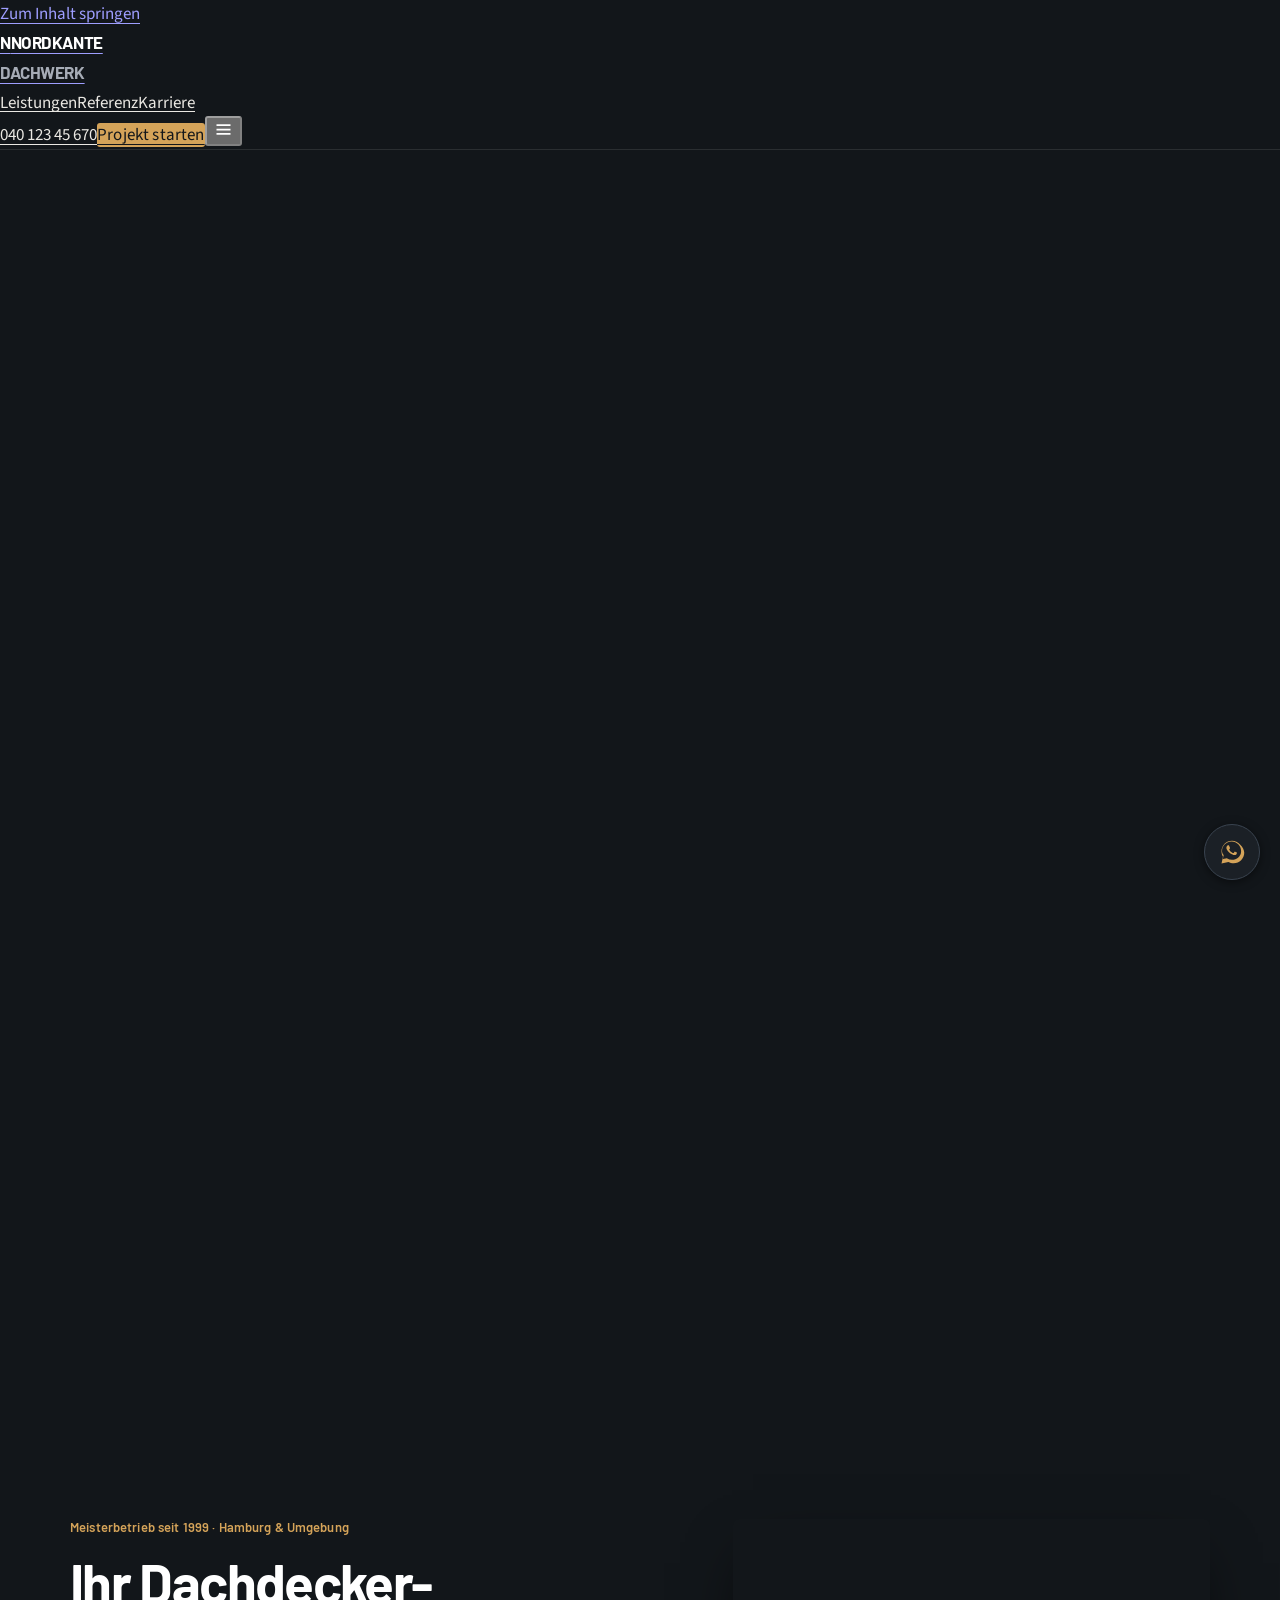
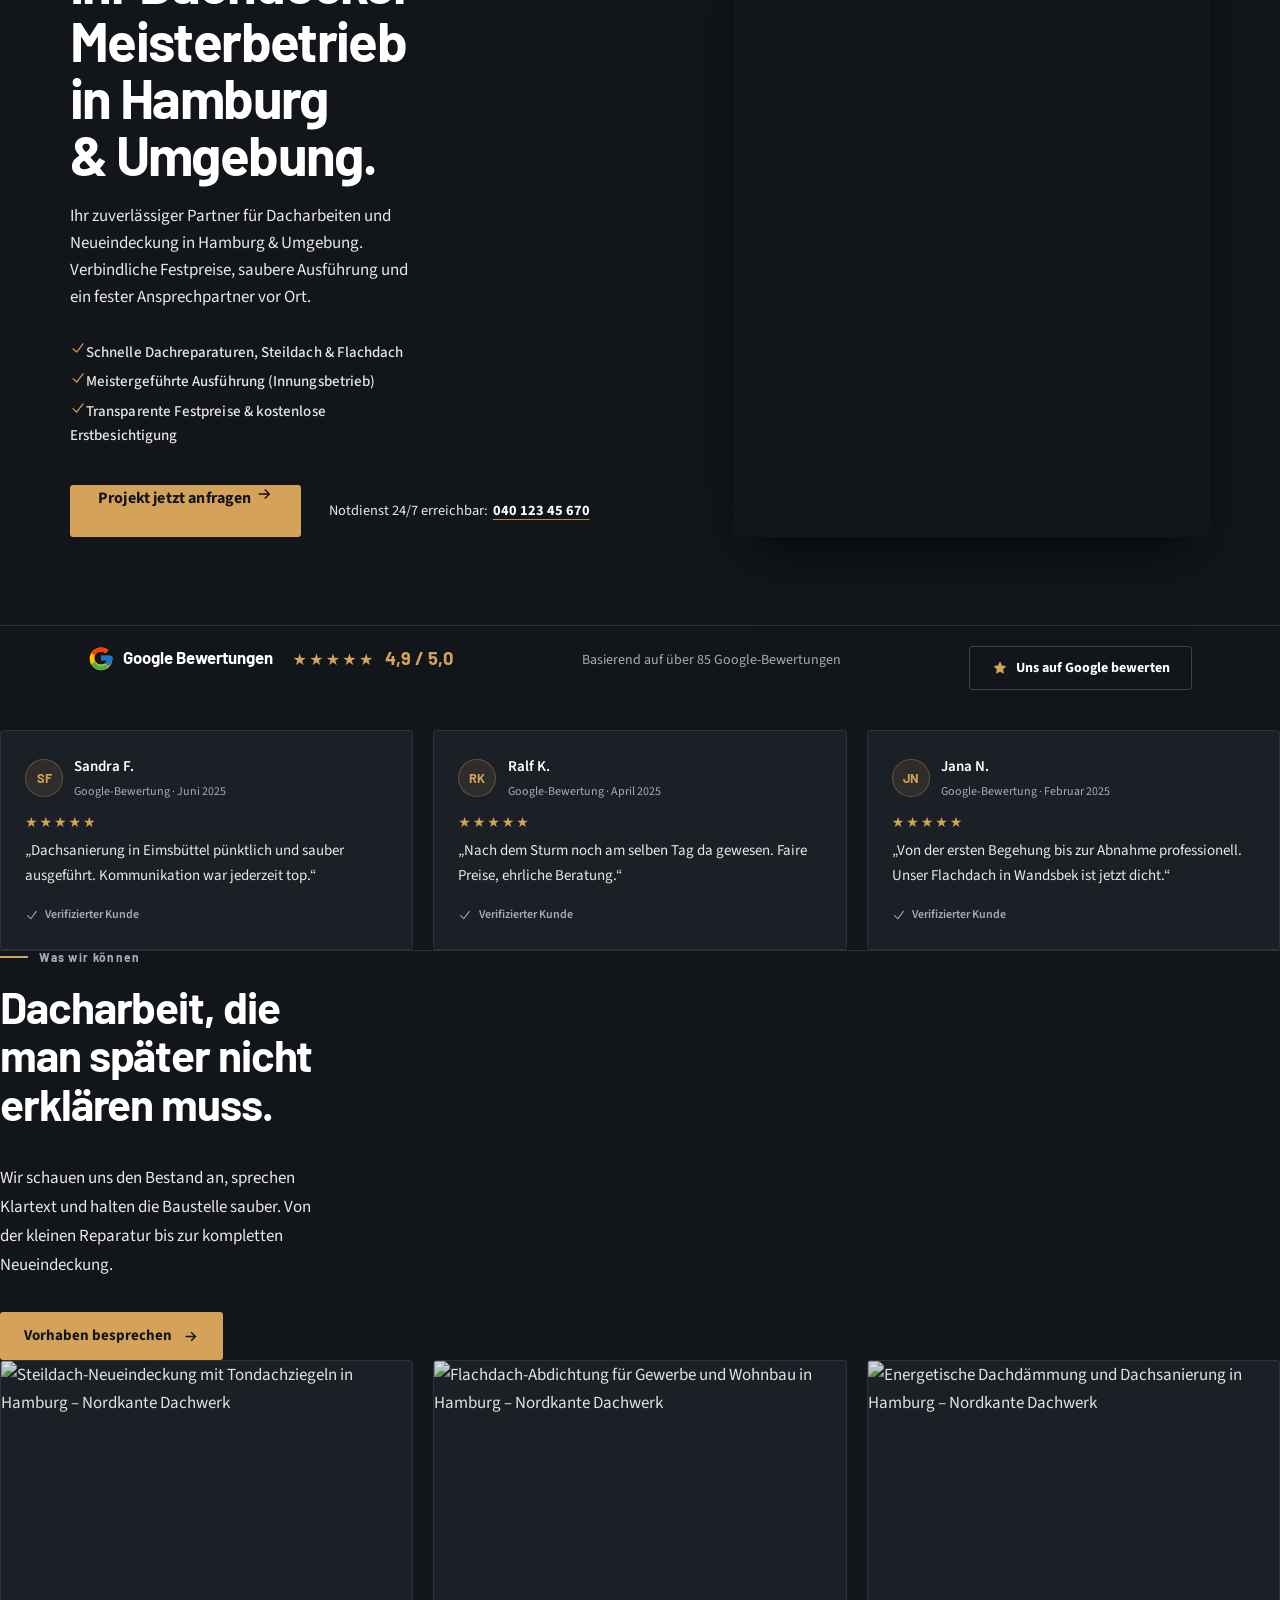
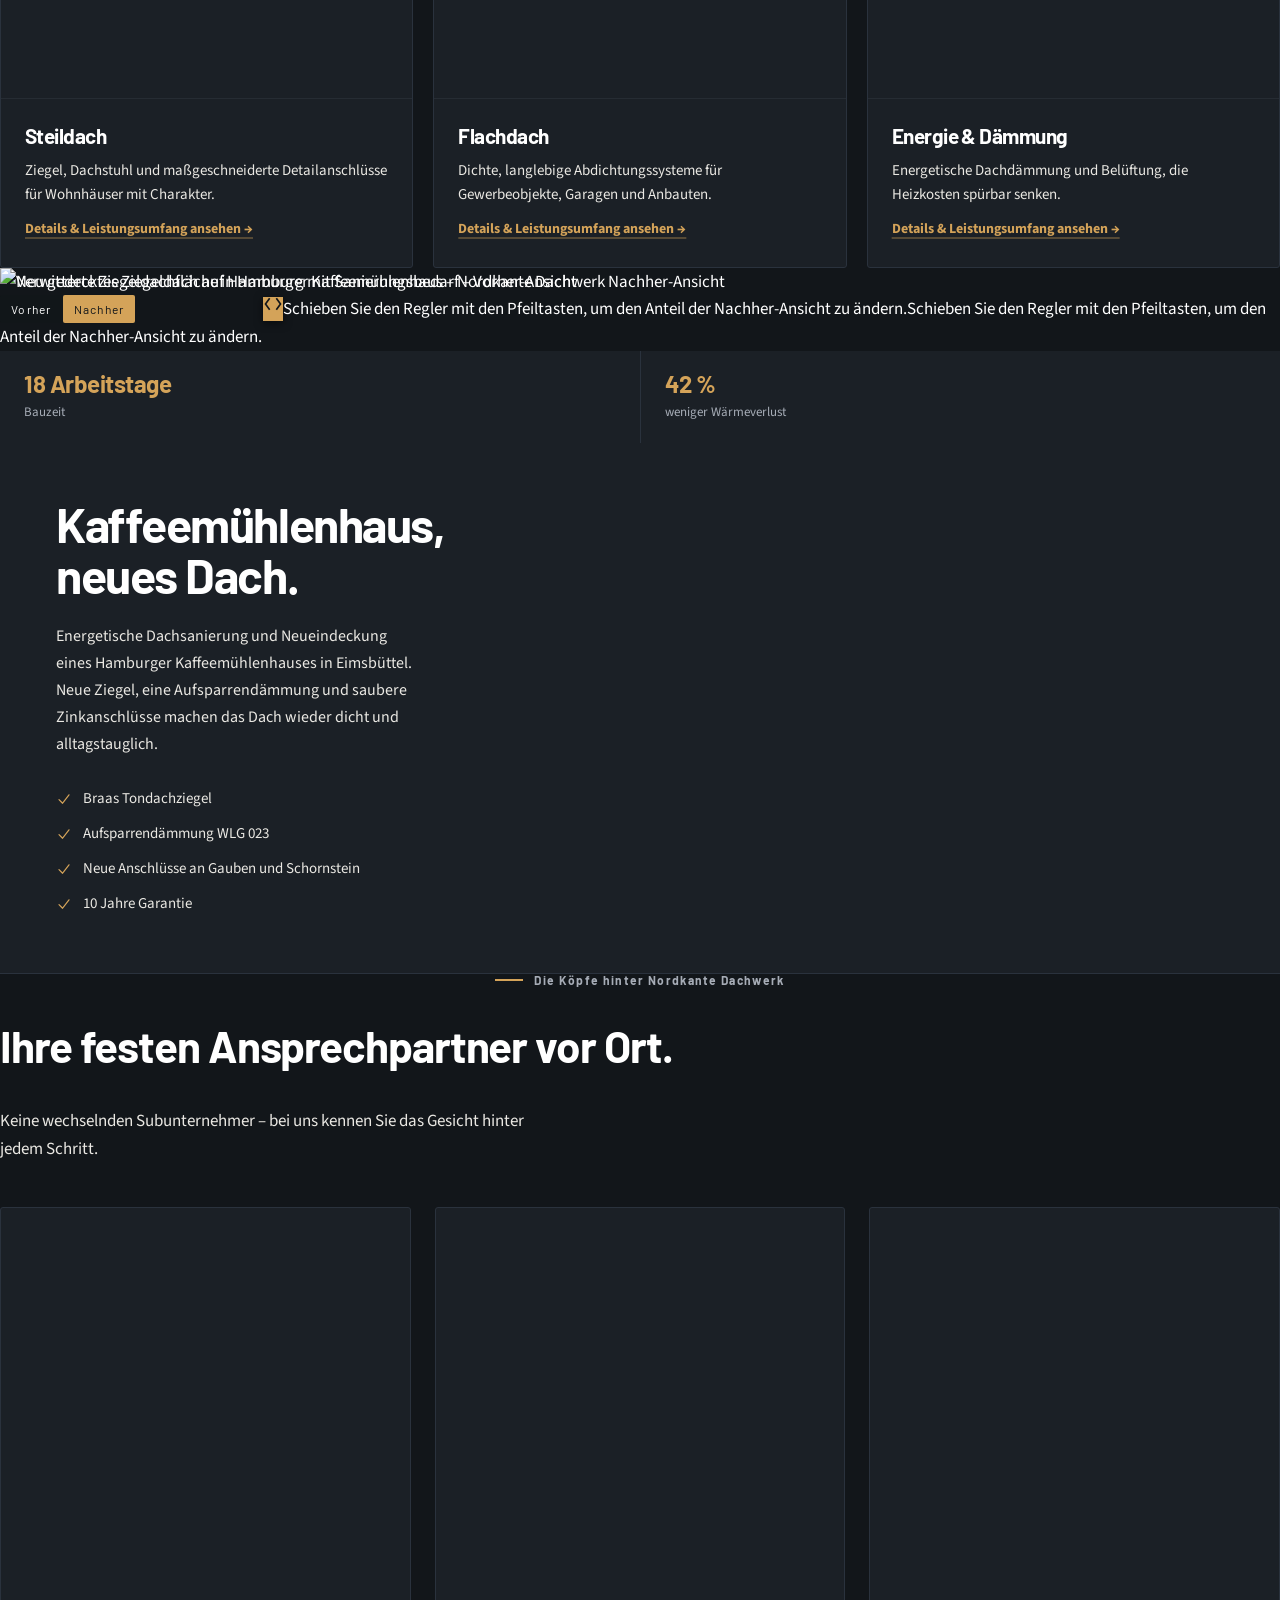
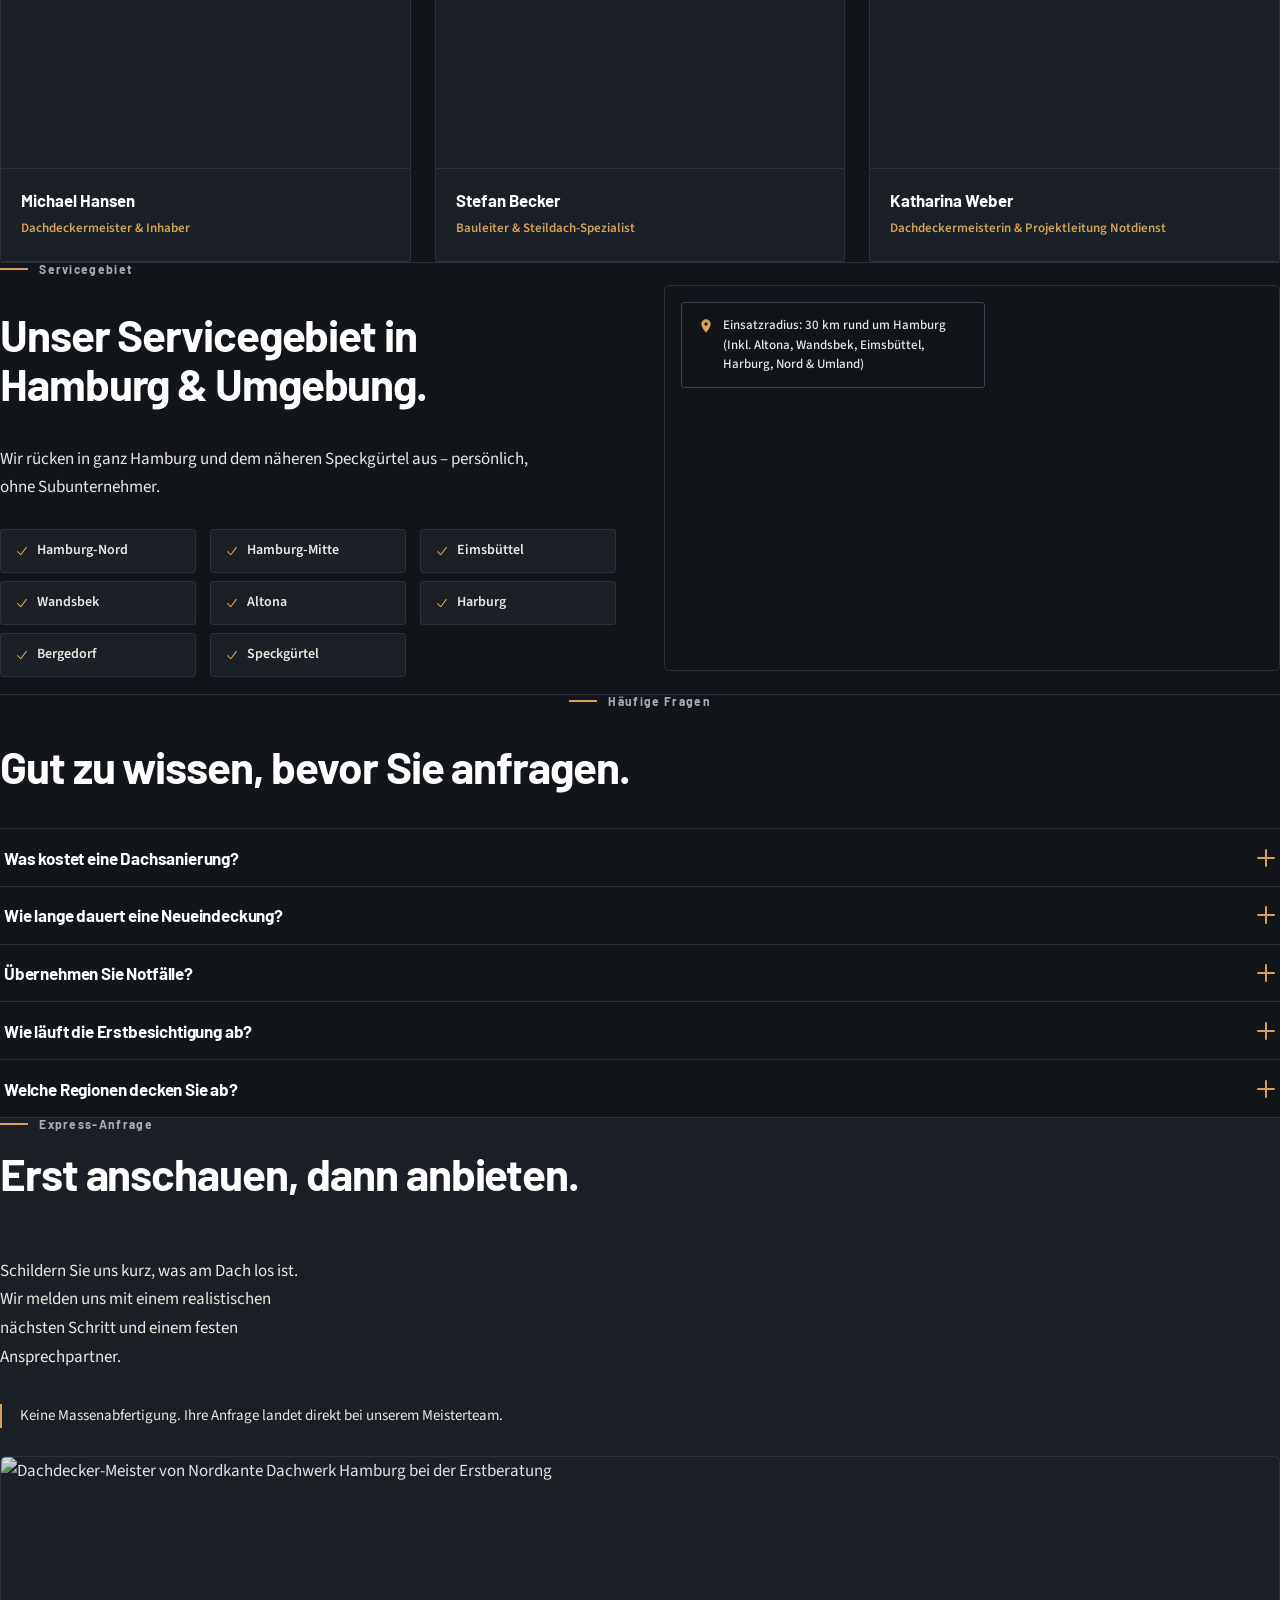
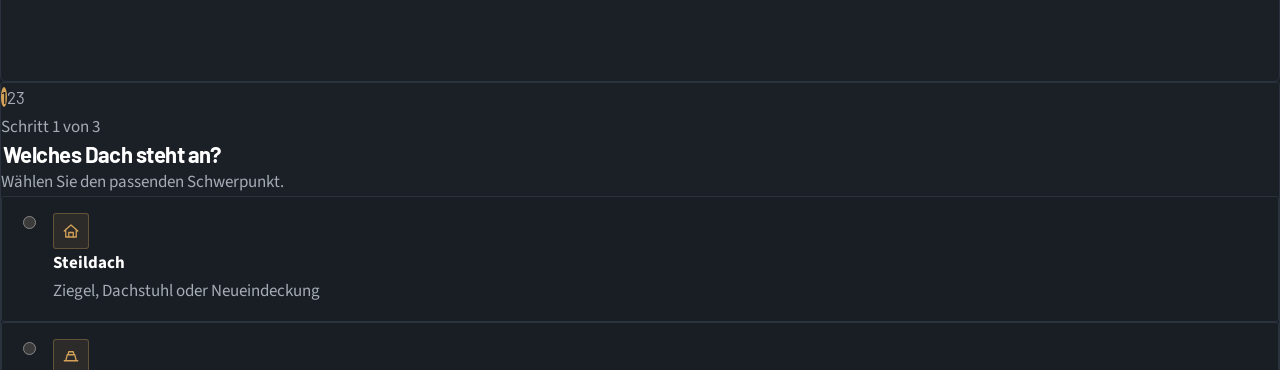
==== index.html @ 3ecaab54 "refactor: ultimate architectural dark theme with brass accents, WCAG AAA contrast & fixed slider Far" ====
<!doctype html>
<html lang="de">
<head>
  <meta charset="UTF-8">
  <meta name="viewport" content="width=device-width, initial-scale=1.0">
  <meta name="description" content="Ihr meistergeführter Dachdecker-Innungsbetrieb in Hamburg &amp; Umgebung. Von Dachreparatur über Steildach &amp; Flachdach bis zur Neueindeckung. Jetzt Angebot anfordern!">
  <meta property="og:title" content="Dachdecker Hamburg | Nordkante Dachwerk – Ihr Meisterbetrieb">
  <meta property="og:description" content="Ihr meistergeführter Dachdecker-Innungsbetrieb in Hamburg &amp; Umgebung. Von Dachreparatur über Steildach &amp; Flachdach bis zur Neueindeckung. Jetzt Angebot anfordern!">
  <meta property="og:image" content="https://images.unsplash.com/photo-1503387762-592deb58ef4e?auto=format&fit=crop&w=1600&q=85">
  <meta property="og:type" content="website">
  <title>Dachdecker Hamburg | Nordkante Dachwerk – Ihr Meisterbetrieb</title>
  <script type="application/ld+json">
  {
    "@context": "https://schema.org",
    "@type": "RoofingContractor",
    "name": "Nordkante Dachwerk",
    "url": "https://nordkante-dachwerk.de",
    "telephone": "04012345670",
    "email": "info@nordkante-dachwerk.de",
    "address": {
      "@type": "PostalAddress",
      "streetAddress": "Große Elbstraße 100",
      "addressLocality": "Hamburg",
      "postalCode": "22767",
      "addressCountry": "DE"
    },
    "geo": {
      "@type": "GeoCoordinates",
      "latitude": 53.545,
      "longitude": 9.948
    },
    "openingHoursSpecification": {
      "@type": "OpeningHoursSpecification",
      "dayOfWeek": [
        "Monday",
        "Tuesday",
        "Wednesday",
        "Thursday",
        "Friday"
      ],
      "opens": "07:00",
      "closes": "17:00"
    },
    "priceRange": "$$"
  }
  </script>
  <link rel="preconnect" href="https://fonts.googleapis.com">
  <link rel="preconnect" href="https://fonts.gstatic.com" crossorigin>
  <link rel="preload" href="https://fonts.googleapis.com/css2?family=Barlow:wght@500;600;700;800&family=Source+Sans+3:wght@400;500;600;700&display=swap" as="style">
  <link href="https://fonts.googleapis.com/css2?family=Barlow:wght@500;600;700;800&family=Source+Sans+3:wght@400;500;600;700&display=swap" rel="stylesheet">
  <script src="https://cdn.tailwindcss.com"></script>
  <script>tailwind.config={theme:{extend:{colors:{ink:'#12161A',rust:'#D4A359',lime:'#D4A359',paper:'#12161A',line:'#2A323D'},fontFamily:{sans:['Source Sans 3','sans-serif'],display:['Barlow','sans-serif']}}}}</script>
  <style>
  /* ==========================================================================
     Nordkante Dachwerk — Architectural Dark.
     Anthrazit-Schiefer als Grund, weisse Typografie, Kalkstein-Gelb als
     einziger Akzent. Kein Rot. Tiefe entsteht durch Flaechenstufen und
     Haarlinien, nicht durch Schatten.
     ========================================================================== */

  /* --- 1. Tokens ---------------------------------------------------------- */
  :root{
    color-scheme:dark;

    /* Flaechenstufen — je hoeher das Element, desto heller der Grund */
    --bg:#12161A;          /* 60% Ground — warmes Schiefer-Anthrazit */
    --surface:#1B2026;     /* Karten und Sektionsbloecke — flach, klar */
    --surface-2:#191E24;   /* Eingabefelder — eingelassen, dunkler als die Karte */
    --surface-3:#191E24;   /* aktiv; Hover arbeitet ueber die Kante, nicht die Flaeche */
    --line:#2A323D;        /* praezise 1px-Kante */
    --line-strong:#3A4450;

    /* Typografie — gestochen scharf auf Anthrazit */
    --fg:#FFFFFF;          /* H1/H2 — Reinweiss */
    --fg-2:#EAE8E3;        /* Fliesstext — warmes Naturcreme, 13.4:1 auf Karten */
    --fg-3:#A6ACB6;        /* Sekundaer — Sandgrau, auf AAA angehoben (7.18:1) */

    /* Akzent: Kalkstein-Gelb. Genau einer, gezielt eingesetzt. */
    --accent:#D4A359;      /* 10% Action — mattes Messing */
    --accent-strong:#E5B263;/* Hover: nuanciert heller, kein Glow */
    --accent-dim:#B08D4A;
    --accent-ink:#12161A;  /* dunkle Schrift auf Messingflaeche, 7.95:1 */
    --accent-tint:rgba(212,163,89,.10);
    --accent-line:rgba(212,163,89,.32);

    /* Keine Fremdfarben: Fehler markiert eine 2px-Messingkante plus Klartext,
       Status-Marker stehen in Sandgrau. Farbe ist nie der einzige Traeger. */

    /* Kanten: gebaut, nicht abgerundet */
    --r:3px;
    --r-media:6px;

    /* Bewegung: starke Kurven, kurze Dauern, nie `ease-in` */
    --ease-out:cubic-bezier(.23,1,.32,1);
    --t-fast:120ms;
    --t:180ms;
    --t-slow:260ms;

    --sticky-h:0px;

    --icon-check:url("data:image/svg+xml,%3Csvg xmlns='http://www.w3.org/2000/svg' viewBox='0 0 20 20'%3E%3Cpath d='M16.7 4.2a.75.75 0 0 1 .14 1.05l-8 10.5a.75.75 0 0 1-1.13.08l-4.5-4.5a.75.75 0 0 1 1.06-1.06l3.9 3.89 7.48-9.82a.75.75 0 0 1 1.05-.14z'/%3E%3C/svg%3E");
    --icon-pin:url("data:image/svg+xml,%3Csvg xmlns='http://www.w3.org/2000/svg' viewBox='0 0 24 24'%3E%3Cpath d='M12 2a7 7 0 0 0-7 7c0 5.25 7 13 7 13s7-7.75 7-13a7 7 0 0 0-7-7zm0 9.5A2.5 2.5 0 1 1 12 6.5a2.5 2.5 0 0 1 0 5z'/%3E%3C/svg%3E");
  }

  /* --- 2. Basis ----------------------------------------------------------- */
  *{box-sizing:border-box}
  html{scroll-behavior:smooth;-webkit-text-size-adjust:100%;overflow-x:clip;background:var(--bg)}
  body{
    margin:0;
    background:var(--bg);
    color:var(--fg);
    font-family:'Source Sans 3',ui-sans-serif,system-ui,sans-serif;
    font-size:17px;
    line-height:1.65;
    font-feature-settings:"kern" 1;
    overflow-x:clip;
    padding-bottom:var(--sticky-h);
  }
  body.modal-open{overflow:hidden}
  [hidden]{display:none!important}
  .step-panel[hidden],.success-panel[hidden],.mobile-menu[hidden],.modal[hidden]{display:none!important}
  img{max-width:100%}

  /* --- 3. Flaechen: jede helle Tailwind-Flaeche auf die Dunkelstufen ------ */
  body .bg-white{background-color:var(--surface)}
  body .bg-paper{background-color:var(--bg)}
  body .bg-ink{background-color:var(--bg)}
  body .border-line{border-color:var(--line)}
  body .divide-line > *{border-color:var(--line)}
  body .bg-line{background-color:var(--line)}

  #google-reviews,#team,#servicegebiet,#faq,#bewerbung{background:var(--bg)}
  #referenz,#anfrage{background:var(--surface)}
  #leistungen{background:var(--bg)}
  #google-reviews,#leistungen,#team,#servicegebiet,#faq,#bewerbung{border-top:1px solid var(--line)}

  /* --- 4. Typografie ------------------------------------------------------ */
  h1,h2,h3,h4,.font-display{
    font-family:'Barlow',ui-sans-serif,system-ui,sans-serif;
    font-weight:700;
    letter-spacing:-.025em;
    color:var(--fg);
    text-wrap:balance;
  }
  h1,#top .hero-content h1{
    font-size:clamp(2.25rem,1.55rem + 2.7vw,3.4rem);
    font-weight:700!important;
    line-height:1.05;
    letter-spacing:-.03em;
  }
  h2{font-size:clamp(1.875rem,1.3rem + 2vw,2.75rem);line-height:1.1;letter-spacing:-.027em}
  h3{font-size:1.25rem;line-height:1.25;letter-spacing:-.015em}
  footer h2{font-size:.8125rem}
  p{margin-block:0}
  main p:not([class*="text-xs"]):not(.hero-lead):not(.showcase-lead){max-width:68ch}

  /* Sektionslabel: Kalksteinlinie statt schwebendem Etikett */
  p.text-xs.font-bold.uppercase{
    display:flex;
    align-items:center;
    gap:.7rem;
    margin:0;
    color:var(--fg-3);
    font-family:'Barlow',sans-serif;
    font-size:.75rem;
    font-weight:700;
    letter-spacing:.11em;
    line-height:1;
  }
  p.text-xs.font-bold.uppercase::before{
    content:"";
    flex:0 0 1.75rem;
    height:2px;
    background:var(--accent);
  }
  .text-center > p.text-xs.font-bold.uppercase{justify-content:center}

  /* --- 5. Schriftfarben: Tailwind-Opacity-Utilities auf lesbare Stufen ---- */
  /* `body `-Praefix gewinnt per Spezifitaet, unabhaengig von der Ladereihenfolge */
  body .text-ink\/80,body .text-ink\/75,body .text-ink\/70,body .text-ink\/65,
  body .text-white\/90,body .text-white\/85,body .text-white\/80,body .text-white\/75{color:var(--fg-2)}
  body .text-ink\/60,body .text-ink\/55,body .text-ink\/50,body .text-ink\/45,
  body .text-white\/70,body .text-white\/68,body .text-white\/65,body .text-white\/62,
  body .text-white\/60,body .text-white\/55,body .text-white\/50{color:var(--fg-3)}
  body .text-ink{color:var(--accent-ink)}          /* steht ausschliesslich auf Akzentflaechen */
  body .text-rust,body .text-lime{color:var(--accent)}
  body .border-rust{border-color:var(--accent)}
  body .decoration-rust{text-decoration-color:var(--accent)}
  /* Akzentflaeche traegt dunkle Schrift — nie weisse auf Gelb */
  body .bg-rust,body .bg-lime{background-color:var(--accent)}
  body .bg-rust.text-white,body .bg-lime.text-white,
  body .bg-rust,body .bg-lime{color:var(--accent-ink)}

  /* --- 6. Browser-Oberflaechen -------------------------------------------- */
  ::selection{background:var(--accent);color:var(--accent-ink)}
  ::-moz-selection{background:var(--accent);color:var(--accent-ink)}
  body{caret-color:var(--accent)}
  html{scrollbar-color:var(--line-strong) var(--bg);scrollbar-width:thin}
  ::-webkit-scrollbar{width:12px;height:12px}
  ::-webkit-scrollbar-track{background:var(--bg)}
  ::-webkit-scrollbar-thumb{background:var(--line-strong);border:3px solid var(--bg);border-radius:99px}
  ::-webkit-scrollbar-thumb:hover{background:var(--fg-3)}
  a{text-underline-offset:.22em;text-decoration-thickness:.08em}

  /* --- 7. Fokus: Kalkstein-Gelb, ueberall gleich --------------------------- */
  .focus-ring:focus-visible,
  a:focus-visible,button:focus-visible,input:focus-visible,
  select:focus-visible,textarea:focus-visible,[tabindex]:focus-visible{
    outline:2px solid var(--accent);
    outline-offset:3px;
    border-radius:1px;
  }

  /* --- 8. Zustaende & Micro-Interactions ---------------------------------- */
  a,button,summary,label,input,select,textarea{
    transition:color var(--t) var(--ease-out),
               background-color var(--t) var(--ease-out),
               border-color var(--t) var(--ease-out),
               box-shadow var(--t) var(--ease-out),
               transform var(--t-fast) var(--ease-out);
  }
  a[href]:active,button:not(:disabled):active{transform:scale(.985)}
  .hero-primary:active,#next-button:active,#submit-button:active,
  #quick-apply-open:active,#quick-apply-form button:active,
  .sticky-call-bar a:active,.google-reviews-cta:active{transform:scale(.97)}
  button:disabled{opacity:.4;cursor:not-allowed}
  button:not(:disabled),label[class*="cursor-pointer"]{cursor:pointer}

  /* Primaerknopf: Kalkstein-Flaeche, dunkle Schrift */
  .hero-primary,#submit-button,#quick-apply-open,#service-detail-cta,
  #leistungen > div > div:first-child > a[href="#anfrage"],
  #quick-apply-form button[type="submit"],.success-panel a[href^="tel:"]{
    background:var(--accent);
    color:var(--accent-ink);
    border-radius:var(--r);
    font-weight:700;
  }
  /* Sekundaerknopf: Flaeche aus dem Grund, Haarlinie als Kante */
  #next-button{background:var(--surface-2);color:var(--fg);border:1px solid var(--line-strong);border-radius:var(--r)}

  @media (hover:hover) and (pointer:fine){
    .hero-primary:hover,#submit-button:hover,#quick-apply-open:hover,
    #service-detail-cta:hover,#quick-apply-form button[type="submit"]:hover,
    #leistungen > div > div:first-child > a[href="#anfrage"]:hover,
    .success-panel a[href^="tel:"]:hover{background:var(--accent-strong)}
    #next-button:hover{border-color:var(--accent)}
  }
  @media (prefers-reduced-motion:reduce){
    html{scroll-behavior:auto}
    *,*::before,*::after{animation-duration:.01ms!important;animation-iteration-count:1!important;transition-duration:.01ms!important}
    a[href]:active,button:active{transform:none}
  }

  .hero-primary svg,#next-button svg,#quick-apply-open svg,
  #leistungen > div > div:first-child > a[href="#anfrage"] svg{
    transition:transform var(--t) var(--ease-out);
  }
  @media (hover:hover) and (pointer:fine){
    .hero-primary:hover svg,#next-button:hover svg,#quick-apply-open:hover svg,
    #leistungen > div > div:first-child > a[href="#anfrage"]:hover svg{transform:translateX(3px)}
  }

  /* --- 9. Header ---------------------------------------------------------- */
  header{border-bottom:1px solid rgba(255,255,255,.10)}
  header nav a{position:relative;padding-block:.35rem;color:var(--fg-2)}
  header nav a::after{
    content:"";
    position:absolute;left:0;right:0;bottom:0;
    height:1.5px;background:var(--accent);
    transform:scaleX(0);transform-origin:left;
    transition:transform var(--t) var(--ease-out);
  }
  @media (hover:hover) and (pointer:fine){
    header nav a:hover{color:var(--fg)}
    header nav a:hover::after{transform:scaleX(1)}
  }
  header a[href^="tel:"]{color:var(--fg-2)}
  header a[href="#anfrage"]{border-radius:var(--r);letter-spacing:.01em}
  #menu-button{border-radius:var(--r);border-color:rgba(255,255,255,.35);color:var(--fg)}
  @media (hover:hover) and (pointer:fine){#menu-button:hover{background:rgba(255,255,255,.08)}}

  .mobile-menu{background:var(--bg);color:var(--fg-2);border-top:1px solid var(--line)}
  .mobile-menu a{
    display:flex;align-items:center;
    min-height:48px;
    color:var(--fg-2);
    border-bottom:1px solid var(--line);
  }
  .mobile-menu a:last-child{border-bottom:0}
  .mobile-menu .text-lime{color:var(--accent)!important}

  /* --- 10. Hero ----------------------------------------------------------- */
  #top{position:relative;background:var(--bg);color:var(--fg);text-align:left}
  #top .hero-bg{filter:saturate(.35) contrast(1.08) brightness(.62)}
  .hero-scrim{
    position:absolute;inset:0;
    background:
      linear-gradient(94deg, rgba(18,22,26,.96) 0%, rgba(18,22,26,.86) 42%, rgba(18,22,26,.52) 78%, rgba(18,22,26,.34) 100%),
      linear-gradient(0deg, rgba(18,22,26,.85) 0%, rgba(18,22,26,0) 48%);
  }
  #top .hero-inner{
    position:relative;z-index:2;
    display:grid;grid-template-columns:1.12fr .88fr;
    gap:3.5rem;align-items:center;
    width:min(1180px,100%);margin-inline:auto;
    padding:10rem 20px 5.5rem;
  }
  #top .hero-content{max-width:36rem}
  #top .hero-kicker{
    margin:0 0 1.1rem;
    color:var(--accent);
    font-family:'Barlow',sans-serif;
    font-size:.8125rem;font-weight:600;
    letter-spacing:.01em;line-height:1.35;
  }
  #top .hero-content h1{max-width:15ch;margin:0;color:var(--fg)}
  #top .hero-lead{
    max-width:44ch;margin:1.25rem 0 0;
    color:var(--fg-2);
    font-size:1.0625rem;line-height:1.6;
  }
  #top .hero-bullets{max-width:44ch;margin-top:1.5rem;list-style:none;padding:0}
  #top .hero-bullets li{color:var(--fg-2);font-size:.9375rem;font-weight:500;letter-spacing:.005em}
  #top .hero-bullets svg{color:var(--accent)!important;width:1rem;height:1rem;margin-top:.3rem}
  #top .hero-cta-row{display:flex;flex-wrap:wrap;align-items:center;gap:1rem 1.75rem;margin-top:2.25rem}
  #top .hero-primary{
    min-height:3.25rem;padding-inline:1.75rem;
    font-size:1rem;letter-spacing:.01em;text-decoration:none;
  }
  #top .hero-emergency{
    display:inline-flex;align-items:center;min-height:2.75rem;
    color:var(--fg-2);font-size:.9rem;text-decoration:none;
  }
  #top .hero-emergency strong{
    margin-left:.35em;color:var(--fg);
    text-decoration:underline;
    text-decoration-color:var(--accent-dim);
    text-underline-offset:.28em;
    transition:text-decoration-color var(--t) var(--ease-out);
  }
  @media (hover:hover) and (pointer:fine){
    #top .hero-emergency:hover strong{text-decoration-color:var(--accent)}
  }
  #top .hero-media{
    position:relative;height:100%;min-height:24rem;
    overflow:hidden;border-radius:var(--r-media);
    box-shadow:0 24px 60px -20px rgba(0,0,0,.85);
  }
  #top .hero-media img{display:block;width:100%;height:100%;object-fit:cover;filter:saturate(.8) brightness(.92)}

  /* Der eine inszenierte Moment: der Hero setzt sich beim Laden einmal. */
  @media (prefers-reduced-motion:no-preference){
    #top .hero-kicker,#top .hero-content h1,#top .hero-lead,
    #top .hero-bullets,#top .hero-cta-row,#top .hero-media{
      animation:hero-settle 620ms var(--ease-out) both;
    }
    #top .hero-content h1{animation-delay:60ms}
    #top .hero-lead{animation-delay:120ms}
    #top .hero-bullets{animation-delay:170ms}
    #top .hero-cta-row{animation-delay:220ms}
    #top .hero-media{animation-delay:110ms;animation-duration:760ms}
  }
  @keyframes hero-settle{from{opacity:0;transform:translateY(14px)}to{opacity:1;transform:none}}

  /* --- 11. Google-Bewertungen --------------------------------------------- */
  .google-reviews-head{
    display:flex;flex-wrap:wrap;align-items:center;justify-content:center;
    gap:.6rem 1.25rem;text-align:center;
  }
  .google-reviews-brand{
    display:inline-flex;align-items:center;gap:.55rem;
    font-family:'Barlow',sans-serif;font-size:1.05rem;font-weight:700;color:var(--fg);
  }
  .google-reviews-score{display:inline-flex;align-items:baseline;gap:.6rem}
  .google-reviews-score strong{font-family:'Barlow',sans-serif;font-size:1.15rem;color:var(--accent)}
  .stars{color:var(--accent);letter-spacing:.14em;font-size:1rem;line-height:1}
  .google-reviews-basis{width:100%;margin-top:.25rem;color:var(--fg-3);font-size:.875rem}
  .google-reviews-cta{
    display:inline-flex;align-items:center;gap:.5rem;
    min-height:44px;margin-top:1.25rem;padding:.6rem 1.35rem;
    border:1px solid var(--line-strong);border-radius:var(--r);
    color:var(--fg);font-size:.875rem;font-weight:700;text-decoration:none;
  }
  .google-reviews-cta svg{width:1rem;height:1rem;flex:none;color:var(--accent)}
  @media (hover:hover) and (pointer:fine){
    .google-reviews-cta:hover{border-color:var(--accent)}
  }
  .google-reviews-grid{display:grid;grid-template-columns:repeat(3,minmax(0,1fr));gap:1.25rem;margin-top:2.5rem}
  .google-review-card{
    display:flex;flex-direction:column;
    margin:0;padding:1.5rem;
    border:1px solid var(--line);border-radius:var(--r);
    background:var(--surface);
  }
  .google-review-top{display:flex;align-items:center;gap:.7rem}
  .google-avatar{
    display:grid;place-items:center;
    width:2.375rem;height:2.375rem;flex:0 0 2.375rem;
    border-radius:50%;background:var(--accent-tint);color:var(--accent);
    border:1px solid var(--accent-line);
    font-family:'Barlow',sans-serif;font-weight:700;font-size:.8rem;
  }
  .google-review-top strong{display:block;font-size:.9375rem;color:var(--fg);font-weight:600}
  .google-review-date{display:block;margin-top:.1rem;color:var(--fg-3);font-size:.75rem}
  .google-review-card .stars{display:block;margin-top:.9rem;font-size:.875rem}
  .google-review-card blockquote{margin:.6rem 0 0;color:var(--fg-2);font-size:.9375rem;line-height:1.65}
  .verified-badge,.verified-customer{
    display:inline-flex;align-items:center;gap:.4rem;
    margin-top:auto;padding-top:1rem;
    color:var(--fg-3);font-size:.75rem;font-weight:600;
  }
  .verified-badge::before,.verified-customer::before{
    content:"";width:.875rem;height:.875rem;flex:none;background:currentColor;
    -webkit-mask:var(--icon-check) center/contain no-repeat;
            mask:var(--icon-check) center/contain no-repeat;
  }
  .verified-customer svg{display:none}

  /* --- 12. Leistungen ----------------------------------------------------- */
  #leistungen > div{align-items:start}
  #leistungen h2{margin-top:1.25rem;max-width:13ch}
  #leistungen > div > div:first-child > p:not(.text-xs){
    max-width:40ch;margin-top:1.35rem;color:var(--fg-2);line-height:1.7;
  }
  #leistungen > div > div:first-child > a[href="#anfrage"]{
    display:inline-flex;align-items:center;gap:.6rem;
    min-height:3rem;margin-top:2rem;padding:0 1.5rem;
    border:0;font-size:.9375rem;text-decoration:none;box-shadow:none;
  }
  #leistungen > div > div:nth-child(2){
    display:grid;grid-template-columns:repeat(3,minmax(0,1fr));
    grid-auto-rows:1fr;gap:1.25rem;
  }
  #leistungen article{
    display:flex;flex-direction:column;
    min-width:0;height:100%;padding:0;overflow:hidden;
    border:1px solid var(--line)!important;border-radius:var(--r);
    background:var(--surface)!important;
    transition:border-color var(--t) var(--ease-out),background-color var(--t) var(--ease-out);
  }
  @media (hover:hover) and (pointer:fine){
    #leistungen article:hover{border-color:var(--accent)!important}
  }
  #leistungen article > img{
    display:block;width:100%;aspect-ratio:16/10;
    object-fit:cover;border-bottom:1px solid var(--line);
    filter:saturate(.78) brightness(.88);
    transition:filter var(--t-slow) var(--ease-out);
  }
  @media (hover:hover) and (pointer:fine){
    #leistungen article:hover > img{filter:saturate(.95) brightness(1)}
  }
  #leistungen article > svg{display:none}
  #leistungen article h3{margin:1.5rem 1.5rem 0;font-size:1.3rem}
  #leistungen article p{max-width:none;margin:.6rem 1.5rem 0;color:var(--fg-2);font-size:.9375rem;line-height:1.6}
  #leistungen article > span:last-child{
    display:inline-flex;align-self:flex-start;
    margin:1.25rem 1.5rem 1.5rem;padding:.25rem .55rem;
    border:1px solid var(--line);border-radius:2px;
    color:var(--fg-3);font-size:.75rem;font-weight:700;letter-spacing:.08em;
  }
  .service-detail-trigger{
    display:inline-flex;align-items:center;align-self:flex-start;
    min-height:44px;margin:auto 1.5rem 1rem;padding:0;
    border:0;background:none;
    color:var(--accent);font-family:inherit;font-size:.875rem;font-weight:700;
    text-decoration:underline;text-decoration-color:var(--accent-line);
    text-decoration-thickness:1.5px;text-underline-offset:.3em;
  }
  @media (hover:hover) and (pointer:fine){
    .service-detail-trigger:hover{color:var(--accent-strong);text-decoration-color:var(--accent)}
  }

  /* --- 13. Referenz + Vorher/Nachher-Vergleich ---------------------------- */
  #referenz{color:var(--fg)}
  #referenz > .mx-auto.grid{align-items:stretch}
  .showcase-left{display:flex;flex-direction:column;align-self:stretch;min-width:0}

  /* Der Vergleich: gesamte Flaeche ist Ziehflaeche. `contain` sperrt Layout-
     Effekte ein, clip-path laeuft auf der GPU — daher kein Layout-Shift. */
  #comparison{
    --position:50%;
    position:relative;width:100%;max-width:100%;flex:1 1 auto;
    overflow:hidden;
    contain:layout paint;
    touch-action:pan-y;            /* vertikal scrollt, horizontal zieht */
    cursor:ew-resize;
    user-select:none;-webkit-user-select:none;
    background:var(--bg);
  }
  #comparison img{
    pointer-events:none;
    -webkit-user-drag:none;user-drag:none;
  }
  #comparison > img{position:absolute;inset:0;width:100%;height:100%;object-fit:cover}
  .slider-after{
    position:absolute;inset:0;
    width:100%!important;height:100%;
    overflow:hidden;
    clip-path:inset(0 calc(100% - var(--position)) 0 0);
  }
  #comparison .slider-after img{
    position:absolute;inset:0;
    width:100%!important;max-width:100%!important;height:100%;object-fit:cover;
  }
  #comparison > span[class*="left-5"],#comparison > span[class*="right-5"]{
    z-index:3;border-radius:2px;
    padding:.45rem .7rem;pointer-events:none;
    font-family:'Barlow',sans-serif;font-size:.75rem;letter-spacing:.1em;
  }
  #comparison > span[class*="left-5"]{background:rgba(18,22,26,.88);color:var(--fg)}
  #comparison > span[class*="right-5"]{background:var(--accent);color:var(--accent-ink)}

  .slider-handle{
    left:var(--position);
    top:0;height:100%;width:2px;
    margin-left:-1px;
    background:var(--accent);
    box-shadow:0 0 0 1px rgba(18,22,26,.55);
    pointer-events:none;z-index:4;
  }
  #comparison .slider-handle > span{
    width:2.75rem;height:2.75rem;
    background:var(--accent);color:var(--accent-ink);
    box-shadow:0 2px 8px rgba(0,0,0,.55);
  }
  /* Waehrend des Ziehens keine Uebergaenge — sonst laeuft der Regler nach. */
  #comparison.is-dragging .slider-after,#comparison.is-dragging .slider-handle{will-change:clip-path,left}
  #comparison:not(.is-dragging) .slider-after{transition:clip-path var(--t-fast) var(--ease-out)}
  #comparison:not(.is-dragging) .slider-handle{transition:left var(--t-fast) var(--ease-out)}

  /* Tastaturbedienung: nativer Regler bleibt, liegt unsichtbar als 44px-Ziel */
  #comparison-range{
    z-index:5;height:44px;margin-inline:auto;
    background:transparent;appearance:none;-webkit-appearance:none;
    opacity:0;pointer-events:none;   /* ganze Flaeche zieht; Regler bleibt Tastaturziel */
  }
  #comparison-range::-webkit-slider-runnable-track{height:44px;background:transparent}
  #comparison-range::-moz-range-track{height:44px;background:transparent}
  #comparison-range::-webkit-slider-thumb{-webkit-appearance:none;width:44px;height:44px;border-radius:50%;background:transparent}
  #comparison-range::-moz-range-thumb{width:44px;height:44px;border:0;border-radius:50%;background:transparent}
  /* Fokus sichtbar am Griff, nicht am unsichtbaren Regler */
  #comparison:has(#comparison-range:focus-visible) .slider-handle > span{
    outline:2px solid var(--fg);outline-offset:3px;
  }
  #comparison:has(#comparison-range:focus-visible){outline:2px solid var(--accent);outline-offset:-2px}
  #comparison.is-dragging{cursor:grabbing}

  .showcase-final,#referenz .flex.flex-col.justify-center{
    display:flex;flex-direction:column;justify-content:center;
    min-width:0;align-self:stretch;
    padding:3.5rem;
  }
  .showcase-final h2{
    margin:0;max-width:15ch;
    font-family:'Barlow',sans-serif;
    font-size:clamp(2rem,1.35rem + 2.4vw,3rem);
    font-weight:700;line-height:1.06;letter-spacing:-.03em;color:var(--fg);
  }
  .showcase-final .showcase-lead{max-width:46ch;margin:1.35rem 0 0;color:var(--fg-2);font-size:1rem;line-height:1.7}
  .showcase-checklist{display:grid;gap:.65rem;margin:1.75rem 0 0;padding:0;list-style:none}
  .showcase-checklist li{display:flex;align-items:center;gap:.7rem;color:var(--fg-2);font-size:.9375rem}
  .showcase-checklist li::before{
    content:"";width:1rem;height:1rem;flex:none;background:var(--accent);
    -webkit-mask:var(--icon-check) center/contain no-repeat;
            mask:var(--icon-check) center/contain no-repeat;
  }
  /* Kennzahlen: der zweite gezielte Akzenteinsatz */
  .showcase-final-facts{display:grid;grid-template-columns:repeat(2,minmax(0,1fr));gap:1px;margin:0;background:var(--line)}
  .showcase-final-facts > div{min-width:0;padding:1.25rem 1.5rem;background:var(--surface);color:var(--fg)}
  .showcase-final-facts strong{
    display:block;
    font-family:'Barlow',sans-serif;font-size:1.5rem;font-weight:700;
    line-height:1.1;letter-spacing:-.02em;color:var(--accent);
  }
  .showcase-final-facts span{display:block;margin-top:.3rem;color:var(--fg-3);font-size:.8125rem}
  .showcase-note,.showcase-kicker{display:none}

  /* --- 14. Team ----------------------------------------------------------- */
  .team-grid{display:grid;grid-template-columns:repeat(3,minmax(0,1fr));gap:1.5rem;margin-top:2.75rem}
  .team-card{
    position:relative;margin:0;overflow:hidden;
    border:1px solid var(--line);border-radius:var(--r);background:var(--surface);
    transition:border-color var(--t) var(--ease-out);
  }
  .team-card img{
    display:block;width:100%;aspect-ratio:4/5;object-fit:cover;
    filter:saturate(.72) brightness(.86) contrast(1.04);
    transition:transform var(--t-slow) var(--ease-out),filter var(--t-slow) var(--ease-out);
  }
  @media (hover:hover) and (pointer:fine){
    .team-card:hover{border-color:var(--accent)}
    .team-card:hover img{transform:scale(1.025);filter:saturate(.9) brightness(.98) contrast(1.04)}
  }
  .team-card figcaption{padding:1.1rem 1.25rem 1.35rem;background:var(--surface);border-top:1px solid var(--line)}
  .team-card figcaption strong{display:block;font-family:'Barlow',sans-serif;font-size:1.05rem;font-weight:700;color:var(--fg)}
  .team-card figcaption span{display:block;margin-top:.2rem;color:var(--accent);font-size:.8125rem;font-weight:600}

  /* --- 15. Servicegebiet -------------------------------------------------- */
  .service-area-grid{display:grid;grid-template-columns:1fr 1fr;gap:3rem;align-items:center}
  .service-area-list{display:grid;grid-template-columns:repeat(auto-fit,minmax(9.5rem,1fr));gap:.5rem .875rem;margin-top:1.75rem;padding:0;list-style:none}
  .service-area-list li{
    display:flex;align-items:center;gap:.5rem;
    min-height:44px;padding:.5rem .875rem;
    border:1px solid var(--line);border-radius:var(--r);
    background:var(--surface);
    color:var(--fg-2);font-size:.875rem;font-weight:600;
    white-space:nowrap;hyphens:none;
  }
  .service-area-list li::before{
    content:"";width:.875rem;height:.875rem;flex:none;background:var(--accent);
    -webkit-mask:var(--icon-check) center/contain no-repeat;
            mask:var(--icon-check) center/contain no-repeat;
  }
  .service-area-map{
    position:relative;overflow:hidden;
    border:1px solid var(--line);border-radius:var(--r-media);
  }
  .service-area-map iframe{display:block;width:100%;height:24rem;border:0;filter:grayscale(.7) invert(.92) hue-rotate(180deg) brightness(.92) contrast(.95)}
  .service-area-badge{
    position:absolute;left:1rem;top:1rem;z-index:1;
    display:flex;align-items:flex-start;gap:.55rem;
    max-width:min(19rem,calc(100% - 2rem));
    padding:.8rem 1rem;
    border:1px solid var(--line-strong);border-radius:var(--r);
    background:rgba(18,22,26,.94);
    color:var(--fg-2);font-size:.8125rem;font-weight:500;line-height:1.5;
  }
  .service-area-badge::before{
    content:"";width:1rem;height:1rem;flex:none;margin-top:.1rem;background:var(--accent);
    -webkit-mask:var(--icon-pin) center/contain no-repeat;
            mask:var(--icon-pin) center/contain no-repeat;
  }

  /* --- 16. FAQ ------------------------------------------------------------ */
  .faq-list{margin-top:2.25rem;border-top:1px solid var(--line)}
  .faq-item{border-bottom:1px solid var(--line)}
  .faq-question{
    display:flex;width:100%;align-items:center;justify-content:space-between;
    gap:1rem;min-height:56px;padding:1.15rem .25rem;
    border:0;background:none;text-align:left;
    font-family:'Barlow',sans-serif;font-size:1.0625rem;font-weight:700;
    letter-spacing:-.01em;color:var(--fg);
  }
  @media (hover:hover) and (pointer:fine){.faq-question:hover{color:var(--accent)}}
  .faq-icon{
    position:relative;flex:0 0 auto;width:1.25rem;height:1.25rem;
    font-size:0;color:transparent;
    transition:transform var(--t-slow) var(--ease-out);
  }
  .faq-icon::before,.faq-icon::after{
    content:"";position:absolute;left:50%;top:50%;
    background:var(--accent);border-radius:1px;transform:translate(-50%,-50%);
  }
  .faq-icon::before{width:1.125rem;height:2px}
  .faq-icon::after{width:2px;height:1.125rem;transition:opacity var(--t) var(--ease-out)}
  .faq-question[aria-expanded="true"] .faq-icon{transform:rotate(90deg)}
  .faq-question[aria-expanded="true"] .faq-icon::after{opacity:0}
  .faq-answer{padding:0 .25rem 1.4rem;color:var(--fg-2);font-size:.9375rem;line-height:1.7}
  .faq-answer p{max-width:70ch;margin:0}

  /* --- 17. Anfrage-Formular ----------------------------------------------- */
  #anfrage > div{align-items:stretch}
  #anfrage > div > div:first-child{display:flex;flex-direction:column;justify-content:center}
  #anfrage h2{margin-top:1.25rem}
  #anfrage > div > div:first-child > p:not(.text-xs){max-width:40ch;margin-top:1.35rem;color:var(--fg-2);line-height:1.7}
  #anfrage > div > div:first-child > div.border-l-2{
    margin-top:2rem;padding-left:1.15rem;
    border-left:2px solid var(--accent);
    color:var(--fg-2);font-size:.9375rem;line-height:1.6;
  }
  .meister-card{
    position:relative;margin-top:1.75rem;overflow:hidden;
    border:1px solid var(--line);border-radius:var(--r-media);
  }
  .meister-card img{display:block;width:100%;height:14rem;object-fit:cover;filter:saturate(.78) brightness(.88)}

  #anfrage > div > div:nth-child(2){
    border:1px solid var(--line)!important;
    border-radius:var(--r);
    background:var(--surface)!important;
    box-shadow:none!important;
  }
  .step-dot{
    border-radius:50%;
    font-family:'Barlow',sans-serif;
    border-color:var(--line-strong);
    transition:background-color var(--t) var(--ease-out),color var(--t) var(--ease-out),border-color var(--t) var(--ease-out);
  }
  body .step-dot.text-ink\/45{color:var(--fg-3)}
  body .step-dot.bg-rust{background-color:var(--accent);color:var(--accent-ink)}
  #step-label{color:var(--fg-3)}
  #quote-form legend{color:var(--fg);font-size:1.375rem;line-height:1.2}
  #quote-form fieldset{border:0;margin:0;padding:0;min-width:0}

  #quote-form label[class*="cursor-pointer"]{
    display:grid;grid-template-columns:auto minmax(0,1fr);
    align-items:center;gap:0 .875rem;
    min-height:56px;padding:1rem;
    border:1px solid var(--line)!important;border-radius:var(--r);
    background:var(--surface-2)!important;
    color:var(--fg);
  }
  #quote-form label[class*="text-center"]{grid-template-columns:1fr;text-align:center;gap:0}
  #quote-form label[class*="cursor-pointer"]:has(input:checked){
    border-color:var(--accent)!important;
    background:var(--accent-tint)!important;
    box-shadow:inset 0 0 0 1px var(--accent);
  }
  @media (hover:hover) and (pointer:fine){
    #quote-form label[class*="cursor-pointer"]:hover{border-color:var(--accent)!important}
    #quote-form label[class*="cursor-pointer"]:has(input:checked):hover{background:var(--accent-tint)!important}
  }
  #quote-form label[class*="cursor-pointer"]:has(input:focus-visible){outline:2px solid var(--accent);outline-offset:3px}
  #quote-form label[class*="cursor-pointer"] > span{grid-column:2}
  #quote-form label[class*="text-center"] > span{grid-column:1}
  #quote-form label[class*="cursor-pointer"] .block.font-bold{color:var(--fg);font-weight:700}
  .choice-icon{
    grid-column:1;grid-row:1 / span 2;
    display:grid;place-items:center;
    width:2.25rem;height:2.25rem;margin:0;
    border-radius:var(--r);
    border:1px solid var(--accent-line);
    background:var(--accent-tint);color:var(--accent);
    transition:background-color var(--t) var(--ease-out),color var(--t) var(--ease-out);
  }
  .choice-icon svg{display:block;width:1.125rem;height:1.125rem;fill:none;stroke:currentColor;stroke-width:1.7;stroke-linecap:round;stroke-linejoin:round}
  label:has(input:checked) .choice-icon{background:var(--accent);color:var(--accent-ink);border-color:var(--accent)}

  #quote-form input[type="text"],#quote-form input[type="tel"],
  #quick-apply-form input,#quick-apply-form select{
    border:1px solid var(--line-strong)!important;
    border-radius:var(--r);
    background:var(--surface-2)!important;
    color:var(--fg);font-size:1rem;
  }
  #quote-form input::placeholder,#quick-apply-form input::placeholder{color:var(--fg-3);opacity:1}
  #quote-form input:focus,#quick-apply-form input:focus,#quick-apply-form select:focus{
    border-color:var(--accent)!important;outline:none;
    box-shadow:0 0 0 3px var(--accent-tint);
  }
  [aria-invalid="true"]{border-width:2px!important;border-color:var(--accent)!important;box-shadow:none}
  #summary{color:var(--fg-2)}
  #summary dt{color:var(--fg-3)}
  #summary dd{color:var(--fg)}
  #form-status{color:var(--accent);font-weight:700;min-height:1.25rem}

  #next-button,#submit-button{min-height:3rem;font-size:.9375rem;letter-spacing:.01em;box-shadow:none}
  #back-button{min-height:44px;color:var(--fg-3);border-radius:var(--r)}
  @media (hover:hover) and (pointer:fine){#back-button:hover{color:var(--fg);background:var(--surface-2)}}
  .success-panel > div:first-child{border-radius:var(--r);background:var(--accent)!important;color:var(--accent-ink)!important}
  .success-panel a[href^="tel:"]{min-height:3rem;text-decoration:none}

  /* --- 18. Karriere ------------------------------------------------------- */
  #bewerbung{border-block:1px solid var(--line)}
  #bewerbung .job-perks{display:grid;grid-template-columns:repeat(4,minmax(0,1fr));gap:1.25rem;margin-top:3rem}
  #bewerbung .job-perk{
    padding:1.5rem;
    border:1px solid var(--line);border-radius:var(--r);
    background:var(--surface);text-align:left;
  }
  #bewerbung .job-perk-icon{
    display:inline-flex;align-items:center;justify-content:center;
    width:2.75rem;height:2.75rem;margin-bottom:1rem;
    border:1px solid var(--accent-line);border-radius:var(--r);
    background:var(--accent-tint);color:var(--accent);
  }
  #bewerbung .job-perk-icon svg{width:1.375rem;height:1.375rem;stroke-width:1.8}
  #bewerbung .job-perk h3{font-size:1.0625rem}
  #bewerbung .job-perk p{max-width:none;margin-top:.5rem;color:var(--fg-2);font-size:.9rem;line-height:1.6}
  #quick-apply-open{min-height:3.5rem;letter-spacing:.01em;box-shadow:none}

  /* --- 19. Footer --------------------------------------------------------- */
  footer{background:var(--bg)!important;color:var(--fg);border-top:1px solid var(--line)}
  footer h2{font-family:'Barlow',sans-serif;letter-spacing:.12em;text-transform:uppercase;color:var(--accent)}
  footer address a,footer nav a{color:var(--fg-2)}
  footer address a{text-decoration-color:var(--accent-dim)}
  footer nav a{min-height:44px;display:inline-flex;align-items:center;align-self:flex-start}
  @media (hover:hover) and (pointer:fine){
    footer address a:hover,footer nav a:hover{color:var(--fg);text-decoration-color:var(--accent)}
    footer nav a:hover{text-decoration:underline}
  }
  footer .border-t{border-color:var(--line)}

  /* --- 20. Dialoge -------------------------------------------------------- */
  .modal{background:rgba(10,13,16,.84);backdrop-filter:blur(4px);-webkit-backdrop-filter:blur(4px)}
  .modal > [role="dialog"],.modal .modal-card{
    /* Auf dunklem Grund traegt der Rand die Kante; der Schatten setzt nur
       den Tiefenanker, statt als breiter Halo zu verpuffen. */
    border:1px solid var(--line-strong);border-radius:var(--r);
    background:var(--surface)!important;
    box-shadow:none!important;
  }
  @media (prefers-reduced-motion:no-preference){
    .modal:not([hidden]) > [role="dialog"],.modal:not([hidden]) .modal-card{animation:modal-in 220ms var(--ease-out) both}
    .modal:not([hidden]){animation:fade-in 160ms var(--ease-out) both}
  }
  @keyframes modal-in{from{opacity:0;transform:scale(.97) translateY(8px)}to{opacity:1;transform:none}}
  @keyframes fade-in{from{opacity:0}to{opacity:1}}
  #modal-close,#quick-apply-close,#service-detail-close{
    width:2.75rem;height:2.75rem;
    border:1px solid var(--line-strong)!important;border-radius:var(--r);
    background:transparent;color:var(--fg-2);font-size:1.5rem;line-height:1;
  }
  @media (hover:hover) and (pointer:fine){
    #modal-close:hover,#quick-apply-close:hover,#service-detail-close:hover{
      background:var(--surface-2);border-color:var(--accent-line)!important;color:var(--fg);
    }
  }
  #modal-content,#service-detail-content{color:var(--fg-2)}
  #modal-content a{color:var(--accent)}
  #service-detail-content ul{list-style:none;padding-left:0;margin:0}
  #service-detail-content li{display:flex;gap:.65rem;margin-top:.65rem;color:var(--fg-2)}
  #service-detail-content li::before{
    content:"";width:.875rem;height:.875rem;flex:none;margin-top:.45rem;background:var(--accent);
    -webkit-mask:var(--icon-check) center/contain no-repeat;
            mask:var(--icon-check) center/contain no-repeat;
  }
  #service-detail-cta{min-height:3rem;text-decoration:none}
  #quick-apply-form label{display:block;font-size:.875rem;font-weight:700;color:var(--fg)}
  #quick-apply-form input,#quick-apply-form select{display:block;width:100%;min-height:48px;margin-top:.4rem;padding:.5rem .75rem}
  #quick-apply-form button[type="submit"]{min-height:3rem}
  #quick-apply-status{color:var(--fg-2)}

  /* --- 21. Schwebende Kontaktpunkte --------------------------------------- */
  .whatsapp-widget{
    position:fixed;right:1.25rem;bottom:1.25rem;z-index:45;
    display:grid;place-items:center;
    width:3.5rem;height:3.5rem;
    border-radius:50%;background:var(--surface);color:var(--accent);
    border:1px solid var(--line-strong);
    box-shadow:0 2px 10px rgba(0,0,0,.5);
    transition:transform var(--t) var(--ease-out),background-color var(--t) var(--ease-out);
  }
  @media (hover:hover) and (pointer:fine){.whatsapp-widget:hover{background:var(--surface-2);border-color:var(--accent);transform:translateY(-2px)}}
  .whatsapp-widget:focus-visible{transform:translateY(-2px)}
  .whatsapp-widget:active{transform:scale(.95)}
  .whatsapp-tooltip{
    position:absolute;right:calc(100% + .75rem);
    padding:.5rem .75rem;border-radius:var(--r);
    border:1px solid var(--line-strong);
    background:var(--surface);color:var(--fg);
    font-size:.8125rem;font-weight:600;white-space:nowrap;
    opacity:0;transform:translateX(4px);pointer-events:none;
    transition:opacity var(--t) var(--ease-out),transform var(--t) var(--ease-out);
  }
  .whatsapp-widget:hover .whatsapp-tooltip,
  .whatsapp-widget:focus-visible .whatsapp-tooltip{opacity:1;transform:none}

  .sticky-call-bar{display:none}

  /* --- 22. Responsive ----------------------------------------------------- */
  @media (max-width:1023px){
    #top .hero-inner{grid-template-columns:1fr;gap:2.5rem;padding:8.5rem 20px 3.5rem}
    #top .hero-media{min-height:18rem}
    #leistungen > div > div:nth-child(2){grid-template-columns:repeat(2,minmax(0,1fr))}
    #leistungen article:first-child{grid-column:1 / -1}
    .google-reviews-grid{grid-template-columns:repeat(2,minmax(0,1fr))}
    .team-grid{grid-template-columns:repeat(2,minmax(0,1fr))}
    .service-area-grid{grid-template-columns:1fr;gap:2rem}
    #bewerbung .job-perks{grid-template-columns:repeat(2,minmax(0,1fr))}
    .showcase-final,#referenz .flex.flex-col.justify-center{padding:3rem 2.25rem}
    #referenz > .mx-auto.grid{grid-template-columns:1fr}
  }

  @media (max-width:767px){
    :root{--sticky-h:68px}
    body{font-size:16px}

    #top .hero-inner{display:flex;flex-direction:column;align-items:flex-start;gap:1.15rem;padding:6.5rem 18px 2.75rem}
    #top .hero-content{display:contents}
    #top .hero-kicker{order:1;margin-bottom:0}
    #top .hero-content h1{order:2;max-width:100%;font-size:clamp(1.9rem,7.2vw,2.45rem)}
    #top .hero-media{order:3;width:100%;height:13.5rem;min-height:0;margin:.35rem 0}
    #top .hero-lead{order:4;margin-top:0;font-size:1rem}
    #top .hero-bullets{order:5;margin-top:.35rem;width:100%}
    #top .hero-cta-row{order:6;flex-direction:column;align-items:stretch;gap:.9rem;margin-top:1.35rem;width:100%}
    #top .hero-primary{width:100%;justify-content:center}
    #top .hero-emergency{justify-content:flex-start}

    #leistungen > div > div:nth-child(2){grid-template-columns:1fr;gap:1.25rem}
    #leistungen article:first-child{grid-column:auto}
    #leistungen h2{max-width:16ch}
    #leistungen > div > div:first-child > a[href="#anfrage"]{width:100%;justify-content:center}

    .google-reviews-grid{grid-template-columns:1fr;gap:1rem;margin-top:1.75rem}
    .google-reviews-head{gap:.5rem .875rem}

    #comparison{aspect-ratio:4/3}
    .showcase-final,#referenz .flex.flex-col.justify-center{padding:2.75rem 18px}
    .showcase-final-facts{grid-template-columns:repeat(2,minmax(0,1fr))}
    .showcase-final-facts > div{padding:1rem}
    .showcase-final-facts strong{font-size:1.25rem}

    .team-grid{grid-template-columns:1fr;gap:1rem;margin-top:1.75rem}
    .team-card img{aspect-ratio:16/10}

    .service-area-list{grid-template-columns:repeat(auto-fit,minmax(8.5rem,1fr));gap:.5rem}
    .service-area-list li{font-size:.8125rem;padding:.5rem .6rem}
    .service-area-map iframe{height:17rem}
    .service-area-badge{left:.75rem;top:.75rem;padding:.65rem .8rem;font-size:.75rem}

    .faq-question{font-size:1rem;padding:1rem .125rem}

    #anfrage > div{display:flex;flex-direction:column;gap:1.75rem}
    #anfrage > div > div:nth-child(2){padding:1.25rem 1rem!important}
    #quote-form label[class*="cursor-pointer"]{padding:.875rem}

    #bewerbung .job-perks{grid-template-columns:1fr;gap:.875rem;margin-top:2rem}
    #quick-apply-open{width:100%;text-align:center}

    .whatsapp-widget{right:.875rem;bottom:calc(var(--sticky-h) + .75rem);width:3.25rem;height:3.25rem}
    .whatsapp-tooltip{display:none}

    .sticky-call-bar{
      position:fixed;inset:auto 0 0 0;z-index:40;
      display:grid;grid-template-columns:1fr 1fr;gap:1px;
      background:var(--line);
      border-top:1px solid var(--line-strong);
      padding-bottom:env(safe-area-inset-bottom);
    }
    .sticky-call-bar a{
      display:flex;align-items:center;justify-content:center;
      min-height:68px;padding:.75rem .5rem;
      font-family:'Barlow',sans-serif;font-size:.8125rem;font-weight:700;
      letter-spacing:.02em;text-align:center;text-decoration:none;
    }
    .sticky-call-bar .call{background:var(--accent);color:var(--accent-ink)}
    .sticky-call-bar .request{background:var(--surface-2);color:var(--fg)}
  }

  @media (max-width:400px){
    .service-area-list{grid-template-columns:1fr}
    h1,#top .hero-content h1{font-size:clamp(1.7rem,8vw,2.1rem)}
    .showcase-final h2,h2{font-size:clamp(1.6rem,7.5vw,2rem)}
    .showcase-final-facts{grid-template-columns:1fr}
  }

  /* --- 23. Druck ---------------------------------------------------------- */
  @media print{
    .sticky-call-bar,.whatsapp-widget,header,.modal{display:none!important}
    html,body{background:#fff;color:#000;padding-bottom:0}
    #top,#referenz,#anfrage,footer{background:#fff!important;color:#000!important}
  }
  </style>
  </head>
<body class="antialiased">
  <a href="#main-content" class="sr-only focus:not-sr-only focus:fixed focus:left-4 focus:top-4 focus:z-50 focus:bg-ink focus:px-4 focus:py-3 focus:text-white">Zum Inhalt springen</a>
  <header class="absolute inset-x-0 top-0 z-30 border-b border-white/20 text-white"><div class="mx-auto flex max-w-7xl items-center justify-between px-5 py-5 lg:px-8">
    <a href="#top" class="flex items-center gap-3" aria-label="Nordkante Dachwerk Startseite"><span class="grid h-10 w-10 place-items-center border border-white/70 font-display text-lg font-bold">N</span><span class="font-display text-sm font-bold tracking-[.14em]">NORDKANTE<br><span class="text-xs font-medium tracking-[.28em] text-white/70">DACHWERK</span></span></a>
    <nav class="hidden items-center gap-8 text-sm font-semibold md:flex" aria-label="Hauptnavigation"><a href="#leistungen" class="hover:text-lime">Leistungen</a><a href="#referenz" class="hover:text-lime">Referenz</a><a href="#bewerbung" class="hover:text-lime">Karriere</a></nav>
    <div class="flex items-center gap-3"><a class="hidden text-sm font-bold sm:block" href="tel:+494012345670">040 123 45 670</a><a href="#anfrage" class="hidden min-h-11 items-center justify-center bg-rust px-4 text-sm font-bold text-ink hover:bg-[#E5B263] focus-ring sm:inline-flex">Projekt starten</a><button id="menu-button" type="button" class="grid h-11 w-11 place-items-center border border-white/60 md:hidden" aria-expanded="false" aria-controls="mobile-menu" aria-label="Menü öffnen"><svg width="21" height="21" viewBox="0 0 24 24" fill="none" stroke="currentColor" stroke-width="2" aria-hidden="true"><path d="M4 7h16M4 12h16M4 17h16"/></svg></button></div>
  </div><nav id="mobile-menu" class="mobile-menu border-t border-white/20 bg-ink px-5 py-5 md:hidden" hidden aria-label="Mobile Navigation"><div class="flex flex-col gap-5 text-base font-semibold"><a href="#leistungen">Leistungen</a><a href="#referenz">Referenz</a><a href="#bewerbung">Karriere</a><a href="#anfrage" class="text-lime">Express-Anfrage</a><a href="tel:+494012345670">040 123 45 670</a></div></nav></header>
  <main id="main-content">
    <section id="top" class="relative isolate overflow-hidden bg-ink text-white text-left"><img class="hero-bg absolute inset-0 h-full w-full object-cover" src="https://images.unsplash.com/photo-1503387762-592deb58ef4e?auto=format&fit=crop&w=1800&q=80" alt="Dachdeckerarbeiten auf einem Steildach in Hamburg – Nordkante Dachwerk" width="1800" height="1200"><div class="hero-scrim" aria-hidden="true"></div><div class="hero-inner"><div class="hero-content text-left"><p class="hero-kicker text-left">Meisterbetrieb seit 1999 &middot; Hamburg &amp; Umgebung</p><h1 class="font-display font-bold text-left">Ihr Dachdecker-Meisterbetrieb in Hamburg &amp; Umgebung.</h1><p class="hero-lead text-left">Ihr zuverlässiger Partner für Dacharbeiten und Neueindeckung in Hamburg &amp; Umgebung. Verbindliche Festpreise, saubere Ausführung und ein fester Ansprechpartner vor Ort.</p><ul class="hero-bullets space-y-2 mt-4 text-sm font-semibold text-white/90 text-left"><li class="flex items-start gap-2.5 text-left"><svg class="w-4 h-4 mt-1 flex-shrink-0 text-[#D4A359]" viewBox="0 0 20 20" fill="currentColor" aria-hidden="true"><path fill-rule="evenodd" d="M16.704 4.153a.75.75 0 01.143 1.052l-8 10.5a.75.75 0 01-1.127.075l-4.5-4.5a.75.75 0 011.06-1.06l3.894 3.893 7.48-9.817a.75.75 0 011.05-.143z" clip-rule="evenodd"/></svg><span>Schnelle Dachreparaturen, Steildach &amp; Flachdach</span></li><li class="flex items-start gap-2.5 text-left"><svg class="w-4 h-4 mt-1 flex-shrink-0 text-[#D4A359]" viewBox="0 0 20 20" fill="currentColor" aria-hidden="true"><path fill-rule="evenodd" d="M16.704 4.153a.75.75 0 01.143 1.052l-8 10.5a.75.75 0 01-1.127.075l-4.5-4.5a.75.75 0 011.06-1.06l3.894 3.893 7.48-9.817a.75.75 0 011.05-.143z" clip-rule="evenodd"/></svg><span>Meistergeführte Ausführung (Innungsbetrieb)</span></li><li class="flex items-start gap-2.5 text-left"><svg class="w-4 h-4 mt-1 flex-shrink-0 text-[#D4A359]" viewBox="0 0 20 20" fill="currentColor" aria-hidden="true"><path fill-rule="evenodd" d="M16.704 4.153a.75.75 0 01.143 1.052l-8 10.5a.75.75 0 01-1.127.075l-4.5-4.5a.75.75 0 011.06-1.06l3.894 3.893 7.48-9.817a.75.75 0 011.05-.143z" clip-rule="evenodd"/></svg><span>Transparente Festpreise &amp; kostenlose Erstbesichtigung</span></li></ul><div class="hero-cta-row text-left"><a href="#anfrage" class="hero-primary inline-flex min-h-14 items-center justify-center gap-3 bg-rust px-6 text-base font-bold text-ink hover:bg-[#E5B263] focus-ring">Projekt jetzt anfragen <svg width="18" height="18" viewBox="0 0 24 24" fill="none" stroke="currentColor" stroke-width="2" aria-hidden="true"><path d="M5 12h13M13 6l6 6-6 6"/></svg></a><a href="tel:04012345670" class="hero-emergency">Notdienst 24/7 erreichbar: <strong>040 123 45 670</strong></a></div></div><div class="hero-media"><img src="https://images.unsplash.com/photo-1621905251189-08b45d6a269e?auto=format&fit=crop&w=900&q=80" alt="Professionelle Dachdeckerausführung auf Steildach in Hamburg – Nordkante Dachwerk" width="900" height="1000" loading="lazy"></div></div></section>
    <section id="google-reviews" class="bg-white"><div class="mx-auto max-w-7xl px-5 py-16 lg:px-8"><div class="google-reviews-head"><div class="google-reviews-brand"><svg width="26" height="26" viewBox="0 0 48 48" aria-hidden="true"><path fill="#FFC107" d="M43.6 20.5H42V20H24v8h11.3C33.7 32.9 29.3 36 24 36c-6.6 0-12-5.4-12-12s5.4-12 12-12c3.1 0 5.9 1.1 8.1 3.1l5.7-5.7C34.6 6.5 29.6 4.5 24 4.5 12.4 4.5 3 13.9 3 25.5S12.4 46.5 24 46.5c11 0 21-8 21-21.5 0-1.4-.1-2.5-.4-3.5z"/><path fill="#FF3D00" d="M6.3 14.7l6.6 4.8C14.6 15.6 18.9 12.5 24 12.5c3.1 0 5.9 1.1 8.1 3.1l5.7-5.7C34.6 6.5 29.6 4.5 24 4.5c-7.5 0-13.9 4.3-17.1 10.2z"/><path fill="#4CAF50" d="M24 46.5c5.5 0 10.4-1.9 14.2-5.1l-6.6-5.4c-2 1.5-4.6 2.4-7.6 2.4-5.3 0-9.7-3.1-11.3-7.5l-6.6 5.1C10 42 16.5 46.5 24 46.5z"/><path fill="#1976D2" d="M43.6 20.5H42V20H24v8h11.3c-.8 2.3-2.3 4.3-4.2 5.7l6.6 5.4C41.6 36.5 45 31 45 24.5c0-1.4-.1-2.5-.4-3.5z"/></svg><span>Google Bewertungen</span></div><div class="google-reviews-score"><span class="stars" aria-hidden="true">★★★★★</span><strong>4,9 / 5,0</strong></div><p class="google-reviews-basis">Basierend auf über 85 Google-Bewertungen</p><a href="https://g.page/r/example/review" target="_blank" rel="noopener" class="google-reviews-cta"><svg viewBox="0 0 20 20" fill="currentColor" aria-hidden="true"><path d="M10 1.5l2.47 5.26 5.53.78-4 4.05.95 5.66L10 14.6l-4.95 2.65.95-5.66-4-4.05 5.53-.78z"/></svg>Uns auf Google bewerten</a></div><div class="google-reviews-grid"><figure class="google-review-card"><div class="google-review-top"><span class="google-avatar">SF</span><div><strong>Sandra F.</strong><span class="google-review-date">Google-Bewertung · Juni 2025</span></div></div><span class="stars" aria-hidden="true">★★★★★</span><blockquote>„Dachsanierung in Eimsbüttel pünktlich und sauber ausgeführt. Kommunikation war jederzeit top.“</blockquote><span class="verified-badge">Verifizierter Kunde</span></figure><figure class="google-review-card"><div class="google-review-top"><span class="google-avatar">RK</span><div><strong>Ralf K.</strong><span class="google-review-date">Google-Bewertung · April 2025</span></div></div><span class="stars" aria-hidden="true">★★★★★</span><blockquote>„Nach dem Sturm noch am selben Tag da gewesen. Faire Preise, ehrliche Beratung.“</blockquote><span class="verified-badge">Verifizierter Kunde</span></figure><figure class="google-review-card"><div class="google-review-top"><span class="google-avatar">JN</span><div><strong>Jana N.</strong><span class="google-review-date">Google-Bewertung · Februar 2025</span></div></div><span class="stars" aria-hidden="true">★★★★★</span><blockquote>„Von der ersten Begehung bis zur Abnahme professionell. Unser Flachdach in Wandsbek ist jetzt dicht.“</blockquote><span class="verified-badge">Verifizierter Kunde</span></figure></div></div></section>
    <section id="leistungen" class="mx-auto max-w-7xl px-5 py-24 lg:px-8 lg:py-32"><div class="grid gap-12 lg:grid-cols-[.7fr_1.3fr] lg:gap-24"><div><p class="text-xs font-bold uppercase tracking-[.2em] text-rust">Was wir können</p><h2 class="mt-5 max-w-md font-display text-4xl font-bold leading-tight tracking-[-.045em] sm:text-5xl">Substanz erhalten. Wert steigern.</h2><p class="mt-8 max-w-sm leading-7 text-ink/70">Wir verbinden traditionelles Handwerk mit zeitgemäßer Planung. Für Eigentümer, die keine Überraschungen über dem Kopf möchten.</p><a href="#anfrage" class="mt-8 inline-flex items-center gap-2 text-sm font-bold underline decoration-rust decoration-2 underline-offset-8 hover:text-rust focus-ring">Vorhaben besprechen <svg width="17" height="17" viewBox="0 0 24 24" fill="none" stroke="currentColor" stroke-width="2" aria-hidden="true"><path d="M5 12h13M13 6l6 6-6 6"/></svg></a></div><div class="grid gap-4 sm:grid-cols-3"><article class="border border-line bg-white p-6 transition-transform hover:-translate-y-1"><svg width="30" height="30" viewBox="0 0 24 24" fill="none" stroke="var(--rust)" stroke-width="1.7" aria-hidden="true"><path d="M3 20h18M4 20V9l8-5 8 5v11M8 20v-6h8v6"/></svg><h3 class="mt-8 font-display text-xl font-bold">Steildach</h3><p class="mt-3 text-sm leading-6 text-ink/65">Ziegel, Dachstuhl und Detailanschlüsse für Wohnhäuser mit Charakter.</p><span class="mt-8 block text-xs font-bold uppercase tracking-[.15em] text-rust">Seit 1999</span></article><article class="border border-line bg-white p-6 transition-transform hover:-translate-y-1"><svg width="30" height="30" viewBox="0 0 24 24" fill="none" stroke="var(--rust)" stroke-width="1.7" aria-hidden="true"><path d="M3 18h18M5 18l2-8h10l2 8M8 10l1-5h6l1 5"/></svg><h3 class="mt-8 font-display text-xl font-bold">Flachdach</h3><p class="mt-3 text-sm leading-6 text-ink/65">Dichte, langlebige Systeme für Gewerbeobjekte und Anbauten.</p><span class="mt-8 block text-xs font-bold uppercase tracking-[.15em] text-rust">Dokumentiert</span></article><article class="border border-line bg-white p-6 transition-transform hover:-translate-y-1"><svg width="30" height="30" viewBox="0 0 24 24" fill="none" stroke="var(--rust)" stroke-width="1.7" aria-hidden="true"><path d="M12 3v18M3 12h18M5 5l14 14M19 5 5 19"/></svg><h3 class="mt-8 font-display text-xl font-bold">Energie</h3><p class="mt-3 text-sm leading-6 text-ink/65">Dämmung und Belüftung, die Wohnkomfort und Verbrauch spürbar verbessern.</p><span class="mt-8 block text-xs font-bold uppercase tracking-[.15em] text-rust">Fördercheck</span></article></div></div></section>
    <section id="referenz" class="bg-ink text-white"><div class="mx-auto grid max-w-7xl lg:grid-cols-[1.1fr_.9fr]"><div class="relative aspect-[4/3] overflow-hidden sm:aspect-[5/3]" id="comparison"><img class="absolute inset-0 h-full w-full object-cover" src="https://images.unsplash.com/photo-1598902108854-10e335adac99?auto=format&fit=crop&w=1200&q=80" alt="Professionell saniertes Steildach in Hamburg – Nordkante Dachwerk Nachher-Ansicht" width="1200" height="800" loading="lazy"><div class="slider-after absolute inset-y-0 left-0 overflow-hidden"><img class="h-full w-[calc(100vw-40px)] max-w-none object-cover sm:w-[650px]" src="https://images.unsplash.com/photo-1562259949-e8e7689d7828?auto=format&fit=crop&w=1200&q=80" alt="Verwittertes Ziegeldach vor der Sanierung in Hamburg – Vorher-Ansicht" width="1200" height="800" loading="lazy"></div><span class="absolute left-5 top-5 bg-ink px-3 py-2 text-xs font-bold uppercase tracking-[.15em]">Vorher</span><span class="absolute right-5 top-5 bg-rust px-3 py-2 text-xs font-bold uppercase tracking-[.15em]">Nachher</span><input id="comparison-range" class="absolute inset-x-0 bottom-5 z-10 mx-auto block w-[calc(100%-40px)] cursor-ew-resize accent-lime" type="range" min="0" max="100" value="50" aria-label="Vorher-Nachher-Anteil verschieben"><span class="slider-handle pointer-events-none absolute top-0 z-10 h-full w-0.5 bg-lime"><span class="absolute left-1/2 top-1/2 grid h-10 w-10 -translate-x-1/2 -translate-y-1/2 place-items-center rounded-full bg-lime text-ink"><svg width="20" height="20" viewBox="0 0 24 24" fill="none" stroke="currentColor" stroke-width="2" aria-hidden="true"><path d="m8 5-5 7 5 7M16 5l5 7-5 7"/></svg></span></span></div><div class="flex flex-col justify-center px-5 py-16 sm:px-10 lg:px-16 lg:py-20"><p class="text-xs font-bold uppercase tracking-[.2em] text-lime">Projekt 24 / Altbau-Sanierung</p><h2 class="mt-5 font-display text-4xl font-bold leading-tight tracking-[-.045em] sm:text-5xl">Aus Substanz wird Zukunft.</h2><p class="mt-7 leading-7 text-white/75">Ein 70 Jahre altes Wohnhaus in Hamburg-Nord: energetisch auf Stand gebracht und mit einem neuen Ziegeldach abgeschlossen. In 18 Arbeitstagen, bei laufendem Betrieb.</p><div class="mt-10 grid grid-cols-2 gap-6 border-t border-white/20 pt-6"><div><p class="font-display text-2xl font-bold">18</p><p class="mt-1 text-sm text-white/60">Arbeitstage</p></div><div><p class="font-display text-2xl font-bold">42%</p><p class="mt-1 text-sm text-white/60">weniger Wärmeverlust</p></div></div></div></div></section>
    <section id="team" class="bg-white"><div class="mx-auto max-w-7xl px-5 py-20 lg:px-8"><div class="mx-auto max-w-2xl text-center"><p class="text-xs font-bold uppercase tracking-[.2em] text-rust">Die Köpfe hinter Nordkante Dachwerk</p><h2 class="mt-4 font-display text-3xl font-bold tracking-[-.04em] sm:text-4xl">Ihre festen Ansprechpartner vor Ort.</h2><p class="mt-4 leading-7 text-ink/70">Keine wechselnden Subunternehmer – bei uns kennen Sie das Gesicht hinter jedem Schritt.</p></div><div class="team-grid"><figure class="team-card"><img src="https://images.unsplash.com/photo-1560250097-0b93528c311a?auto=format&fit=crop&w=500&q=80" alt="Michael Hansen, Dachdeckermeister und Inhaber von Nordkante Dachwerk in Hamburg" width="500" height="560" loading="lazy"><figcaption><strong>Michael Hansen</strong><span>Dachdeckermeister &amp; Inhaber</span></figcaption></figure><figure class="team-card"><img src="https://images.unsplash.com/photo-1519085360753-af0119f7cbe7?auto=format&fit=crop&w=500&q=80" alt="Stefan Becker, Bauleiter und Steildach-Spezialist bei Nordkante Dachwerk Hamburg" width="500" height="560" loading="lazy"><figcaption><strong>Stefan Becker</strong><span>Bauleiter &amp; Steildach-Spezialist</span></figcaption></figure><figure class="team-card"><img src="https://images.unsplash.com/photo-1580489944761-15a19d654956?auto=format&fit=crop&w=500&q=80" alt="Katharina Weber, Dachdeckermeisterin und Projektleitung Notdienst in Hamburg" width="500" height="560" loading="lazy"><figcaption><strong>Katharina Weber</strong><span>Dachdeckermeisterin &amp; Projektleitung Notdienst</span></figcaption></figure></div></div></section>
    <section id="servicegebiet" class="bg-paper"><div class="mx-auto max-w-7xl px-5 py-20 lg:px-8"><div class="service-area-grid"><div><p class="text-xs font-bold uppercase tracking-[.2em] text-rust">Servicegebiet</p><h2 class="mt-4 font-display text-3xl font-bold tracking-[-.04em] sm:text-4xl">Unser Servicegebiet in Hamburg &amp; Umgebung.</h2><p class="mt-4 max-w-md leading-7 text-ink/70">Wir rücken in ganz Hamburg und dem näheren Speckgürtel aus – persönlich, ohne Subunternehmer.</p><ul class="service-area-list" aria-label="Abgedeckte Stadtteile"><li>Hamburg-Nord</li><li>Hamburg-Mitte</li><li>Eimsbüttel</li><li>Wandsbek</li><li>Altona</li><li>Harburg</li><li>Bergedorf</li><li>Speckgürtel</li></ul></div><div class="service-area-map"><div class="service-area-badge">Einsatzradius: 30&nbsp;km rund um Hamburg (Inkl. Altona, Wandsbek, Eimsbüttel, Harburg, Nord &amp; Umland)</div><iframe title="Servicegebiet Nordkante Dachwerk auf der Karte" src="https://www.openstreetmap.org/export/embed.html?bbox=9.75%2C53.40%2C10.15%2C53.65&amp;layer=mapnik" loading="lazy" referrerpolicy="no-referrer-when-downgrade"></iframe></div></div></div></section>
    <section id="faq" class="bg-white"><div class="mx-auto max-w-3xl px-5 py-20 lg:px-8"><div class="text-center"><p class="text-xs font-bold uppercase tracking-[.2em] text-rust">Häufige Fragen</p><h2 class="mt-4 font-display text-3xl font-bold tracking-[-.04em] sm:text-4xl">Gut zu wissen, bevor Sie anfragen.</h2></div><div class="faq-list">
      <div class="faq-item"><button type="button" class="faq-question" aria-expanded="false">Was kostet eine Dachsanierung?<span class="faq-icon" aria-hidden="true">+</span></button><div class="faq-answer" hidden><p>Die Kosten hängen von Dachfläche, Material und Zustand ab. Als grober Richtwert liegen Steildach-Sanierungen meist zwischen 120–220&nbsp;€/m². Verbindliche Zahlen erhalten Sie über unseren kostenlosen, unverbindlichen Kostenvoranschlag.</p></div></div>
      <div class="faq-item"><button type="button" class="faq-question" aria-expanded="false">Wie lange dauert eine Neueindeckung?<span class="faq-icon" aria-hidden="true">+</span></button><div class="faq-answer" hidden><p>Je nach Dachgröße und Witterung planen wir 1–3 Wochen von Gerüstbau bis zur fertigen Abnahme. Den genauen Zeitplan erhalten Sie vorab schriftlich.</p></div></div>
      <div class="faq-item"><button type="button" class="faq-question" aria-expanded="false">Übernehmen Sie Notfälle?<span class="faq-icon" aria-hidden="true">+</span></button><div class="faq-answer" hidden><p>Ja, unser 24/7-Notdienst rückt bei Sturmschäden und akuten Lecks auch außerhalb der regulären Geschäftszeiten aus.</p></div></div>
      <div class="faq-item"><button type="button" class="faq-question" aria-expanded="false">Wie läuft die Erstbesichtigung ab?<span class="faq-icon" aria-hidden="true">+</span></button><div class="faq-answer" hidden><p>Wir vereinbaren einen Termin vor Ort, prüfen den Bestand, besprechen Möglichkeiten und übergeben anschließend einen kostenlosen, unverbindlichen Kostenvoranschlag – ganz ohne Verkaufsdruck.</p></div></div>
      <div class="faq-item"><button type="button" class="faq-question" aria-expanded="false">Welche Regionen decken Sie ab?<span class="faq-icon" aria-hidden="true">+</span></button><div class="faq-answer" hidden><p>Wir sind in ganz Hamburg und dem näheren Speckgürtel im Einsatz – von Altona bis Bergedorf.</p></div></div>
    </div></div></section>
    <section id="anfrage" class="mx-auto max-w-7xl px-5 py-24 lg:px-8 lg:py-32"><div class="grid gap-12 lg:grid-cols-[.8fr_1.2fr] lg:gap-24"><div><p class="text-xs font-bold uppercase tracking-[.2em] text-rust">Express-Anfrage</p><h2 class="mt-5 max-w-md font-display text-4xl font-bold leading-tight tracking-[-.045em] sm:text-5xl">Drei Schritte. Ein klarer nächster Schritt.</h2><p class="mt-7 max-w-sm leading-7 text-ink/70">Schildern Sie uns kurz Ihr Vorhaben. Die Demo verarbeitet Ihre Angaben nur im Browser.</p><div class="mt-10 border-l-2 border-rust pl-5 text-sm leading-6 text-ink/65">Keine Massenabfertigung. Ihre Anfrage landet direkt bei unserem Meisterteam.</div></div><div class="border border-line bg-white p-6 shadow-[0_18px_45px_rgba(24,35,41,.08)] sm:p-10"><div class="mb-10 flex items-center justify-between"><div class="flex items-center gap-2" aria-label="Schritt 1 von 3"><span class="step-dot grid h-8 w-8 place-items-center bg-rust text-sm font-bold text-ink" data-step-dot="1">1</span><span class="h-px w-8 bg-line sm:w-14"></span><span class="step-dot grid h-8 w-8 place-items-center border border-line text-sm font-bold text-ink/45" data-step-dot="2">2</span><span class="h-px w-8 bg-line sm:w-14"></span><span class="step-dot grid h-8 w-8 place-items-center border border-line text-sm font-bold text-ink/45" data-step-dot="3">3</span></div><span class="text-xs font-bold uppercase tracking-[.15em] text-ink/55" id="step-label">Schritt 1 von 3</span></div><form id="quote-form" novalidate><fieldset class="step-panel" data-step="1"><legend class="font-display text-2xl font-bold">Welches Dach steht an?</legend><p class="mt-2 text-sm text-ink/60">Wählen Sie den passenden Schwerpunkt.</p><div class="mt-7 grid gap-3"><label class="cursor-pointer border border-line p-4 transition-colors has-[:checked]:border-rust has-[:checked]:bg-[#191E24]"><input class="sr-only" type="radio" name="roof" value="Steildach"><span class="block font-bold">Steildach</span><span class="mt-1 block text-sm text-ink/60">Ziegel, Dachstuhl oder Neueindeckung</span></label><label class="cursor-pointer border border-line p-4 transition-colors has-[:checked]:border-rust has-[:checked]:bg-[#191E24]"><input class="sr-only" type="radio" name="roof" value="Flachdach"><span class="block font-bold">Flachdach</span><span class="mt-1 block text-sm text-ink/60">Abdichtung, Lecksuche oder Sanierung</span></label><label class="cursor-pointer border border-line p-4 transition-colors has-[:checked]:border-rust has-[:checked]:bg-[#191E24]"><input class="sr-only" type="radio" name="roof" value="Energetische Sanierung"><span class="block font-bold">Energetische Sanierung</span><span class="mt-1 block text-sm text-ink/60">Dämmung, Belüftung und Fördercheck</span></label></div></fieldset><fieldset class="step-panel" data-step="2" hidden><legend class="font-display text-2xl font-bold">Wie dringend ist es?</legend><p class="mt-2 text-sm text-ink/60">Und wie erreichen wir Sie?</p><div class="mt-7 grid gap-3 sm:grid-cols-3"><label class="cursor-pointer border border-line p-4 text-center has-[:checked]:border-rust has-[:checked]:bg-[#191E24]"><input class="sr-only" type="radio" name="urgency" value="Heute / Notfall"><span class="block font-bold">Heute</span><span class="mt-1 block text-xs text-ink/60">Notfall</span></label><label class="cursor-pointer border border-line p-4 text-center has-[:checked]:border-rust has-[:checked]:bg-[#191E24]"><input class="sr-only" type="radio" name="urgency" value="Diese Woche"><span class="block font-bold">Diese Woche</span><span class="mt-1 block text-xs text-ink/60">Zeitnah</span></label><label class="cursor-pointer border border-line p-4 text-center has-[:checked]:border-rust has-[:checked]:bg-[#191E24]"><input class="sr-only" type="radio" name="urgency" value="Planung"><span class="block font-bold">Planung</span><span class="mt-1 block text-xs text-ink/60">In Ruhe</span></label></div><div class="mt-6 grid gap-4 sm:grid-cols-3"><label class="text-sm font-bold sm:col-span-2" for="name">Ihr Name<input id="name" name="name" type="text" autocomplete="name" class="mt-2 block min-h-12 w-full border border-line px-4 font-normal outline-none focus:border-rust focus:ring-2 focus:ring-rust/20" placeholder="Vor- und Nachname"></label><label class="text-sm font-bold" for="zip">PLZ<input id="zip" name="zip" type="text" inputmode="numeric" pattern="[0-9]{5}" class="mt-2 block min-h-12 w-full border border-line px-4 font-normal outline-none focus:border-rust focus:ring-2 focus:ring-rust/20" placeholder="20095"></label></div><label class="mt-4 block text-sm font-bold" for="phone">Telefonnummer<input id="phone" name="phone" type="tel" autocomplete="tel" class="mt-2 block min-h-12 w-full border border-line px-4 font-normal outline-none focus:border-rust focus:ring-2 focus:ring-rust/20" placeholder="040 123 45 670"></label></fieldset><fieldset class="step-panel" data-step="3" hidden><legend class="font-display text-2xl font-bold">Passt alles?</legend><p class="mt-2 text-sm text-ink/60">Prüfen Sie Ihre Demo-Anfrage vor dem Absenden.</p><dl id="summary" class="mt-7 divide-y divide-line border-y border-line text-sm"></dl><div class="mt-6 bg-[#191E24] p-4 text-sm leading-6">Ihre Angaben werden in dieser Demo nicht übertragen. Es wird nur eine Erfolgsmeldung angezeigt.</div></fieldset><div class="success-panel" id="success-panel" hidden><div class="grid h-14 w-14 place-items-center bg-lime text-ink"><svg width="26" height="26" viewBox="0 0 24 24" fill="none" stroke="currentColor" stroke-width="2.5" aria-hidden="true"><path d="m5 12 4 4L19 6"/></svg></div><h3 class="mt-6 font-display text-3xl font-bold">Danke, <span id="success-name"></span>.</h3><p class="mt-3 max-w-md leading-7 text-ink/70">Ihre Demo-Anfrage ist eingegangen. Unser Meisterteam meldet sich innerhalb eines Werktags unter <span id="success-phone" class="font-bold"></span>.</p><a href="tel:+494012345670" class="mt-7 inline-flex min-h-12 items-center bg-ink px-5 text-sm font-bold text-white hover:bg-rust focus-ring">040 123 45 670 anrufen</a></div><div id="form-actions" class="mt-9 flex items-center justify-between gap-3"><button type="button" id="back-button" class="min-h-12 px-2 text-sm font-bold text-ink/60 hover:text-ink focus-ring" hidden>Zurück</button><button type="button" id="next-button" class="ml-auto inline-flex min-h-12 items-center bg-ink px-6 text-sm font-bold text-white hover:bg-rust focus-ring">Weiter <svg class="ml-3" width="18" height="18" viewBox="0 0 24 24" fill="none" stroke="currentColor" stroke-width="2" aria-hidden="true"><path d="M5 12h13M13 6l6 6-6 6"/></svg></button><button type="submit" id="submit-button" class="ml-auto inline-flex min-h-12 items-center bg-rust px-6 text-sm font-bold text-ink hover:bg-[#E5B263] focus-ring" hidden>Anfrage bestätigen</button></div><p id="form-status" class="mt-5 text-sm font-bold text-rust" role="alert" aria-live="polite"></p></form></div></div></section>
    <section id="bewerbung" class="border-y border-line bg-white"><div class="mx-auto max-w-7xl px-5 py-20 lg:px-8"><div class="mx-auto max-w-2xl text-center"><p class="text-xs font-bold uppercase tracking-[.2em] text-rust">Arbeiten mit Rückgrat</p><h2 class="mt-4 font-display text-3xl font-bold tracking-[-.04em] sm:text-4xl">Lust auf echte Wertschätzung &amp; pünktlichen Feierabend?</h2><p class="mt-4 leading-7 text-ink/70">Keine Massenabfertigung, top Ausstattung und ein Team, das zusammenhält. Wir suchen Gesellen &amp; Meister (m/w/d) in Hamburg.</p></div><div class="job-perks"><div class="job-perk"><span class="job-perk-icon" aria-hidden="true"><svg viewBox="0 0 24 24" fill="none" stroke="currentColor" stroke-width="2.5" stroke-linecap="round" stroke-linejoin="round"><rect width="20" height="12" x="2" y="6" rx="2"/><circle cx="12" cy="12" r="2"/><path d="M6 12h.01M18 12h.01"/></svg></span><h3>Übertarifliche Bezahlung</h3><p>Faire Löhne + pünktliche Auszahlung und Urlaubs-/Weihnachtsgeld.</p></div><div class="job-perk"><span class="job-perk-icon" aria-hidden="true"><svg viewBox="0 0 24 24" fill="none" stroke="currentColor" stroke-width="2.5" stroke-linecap="round" stroke-linejoin="round"><path d="M14.7 6.3a1 1 0 0 0 0 1.4l1.6 1.6a1 1 0 0 0 1.4 0l3.77-3.77a6 6 0 0 1-7.94 7.94l-6.91 6.91a2.12 2.12 0 0 1-3-3l6.91-6.91a6 6 0 0 1 7.94-7.94l-3.76 3.76z"/></svg></span><h3>Top-Werkzeug &amp; Firmenwagen</h3><p>Hochwertige Kleidung (Engelbert Strauss) und moderner Fuhrpark.</p></div><div class="job-perk"><span class="job-perk-icon" aria-hidden="true"><svg viewBox="0 0 24 24" fill="none" stroke="currentColor" stroke-width="2.5" stroke-linecap="round" stroke-linejoin="round"><circle cx="12" cy="12" r="10"/><polyline points="12 6 12 12 16 14"/></svg></span><h3>Geregelte Arbeitszeiten</h3><p>Keine unbezahlten Überstunden, pünktlicher Feierabend am Freitag.</p></div><div class="job-perk"><span class="job-perk-icon" aria-hidden="true"><svg viewBox="0 0 24 24" fill="none" stroke="currentColor" stroke-width="2.5" stroke-linecap="round" stroke-linejoin="round"><path d="M8 12.5 10.5 10a2 2 0 0 1 2.83 0L16 12.5"/><path d="M2.5 13 6 9.5l3.2 3.2a1.9 1.9 0 1 1-2.7 2.7z"/><path d="M21.5 13 18 9.5l-3.2 3.2a1.9 1.9 0 1 0 2.7 2.7z"/><path d="M9 12.5l3 3 3-3"/></svg></span><h3>Familiäres Klima</h3><p>Kurze Wege, flache Hierarchien und ehrlicher Respekt auf der Baustelle.</p></div></div><div class="mt-12 text-center"><button type="button" id="quick-apply-open" class="inline-flex min-h-14 items-center justify-center gap-3 bg-rust px-8 text-base font-bold text-ink hover:bg-[#E5B263] focus-ring">In 60 Sekunden bewerben (ohne Lebenslauf) <svg width="18" height="18" viewBox="0 0 24 24" fill="none" stroke="currentColor" stroke-width="2" aria-hidden="true"><path d="M5 12h13M13 6l6 6-6 6"/></svg></button></div></div></section>
  </main>
  <footer class="bg-ink text-white"><div class="mx-auto grid max-w-7xl gap-12 px-5 py-14 lg:grid-cols-[1.4fr_1fr_1fr] lg:px-8"><div><div class="flex items-center gap-3"><span class="grid h-10 w-10 place-items-center border border-white/70 font-display text-lg font-bold">N</span><span class="font-display text-sm font-bold tracking-[.14em]">NORDKANTE<br><span class="text-xs font-medium tracking-[.28em] text-white/60">DACHWERK</span></span></div><p class="mt-6 max-w-xs text-sm leading-6 text-white/65">Dächer, die Hamburgs Wetter standhalten. Ihr meistergeführter Dachdecker-Innungsbetrieb in Hamburg &amp; Umgebung.</p></div><div><h2 class="text-sm font-bold">Kontakt &amp; Adresse (NAP)</h2><address class="not-italic mt-4 text-sm leading-7 text-white/65"><strong class="block text-white font-semibold">Nordkante Dachwerk GmbH</strong>Große Elbstraße 100<br>22767 Hamburg<br>Tel: <a class="font-bold text-white underline decoration-rust underline-offset-4" href="tel:04012345670">040 123 45 670</a><br>E-Mail: <a class="font-bold text-white underline decoration-rust underline-offset-4" href="mailto:info@nordkante-dachwerk.de">info@nordkante-dachwerk.de</a></address></div><div><h2 class="text-sm font-bold">Öffnungszeiten &amp; Rechtliches</h2><p class="mt-4 text-sm leading-7 text-white/65">Mo–Fr: 07:00–17:00 Uhr<br>Notdienst: 24/7 bei Sturmschäden</p><nav class="mt-4 flex flex-col gap-3 text-sm text-white/65" aria-label="Footer-Navigation"><a href="/impressum" data-modal="impressum" class="hover:text-white">Impressum</a><a href="/datenschutz" data-modal="datenschutz" class="hover:text-white">Datenschutz</a></nav></div></div><div class="border-t border-white/15"><div class="mx-auto flex max-w-7xl flex-col gap-3 px-5 py-5 text-xs text-white/50 sm:flex-row sm:items-center sm:justify-between lg:px-8"><span>© 2026 Nordkante Dachwerk GmbH</span><span>Dachdecker Hamburg · Meisterbetrieb</span></div></div></footer>
  <div id="legal-modal" class="modal fixed inset-0 z-50 grid place-items-center p-5" hidden><div class="relative max-h-[85vh] w-full max-w-xl overflow-y-auto bg-paper p-6 shadow-2xl sm:p-10" role="dialog" aria-modal="true" aria-labelledby="modal-title"><button id="modal-close" type="button" class="absolute right-5 top-5 grid h-11 w-11 place-items-center border border-line text-2xl hover:bg-white focus-ring" aria-label="Dialog schließen">×</button><p class="text-xs font-bold uppercase tracking-[.2em] text-rust">Demo-Rechtstext</p><h2 id="modal-title" class="mt-4 font-display text-3xl font-bold"></h2><div id="modal-content" class="mt-6 space-y-4 text-sm leading-7 text-ink/75"></div></div></div>
  <div id="quick-apply-modal" class="modal fixed inset-0 z-50 grid place-items-center p-5" hidden><div class="modal-card relative" role="dialog" aria-modal="true" aria-labelledby="quick-apply-title"><button id="quick-apply-close" type="button" class="absolute right-5 top-5 grid h-11 w-11 place-items-center border border-line text-2xl hover:bg-paper focus-ring" aria-label="Dialog schließen">×</button><p class="text-xs font-bold uppercase tracking-[.2em] text-rust">Quick-Bewerbung</p><h2 id="quick-apply-title" class="mt-3 font-display text-2xl font-bold">In 60 Sekunden bewerben</h2><p class="mt-2 text-sm text-ink/60">Nur 3 Angaben – wir melden uns pers&ouml;nlich, ganz ohne Lebenslauf.</p><form id="quick-apply-form" class="mt-6 space-y-4" novalidate><div><label for="qa-name">Name</label><input id="qa-name" name="name" type="text" autocomplete="name" required></div><div><label for="qa-phone">Telefonnummer</label><input id="qa-phone" name="phone" type="tel" autocomplete="tel" required></div><div><label for="qa-experience">Berufserfahrung</label><select id="qa-experience" name="experience" required><option value="">Bitte wählen</option><option>Auszubildender</option><option>Geselle</option><option>Meister</option><option>Quereinsteiger</option></select></div><button type="submit" class="mt-2 flex w-full min-h-12 items-center justify-center gap-2 bg-rust text-sm font-bold text-ink hover:bg-[#E5B263] focus-ring">Jetzt absenden</button></form><p id="quick-apply-status" class="mt-4 text-sm leading-6 text-ink/80" role="status" aria-live="polite" hidden></p></div></div>
  <div id="service-detail-modal" class="modal fixed inset-0 z-50 grid place-items-center p-5" hidden><div class="relative max-h-[85vh] w-full max-w-2xl overflow-y-auto bg-white p-6 shadow-2xl sm:p-10" role="dialog" aria-modal="true" aria-labelledby="service-detail-title"><button id="service-detail-close" type="button" class="absolute right-5 top-5 grid h-11 w-11 place-items-center border border-line text-2xl hover:bg-paper focus-ring" aria-label="Dialog schließen">×</button><p class="text-xs font-bold uppercase tracking-[.2em] text-rust">Leistungsumfang</p><h2 id="service-detail-title" class="mt-4 font-display text-3xl font-bold"></h2><div id="service-detail-content" class="mt-6 space-y-4 text-sm leading-7 text-ink/75"></div><a href="#anfrage" id="service-detail-cta" class="mt-8 inline-flex min-h-12 items-center justify-center gap-2 bg-rust px-6 text-sm font-bold text-ink hover:bg-[#E5B263] focus-ring">Direkt zur Express-Anfrage →</a></div></div>
  <a id="whatsapp-widget" class="whatsapp-widget" href="https://wa.me/494012345670?text=Hallo%20Nordkante%20Dachwerk%2C%20ich%20habe%20eine%20Frage%20zu%20einem%20Dachprojekt." target="_blank" rel="noopener" aria-label="Frage per WhatsApp stellen"><svg width="28" height="28" viewBox="0 0 32 32" fill="currentColor" aria-hidden="true"><path d="M16 3C9.4 3 4 8.4 4 15c0 2.3.6 4.4 1.7 6.3L4 29l7.9-1.6c1.8.9 3.9 1.5 6.1 1.5 6.6 0 12-5.4 12-12S22.6 3 16 3Zm0 21.8c-2 0-3.8-.5-5.4-1.5l-.4-.2-4.7 1 1-4.6-.3-.4C5.2 17.6 4.6 16.3 4.6 15 4.6 9 9.5 4.1 15.5 4.1S26.4 9 26.4 15 21.5 24.8 16 24.8Zm6-8.1c-.3-.2-2-1-2.3-1.1-.3-.1-.5-.2-.7.2-.2.3-.8 1.1-1 1.3-.2.2-.4.2-.7.1-.3-.2-1.4-.5-2.6-1.6-1-.9-1.6-2-1.8-2.3-.2-.3 0-.5.1-.6.1-.1.3-.4.4-.5.1-.2.2-.3.3-.5.1-.2 0-.4 0-.5-.1-.2-.7-1.7-1-2.3-.3-.6-.5-.5-.7-.5h-.6c-.2 0-.5.1-.8.4-.3.3-1 1-1 2.4s1 2.8 1.2 3c.1.2 2.1 3.2 5 4.5.7.3 1.3.5 1.7.6.7.2 1.4.2 1.9.1.6-.1 1.8-.7 2-1.5.3-.7.3-1.3.2-1.5-.1-.1-.3-.2-.6-.3Z"/></svg><span class="whatsapp-tooltip">Frage per WhatsApp stellen</span></a>
  <div class="sticky-call-bar" aria-label="Schnellkontakt"><a class="call" href="tel:04012345670">24/7 Notdienst anrufen</a><a class="request" href="#anfrage">Express-Anfrage</a></div>
  <script>
    (()=>{
      document.querySelectorAll('a[href^="tel:"]').forEach(link=>{link.href='tel:04012345670'});document.querySelectorAll('p').forEach(paragraph=>{if(paragraph.textContent.trim()==='4,9 von 5 · 86 Bewertungen')paragraph.remove()});const menuButton=document.querySelector('#menu-button'),mobileMenu=document.querySelector('#mobile-menu');
      menuButton.addEventListener('click',()=>{const open=menuButton.getAttribute('aria-expanded')==='true';menuButton.setAttribute('aria-expanded',String(!open));menuButton.setAttribute('aria-label',open?'Menü öffnen':'Menü schließen');mobileMenu.hidden=open});mobileMenu.querySelectorAll('a').forEach(link=>link.addEventListener('click',()=>{menuButton.setAttribute('aria-expanded','false');mobileMenu.hidden=true}));
      const referenceAfter=document.querySelector('#comparison > img'),referenceBefore=document.querySelector('.slider-after img');referenceBefore.src='https://images.unsplash.com/photo-1632759145351-1d592919f522?auto=format&fit=crop&w=1600&q=85';referenceBefore.srcset='https://images.unsplash.com/photo-1632759145351-1d592919f522?auto=format&fit=crop&w=800&q=80 800w, https://images.unsplash.com/photo-1632759145351-1d592919f522?auto=format&fit=crop&w=1600&q=85 1600w';referenceBefore.sizes='(max-width: 767px) 100vw, 55vw';referenceAfter.src='https://images.unsplash.com/photo-1600607687920-4e2a09cf159d?auto=format&fit=crop&w=1600&q=85';referenceAfter.srcset='https://images.unsplash.com/photo-1600607687920-4e2a09cf159d?auto=format&fit=crop&w=800&q=80 800w, https://images.unsplash.com/photo-1600607687920-4e2a09cf159d?auto=format&fit=crop&w=1600&q=85 1600w';referenceAfter.sizes='(max-width: 767px) 100vw, 55vw';const range=document.querySelector('#comparison-range'),comparison=document.querySelector('#comparison'),after=document.querySelector('.slider-after'),handle=document.querySelector('.slider-handle');range.setAttribute('aria-describedby','comparison-help');range.setAttribute('aria-valuetext','50 Prozent Nachher-Ansicht');range.addEventListener('input',()=>{comparison.style.setProperty('--position',`${range.value}%`);range.setAttribute('aria-valuetext',`${range.value} Prozent Nachher-Ansicht`)});
      const comparisonHelp=document.createElement('span');comparisonHelp.id='comparison-help';comparisonHelp.className='sr-only';comparisonHelp.textContent='Schieben Sie den Regler mit den Pfeiltasten, um den Anteil der Nachher-Ansicht zu ändern.';document.querySelector('#comparison').append(comparisonHelp);document.querySelectorAll('img[src*="images.unsplash.com"]').forEach(image=>{const base=image.src.split('?')[0];image.srcset=`${base}?auto=format&fit=crop&w=800&q=80 800w, ${base}?auto=format&fit=crop&w=1200&q=82 1200w, ${base}?auto=format&fit=crop&w=1800&q=85 1800w`;image.sizes=image.closest('#comparison')?'(max-width: 767px) 100vw, 55vw':'(max-width: 767px) 100vw, 100vw'});const tileIcons={Steildach:'⌂','Flachdach':'▱','Energetische Sanierung':'◇','Notfall':'✚'};document.querySelectorAll('input[name="roof"]').forEach(input=>{const icon=document.createElement('span');icon.className='choice-icon';icon.setAttribute('aria-hidden','true');icon.textContent=tileIcons[input.value]||'•';input.closest('label').prepend(icon)});const reviewHead=document.querySelector('.border-b.border-line.bg-white .flex.flex-col');if(reviewHead&&!document.querySelector('.trust-badge'))reviewHead.insertAdjacentHTML('beforeend','<div class="trust-badge" aria-label="Google-Bewertungen: 4,9 von 5 Sternen"><span class="stars" aria-hidden="true">★★★★★</span><strong>4,9 von 5</strong><small>Google-Bewertungen · 86 Stimmen</small></div>');const form=document.querySelector('#quote-form'),panels=[...document.querySelectorAll('.step-panel')],dots=[...document.querySelectorAll('[data-step-dot]')],next=document.querySelector('#next-button'),back=document.querySelector('#back-button'),submit=document.querySelector('#submit-button'),actions=document.querySelector('#form-actions'),status=document.querySelector('#form-status'),label=document.querySelector('#step-label'),summary=document.querySelector('#summary'),success=document.querySelector('#success-panel');let step=1;submit.disabled=true;submit.setAttribute('aria-disabled','true');
        {const comparisonHelpSvg=document.createElement('span');comparisonHelpSvg.id='comparison-help-svg';comparisonHelpSvg.className='sr-only';comparisonHelpSvg.textContent='Schieben Sie den Regler mit den Pfeiltasten, um den Anteil der Nachher-Ansicht zu ändern.';document.querySelector('#comparison').append(comparisonHelpSvg);const tileIcons={Steildach:'<svg viewBox="0 0 24 24" aria-hidden="true"><path d="m3 12 9-8 9 8M5 10v10h14V10M9 20v-6h6v6"/></svg>','Flachdach':'<svg viewBox="0 0 24 24" aria-hidden="true"><path d="M3 17h18M5 17l2-8h10l2 8M8 9l1-4h6l1 4"/></svg>','Energetische Sanierung':'<svg viewBox="0 0 24 24" aria-hidden="true"><path d="M13 2 5 13h6l-1 9 8-11h-6l1-9Z"/></svg>',Notfall:'<svg viewBox="0 0 24 24" aria-hidden="true"><path d="M12 3v18M3 12h18"/></svg>'};document.querySelectorAll('input[name="roof"]').forEach(input=>{const icon=document.createElement('span');icon.className='choice-icon';icon.setAttribute('aria-hidden','true');icon.innerHTML=tileIcons[input.value]||'<span>•</span>';input.closest('label').prepend(icon)});const reviewHead=document.querySelector('.border-b.border-line.bg-white .flex.flex-col');if(reviewHead&&!document.querySelector('.trust-badge'))reviewHead.insertAdjacentHTML('beforeend','<div class="trust-badge" aria-label="Google-Bewertungen: 4,9 von 5 Sternen"><span class="stars" aria-hidden="true">★★★★★</span><strong>4,9 von 5</strong><small>Google-Bewertungen · 86 Stimmen</small></div>');}
      const showcase=document.querySelector('#referenz');const showcaseCopy=showcase?.querySelector('.flex.flex-col.justify-center');if(showcaseCopy&&!showcaseCopy.querySelector('.showcase-checklist')){showcaseCopy.classList.add('showcase-copy');showcaseCopy.querySelector('p.text-xs').textContent='PROJEKT-SHOWCASE / ALTBAU-SANIERUNG';showcaseCopy.querySelector('h2').textContent='Ergebnisse, die für sich sprechen.';showcaseCopy.querySelector('p.mt-7').textContent='Bei einem Hamburger Kaffeemühlenhaus in Eimsbüttel haben wir das verwitterte Ziegeldach inklusive Gaubenanschlüssen zurückgebaut und als gedämmtes Steildach neu aufgebaut. Braas Tondachziegel, Aufsparrendämmung WLG 023 und neue Zinkdetails schützen den Altbau dauerhaft und senken den Wärmeverlust spürbar.';showcaseCopy.insertAdjacentHTML('beforeend','<ul class="showcase-checklist" aria-label="Ausgeführte Arbeiten"><li>Braas Tondachziegel in klassischer Rotnuance</li><li>Aufsparrendämmung WLG 023 für den Altbau</li><li>Neue Zinkanschlüsse an Gauben und Schornstein</li><li>10 Jahre Gewährleistung auf die ausgeführten Dacharbeiten</li></ul><div class="showcase-facts" aria-label="Projektkennzahlen"><div class="showcase-fact"><strong>18 Arbeitstage</strong><span>vom Rückbau bis zur wetterfesten Übergabe</span></div><div class="showcase-fact"><strong>42 %</strong><span>weniger berechneter Wärmeverlust über die Dachfläche</span></div><div class="showcase-fact"><strong>112 m²</strong><span>sanierte Ziegel- und Gaubenfläche</span></div><div class="showcase-fact"><strong>0 Restpunkte</strong><span>bei der Abnahme im Frühjahr 2024</span></div></div><p class="showcase-note">Vorher und Nachher zeigen denselben Sanierungsumfang: verwitterte Ziegel, Rückbau, gedämmter Neuaufbau und fertige Eindeckung.</p>');setTimeout(()=>{showcaseCopy.querySelector('h2').textContent='Ergebnisse, die für sich sprechen.';showcaseCopy.querySelector('p.mt-7').textContent='Bei einem Hamburger Kaffeemühlenhaus in Eimsbüttel haben wir das verwitterte Ziegeldach inklusive Gaubenanschlüssen zurückgebaut und als gedämmtes Steildach neu aufgebaut. Braas Tondachziegel, Aufsparrendämmung WLG 023 und neue Zinkdetails schützen den Altbau dauerhaft und senken den Wärmeverlust spürbar.'},0)}const values=()=>Object.fromEntries(new FormData(form).entries());const error=message=>{status.textContent=message};
      const setFieldError=(id,message)=>{const field=document.querySelector(`#${id}`),help=document.querySelector(`#${id}-error`);if(field){field.setAttribute('aria-invalid',message?'true':'false')}if(help)help.textContent=message;return Boolean(message)};const valid=()=>{const data=values();let invalid=false;if(step===1){const message=!data.roof?'Bitte wählen Sie einen Dachtyp aus.':'';status.textContent=message;invalid=Boolean(message)}if(step===2){invalid|=Boolean(!data.urgency);invalid|=setFieldError('name',data.name?.trim()?'':'Bitte tragen Sie Ihren Namen ein.');invalid|=setFieldError('phone',data.phone?.trim()?'':'Bitte tragen Sie eine Rückrufnummer ein.');invalid|=setFieldError('zip',/^[0-9]{5}$/.test(data.zip||'')?'':'Bitte geben Sie eine fünfstellige PLZ ein.')}if(invalid){status.textContent='Bitte prüfen Sie die markierten Angaben.';const first=form.querySelector('[aria-invalid="true"]');if(first)first.focus()}return !invalid};
      const requiredComplete=()=>{const data=values();return Boolean(data.roof&&data.urgency&&data.name?.trim()&&/^[0-9]{5}$/.test(data.zip||'')&&data.phone?.trim())};const render=()=>{panels.forEach(panel=>panel.hidden=Number(panel.dataset.step)!==step);dots.forEach(dot=>{const active=Number(dot.dataset.stepDot)<=step;dot.classList.toggle('bg-rust',active);dot.classList.toggle('text-white',active);dot.classList.toggle('border-line',!active);dot.classList.toggle('text-ink/45',!active)});label.textContent=`Schritt ${step} von 3`;back.hidden=step===1;next.hidden=step===3;submit.hidden=step!==3;submit.disabled=step!==3||!requiredComplete();submit.setAttribute('aria-disabled',String(submit.disabled))};form.addEventListener('input',()=>{if(step===3)render()});form.addEventListener('change',()=>{if(step===3)render()});
      next.addEventListener('click',()=>{if(!valid())return;status.textContent='';step=Math.min(3,step+1);if(step===3){const data=values();summary.innerHTML=`<div class="grid grid-cols-[120px_1fr] gap-4 px-1 py-4"><dt class="font-bold text-ink/55">Dachtyp</dt><dd>${data.roof}</dd><dt class="font-bold text-ink/55">Dringlichkeit</dt><dd>${data.urgency}</dd><dt class="font-bold text-ink/55">Kontakt</dt><dd>${data.name} · ${data.zip}<br>${data.phone}</dd></div>`}render()});back.addEventListener('click',()=>{status.textContent='';step=Math.max(1,step-1);render()});form.addEventListener('submit',event=>{event.preventDefault();if(!valid())return;const data=values();form.querySelectorAll('.step-panel').forEach(panel=>panel.hidden=true);actions.hidden=true;success.hidden=false;document.querySelector('#success-name').textContent=data.name;document.querySelector('#success-phone').textContent=data.phone;label.textContent='Anfrage gesendet';dots.forEach(dot=>dot.classList.add('bg-rust','text-white'));status.textContent='' });render();document.querySelector('#leistungen h2').textContent='Dacharbeit, die man später nicht erklären muss.';document.querySelector('#leistungen .text-ink\\/70').textContent='Wir arbeiten nach Bestandsaufnahme, nicht nach Bauchgefühl. Jede Leistung beginnt mit einem prüfbaren Befund und endet mit einer sauberen Übergabe.';document.querySelector('#referenz h2').textContent='Kaffeemühlenhaus, neues Dach.';document.querySelector('#referenz p.mt-7').textContent='Energetische Dachsanierung und Neueindeckung eines Hamburger Kaffeemühlen-Hauses in Eimsbüttel. Verwendet wurden Braas-Tonziegel, eine Aufsparrendämmung WLG 023 und neue Zinkanschlüsse an Gauben und Schornstein.';const imgNachher=document.querySelector('#referenz img[alt*="Nachher"]');if(imgNachher)imgNachher.alt='Neu gedecktes Ziegeldach auf Hamburger Kaffeemühlenhaus – Nordkante Dachwerk Nachher-Ansicht';const imgVorher=document.querySelector('#referenz img[alt*="Vorher"]');if(imgVorher)imgVorher.alt='Verwitterte Ziegeldachfläche in Hamburg mit Sanierungsbedarf – Vorher-Ansicht';
      const modal=document.querySelector('#legal-modal'),dialog=modal.querySelector('[role="dialog"]'),modalTitle=document.querySelector('#modal-title'),modalContent=document.querySelector('#modal-content'),close=document.querySelector('#modal-close');const legal={impressum:['Impressum','Nordkante Dachwerk Demo GmbH<br>Musterstraße 12<br>20095 Hamburg<br><br>Telefon: +49 40 123456-70<br>E-Mail: hallo@nordkante-dachwerk.de<br><br>Hinweis: Fiktive Platzhalter für eine Muster-Webseite.'],datenschutz:['Datenschutz','Diese Demo speichert keine Anfrage auf einem Server. Formularangaben bleiben im Browser und werden nach dem Neuladen verworfen.<br><br>Dieser Demo-Text ersetzt keine rechtliche Beratung.']};let lastFocus;const closeModal=()=>{modal.hidden=true;document.body.classList.remove('modal-open');if(lastFocus)lastFocus.focus()};document.querySelectorAll('[data-modal]').forEach(link=>link.addEventListener('click',event=>{event.preventDefault();lastFocus=document.activeElement;const data=legal[link.dataset.modal];modalTitle.textContent=data[0];modalContent.innerHTML=`<p>${data[1]}</p>`;modal.hidden=false;document.body.classList.add('modal-open');close.focus()}));close.addEventListener('click',closeModal);modal.addEventListener('click',event=>{if(event.target===modal)closeModal()});document.addEventListener('keydown',event=>{if(modal.hidden)return;if(event.key==='Escape'){closeModal();return}if(event.key==='Tab'){const focusable=dialog.querySelectorAll('button,a,input,select,textarea,[tabindex]:not([tabindex="-1"])'),first=focusable[0],last=focusable[focusable.length-1];if(event.shiftKey&&document.activeElement===first){event.preventDefault();last.focus()}else if(!event.shiftKey&&document.activeElement===last){event.preventDefault();first.focus()}}});
    })();
  </script>
  <script>
  (()=>{const section=document.querySelector('#anfrage');const intro=section?.querySelector(':scope > div > div:first-child');if(!intro||intro.querySelector('.meister-card'))return;intro.insertAdjacentHTML('beforeend','<div class="meister-card"><img src="https://images.unsplash.com/photo-1621905251189-08b45d6a269e?auto=format&fit=crop&w=800&q=80" alt="Dachdecker-Meister von Nordkante Dachwerk Hamburg bei der Erstberatung" width="800" height="520" loading="lazy"></div>')})();
  </script>

<script>
(()=>{const section=document.querySelector('#referenz');const grid=section?.querySelector('.mx-auto.grid');const comparison=section?.querySelector('#comparison');const copy=section?.querySelector('.showcase-copy');if(!grid||!comparison||!copy)return;copy.querySelector('.showcase-kicker')?.remove();const facts=copy.querySelector('.showcase-facts');if(facts&&!grid.querySelector('.showcase-left')){const left=document.createElement('div');left.className='showcase-left';grid.insertBefore(left,comparison);left.append(comparison,facts)}})();
</script>
<script>
document.querySelectorAll('input[name="roof"]').forEach(input=>{const icons=input.closest('label').querySelectorAll('.choice-icon');icons.forEach((icon,index)=>{if(index>0)icon.remove()})});
</script>
<script>
(()=>{
  /* Vorher/Nachher-Vergleich: eine Drag-Engine fuer Maus, Finger und Stift.
     --position auf #comparison ist die einzige Wahrheitsquelle; CSS leitet
     daraus clip-path und Griffposition ab. Geschrieben wird nur einmal pro
     Frame, damit das Ziehen verzoegerungsfrei bleibt. */
  const box=document.querySelector('#comparison');
  const range=document.querySelector('#comparison-range');
  if(!box||!range)return;

  const clamp=v=>v<0?0:v>100?100:v;
  let pos=clamp(Number(range.value)||50),frame=0,dragging=false;

  const paint=()=>{frame=0;box.style.setProperty('--position',pos+'%')};
  const schedule=()=>{if(!frame)frame=requestAnimationFrame(paint)};
  const announce=()=>{
    const whole=Math.round(pos);
    range.value=String(whole);
    range.setAttribute('aria-valuetext',whole+' Prozent Nachher-Ansicht');
  };
  const fromClientX=x=>{
    const rect=box.getBoundingClientRect();
    if(!rect.width)return;
    pos=clamp(((x-rect.left)/rect.width)*100);
    schedule();announce();
  };
  const stop=event=>{
    if(!dragging)return;
    dragging=false;
    box.classList.remove('is-dragging');
    try{box.releasePointerCapture(event.pointerId)}catch(error){}
  };

  box.addEventListener('pointerdown',event=>{
    if(event.pointerType==='mouse'&&event.button!==0)return;
    dragging=true;
    box.classList.add('is-dragging');
    /* Zeiger einfangen: der Drag laeuft weiter, auch wenn der Cursor das Bild verlaesst */
    try{box.setPointerCapture(event.pointerId)}catch(error){}
    fromClientX(event.clientX);
  });
  box.addEventListener('pointermove',event=>{
    if(!dragging)return;
    event.preventDefault();
    fromClientX(event.clientX);
  });
  box.addEventListener('pointerup',stop);
  box.addEventListener('pointercancel',stop);
  box.addEventListener('lostpointercapture',stop);

  /* Tastatur und Screenreader bedienen den nativen Regler weiter */
  range.addEventListener('input',()=>{pos=clamp(Number(range.value));schedule()});
  window.addEventListener('resize',schedule,{passive:true});

  paint();announce();
})();
</script>
<script>
(()=>{const section=[...document.querySelectorAll('section.border-b.border-line.bg-white')].find(item=>item.textContent.includes('Stimmen aus dem Viertel'));if(!section)return;section.classList.add('reviews-section');section.querySelectorAll('figure').forEach(figure=>{const caption=figure.querySelector('figcaption');if(caption&&!caption.querySelector('.verified-customer'))caption.insertAdjacentHTML('beforeend','<span class="verified-customer"><svg viewBox="0 0 16 16" aria-hidden="true"><path d="M8 1.5 9.7 3l2.3-.1.8 2.2 1.8 1.4-.8 2.2.8 2.2-1.8 1.4-.8 2.2-2.3-.1L8 15l-1.7-1.5-2.3.1-.8-2.2-1.8-1.4.8-2.2-.8-2.2 1.8-1.4.8-2.2 2.3.1L8 1.5Zm3.1 4.4-3.8 3.8-1.8-1.8-1 1 2.8 2.8 4.8-4.8-1-1Z"/></svg>Verifizierter Kunde</span>')})})();
</script>
<script>
(()=>{const badge=document.querySelector('.trust-badge');const modal=document.querySelector('#legal-modal');if(!badge||!modal)return;const button=document.createElement('button');button.type='button';button.className='trust-review-button';button.textContent='Jetzt bewerten (Demo)';badge.append(button);button.addEventListener('click',()=>{const title=modal.querySelector('#modal-title'),content=modal.querySelector('#modal-content');title.textContent='Bewertung schreiben';content.innerHTML='<p>Demo-Funktion: In der Live-Version führt dieser Button direkt zum Google-Profil des Betriebs.</p>';modal.hidden=false;document.body.classList.add('modal-open');modal.querySelector('#modal-close').focus()})})();
</script>
<script>
(()=>{const section=document.querySelector('#referenz');const grid=section?.querySelector('.mx-auto.grid');const comparison=section?.querySelector('#comparison');const copy=section?.querySelector('.showcase-copy');if(!section||!grid||!comparison||!copy)return;const left=grid.querySelector('.showcase-left')||document.createElement('div');left.className='showcase-left';if(!left.parentElement)grid.insertBefore(left,grid.firstElementChild);left.replaceChildren(comparison);copy.className='showcase-copy showcase-final';copy.innerHTML='<h2 class="display">Ergebnisse, die für sich sprechen.</h2><p class="showcase-lead">Komplettsanierung eines Hamburger Kaffeemühlenhauses. Ein neues gedämmtes Steildach mit Braas Tondachziegeln senkt den Wärmeverlust spürbar und schützt den Altbau dauerhaft.</p><div class="showcase-final-facts" aria-label="Projektkennzahlen"><div><strong>18 Arbeitstage</strong><span>Bauzeit</span></div><div><strong>42 %</strong><span>weniger Wärmeverlust</span></div></div><ul class="showcase-checklist" aria-label="Ausgeführte Arbeiten"><li>Braas Tondachziegel</li><li>Aufsparrendämmung WLG 023</li><li>Neue Anschlüsse an Gauben und Schornstein</li><li>10 Jahre Garantie</li></ul>';})();
(()=>{const grid=document.querySelector('#referenz>.mx-auto.grid');const left=grid?.querySelector('.showcase-left');const right=grid?.querySelector('.showcase-final');const facts=right?.querySelector('.showcase-final-facts');if(grid&&left&&right&&facts){left.append(facts);right.querySelector('.showcase-final-facts')?.remove()}})();
</script>
  <script>
    (()=>{
      const setText=(selector,text)=>{const element=document.querySelector(selector);if(element)element.textContent=text};
      setText('#leistungen h2','Dacharbeit, die man später nicht erklären muss.');
      setText('#leistungen > div > div:first-child > p:not(.text-xs)','Wir schauen uns den Bestand an, sprechen Klartext und halten die Baustelle sauber. Von der kleinen Reparatur bis zur kompletten Neueindeckung.');
      setText('#referenz h2','Kaffeemühlenhaus, neues Dach.');
      setText('#referenz .showcase-lead','Energetische Dachsanierung und Neueindeckung eines Hamburger Kaffeemühlenhauses in Eimsbüttel. Neue Ziegel, eine Aufsparrendämmung und saubere Zinkanschlüsse machen das Dach wieder dicht und alltagstauglich.');
      setText('#anfrage h2','Erst anschauen, dann anbieten.');
      setText('#anfrage>div>div:first-child>p:not(.text-xs)','Schildern Sie uns kurz, was am Dach los ist. Wir melden uns mit einem realistischen nächsten Schritt und einem festen Ansprechpartner.');
      const reviews=[
        '„Der Termin wurde eingehalten, der Ansprechpartner war immer erreichbar und die Rechnung entsprach dem Angebot. So sollte es sein.“',
        '„Nach dem Sturm war am selben Abend jemand da. Das Leck war dicht, und die nächsten Schritte wurden offen erklärt.“',
        '„Die Mannschaft hat jeden Tag sauber aufgeräumt. Am Ende war nicht nur das Dach ordentlich, sondern auch die Baustelle.“'
      ];
      document.querySelectorAll('.reviews-section blockquote').forEach((quote,index)=>{if(reviews[index])quote.textContent=reviews[index]});
    })();
  </script>
  <script>
    (()=>{
      const cards=[
        ['https://images.unsplash.com/photo-1598902108854-10e335adac99?auto=format&fit=crop&w=600&q=80','Steildach-Neueindeckung mit Tondachziegeln in Hamburg – Nordkante Dachwerk','Ziegel, Dachstuhl und maßgeschneiderte Detailanschlüsse für Wohnhäuser mit Charakter.','Steildach-Sanierung anfragen →'],
        ['https://images.unsplash.com/photo-1628744876497-eb30460be9f6?auto=format&fit=crop&w=600&q=80','Flachdach-Abdichtung für Gewerbe und Wohnbau in Hamburg – Nordkante Dachwerk','Dichte, langlebige Abdichtungssysteme für Gewerbeobjekte, Garagen und Anbauten.','Flachdach prüfen lassen →'],
        ['https://images.unsplash.com/photo-1508873696983-2df515122519?auto=format&fit=crop&w=600&q=80','Energetische Dachdämmung und Dachsanierung in Hamburg – Nordkante Dachwerk','Energetische Dachdämmung und Belüftung, die Heizkosten spürbar senken.','Fördercheck starten →']
      ];
      document.querySelectorAll('#leistungen article').forEach((card,index)=>{
        const data=cards[index];if(!data)return;
        const image=document.createElement('img');image.src=data[0];image.alt=data[1];image.width=600;image.height=338;image.loading='lazy';card.prepend(image);
        const heading=card.querySelector('h3');if(heading)heading.textContent=index===2?'Energie & Dämmung':index===1?'Flachdach':'Steildach';
        const paragraph=card.querySelector('p');if(paragraph)paragraph.textContent=data[2];
        const oldLabel=card.querySelector(':scope > span:last-child');if(oldLabel)oldLabel.remove();
      });
    })();
  </script>
  <script>
    (()=>{
      const modal=document.querySelector('#quick-apply-modal');
      const openBtn=document.querySelector('#quick-apply-open');
      const closeBtn=document.querySelector('#quick-apply-close');
      const form=document.querySelector('#quick-apply-form');
      const status=document.querySelector('#quick-apply-status');
      if(!modal||!openBtn||!closeBtn||!form||!status)return;
      let lastFocus;
      const open=()=>{lastFocus=document.activeElement;modal.hidden=false;document.body.classList.add('modal-open');document.querySelector('#qa-name')?.focus()};
      const close=()=>{modal.hidden=true;document.body.classList.remove('modal-open');if(lastFocus)lastFocus.focus()};
      openBtn.addEventListener('click',open);
      closeBtn.addEventListener('click',close);
      modal.addEventListener('click',event=>{if(event.target===modal)close()});
      document.addEventListener('keydown',event=>{if(!modal.hidden&&event.key==='Escape')close()});
      form.addEventListener('submit',event=>{
        event.preventDefault();
        const name=document.querySelector('#qa-name').value.trim();
        form.hidden=true;
        status.hidden=false;
        status.textContent=`Danke${name?`, ${name}`:''}! Wir melden uns innerhalb von 24 Stunden telefonisch bei Ihnen.`;
      });
    })();
  </script>
  <script>
    (()=>{
      document.querySelectorAll('.faq-question').forEach(button=>{
        button.addEventListener('click',()=>{
          const answer=button.nextElementSibling;
          const open=button.getAttribute('aria-expanded')==='true';
          document.querySelectorAll('.faq-question').forEach(other=>{
            if(other!==button){other.setAttribute('aria-expanded','false');other.nextElementSibling.hidden=true}
          });
          button.setAttribute('aria-expanded',String(!open));
          answer.hidden=open;
        });
      });
    })();
  </script>
  <script>
    (()=>{
      const details={
        'Steildach':{summary:'Von der Einzelziegel-Reparatur bis zur kompletten Neueindeckung – wir sanieren Steildächer nach Maß.',points:['Ziegeltypen: Tondachziegel (Braas, Creaton), Beton- und Schieferoptik','Aufsparren- und Zwischensparrendämmung nach GEG-Vorgaben','Neue Zink- oder Kupferanschlüsse an Gauben und Kaminen','Förderberatung für energetische Sanierung (BAFA/KfW)','Ablauf: Begehung → Festpreisangebot → Gerüst & Rückbau → Neueindeckung → Abnahme']},
        'Flachdach':{summary:'Dichte, langlebige Abdichtungssysteme für Wohn- und Gewerbeobjekte.',points:['Bitumen-, EPDM- und Foliensysteme je nach Nutzung','Wärmedämmung mit Gefälledämmkeilen gegen Staunässe','Attika-, Lichtkuppel- und Dachrandanschlüsse fachgerecht abgedichtet','Regelmäßige Wartungsverträge zur Werterhaltung','Ablauf: Bestandsaufnahme → Feuchtigkeitscheck → Festpreisangebot → Abdichtung → Dokumentation']},
        'Energie & Dämmung':{summary:'Energetische Dachdämmung und Belüftung, die Heizkosten spürbar senken.',points:['Aufsparrendämmung WLG 023 für Altbau und Neubau','Luftdichte Ebenen und Dampfbremsen nach aktueller Normung','Einbau von Velux-Dachfenstern und Belüftungssystemen','Förderberatung und Antragsunterstützung (BAFA/KfW)','Ablauf: Energiecheck → Dämmkonzept → Umsetzung → Blower-Door-Test optional']}
      };
      const modal=document.querySelector('#service-detail-modal');
      if(!modal)return;
      const title=modal.querySelector('#service-detail-title');
      const content=modal.querySelector('#service-detail-content');
      const closeBtn=modal.querySelector('#service-detail-close');
      const cta=modal.querySelector('#service-detail-cta');
      let lastFocus;
      const open=name=>{
        const data=details[name];if(!data)return;
        lastFocus=document.activeElement;
        title.textContent=name;
        content.innerHTML=`<p>${data.summary}</p><ul>${data.points.map(point=>`<li>${point}</li>`).join('')}</ul>`;
        modal.hidden=false;document.body.classList.add('modal-open');closeBtn.focus();
      };
      const close=()=>{modal.hidden=true;document.body.classList.remove('modal-open');if(lastFocus)lastFocus.focus()};
      closeBtn.addEventListener('click',close);
      cta?.addEventListener('click',event=>{
        event.preventDefault();
        close();
        document.querySelector('#anfrage')?.scrollIntoView({behavior:'smooth',block:'start'});
      });
      modal.addEventListener('click',event=>{if(event.target===modal)close()});
      document.addEventListener('keydown',event=>{if(!modal.hidden&&event.key==='Escape')close()});
      document.querySelectorAll('#leistungen article').forEach(card=>{
        const heading=card.querySelector('h3');
        if(!heading||!details[heading.textContent])return;
        const trigger=document.createElement('button');
        trigger.type='button';
        trigger.className='service-detail-trigger';
        trigger.textContent='Details & Leistungsumfang ansehen →';
        trigger.addEventListener('click',()=>open(heading.textContent));
        card.append(trigger);
      });
    })();
  </script>
</body>
</html>
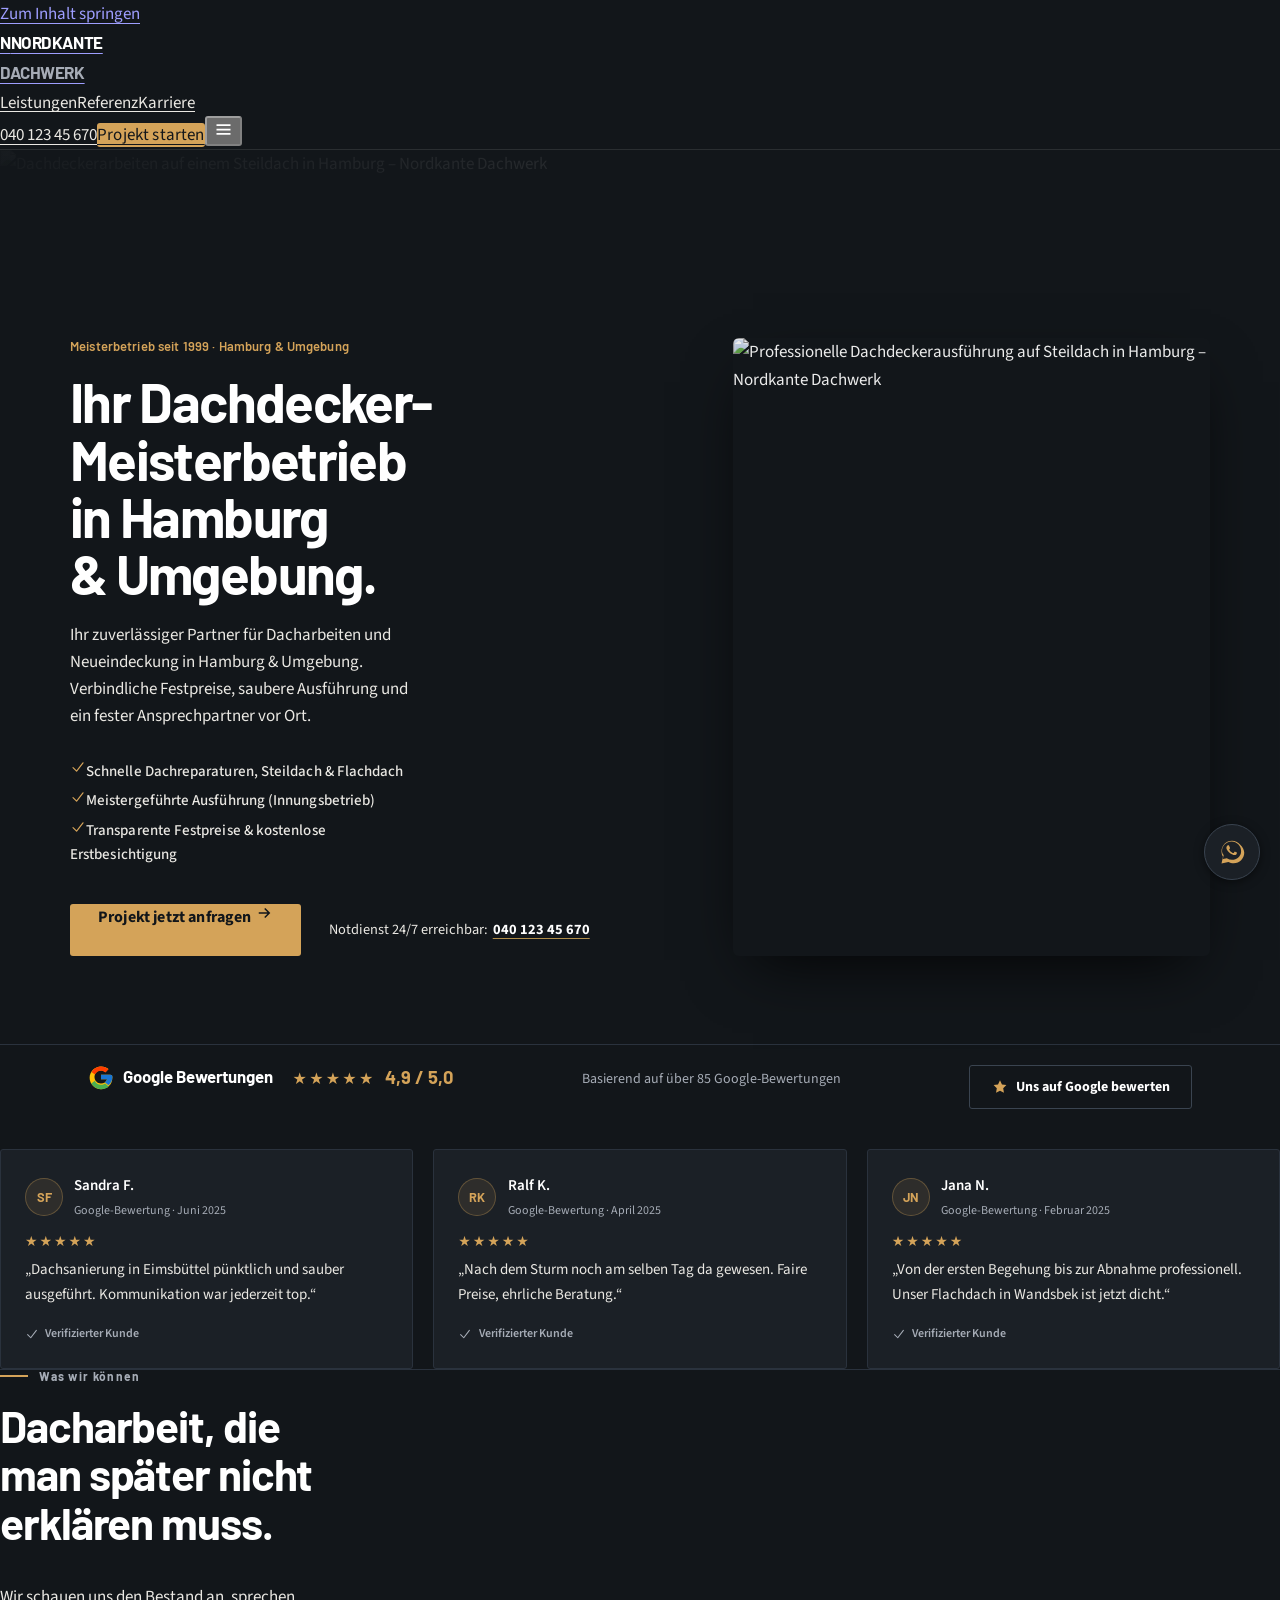
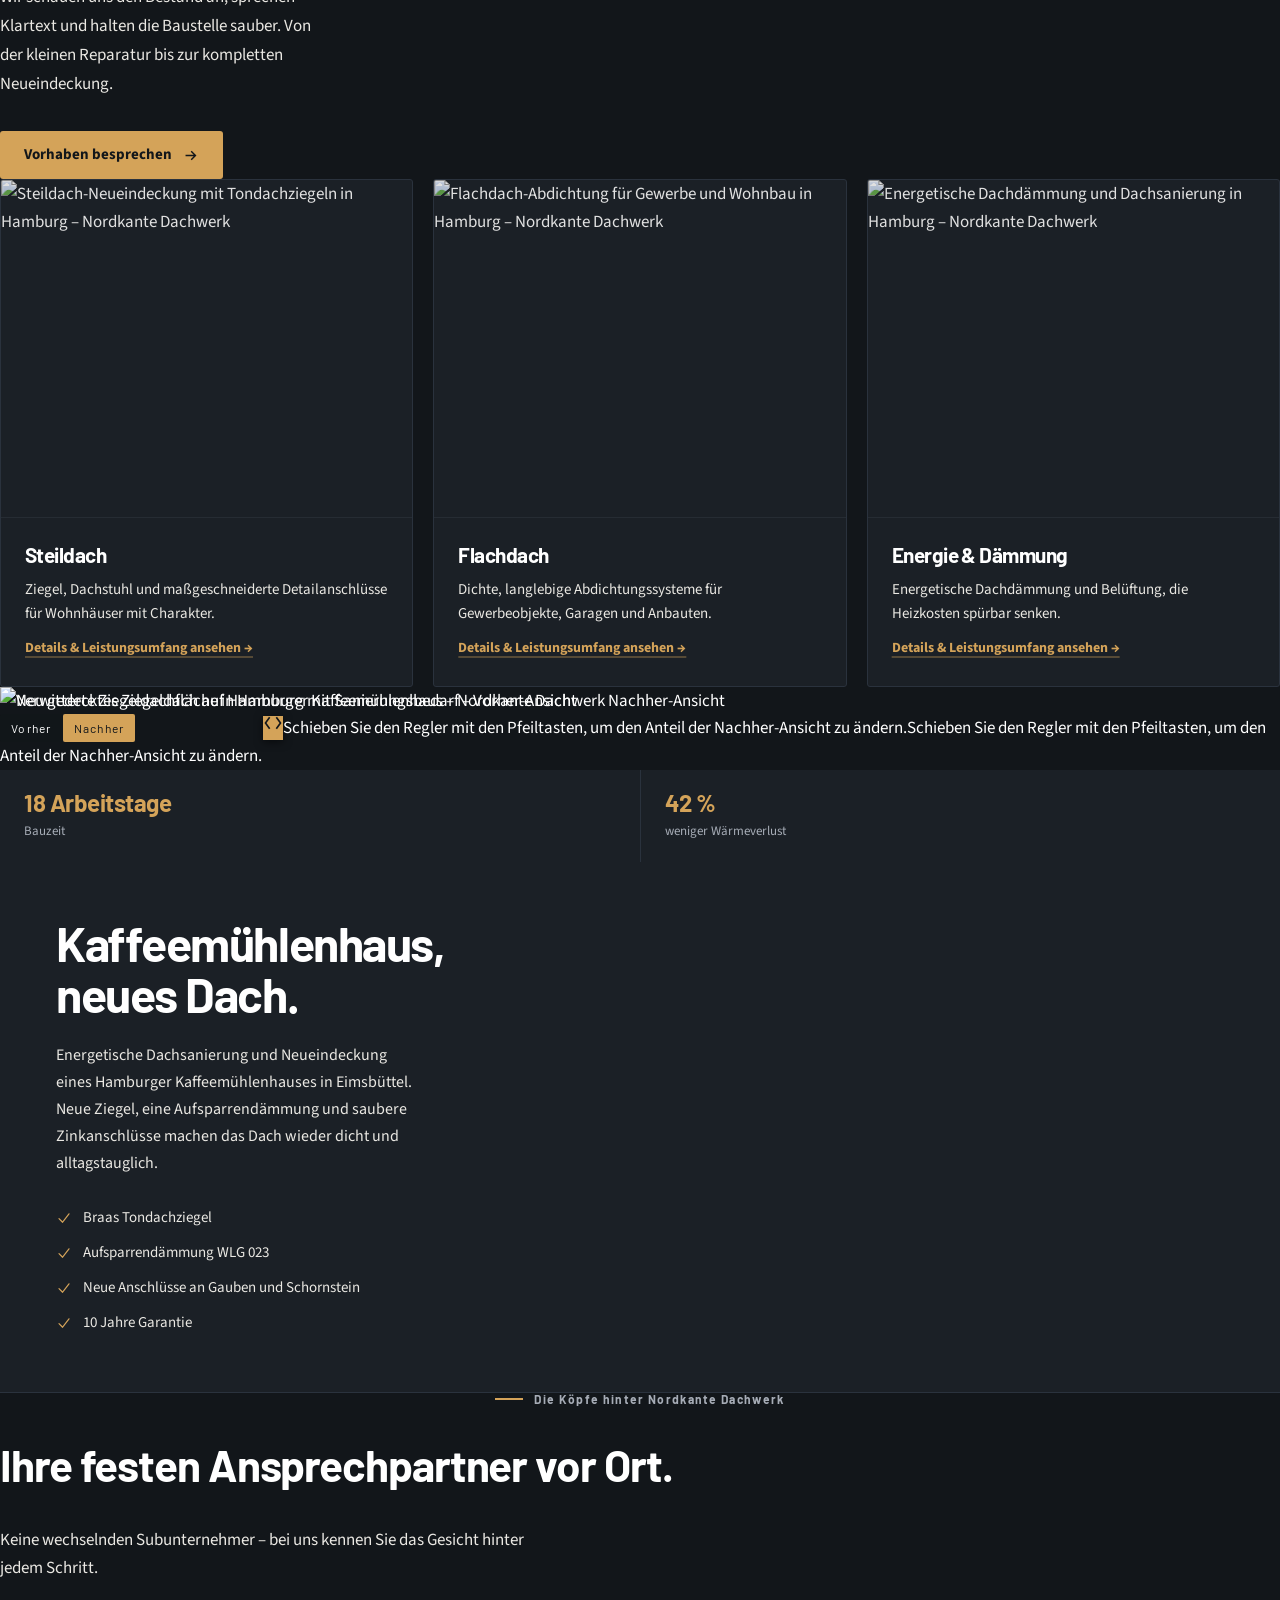
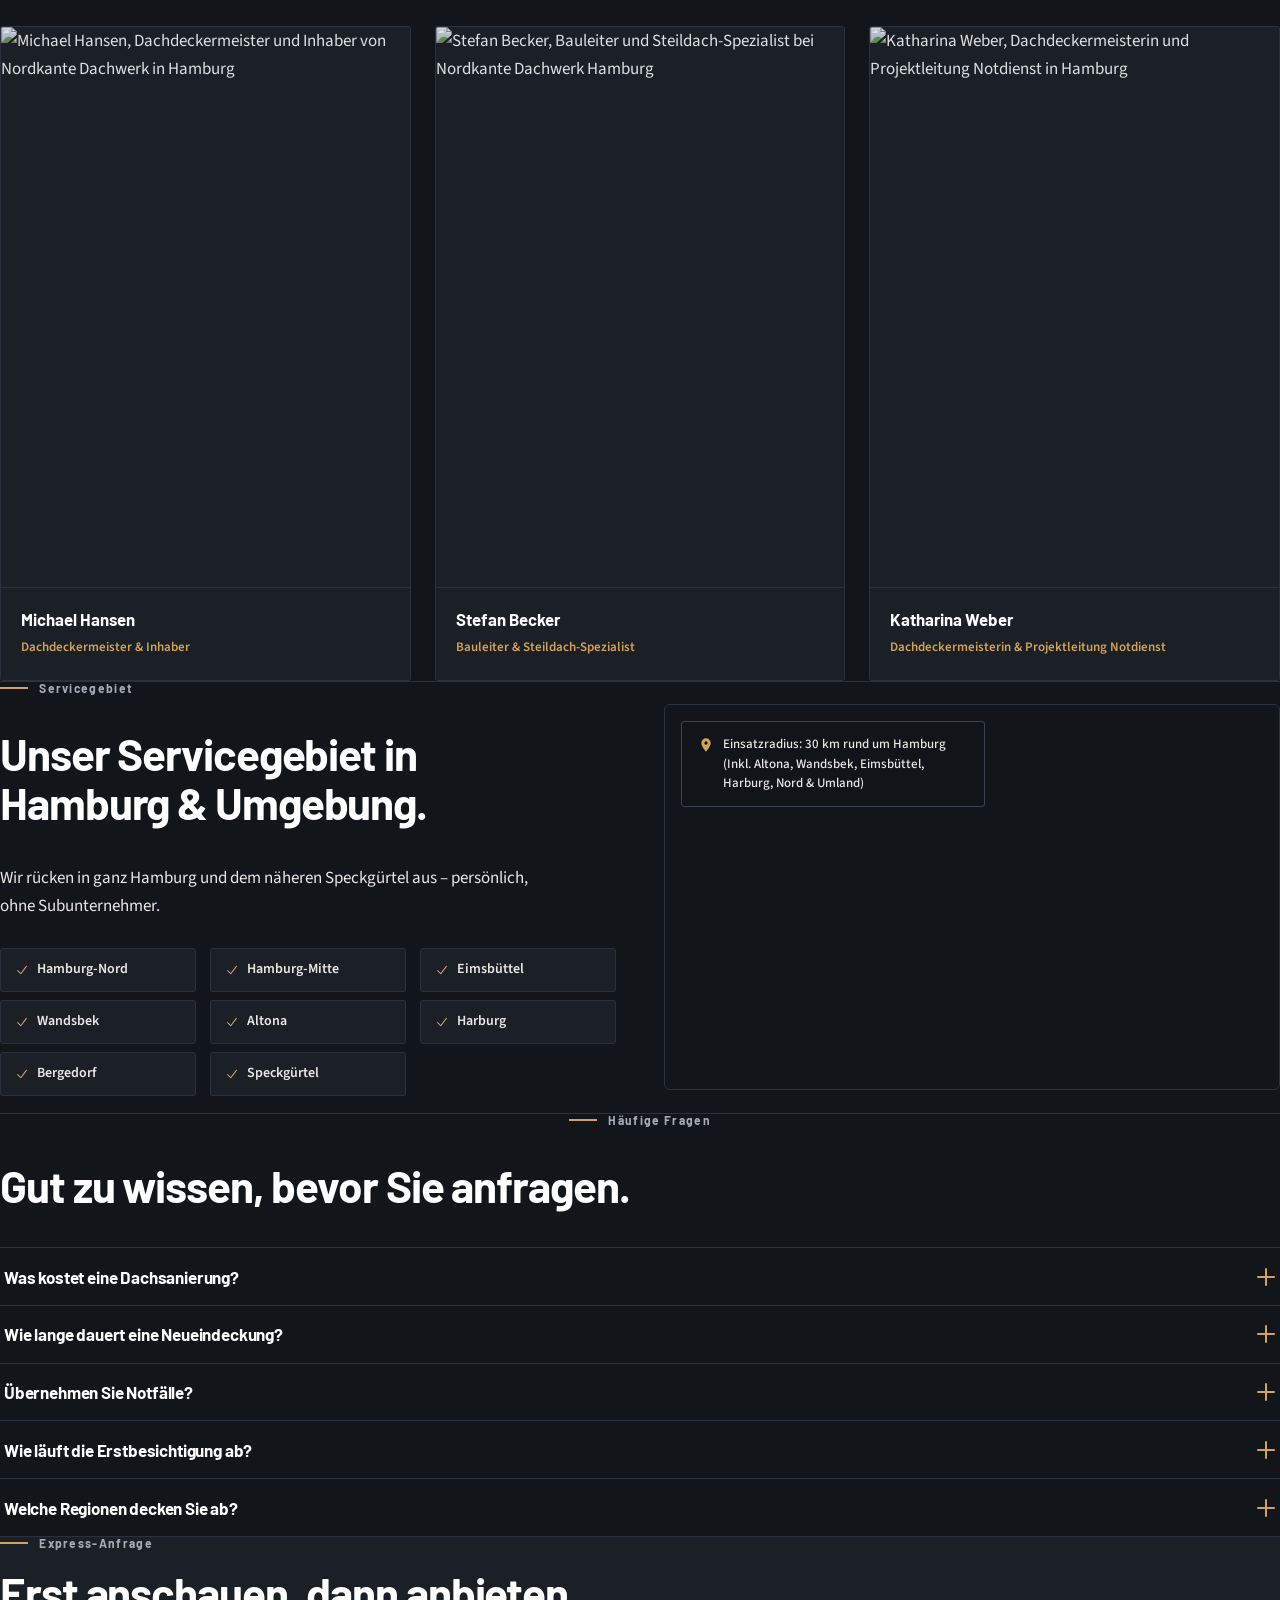
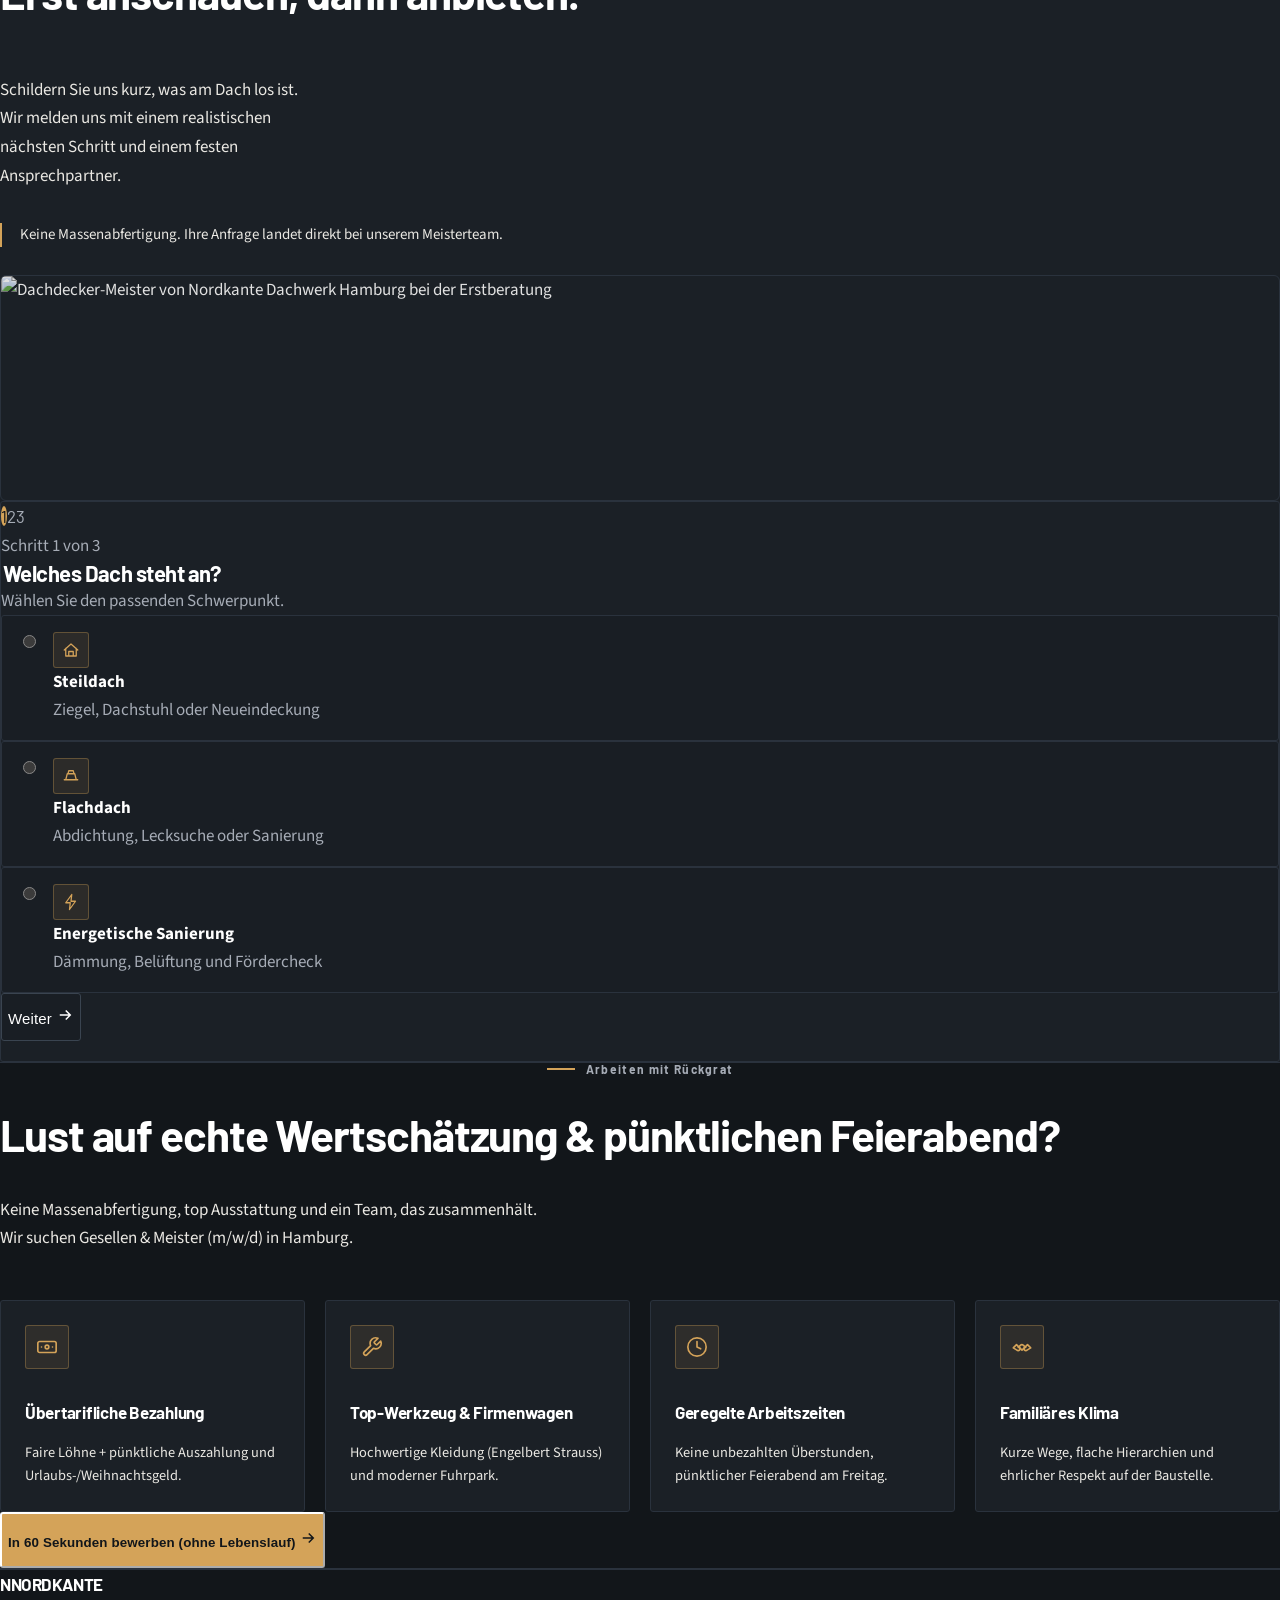
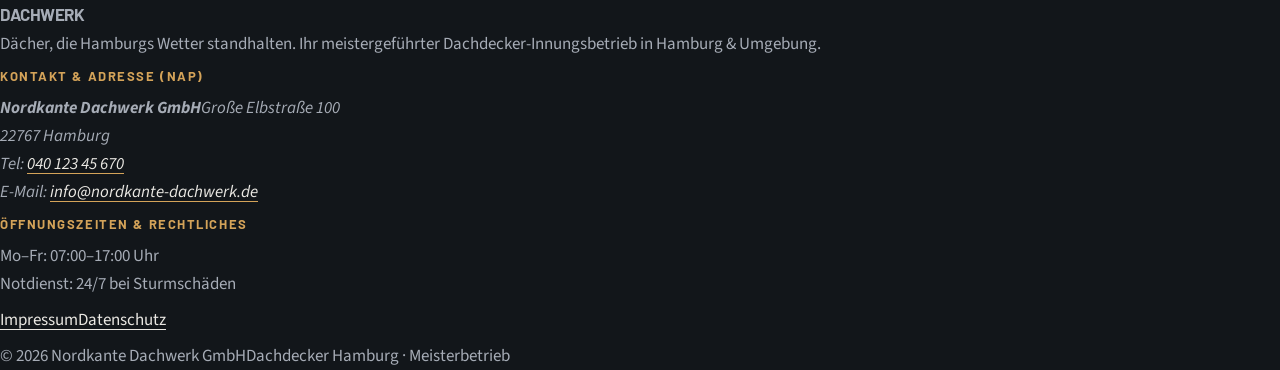
==== commit 9372f0f6: "fix: optimize mobile service area layout, team photo cropping and case study spacing Co-Authored-By:" ====
--- a/index.html
+++ b/index.html
@@ -584,7 +584,7 @@
     transition:border-color var(--t) var(--ease-out);
   }
   .team-card img{
-    display:block;width:100%;aspect-ratio:4/5;object-fit:cover;
+    display:block;width:100%;aspect-ratio:4/5;object-fit:cover;object-position:top center;
     filter:saturate(.72) brightness(.86) contrast(1.04);
     transition:transform var(--t-slow) var(--ease-out),filter var(--t-slow) var(--ease-out);
   }
@@ -886,17 +886,26 @@
     .google-reviews-grid{grid-template-columns:1fr;gap:1rem;margin-top:1.75rem}
     .google-reviews-head{gap:.5rem .875rem}
 
+    /* Referenz kompakt: Bild, Kennzahlen (2 Spalten), Kernpunkte ohne Luftpolster */
     #comparison{aspect-ratio:4/3}
-    .showcase-final,#referenz .flex.flex-col.justify-center{padding:2.75rem 18px}
+    .showcase-final,#referenz .flex.flex-col.justify-center{padding:1.75rem 18px 2.25rem}
+    .showcase-final h2{font-size:clamp(1.65rem,6.5vw,2.1rem)}
+    .showcase-final .showcase-lead{margin-top:.85rem;font-size:.9375rem;line-height:1.55}
+    .showcase-lead-more{display:none}
+    .showcase-checklist{gap:.45rem;margin-top:1.15rem}
+    .showcase-checklist li{font-size:.875rem}
     .showcase-final-facts{grid-template-columns:repeat(2,minmax(0,1fr))}
-    .showcase-final-facts > div{padding:1rem}
+    .showcase-final-facts > div{padding:.85rem 1rem}
     .showcase-final-facts strong{font-size:1.25rem}
-
+    .showcase-final-facts span{margin-top:.15rem;font-size:.75rem}
+
+    /* Team: Portraits oben verankert, damit Koepfe nie abgeschnitten werden */
     .team-grid{grid-template-columns:1fr;gap:1rem;margin-top:1.75rem}
-    .team-card img{aspect-ratio:16/10}
-
-    .service-area-list{grid-template-columns:repeat(auto-fit,minmax(8.5rem,1fr));gap:.5rem}
-    .service-area-list li{font-size:.8125rem;padding:.5rem .6rem}
+    .team-card img{aspect-ratio:5/4;object-fit:cover;object-position:top center}
+
+    /* Servicegebiet: Stadtteile als kompakte Pills statt Liste */
+    .service-area-list{display:flex;flex-wrap:wrap;gap:8px;margin-top:1.25rem}
+    .service-area-list li{min-height:40px;padding:.45rem .75rem;font-size:.8125rem}
     .service-area-map iframe{height:17rem}
     .service-area-badge{left:.75rem;top:.75rem;padding:.65rem .8rem;font-size:.75rem}
 
@@ -930,10 +939,10 @@
   }
 
   @media (max-width:400px){
-    .service-area-list{grid-template-columns:1fr}
     h1,#top .hero-content h1{font-size:clamp(1.7rem,8vw,2.1rem)}
     .showcase-final h2,h2{font-size:clamp(1.6rem,7.5vw,2rem)}
-    .showcase-final-facts{grid-template-columns:1fr}
+    .showcase-final-facts > div{padding:.75rem .8rem}
+    .showcase-final-facts strong{font-size:1.1rem}
   }
 
   /* --- 23. Druck ---------------------------------------------------------- */
@@ -1071,7 +1080,7 @@
       setText('#leistungen h2','Dacharbeit, die man später nicht erklären muss.');
       setText('#leistungen > div > div:first-child > p:not(.text-xs)','Wir schauen uns den Bestand an, sprechen Klartext und halten die Baustelle sauber. Von der kleinen Reparatur bis zur kompletten Neueindeckung.');
       setText('#referenz h2','Kaffeemühlenhaus, neues Dach.');
-      setText('#referenz .showcase-lead','Energetische Dachsanierung und Neueindeckung eines Hamburger Kaffeemühlenhauses in Eimsbüttel. Neue Ziegel, eine Aufsparrendämmung und saubere Zinkanschlüsse machen das Dach wieder dicht und alltagstauglich.');
+      (()=>{const lead=document.querySelector('#referenz .showcase-lead');if(lead)lead.innerHTML='Energetische Dachsanierung und Neueindeckung eines Hamburger Kaffeemühlenhauses in Eimsbüttel. <span class="showcase-lead-more">Neue Ziegel, eine Aufsparrendämmung und saubere Zinkanschlüsse machen das Dach wieder dicht und alltagstauglich.</span>'})();
       setText('#anfrage h2','Erst anschauen, dann anbieten.');
       setText('#anfrage>div>div:first-child>p:not(.text-xs)','Schildern Sie uns kurz, was am Dach los ist. Wir melden uns mit einem realistischen nächsten Schritt und einem festen Ansprechpartner.');
       const reviews=[
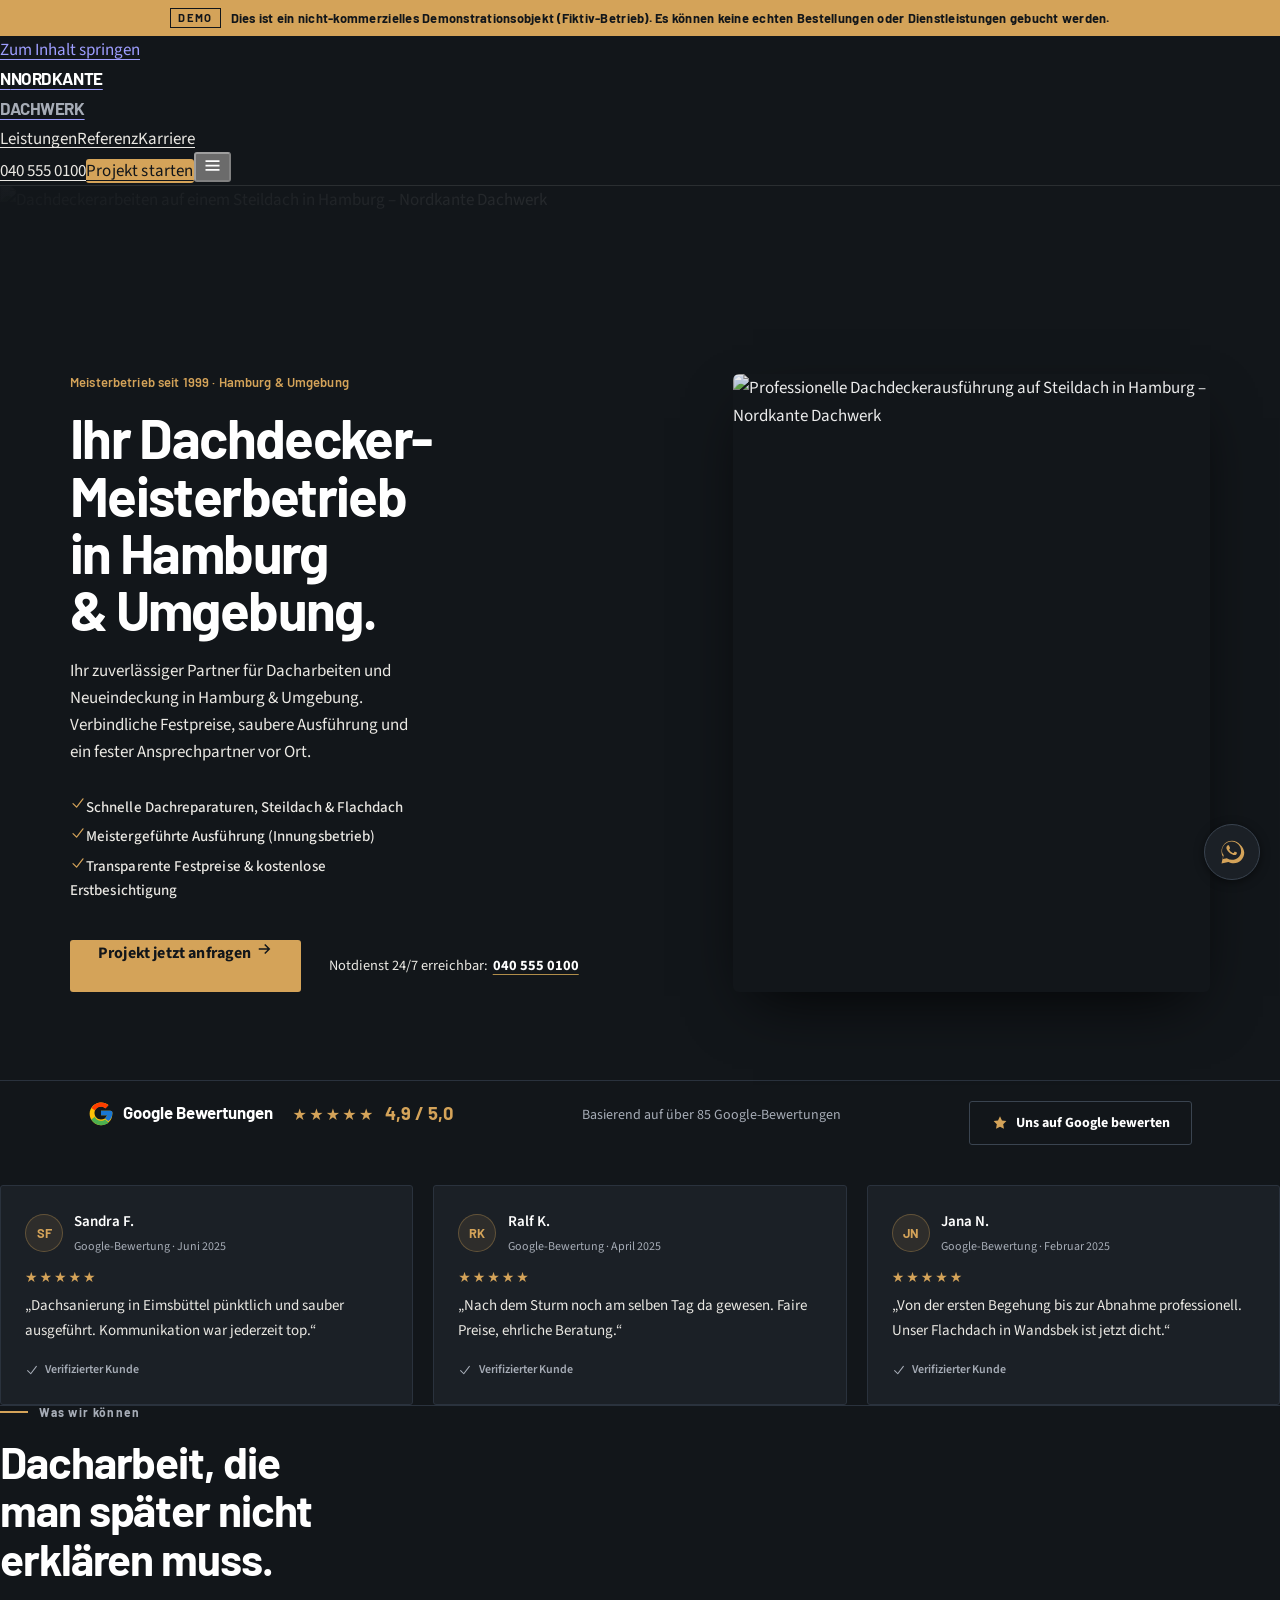
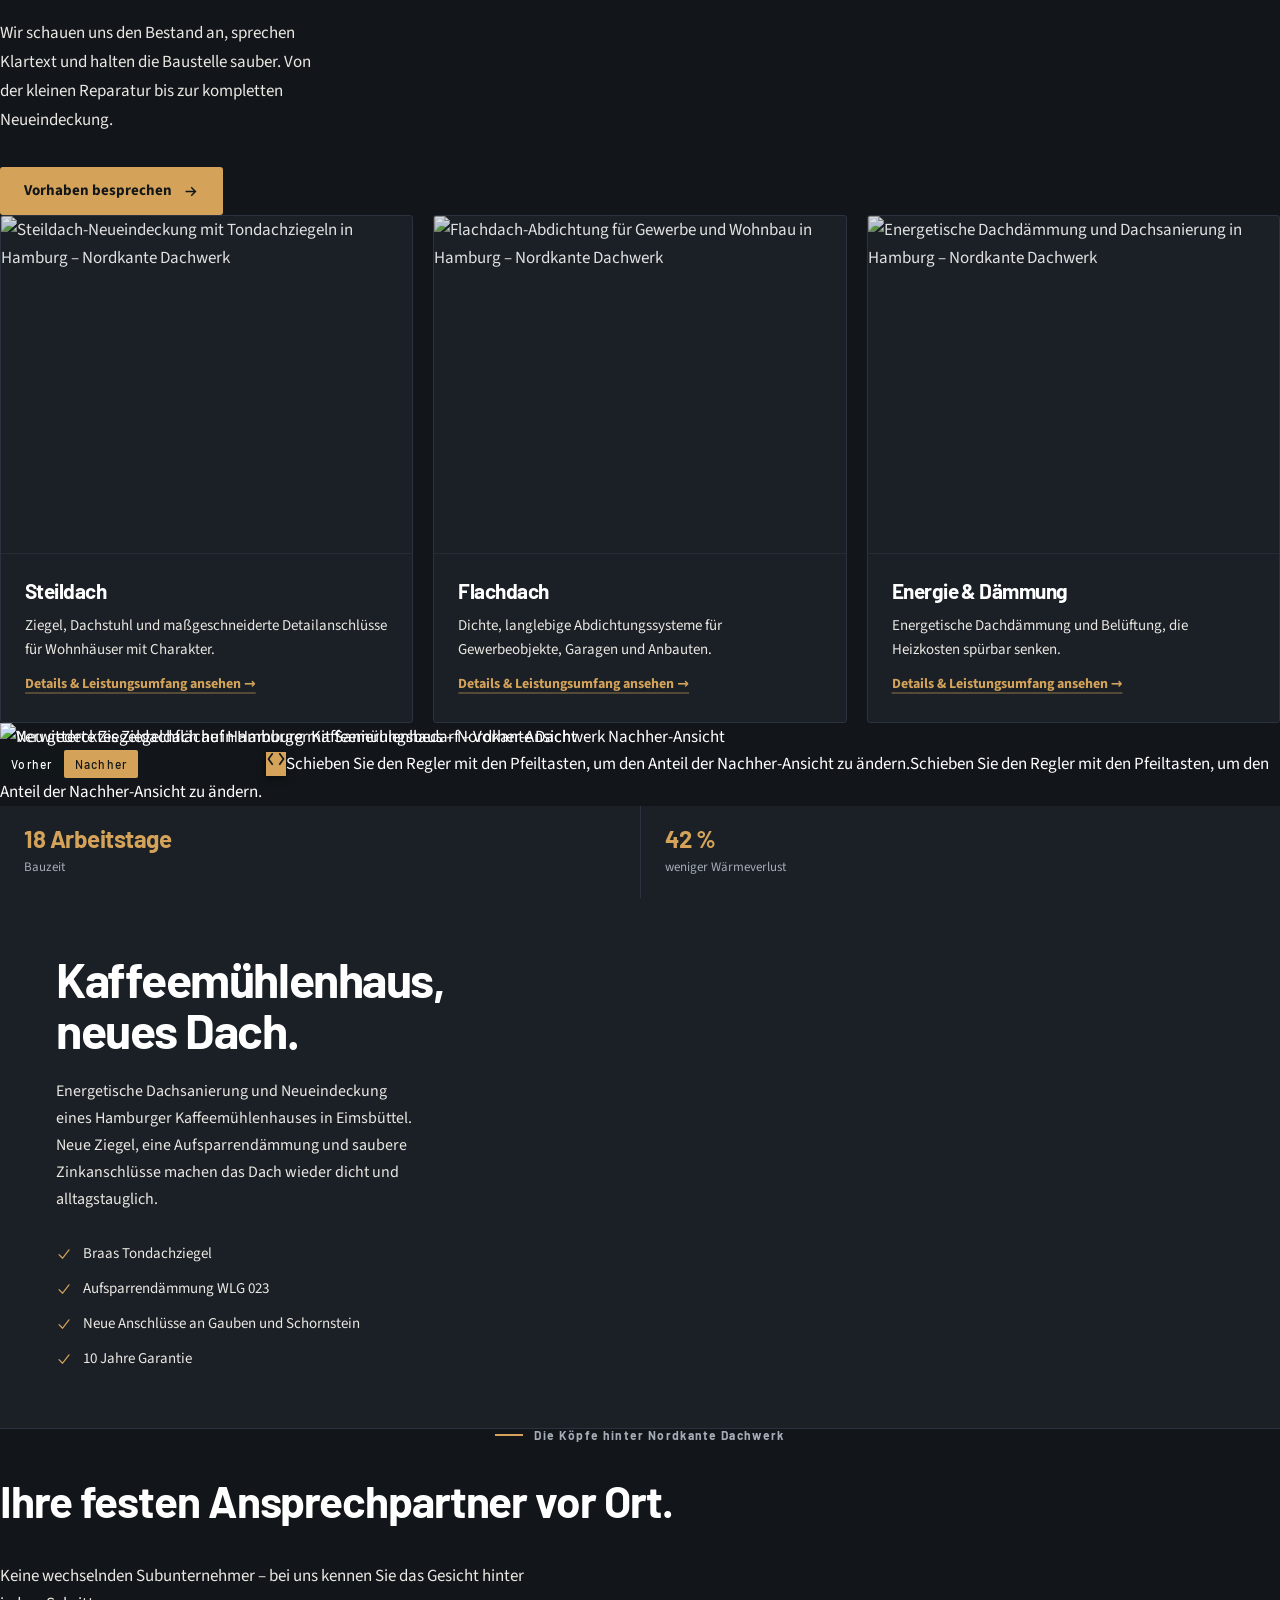
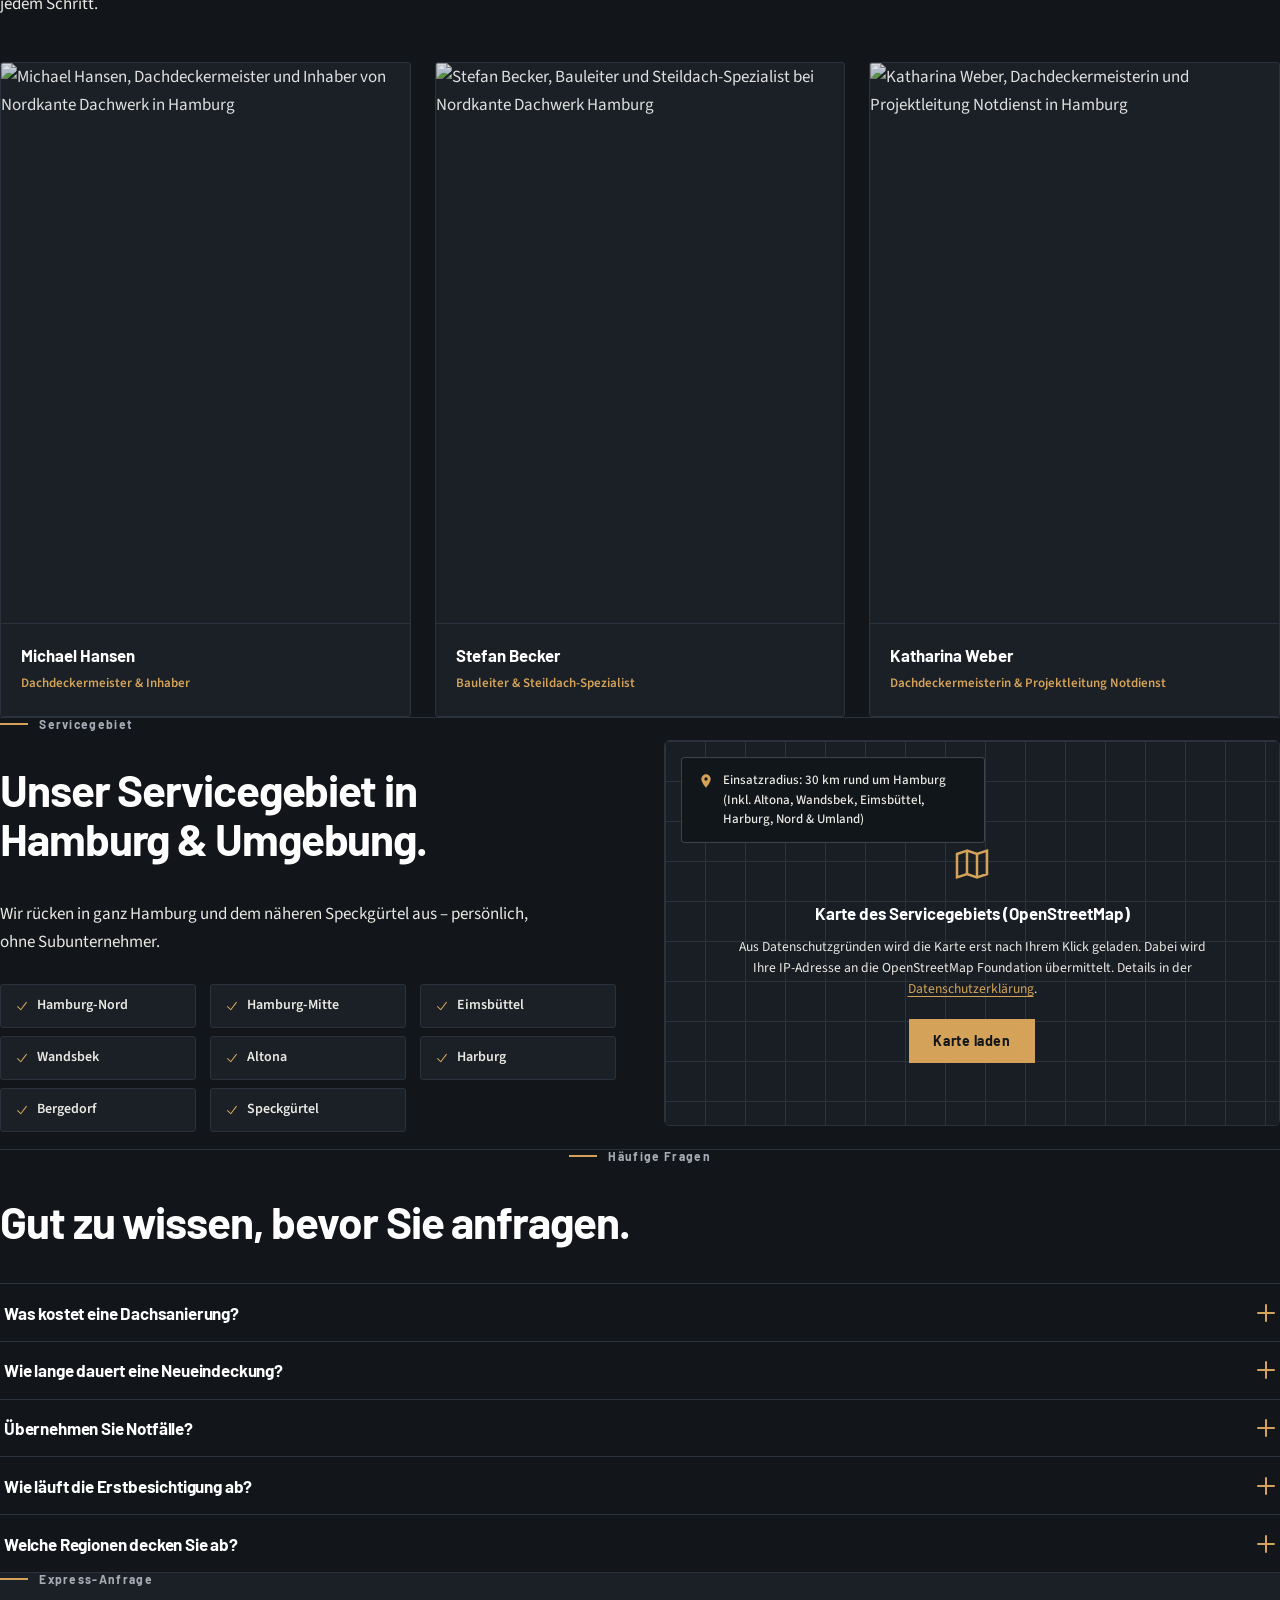
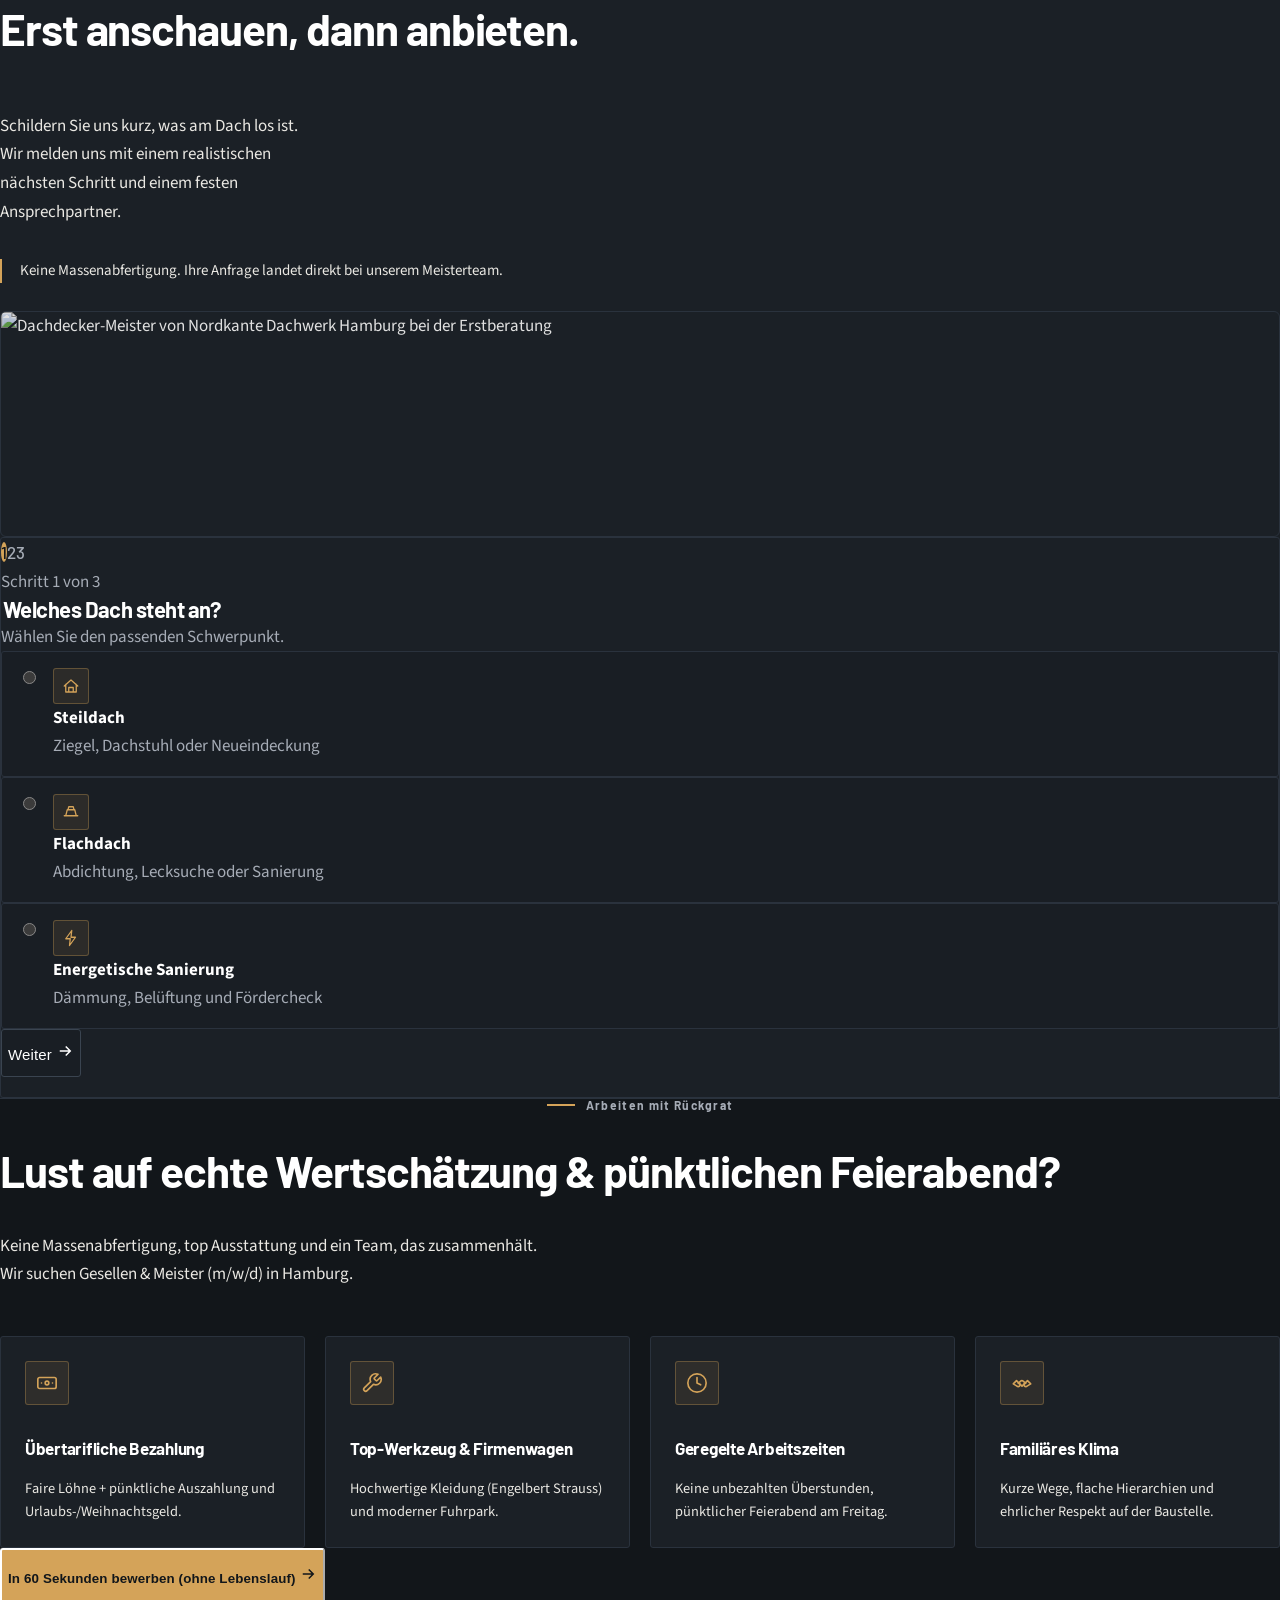
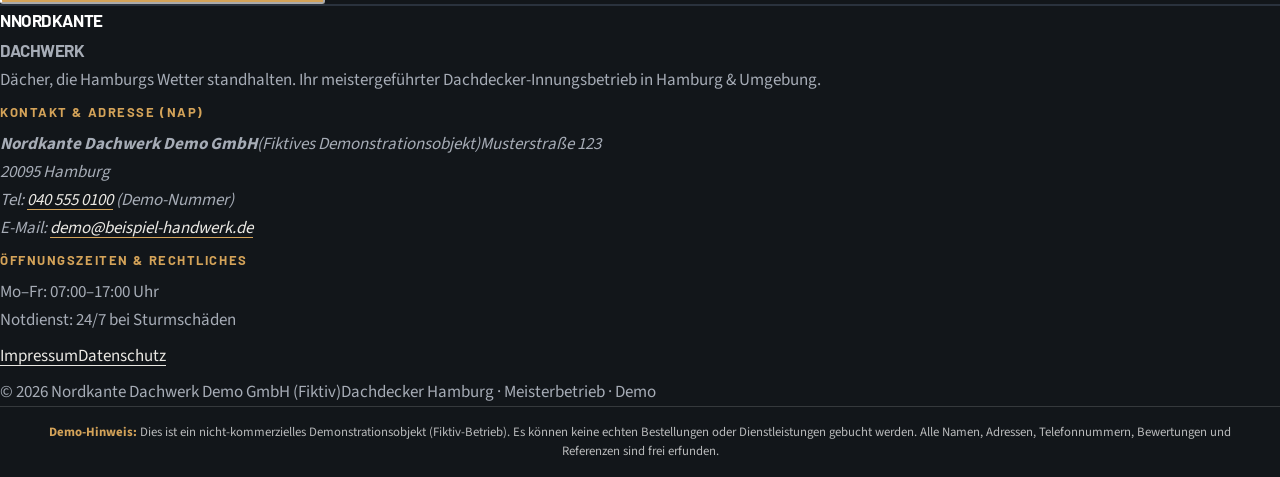
==== commit 4e8a355b: "legal: secure demo website with noindex, local fonts, demo disclaimer and dummy impressum - add robo" ====
--- a/index.html
+++ b/index.html
@@ -3,25 +3,28 @@
 <head>
   <meta charset="UTF-8">
   <meta name="viewport" content="width=device-width, initial-scale=1.0">
-  <meta name="description" content="Ihr meistergeführter Dachdecker-Innungsbetrieb in Hamburg &amp; Umgebung. Von Dachreparatur über Steildach &amp; Flachdach bis zur Neueindeckung. Jetzt Angebot anfordern!">
-  <meta property="og:title" content="Dachdecker Hamburg | Nordkante Dachwerk – Ihr Meisterbetrieb">
+  <!-- Demo-Website: Ausschluss aus Suchmaschinen (kein Index, kein Follow) -->
+  <meta name="robots" content="noindex, nofollow">
+  <meta name="googlebot" content="noindex, nofollow">
+  <meta name="description" content="Demo-Website (Fiktiv-Betrieb): Ihr meistergeführter Dachdecker-Innungsbetrieb in Hamburg &amp; Umgebung. Nicht-kommerzielles Demonstrationsobjekt für ein Webdesign-Portfolio.">
+  <meta property="og:title" content="Nordkante Dachwerk – Demo-Website (Fiktiv-Betrieb)">
   <meta property="og:description" content="Ihr meistergeführter Dachdecker-Innungsbetrieb in Hamburg &amp; Umgebung. Von Dachreparatur über Steildach &amp; Flachdach bis zur Neueindeckung. Jetzt Angebot anfordern!">
   <meta property="og:image" content="https://images.unsplash.com/photo-1503387762-592deb58ef4e?auto=format&fit=crop&w=1600&q=85">
   <meta property="og:type" content="website">
-  <title>Dachdecker Hamburg | Nordkante Dachwerk – Ihr Meisterbetrieb</title>
+  <title>Dachdecker Hamburg | Nordkante Dachwerk – Demo-Website (Fiktiv)</title>
   <script type="application/ld+json">
   {
     "@context": "https://schema.org",
     "@type": "RoofingContractor",
-    "name": "Nordkante Dachwerk",
-    "url": "https://nordkante-dachwerk.de",
-    "telephone": "04012345670",
-    "email": "info@nordkante-dachwerk.de",
+    "name": "Nordkante Dachwerk Demo GmbH (Fiktives Demonstrationsobjekt)",
+    "description": "Nicht-kommerzielles Demonstrationsobjekt für ein Webdesign-Portfolio. Fiktiver Betrieb – keine echten Bestellungen oder Dienstleistungen buchbar.",
+    "telephone": "+49405550100",
+    "email": "demo@beispiel-handwerk.de",
     "address": {
       "@type": "PostalAddress",
-      "streetAddress": "Große Elbstraße 100",
+      "streetAddress": "Musterstraße 123",
       "addressLocality": "Hamburg",
-      "postalCode": "22767",
+      "postalCode": "20095",
       "addressCountry": "DE"
     },
     "geo": {
@@ -44,10 +47,10 @@
     "priceRange": "$$"
   }
   </script>
-  <link rel="preconnect" href="https://fonts.googleapis.com">
-  <link rel="preconnect" href="https://fonts.gstatic.com" crossorigin>
-  <link rel="preload" href="https://fonts.googleapis.com/css2?family=Barlow:wght@500;600;700;800&family=Source+Sans+3:wght@400;500;600;700&display=swap" as="style">
-  <link href="https://fonts.googleapis.com/css2?family=Barlow:wght@500;600;700;800&family=Source+Sans+3:wght@400;500;600;700&display=swap" rel="stylesheet">
+  <!-- DSGVO: Schriften lokal gehostet (kein Google-Fonts-Request) -->
+  <link rel="preload" href="fonts/barlow-700-latin.woff2" as="font" type="font/woff2" crossorigin>
+  <link rel="preload" href="fonts/source-sans-3-400-700-latin.woff2" as="font" type="font/woff2" crossorigin>
+  <link href="fonts/fonts.css" rel="stylesheet">
   <script src="https://cdn.tailwindcss.com"></script>
   <script>tailwind.config={theme:{extend:{colors:{ink:'#12161A',rust:'#D4A359',lime:'#D4A359',paper:'#12161A',line:'#2A323D'},fontFamily:{sans:['Source Sans 3','sans-serif'],display:['Barlow','sans-serif']}}}}</script>
   <style>
@@ -617,6 +620,27 @@
     border:1px solid var(--line);border-radius:var(--r-media);
   }
   .service-area-map iframe{display:block;width:100%;height:24rem;border:0;filter:grayscale(.7) invert(.92) hue-rotate(180deg) brightness(.92) contrast(.95)}
+  /* 2-Klick-Loesung: Karte laedt erst nach Einwilligung (kein IP-Transfer vorab) */
+  .map-consent{
+    display:flex;flex-direction:column;align-items:center;justify-content:center;
+    min-height:24rem;padding:4.5rem 1.5rem 2rem;text-align:center;
+    background:
+      linear-gradient(var(--line) 1px,transparent 1px) 0 0/2.5rem 2.5rem,
+      linear-gradient(90deg,var(--line) 1px,transparent 1px) 0 0/2.5rem 2.5rem,
+      var(--surface-2);
+    color:var(--fg-2);
+  }
+  .map-consent-icon{color:var(--accent);margin-bottom:1rem}
+  .map-consent-title{font-family:'Barlow',sans-serif;font-size:1.05rem;font-weight:700;color:var(--fg)}
+  .map-consent-text{max-width:32ch;margin-top:.5rem;font-size:.85rem;line-height:1.55;color:var(--fg-2)}
+  .map-consent-text a{color:var(--accent);text-decoration:underline}
+  .map-consent-button{
+    margin-top:1.25rem;min-height:2.75rem;padding:0 1.5rem;
+    background:var(--accent);color:#12161A;
+    font-family:'Barlow',sans-serif;font-size:.875rem;font-weight:700;letter-spacing:.04em;
+    border:0;cursor:pointer;
+  }
+  .map-consent-button:hover{background:#E5B263}
   .service-area-badge{
     position:absolute;left:1rem;top:1rem;z-index:1;
     display:flex;align-items:flex-start;gap:.55rem;
@@ -906,7 +930,7 @@
     /* Servicegebiet: Stadtteile als kompakte Pills statt Liste */
     .service-area-list{display:flex;flex-wrap:wrap;gap:8px;margin-top:1.25rem}
     .service-area-list li{min-height:40px;padding:.45rem .75rem;font-size:.8125rem}
-    .service-area-map iframe{height:17rem}
+    .service-area-map iframe,.map-consent{height:17rem;min-height:17rem}
     .service-area-badge{left:.75rem;top:.75rem;padding:.65rem .8rem;font-size:.75rem}
 
     .faq-question{font-size:1rem;padding:1rem .125rem}
@@ -945,8 +969,40 @@
     .showcase-final-facts strong{font-size:1.1rem}
   }
 
-  /* --- 23. Druck ---------------------------------------------------------- */
+  /* --- 23. Demo-Hinweis (fixierte Top-Bar) -------------------------------- */
+  :root{--demo-bar-h:2.25rem}
+  .demo-bar{
+    position:fixed;inset:0 0 auto 0;z-index:40;
+    min-height:var(--demo-bar-h);
+    display:flex;align-items:center;justify-content:center;gap:.6rem;
+    padding:.3rem 1rem;
+    background:var(--accent);color:#12161A;
+    font-family:'Barlow',ui-sans-serif,system-ui,sans-serif;
+    font-size:.8rem;font-weight:700;letter-spacing:.02em;line-height:1.3;
+    text-align:center;
+  }
+  .demo-bar strong{
+    flex:none;padding:.1rem .45rem;border:1.5px solid #12161A;
+    font-size:.7rem;letter-spacing:.12em;text-transform:uppercase;
+  }
+  body{padding-top:var(--demo-bar-h)}
+  body > header{top:var(--demo-bar-h)!important}
+  .demo-footer-note{
+    border-top:1px solid rgba(255,255,255,.15);
+    padding:1rem 1.25rem;text-align:center;
+    font-size:.8rem;line-height:1.5;color:rgba(255,255,255,.7);
+  }
+  .demo-footer-note strong{color:var(--accent)}
+  @media (max-width:639px){
+    :root{--demo-bar-h:2.5rem}
+    .demo-bar{font-size:.72rem}
+    .demo-bar .demo-bar-long{display:none}
+  }
+
+  /* --- 24. Druck ---------------------------------------------------------- */
   @media print{
+    .demo-bar{position:static;background:#fff;color:#000;border-bottom:1px solid #000}
+    body{padding-top:0}
     .sticky-call-bar,.whatsapp-widget,header,.modal{display:none!important}
     html,body{background:#fff;color:#000;padding-bottom:0}
     #top,#referenz,#anfrage,footer{background:#fff!important;color:#000!important}
@@ -954,19 +1010,20 @@
   </style>
   </head>
 <body class="antialiased">
+  <div class="demo-bar" role="note" aria-label="Demo-Hinweis"><strong>Demo</strong><span>Dies ist ein nicht-kommerzielles Demonstrationsobjekt (Fiktiv-Betrieb).<span class="demo-bar-long"> Es können keine echten Bestellungen oder Dienstleistungen gebucht werden.</span></span></div>
   <a href="#main-content" class="sr-only focus:not-sr-only focus:fixed focus:left-4 focus:top-4 focus:z-50 focus:bg-ink focus:px-4 focus:py-3 focus:text-white">Zum Inhalt springen</a>
   <header class="absolute inset-x-0 top-0 z-30 border-b border-white/20 text-white"><div class="mx-auto flex max-w-7xl items-center justify-between px-5 py-5 lg:px-8">
     <a href="#top" class="flex items-center gap-3" aria-label="Nordkante Dachwerk Startseite"><span class="grid h-10 w-10 place-items-center border border-white/70 font-display text-lg font-bold">N</span><span class="font-display text-sm font-bold tracking-[.14em]">NORDKANTE<br><span class="text-xs font-medium tracking-[.28em] text-white/70">DACHWERK</span></span></a>
     <nav class="hidden items-center gap-8 text-sm font-semibold md:flex" aria-label="Hauptnavigation"><a href="#leistungen" class="hover:text-lime">Leistungen</a><a href="#referenz" class="hover:text-lime">Referenz</a><a href="#bewerbung" class="hover:text-lime">Karriere</a></nav>
-    <div class="flex items-center gap-3"><a class="hidden text-sm font-bold sm:block" href="tel:+494012345670">040 123 45 670</a><a href="#anfrage" class="hidden min-h-11 items-center justify-center bg-rust px-4 text-sm font-bold text-ink hover:bg-[#E5B263] focus-ring sm:inline-flex">Projekt starten</a><button id="menu-button" type="button" class="grid h-11 w-11 place-items-center border border-white/60 md:hidden" aria-expanded="false" aria-controls="mobile-menu" aria-label="Menü öffnen"><svg width="21" height="21" viewBox="0 0 24 24" fill="none" stroke="currentColor" stroke-width="2" aria-hidden="true"><path d="M4 7h16M4 12h16M4 17h16"/></svg></button></div>
-  </div><nav id="mobile-menu" class="mobile-menu border-t border-white/20 bg-ink px-5 py-5 md:hidden" hidden aria-label="Mobile Navigation"><div class="flex flex-col gap-5 text-base font-semibold"><a href="#leistungen">Leistungen</a><a href="#referenz">Referenz</a><a href="#bewerbung">Karriere</a><a href="#anfrage" class="text-lime">Express-Anfrage</a><a href="tel:+494012345670">040 123 45 670</a></div></nav></header>
+    <div class="flex items-center gap-3"><a class="hidden text-sm font-bold sm:block" href="tel:+49405550100">040 555 0100</a><a href="#anfrage" class="hidden min-h-11 items-center justify-center bg-rust px-4 text-sm font-bold text-ink hover:bg-[#E5B263] focus-ring sm:inline-flex">Projekt starten</a><button id="menu-button" type="button" class="grid h-11 w-11 place-items-center border border-white/60 md:hidden" aria-expanded="false" aria-controls="mobile-menu" aria-label="Menü öffnen"><svg width="21" height="21" viewBox="0 0 24 24" fill="none" stroke="currentColor" stroke-width="2" aria-hidden="true"><path d="M4 7h16M4 12h16M4 17h16"/></svg></button></div>
+  </div><nav id="mobile-menu" class="mobile-menu border-t border-white/20 bg-ink px-5 py-5 md:hidden" hidden aria-label="Mobile Navigation"><div class="flex flex-col gap-5 text-base font-semibold"><a href="#leistungen">Leistungen</a><a href="#referenz">Referenz</a><a href="#bewerbung">Karriere</a><a href="#anfrage" class="text-lime">Express-Anfrage</a><a href="tel:+49405550100">040 555 0100</a></div></nav></header>
   <main id="main-content">
-    <section id="top" class="relative isolate overflow-hidden bg-ink text-white text-left"><img class="hero-bg absolute inset-0 h-full w-full object-cover" src="https://images.unsplash.com/photo-1503387762-592deb58ef4e?auto=format&fit=crop&w=1800&q=80" alt="Dachdeckerarbeiten auf einem Steildach in Hamburg – Nordkante Dachwerk" width="1800" height="1200"><div class="hero-scrim" aria-hidden="true"></div><div class="hero-inner"><div class="hero-content text-left"><p class="hero-kicker text-left">Meisterbetrieb seit 1999 &middot; Hamburg &amp; Umgebung</p><h1 class="font-display font-bold text-left">Ihr Dachdecker-Meisterbetrieb in Hamburg &amp; Umgebung.</h1><p class="hero-lead text-left">Ihr zuverlässiger Partner für Dacharbeiten und Neueindeckung in Hamburg &amp; Umgebung. Verbindliche Festpreise, saubere Ausführung und ein fester Ansprechpartner vor Ort.</p><ul class="hero-bullets space-y-2 mt-4 text-sm font-semibold text-white/90 text-left"><li class="flex items-start gap-2.5 text-left"><svg class="w-4 h-4 mt-1 flex-shrink-0 text-[#D4A359]" viewBox="0 0 20 20" fill="currentColor" aria-hidden="true"><path fill-rule="evenodd" d="M16.704 4.153a.75.75 0 01.143 1.052l-8 10.5a.75.75 0 01-1.127.075l-4.5-4.5a.75.75 0 011.06-1.06l3.894 3.893 7.48-9.817a.75.75 0 011.05-.143z" clip-rule="evenodd"/></svg><span>Schnelle Dachreparaturen, Steildach &amp; Flachdach</span></li><li class="flex items-start gap-2.5 text-left"><svg class="w-4 h-4 mt-1 flex-shrink-0 text-[#D4A359]" viewBox="0 0 20 20" fill="currentColor" aria-hidden="true"><path fill-rule="evenodd" d="M16.704 4.153a.75.75 0 01.143 1.052l-8 10.5a.75.75 0 01-1.127.075l-4.5-4.5a.75.75 0 011.06-1.06l3.894 3.893 7.48-9.817a.75.75 0 011.05-.143z" clip-rule="evenodd"/></svg><span>Meistergeführte Ausführung (Innungsbetrieb)</span></li><li class="flex items-start gap-2.5 text-left"><svg class="w-4 h-4 mt-1 flex-shrink-0 text-[#D4A359]" viewBox="0 0 20 20" fill="currentColor" aria-hidden="true"><path fill-rule="evenodd" d="M16.704 4.153a.75.75 0 01.143 1.052l-8 10.5a.75.75 0 01-1.127.075l-4.5-4.5a.75.75 0 011.06-1.06l3.894 3.893 7.48-9.817a.75.75 0 011.05-.143z" clip-rule="evenodd"/></svg><span>Transparente Festpreise &amp; kostenlose Erstbesichtigung</span></li></ul><div class="hero-cta-row text-left"><a href="#anfrage" class="hero-primary inline-flex min-h-14 items-center justify-center gap-3 bg-rust px-6 text-base font-bold text-ink hover:bg-[#E5B263] focus-ring">Projekt jetzt anfragen <svg width="18" height="18" viewBox="0 0 24 24" fill="none" stroke="currentColor" stroke-width="2" aria-hidden="true"><path d="M5 12h13M13 6l6 6-6 6"/></svg></a><a href="tel:04012345670" class="hero-emergency">Notdienst 24/7 erreichbar: <strong>040 123 45 670</strong></a></div></div><div class="hero-media"><img src="https://images.unsplash.com/photo-1621905251189-08b45d6a269e?auto=format&fit=crop&w=900&q=80" alt="Professionelle Dachdeckerausführung auf Steildach in Hamburg – Nordkante Dachwerk" width="900" height="1000" loading="lazy"></div></div></section>
-    <section id="google-reviews" class="bg-white"><div class="mx-auto max-w-7xl px-5 py-16 lg:px-8"><div class="google-reviews-head"><div class="google-reviews-brand"><svg width="26" height="26" viewBox="0 0 48 48" aria-hidden="true"><path fill="#FFC107" d="M43.6 20.5H42V20H24v8h11.3C33.7 32.9 29.3 36 24 36c-6.6 0-12-5.4-12-12s5.4-12 12-12c3.1 0 5.9 1.1 8.1 3.1l5.7-5.7C34.6 6.5 29.6 4.5 24 4.5 12.4 4.5 3 13.9 3 25.5S12.4 46.5 24 46.5c11 0 21-8 21-21.5 0-1.4-.1-2.5-.4-3.5z"/><path fill="#FF3D00" d="M6.3 14.7l6.6 4.8C14.6 15.6 18.9 12.5 24 12.5c3.1 0 5.9 1.1 8.1 3.1l5.7-5.7C34.6 6.5 29.6 4.5 24 4.5c-7.5 0-13.9 4.3-17.1 10.2z"/><path fill="#4CAF50" d="M24 46.5c5.5 0 10.4-1.9 14.2-5.1l-6.6-5.4c-2 1.5-4.6 2.4-7.6 2.4-5.3 0-9.7-3.1-11.3-7.5l-6.6 5.1C10 42 16.5 46.5 24 46.5z"/><path fill="#1976D2" d="M43.6 20.5H42V20H24v8h11.3c-.8 2.3-2.3 4.3-4.2 5.7l6.6 5.4C41.6 36.5 45 31 45 24.5c0-1.4-.1-2.5-.4-3.5z"/></svg><span>Google Bewertungen</span></div><div class="google-reviews-score"><span class="stars" aria-hidden="true">★★★★★</span><strong>4,9 / 5,0</strong></div><p class="google-reviews-basis">Basierend auf über 85 Google-Bewertungen</p><a href="https://g.page/r/example/review" target="_blank" rel="noopener" class="google-reviews-cta"><svg viewBox="0 0 20 20" fill="currentColor" aria-hidden="true"><path d="M10 1.5l2.47 5.26 5.53.78-4 4.05.95 5.66L10 14.6l-4.95 2.65.95-5.66-4-4.05 5.53-.78z"/></svg>Uns auf Google bewerten</a></div><div class="google-reviews-grid"><figure class="google-review-card"><div class="google-review-top"><span class="google-avatar">SF</span><div><strong>Sandra F.</strong><span class="google-review-date">Google-Bewertung · Juni 2025</span></div></div><span class="stars" aria-hidden="true">★★★★★</span><blockquote>„Dachsanierung in Eimsbüttel pünktlich und sauber ausgeführt. Kommunikation war jederzeit top.“</blockquote><span class="verified-badge">Verifizierter Kunde</span></figure><figure class="google-review-card"><div class="google-review-top"><span class="google-avatar">RK</span><div><strong>Ralf K.</strong><span class="google-review-date">Google-Bewertung · April 2025</span></div></div><span class="stars" aria-hidden="true">★★★★★</span><blockquote>„Nach dem Sturm noch am selben Tag da gewesen. Faire Preise, ehrliche Beratung.“</blockquote><span class="verified-badge">Verifizierter Kunde</span></figure><figure class="google-review-card"><div class="google-review-top"><span class="google-avatar">JN</span><div><strong>Jana N.</strong><span class="google-review-date">Google-Bewertung · Februar 2025</span></div></div><span class="stars" aria-hidden="true">★★★★★</span><blockquote>„Von der ersten Begehung bis zur Abnahme professionell. Unser Flachdach in Wandsbek ist jetzt dicht.“</blockquote><span class="verified-badge">Verifizierter Kunde</span></figure></div></div></section>
+    <section id="top" class="relative isolate overflow-hidden bg-ink text-white text-left"><img class="hero-bg absolute inset-0 h-full w-full object-cover" src="https://images.unsplash.com/photo-1503387762-592deb58ef4e?auto=format&fit=crop&w=1800&q=80" alt="Dachdeckerarbeiten auf einem Steildach in Hamburg – Nordkante Dachwerk" width="1800" height="1200"><div class="hero-scrim" aria-hidden="true"></div><div class="hero-inner"><div class="hero-content text-left"><p class="hero-kicker text-left">Meisterbetrieb seit 1999 &middot; Hamburg &amp; Umgebung</p><h1 class="font-display font-bold text-left">Ihr Dachdecker-Meisterbetrieb in Hamburg &amp; Umgebung.</h1><p class="hero-lead text-left">Ihr zuverlässiger Partner für Dacharbeiten und Neueindeckung in Hamburg &amp; Umgebung. Verbindliche Festpreise, saubere Ausführung und ein fester Ansprechpartner vor Ort.</p><ul class="hero-bullets space-y-2 mt-4 text-sm font-semibold text-white/90 text-left"><li class="flex items-start gap-2.5 text-left"><svg class="w-4 h-4 mt-1 flex-shrink-0 text-[#D4A359]" viewBox="0 0 20 20" fill="currentColor" aria-hidden="true"><path fill-rule="evenodd" d="M16.704 4.153a.75.75 0 01.143 1.052l-8 10.5a.75.75 0 01-1.127.075l-4.5-4.5a.75.75 0 011.06-1.06l3.894 3.893 7.48-9.817a.75.75 0 011.05-.143z" clip-rule="evenodd"/></svg><span>Schnelle Dachreparaturen, Steildach &amp; Flachdach</span></li><li class="flex items-start gap-2.5 text-left"><svg class="w-4 h-4 mt-1 flex-shrink-0 text-[#D4A359]" viewBox="0 0 20 20" fill="currentColor" aria-hidden="true"><path fill-rule="evenodd" d="M16.704 4.153a.75.75 0 01.143 1.052l-8 10.5a.75.75 0 01-1.127.075l-4.5-4.5a.75.75 0 011.06-1.06l3.894 3.893 7.48-9.817a.75.75 0 011.05-.143z" clip-rule="evenodd"/></svg><span>Meistergeführte Ausführung (Innungsbetrieb)</span></li><li class="flex items-start gap-2.5 text-left"><svg class="w-4 h-4 mt-1 flex-shrink-0 text-[#D4A359]" viewBox="0 0 20 20" fill="currentColor" aria-hidden="true"><path fill-rule="evenodd" d="M16.704 4.153a.75.75 0 01.143 1.052l-8 10.5a.75.75 0 01-1.127.075l-4.5-4.5a.75.75 0 011.06-1.06l3.894 3.893 7.48-9.817a.75.75 0 011.05-.143z" clip-rule="evenodd"/></svg><span>Transparente Festpreise &amp; kostenlose Erstbesichtigung</span></li></ul><div class="hero-cta-row text-left"><a href="#anfrage" class="hero-primary inline-flex min-h-14 items-center justify-center gap-3 bg-rust px-6 text-base font-bold text-ink hover:bg-[#E5B263] focus-ring">Projekt jetzt anfragen <svg width="18" height="18" viewBox="0 0 24 24" fill="none" stroke="currentColor" stroke-width="2" aria-hidden="true"><path d="M5 12h13M13 6l6 6-6 6"/></svg></a><a href="tel:+49405550100" class="hero-emergency">Notdienst 24/7 erreichbar: <strong>040 555 0100</strong></a></div></div><div class="hero-media"><img src="https://images.unsplash.com/photo-1621905251189-08b45d6a269e?auto=format&fit=crop&w=900&q=80" alt="Professionelle Dachdeckerausführung auf Steildach in Hamburg – Nordkante Dachwerk" width="900" height="1000" loading="lazy"></div></div></section>
+    <section id="google-reviews" class="bg-white"><div class="mx-auto max-w-7xl px-5 py-16 lg:px-8"><div class="google-reviews-head"><div class="google-reviews-brand"><svg width="26" height="26" viewBox="0 0 48 48" aria-hidden="true"><path fill="#FFC107" d="M43.6 20.5H42V20H24v8h11.3C33.7 32.9 29.3 36 24 36c-6.6 0-12-5.4-12-12s5.4-12 12-12c3.1 0 5.9 1.1 8.1 3.1l5.7-5.7C34.6 6.5 29.6 4.5 24 4.5 12.4 4.5 3 13.9 3 25.5S12.4 46.5 24 46.5c11 0 21-8 21-21.5 0-1.4-.1-2.5-.4-3.5z"/><path fill="#FF3D00" d="M6.3 14.7l6.6 4.8C14.6 15.6 18.9 12.5 24 12.5c3.1 0 5.9 1.1 8.1 3.1l5.7-5.7C34.6 6.5 29.6 4.5 24 4.5c-7.5 0-13.9 4.3-17.1 10.2z"/><path fill="#4CAF50" d="M24 46.5c5.5 0 10.4-1.9 14.2-5.1l-6.6-5.4c-2 1.5-4.6 2.4-7.6 2.4-5.3 0-9.7-3.1-11.3-7.5l-6.6 5.1C10 42 16.5 46.5 24 46.5z"/><path fill="#1976D2" d="M43.6 20.5H42V20H24v8h11.3c-.8 2.3-2.3 4.3-4.2 5.7l6.6 5.4C41.6 36.5 45 31 45 24.5c0-1.4-.1-2.5-.4-3.5z"/></svg><span>Google Bewertungen</span></div><div class="google-reviews-score"><span class="stars" aria-hidden="true">★★★★★</span><strong>4,9 / 5,0</strong></div><p class="google-reviews-basis">Basierend auf über 85 Google-Bewertungen</p><a href="https://g.page/r/example/review" target="_blank" rel="noopener noreferrer" class="google-reviews-cta"><svg viewBox="0 0 20 20" fill="currentColor" aria-hidden="true"><path d="M10 1.5l2.47 5.26 5.53.78-4 4.05.95 5.66L10 14.6l-4.95 2.65.95-5.66-4-4.05 5.53-.78z"/></svg>Uns auf Google bewerten</a></div><div class="google-reviews-grid"><figure class="google-review-card"><div class="google-review-top"><span class="google-avatar">SF</span><div><strong>Sandra F.</strong><span class="google-review-date">Google-Bewertung · Juni 2025</span></div></div><span class="stars" aria-hidden="true">★★★★★</span><blockquote>„Dachsanierung in Eimsbüttel pünktlich und sauber ausgeführt. Kommunikation war jederzeit top.“</blockquote><span class="verified-badge">Verifizierter Kunde</span></figure><figure class="google-review-card"><div class="google-review-top"><span class="google-avatar">RK</span><div><strong>Ralf K.</strong><span class="google-review-date">Google-Bewertung · April 2025</span></div></div><span class="stars" aria-hidden="true">★★★★★</span><blockquote>„Nach dem Sturm noch am selben Tag da gewesen. Faire Preise, ehrliche Beratung.“</blockquote><span class="verified-badge">Verifizierter Kunde</span></figure><figure class="google-review-card"><div class="google-review-top"><span class="google-avatar">JN</span><div><strong>Jana N.</strong><span class="google-review-date">Google-Bewertung · Februar 2025</span></div></div><span class="stars" aria-hidden="true">★★★★★</span><blockquote>„Von der ersten Begehung bis zur Abnahme professionell. Unser Flachdach in Wandsbek ist jetzt dicht.“</blockquote><span class="verified-badge">Verifizierter Kunde</span></figure></div></div></section>
     <section id="leistungen" class="mx-auto max-w-7xl px-5 py-24 lg:px-8 lg:py-32"><div class="grid gap-12 lg:grid-cols-[.7fr_1.3fr] lg:gap-24"><div><p class="text-xs font-bold uppercase tracking-[.2em] text-rust">Was wir können</p><h2 class="mt-5 max-w-md font-display text-4xl font-bold leading-tight tracking-[-.045em] sm:text-5xl">Substanz erhalten. Wert steigern.</h2><p class="mt-8 max-w-sm leading-7 text-ink/70">Wir verbinden traditionelles Handwerk mit zeitgemäßer Planung. Für Eigentümer, die keine Überraschungen über dem Kopf möchten.</p><a href="#anfrage" class="mt-8 inline-flex items-center gap-2 text-sm font-bold underline decoration-rust decoration-2 underline-offset-8 hover:text-rust focus-ring">Vorhaben besprechen <svg width="17" height="17" viewBox="0 0 24 24" fill="none" stroke="currentColor" stroke-width="2" aria-hidden="true"><path d="M5 12h13M13 6l6 6-6 6"/></svg></a></div><div class="grid gap-4 sm:grid-cols-3"><article class="border border-line bg-white p-6 transition-transform hover:-translate-y-1"><svg width="30" height="30" viewBox="0 0 24 24" fill="none" stroke="var(--rust)" stroke-width="1.7" aria-hidden="true"><path d="M3 20h18M4 20V9l8-5 8 5v11M8 20v-6h8v6"/></svg><h3 class="mt-8 font-display text-xl font-bold">Steildach</h3><p class="mt-3 text-sm leading-6 text-ink/65">Ziegel, Dachstuhl und Detailanschlüsse für Wohnhäuser mit Charakter.</p><span class="mt-8 block text-xs font-bold uppercase tracking-[.15em] text-rust">Seit 1999</span></article><article class="border border-line bg-white p-6 transition-transform hover:-translate-y-1"><svg width="30" height="30" viewBox="0 0 24 24" fill="none" stroke="var(--rust)" stroke-width="1.7" aria-hidden="true"><path d="M3 18h18M5 18l2-8h10l2 8M8 10l1-5h6l1 5"/></svg><h3 class="mt-8 font-display text-xl font-bold">Flachdach</h3><p class="mt-3 text-sm leading-6 text-ink/65">Dichte, langlebige Systeme für Gewerbeobjekte und Anbauten.</p><span class="mt-8 block text-xs font-bold uppercase tracking-[.15em] text-rust">Dokumentiert</span></article><article class="border border-line bg-white p-6 transition-transform hover:-translate-y-1"><svg width="30" height="30" viewBox="0 0 24 24" fill="none" stroke="var(--rust)" stroke-width="1.7" aria-hidden="true"><path d="M12 3v18M3 12h18M5 5l14 14M19 5 5 19"/></svg><h3 class="mt-8 font-display text-xl font-bold">Energie</h3><p class="mt-3 text-sm leading-6 text-ink/65">Dämmung und Belüftung, die Wohnkomfort und Verbrauch spürbar verbessern.</p><span class="mt-8 block text-xs font-bold uppercase tracking-[.15em] text-rust">Fördercheck</span></article></div></div></section>
     <section id="referenz" class="bg-ink text-white"><div class="mx-auto grid max-w-7xl lg:grid-cols-[1.1fr_.9fr]"><div class="relative aspect-[4/3] overflow-hidden sm:aspect-[5/3]" id="comparison"><img class="absolute inset-0 h-full w-full object-cover" src="https://images.unsplash.com/photo-1598902108854-10e335adac99?auto=format&fit=crop&w=1200&q=80" alt="Professionell saniertes Steildach in Hamburg – Nordkante Dachwerk Nachher-Ansicht" width="1200" height="800" loading="lazy"><div class="slider-after absolute inset-y-0 left-0 overflow-hidden"><img class="h-full w-[calc(100vw-40px)] max-w-none object-cover sm:w-[650px]" src="https://images.unsplash.com/photo-1562259949-e8e7689d7828?auto=format&fit=crop&w=1200&q=80" alt="Verwittertes Ziegeldach vor der Sanierung in Hamburg – Vorher-Ansicht" width="1200" height="800" loading="lazy"></div><span class="absolute left-5 top-5 bg-ink px-3 py-2 text-xs font-bold uppercase tracking-[.15em]">Vorher</span><span class="absolute right-5 top-5 bg-rust px-3 py-2 text-xs font-bold uppercase tracking-[.15em]">Nachher</span><input id="comparison-range" class="absolute inset-x-0 bottom-5 z-10 mx-auto block w-[calc(100%-40px)] cursor-ew-resize accent-lime" type="range" min="0" max="100" value="50" aria-label="Vorher-Nachher-Anteil verschieben"><span class="slider-handle pointer-events-none absolute top-0 z-10 h-full w-0.5 bg-lime"><span class="absolute left-1/2 top-1/2 grid h-10 w-10 -translate-x-1/2 -translate-y-1/2 place-items-center rounded-full bg-lime text-ink"><svg width="20" height="20" viewBox="0 0 24 24" fill="none" stroke="currentColor" stroke-width="2" aria-hidden="true"><path d="m8 5-5 7 5 7M16 5l5 7-5 7"/></svg></span></span></div><div class="flex flex-col justify-center px-5 py-16 sm:px-10 lg:px-16 lg:py-20"><p class="text-xs font-bold uppercase tracking-[.2em] text-lime">Projekt 24 / Altbau-Sanierung</p><h2 class="mt-5 font-display text-4xl font-bold leading-tight tracking-[-.045em] sm:text-5xl">Aus Substanz wird Zukunft.</h2><p class="mt-7 leading-7 text-white/75">Ein 70 Jahre altes Wohnhaus in Hamburg-Nord: energetisch auf Stand gebracht und mit einem neuen Ziegeldach abgeschlossen. In 18 Arbeitstagen, bei laufendem Betrieb.</p><div class="mt-10 grid grid-cols-2 gap-6 border-t border-white/20 pt-6"><div><p class="font-display text-2xl font-bold">18</p><p class="mt-1 text-sm text-white/60">Arbeitstage</p></div><div><p class="font-display text-2xl font-bold">42%</p><p class="mt-1 text-sm text-white/60">weniger Wärmeverlust</p></div></div></div></div></section>
     <section id="team" class="bg-white"><div class="mx-auto max-w-7xl px-5 py-20 lg:px-8"><div class="mx-auto max-w-2xl text-center"><p class="text-xs font-bold uppercase tracking-[.2em] text-rust">Die Köpfe hinter Nordkante Dachwerk</p><h2 class="mt-4 font-display text-3xl font-bold tracking-[-.04em] sm:text-4xl">Ihre festen Ansprechpartner vor Ort.</h2><p class="mt-4 leading-7 text-ink/70">Keine wechselnden Subunternehmer – bei uns kennen Sie das Gesicht hinter jedem Schritt.</p></div><div class="team-grid"><figure class="team-card"><img src="https://images.unsplash.com/photo-1560250097-0b93528c311a?auto=format&fit=crop&w=500&q=80" alt="Michael Hansen, Dachdeckermeister und Inhaber von Nordkante Dachwerk in Hamburg" width="500" height="560" loading="lazy"><figcaption><strong>Michael Hansen</strong><span>Dachdeckermeister &amp; Inhaber</span></figcaption></figure><figure class="team-card"><img src="https://images.unsplash.com/photo-1519085360753-af0119f7cbe7?auto=format&fit=crop&w=500&q=80" alt="Stefan Becker, Bauleiter und Steildach-Spezialist bei Nordkante Dachwerk Hamburg" width="500" height="560" loading="lazy"><figcaption><strong>Stefan Becker</strong><span>Bauleiter &amp; Steildach-Spezialist</span></figcaption></figure><figure class="team-card"><img src="https://images.unsplash.com/photo-1580489944761-15a19d654956?auto=format&fit=crop&w=500&q=80" alt="Katharina Weber, Dachdeckermeisterin und Projektleitung Notdienst in Hamburg" width="500" height="560" loading="lazy"><figcaption><strong>Katharina Weber</strong><span>Dachdeckermeisterin &amp; Projektleitung Notdienst</span></figcaption></figure></div></div></section>
-    <section id="servicegebiet" class="bg-paper"><div class="mx-auto max-w-7xl px-5 py-20 lg:px-8"><div class="service-area-grid"><div><p class="text-xs font-bold uppercase tracking-[.2em] text-rust">Servicegebiet</p><h2 class="mt-4 font-display text-3xl font-bold tracking-[-.04em] sm:text-4xl">Unser Servicegebiet in Hamburg &amp; Umgebung.</h2><p class="mt-4 max-w-md leading-7 text-ink/70">Wir rücken in ganz Hamburg und dem näheren Speckgürtel aus – persönlich, ohne Subunternehmer.</p><ul class="service-area-list" aria-label="Abgedeckte Stadtteile"><li>Hamburg-Nord</li><li>Hamburg-Mitte</li><li>Eimsbüttel</li><li>Wandsbek</li><li>Altona</li><li>Harburg</li><li>Bergedorf</li><li>Speckgürtel</li></ul></div><div class="service-area-map"><div class="service-area-badge">Einsatzradius: 30&nbsp;km rund um Hamburg (Inkl. Altona, Wandsbek, Eimsbüttel, Harburg, Nord &amp; Umland)</div><iframe title="Servicegebiet Nordkante Dachwerk auf der Karte" src="https://www.openstreetmap.org/export/embed.html?bbox=9.75%2C53.40%2C10.15%2C53.65&amp;layer=mapnik" loading="lazy" referrerpolicy="no-referrer-when-downgrade"></iframe></div></div></div></section>
+    <section id="servicegebiet" class="bg-paper"><div class="mx-auto max-w-7xl px-5 py-20 lg:px-8"><div class="service-area-grid"><div><p class="text-xs font-bold uppercase tracking-[.2em] text-rust">Servicegebiet</p><h2 class="mt-4 font-display text-3xl font-bold tracking-[-.04em] sm:text-4xl">Unser Servicegebiet in Hamburg &amp; Umgebung.</h2><p class="mt-4 max-w-md leading-7 text-ink/70">Wir rücken in ganz Hamburg und dem näheren Speckgürtel aus – persönlich, ohne Subunternehmer.</p><ul class="service-area-list" aria-label="Abgedeckte Stadtteile"><li>Hamburg-Nord</li><li>Hamburg-Mitte</li><li>Eimsbüttel</li><li>Wandsbek</li><li>Altona</li><li>Harburg</li><li>Bergedorf</li><li>Speckgürtel</li></ul></div><div class="service-area-map"><div class="service-area-badge">Einsatzradius: 30&nbsp;km rund um Hamburg (Inkl. Altona, Wandsbek, Eimsbüttel, Harburg, Nord &amp; Umland)</div><div class="map-consent" id="map-consent" data-src="https://www.openstreetmap.org/export/embed.html?bbox=9.75%2C53.40%2C10.15%2C53.65&amp;layer=mapnik"><svg class="map-consent-icon" width="40" height="40" viewBox="0 0 24 24" fill="none" stroke="currentColor" stroke-width="1.5" aria-hidden="true"><path d="M9 4 3 6v14l6-2 6 2 6-2V4l-6 2-6-2Z"/><path d="M9 4v14M15 6v14"/></svg><p class="map-consent-title">Karte des Servicegebiets (OpenStreetMap)</p><p class="map-consent-text">Aus Datenschutzgründen wird die Karte erst nach Ihrem Klick geladen. Dabei wird Ihre IP-Adresse an die OpenStreetMap Foundation übermittelt. Details in der <a href="/datenschutz" data-modal="datenschutz">Datenschutzerklärung</a>.</p><button type="button" id="map-consent-button" class="map-consent-button focus-ring">Karte laden</button></div></div></div></div></section>
     <section id="faq" class="bg-white"><div class="mx-auto max-w-3xl px-5 py-20 lg:px-8"><div class="text-center"><p class="text-xs font-bold uppercase tracking-[.2em] text-rust">Häufige Fragen</p><h2 class="mt-4 font-display text-3xl font-bold tracking-[-.04em] sm:text-4xl">Gut zu wissen, bevor Sie anfragen.</h2></div><div class="faq-list">
       <div class="faq-item"><button type="button" class="faq-question" aria-expanded="false">Was kostet eine Dachsanierung?<span class="faq-icon" aria-hidden="true">+</span></button><div class="faq-answer" hidden><p>Die Kosten hängen von Dachfläche, Material und Zustand ab. Als grober Richtwert liegen Steildach-Sanierungen meist zwischen 120–220&nbsp;€/m². Verbindliche Zahlen erhalten Sie über unseren kostenlosen, unverbindlichen Kostenvoranschlag.</p></div></div>
       <div class="faq-item"><button type="button" class="faq-question" aria-expanded="false">Wie lange dauert eine Neueindeckung?<span class="faq-icon" aria-hidden="true">+</span></button><div class="faq-answer" hidden><p>Je nach Dachgröße und Witterung planen wir 1–3 Wochen von Gerüstbau bis zur fertigen Abnahme. Den genauen Zeitplan erhalten Sie vorab schriftlich.</p></div></div>
@@ -974,18 +1031,18 @@
       <div class="faq-item"><button type="button" class="faq-question" aria-expanded="false">Wie läuft die Erstbesichtigung ab?<span class="faq-icon" aria-hidden="true">+</span></button><div class="faq-answer" hidden><p>Wir vereinbaren einen Termin vor Ort, prüfen den Bestand, besprechen Möglichkeiten und übergeben anschließend einen kostenlosen, unverbindlichen Kostenvoranschlag – ganz ohne Verkaufsdruck.</p></div></div>
       <div class="faq-item"><button type="button" class="faq-question" aria-expanded="false">Welche Regionen decken Sie ab?<span class="faq-icon" aria-hidden="true">+</span></button><div class="faq-answer" hidden><p>Wir sind in ganz Hamburg und dem näheren Speckgürtel im Einsatz – von Altona bis Bergedorf.</p></div></div>
     </div></div></section>
-    <section id="anfrage" class="mx-auto max-w-7xl px-5 py-24 lg:px-8 lg:py-32"><div class="grid gap-12 lg:grid-cols-[.8fr_1.2fr] lg:gap-24"><div><p class="text-xs font-bold uppercase tracking-[.2em] text-rust">Express-Anfrage</p><h2 class="mt-5 max-w-md font-display text-4xl font-bold leading-tight tracking-[-.045em] sm:text-5xl">Drei Schritte. Ein klarer nächster Schritt.</h2><p class="mt-7 max-w-sm leading-7 text-ink/70">Schildern Sie uns kurz Ihr Vorhaben. Die Demo verarbeitet Ihre Angaben nur im Browser.</p><div class="mt-10 border-l-2 border-rust pl-5 text-sm leading-6 text-ink/65">Keine Massenabfertigung. Ihre Anfrage landet direkt bei unserem Meisterteam.</div></div><div class="border border-line bg-white p-6 shadow-[0_18px_45px_rgba(24,35,41,.08)] sm:p-10"><div class="mb-10 flex items-center justify-between"><div class="flex items-center gap-2" aria-label="Schritt 1 von 3"><span class="step-dot grid h-8 w-8 place-items-center bg-rust text-sm font-bold text-ink" data-step-dot="1">1</span><span class="h-px w-8 bg-line sm:w-14"></span><span class="step-dot grid h-8 w-8 place-items-center border border-line text-sm font-bold text-ink/45" data-step-dot="2">2</span><span class="h-px w-8 bg-line sm:w-14"></span><span class="step-dot grid h-8 w-8 place-items-center border border-line text-sm font-bold text-ink/45" data-step-dot="3">3</span></div><span class="text-xs font-bold uppercase tracking-[.15em] text-ink/55" id="step-label">Schritt 1 von 3</span></div><form id="quote-form" novalidate><fieldset class="step-panel" data-step="1"><legend class="font-display text-2xl font-bold">Welches Dach steht an?</legend><p class="mt-2 text-sm text-ink/60">Wählen Sie den passenden Schwerpunkt.</p><div class="mt-7 grid gap-3"><label class="cursor-pointer border border-line p-4 transition-colors has-[:checked]:border-rust has-[:checked]:bg-[#191E24]"><input class="sr-only" type="radio" name="roof" value="Steildach"><span class="block font-bold">Steildach</span><span class="mt-1 block text-sm text-ink/60">Ziegel, Dachstuhl oder Neueindeckung</span></label><label class="cursor-pointer border border-line p-4 transition-colors has-[:checked]:border-rust has-[:checked]:bg-[#191E24]"><input class="sr-only" type="radio" name="roof" value="Flachdach"><span class="block font-bold">Flachdach</span><span class="mt-1 block text-sm text-ink/60">Abdichtung, Lecksuche oder Sanierung</span></label><label class="cursor-pointer border border-line p-4 transition-colors has-[:checked]:border-rust has-[:checked]:bg-[#191E24]"><input class="sr-only" type="radio" name="roof" value="Energetische Sanierung"><span class="block font-bold">Energetische Sanierung</span><span class="mt-1 block text-sm text-ink/60">Dämmung, Belüftung und Fördercheck</span></label></div></fieldset><fieldset class="step-panel" data-step="2" hidden><legend class="font-display text-2xl font-bold">Wie dringend ist es?</legend><p class="mt-2 text-sm text-ink/60">Und wie erreichen wir Sie?</p><div class="mt-7 grid gap-3 sm:grid-cols-3"><label class="cursor-pointer border border-line p-4 text-center has-[:checked]:border-rust has-[:checked]:bg-[#191E24]"><input class="sr-only" type="radio" name="urgency" value="Heute / Notfall"><span class="block font-bold">Heute</span><span class="mt-1 block text-xs text-ink/60">Notfall</span></label><label class="cursor-pointer border border-line p-4 text-center has-[:checked]:border-rust has-[:checked]:bg-[#191E24]"><input class="sr-only" type="radio" name="urgency" value="Diese Woche"><span class="block font-bold">Diese Woche</span><span class="mt-1 block text-xs text-ink/60">Zeitnah</span></label><label class="cursor-pointer border border-line p-4 text-center has-[:checked]:border-rust has-[:checked]:bg-[#191E24]"><input class="sr-only" type="radio" name="urgency" value="Planung"><span class="block font-bold">Planung</span><span class="mt-1 block text-xs text-ink/60">In Ruhe</span></label></div><div class="mt-6 grid gap-4 sm:grid-cols-3"><label class="text-sm font-bold sm:col-span-2" for="name">Ihr Name<input id="name" name="name" type="text" autocomplete="name" class="mt-2 block min-h-12 w-full border border-line px-4 font-normal outline-none focus:border-rust focus:ring-2 focus:ring-rust/20" placeholder="Vor- und Nachname"></label><label class="text-sm font-bold" for="zip">PLZ<input id="zip" name="zip" type="text" inputmode="numeric" pattern="[0-9]{5}" class="mt-2 block min-h-12 w-full border border-line px-4 font-normal outline-none focus:border-rust focus:ring-2 focus:ring-rust/20" placeholder="20095"></label></div><label class="mt-4 block text-sm font-bold" for="phone">Telefonnummer<input id="phone" name="phone" type="tel" autocomplete="tel" class="mt-2 block min-h-12 w-full border border-line px-4 font-normal outline-none focus:border-rust focus:ring-2 focus:ring-rust/20" placeholder="040 123 45 670"></label></fieldset><fieldset class="step-panel" data-step="3" hidden><legend class="font-display text-2xl font-bold">Passt alles?</legend><p class="mt-2 text-sm text-ink/60">Prüfen Sie Ihre Demo-Anfrage vor dem Absenden.</p><dl id="summary" class="mt-7 divide-y divide-line border-y border-line text-sm"></dl><div class="mt-6 bg-[#191E24] p-4 text-sm leading-6">Ihre Angaben werden in dieser Demo nicht übertragen. Es wird nur eine Erfolgsmeldung angezeigt.</div></fieldset><div class="success-panel" id="success-panel" hidden><div class="grid h-14 w-14 place-items-center bg-lime text-ink"><svg width="26" height="26" viewBox="0 0 24 24" fill="none" stroke="currentColor" stroke-width="2.5" aria-hidden="true"><path d="m5 12 4 4L19 6"/></svg></div><h3 class="mt-6 font-display text-3xl font-bold">Danke, <span id="success-name"></span>.</h3><p class="mt-3 max-w-md leading-7 text-ink/70">Ihre Demo-Anfrage ist eingegangen. Unser Meisterteam meldet sich innerhalb eines Werktags unter <span id="success-phone" class="font-bold"></span>.</p><a href="tel:+494012345670" class="mt-7 inline-flex min-h-12 items-center bg-ink px-5 text-sm font-bold text-white hover:bg-rust focus-ring">040 123 45 670 anrufen</a></div><div id="form-actions" class="mt-9 flex items-center justify-between gap-3"><button type="button" id="back-button" class="min-h-12 px-2 text-sm font-bold text-ink/60 hover:text-ink focus-ring" hidden>Zurück</button><button type="button" id="next-button" class="ml-auto inline-flex min-h-12 items-center bg-ink px-6 text-sm font-bold text-white hover:bg-rust focus-ring">Weiter <svg class="ml-3" width="18" height="18" viewBox="0 0 24 24" fill="none" stroke="currentColor" stroke-width="2" aria-hidden="true"><path d="M5 12h13M13 6l6 6-6 6"/></svg></button><button type="submit" id="submit-button" class="ml-auto inline-flex min-h-12 items-center bg-rust px-6 text-sm font-bold text-ink hover:bg-[#E5B263] focus-ring" hidden>Anfrage bestätigen</button></div><p id="form-status" class="mt-5 text-sm font-bold text-rust" role="alert" aria-live="polite"></p></form></div></div></section>
+    <section id="anfrage" class="mx-auto max-w-7xl px-5 py-24 lg:px-8 lg:py-32"><div class="grid gap-12 lg:grid-cols-[.8fr_1.2fr] lg:gap-24"><div><p class="text-xs font-bold uppercase tracking-[.2em] text-rust">Express-Anfrage</p><h2 class="mt-5 max-w-md font-display text-4xl font-bold leading-tight tracking-[-.045em] sm:text-5xl">Drei Schritte. Ein klarer nächster Schritt.</h2><p class="mt-7 max-w-sm leading-7 text-ink/70">Schildern Sie uns kurz Ihr Vorhaben. Die Demo verarbeitet Ihre Angaben nur im Browser.</p><div class="mt-10 border-l-2 border-rust pl-5 text-sm leading-6 text-ink/65">Keine Massenabfertigung. Ihre Anfrage landet direkt bei unserem Meisterteam.</div></div><div class="border border-line bg-white p-6 shadow-[0_18px_45px_rgba(24,35,41,.08)] sm:p-10"><div class="mb-10 flex items-center justify-between"><div class="flex items-center gap-2" aria-label="Schritt 1 von 3"><span class="step-dot grid h-8 w-8 place-items-center bg-rust text-sm font-bold text-ink" data-step-dot="1">1</span><span class="h-px w-8 bg-line sm:w-14"></span><span class="step-dot grid h-8 w-8 place-items-center border border-line text-sm font-bold text-ink/45" data-step-dot="2">2</span><span class="h-px w-8 bg-line sm:w-14"></span><span class="step-dot grid h-8 w-8 place-items-center border border-line text-sm font-bold text-ink/45" data-step-dot="3">3</span></div><span class="text-xs font-bold uppercase tracking-[.15em] text-ink/55" id="step-label">Schritt 1 von 3</span></div><form id="quote-form" novalidate><fieldset class="step-panel" data-step="1"><legend class="font-display text-2xl font-bold">Welches Dach steht an?</legend><p class="mt-2 text-sm text-ink/60">Wählen Sie den passenden Schwerpunkt.</p><div class="mt-7 grid gap-3"><label class="cursor-pointer border border-line p-4 transition-colors has-[:checked]:border-rust has-[:checked]:bg-[#191E24]"><input class="sr-only" type="radio" name="roof" value="Steildach"><span class="block font-bold">Steildach</span><span class="mt-1 block text-sm text-ink/60">Ziegel, Dachstuhl oder Neueindeckung</span></label><label class="cursor-pointer border border-line p-4 transition-colors has-[:checked]:border-rust has-[:checked]:bg-[#191E24]"><input class="sr-only" type="radio" name="roof" value="Flachdach"><span class="block font-bold">Flachdach</span><span class="mt-1 block text-sm text-ink/60">Abdichtung, Lecksuche oder Sanierung</span></label><label class="cursor-pointer border border-line p-4 transition-colors has-[:checked]:border-rust has-[:checked]:bg-[#191E24]"><input class="sr-only" type="radio" name="roof" value="Energetische Sanierung"><span class="block font-bold">Energetische Sanierung</span><span class="mt-1 block text-sm text-ink/60">Dämmung, Belüftung und Fördercheck</span></label></div></fieldset><fieldset class="step-panel" data-step="2" hidden><legend class="font-display text-2xl font-bold">Wie dringend ist es?</legend><p class="mt-2 text-sm text-ink/60">Und wie erreichen wir Sie?</p><div class="mt-7 grid gap-3 sm:grid-cols-3"><label class="cursor-pointer border border-line p-4 text-center has-[:checked]:border-rust has-[:checked]:bg-[#191E24]"><input class="sr-only" type="radio" name="urgency" value="Heute / Notfall"><span class="block font-bold">Heute</span><span class="mt-1 block text-xs text-ink/60">Notfall</span></label><label class="cursor-pointer border border-line p-4 text-center has-[:checked]:border-rust has-[:checked]:bg-[#191E24]"><input class="sr-only" type="radio" name="urgency" value="Diese Woche"><span class="block font-bold">Diese Woche</span><span class="mt-1 block text-xs text-ink/60">Zeitnah</span></label><label class="cursor-pointer border border-line p-4 text-center has-[:checked]:border-rust has-[:checked]:bg-[#191E24]"><input class="sr-only" type="radio" name="urgency" value="Planung"><span class="block font-bold">Planung</span><span class="mt-1 block text-xs text-ink/60">In Ruhe</span></label></div><div class="mt-6 grid gap-4 sm:grid-cols-3"><label class="text-sm font-bold sm:col-span-2" for="name">Ihr Name<input id="name" name="name" type="text" autocomplete="name" class="mt-2 block min-h-12 w-full border border-line px-4 font-normal outline-none focus:border-rust focus:ring-2 focus:ring-rust/20" placeholder="Vor- und Nachname"></label><label class="text-sm font-bold" for="zip">PLZ<input id="zip" name="zip" type="text" inputmode="numeric" pattern="[0-9]{5}" class="mt-2 block min-h-12 w-full border border-line px-4 font-normal outline-none focus:border-rust focus:ring-2 focus:ring-rust/20" placeholder="20095"></label></div><label class="mt-4 block text-sm font-bold" for="phone">Telefonnummer<input id="phone" name="phone" type="tel" autocomplete="tel" class="mt-2 block min-h-12 w-full border border-line px-4 font-normal outline-none focus:border-rust focus:ring-2 focus:ring-rust/20" placeholder="040 555 0100"></label></fieldset><fieldset class="step-panel" data-step="3" hidden><legend class="font-display text-2xl font-bold">Passt alles?</legend><p class="mt-2 text-sm text-ink/60">Prüfen Sie Ihre Demo-Anfrage vor dem Absenden.</p><dl id="summary" class="mt-7 divide-y divide-line border-y border-line text-sm"></dl><div class="mt-6 bg-[#191E24] p-4 text-sm leading-6">Ihre Angaben werden in dieser Demo nicht übertragen. Es wird nur eine Erfolgsmeldung angezeigt.</div></fieldset><div class="success-panel" id="success-panel" hidden><div class="grid h-14 w-14 place-items-center bg-lime text-ink"><svg width="26" height="26" viewBox="0 0 24 24" fill="none" stroke="currentColor" stroke-width="2.5" aria-hidden="true"><path d="m5 12 4 4L19 6"/></svg></div><h3 class="mt-6 font-display text-3xl font-bold">Vielen Dank für die Demo-Anfrage, <span id="success-name"></span>.</h3><p class="mt-3 max-w-md leading-7 text-ink/70">Dies ist eine Test-Erfolgsmeldung: Ihre Angaben (Rückruf unter <span id="success-phone" class="font-bold"></span>) wurden nicht übertragen. In dieser Demo wird niemand kontaktiert.</p><a href="tel:+49405550100" class="mt-7 inline-flex min-h-12 items-center bg-ink px-5 text-sm font-bold text-white hover:bg-rust focus-ring">040 555 0100 anrufen</a></div><div id="form-actions" class="mt-9 flex items-center justify-between gap-3"><button type="button" id="back-button" class="min-h-12 px-2 text-sm font-bold text-ink/60 hover:text-ink focus-ring" hidden>Zurück</button><button type="button" id="next-button" class="ml-auto inline-flex min-h-12 items-center bg-ink px-6 text-sm font-bold text-white hover:bg-rust focus-ring">Weiter <svg class="ml-3" width="18" height="18" viewBox="0 0 24 24" fill="none" stroke="currentColor" stroke-width="2" aria-hidden="true"><path d="M5 12h13M13 6l6 6-6 6"/></svg></button><button type="submit" id="submit-button" class="ml-auto inline-flex min-h-12 items-center bg-rust px-6 text-sm font-bold text-ink hover:bg-[#E5B263] focus-ring" hidden>Anfrage bestätigen</button></div><p id="form-status" class="mt-5 text-sm font-bold text-rust" role="alert" aria-live="polite"></p></form></div></div></section>
     <section id="bewerbung" class="border-y border-line bg-white"><div class="mx-auto max-w-7xl px-5 py-20 lg:px-8"><div class="mx-auto max-w-2xl text-center"><p class="text-xs font-bold uppercase tracking-[.2em] text-rust">Arbeiten mit Rückgrat</p><h2 class="mt-4 font-display text-3xl font-bold tracking-[-.04em] sm:text-4xl">Lust auf echte Wertschätzung &amp; pünktlichen Feierabend?</h2><p class="mt-4 leading-7 text-ink/70">Keine Massenabfertigung, top Ausstattung und ein Team, das zusammenhält. Wir suchen Gesellen &amp; Meister (m/w/d) in Hamburg.</p></div><div class="job-perks"><div class="job-perk"><span class="job-perk-icon" aria-hidden="true"><svg viewBox="0 0 24 24" fill="none" stroke="currentColor" stroke-width="2.5" stroke-linecap="round" stroke-linejoin="round"><rect width="20" height="12" x="2" y="6" rx="2"/><circle cx="12" cy="12" r="2"/><path d="M6 12h.01M18 12h.01"/></svg></span><h3>Übertarifliche Bezahlung</h3><p>Faire Löhne + pünktliche Auszahlung und Urlaubs-/Weihnachtsgeld.</p></div><div class="job-perk"><span class="job-perk-icon" aria-hidden="true"><svg viewBox="0 0 24 24" fill="none" stroke="currentColor" stroke-width="2.5" stroke-linecap="round" stroke-linejoin="round"><path d="M14.7 6.3a1 1 0 0 0 0 1.4l1.6 1.6a1 1 0 0 0 1.4 0l3.77-3.77a6 6 0 0 1-7.94 7.94l-6.91 6.91a2.12 2.12 0 0 1-3-3l6.91-6.91a6 6 0 0 1 7.94-7.94l-3.76 3.76z"/></svg></span><h3>Top-Werkzeug &amp; Firmenwagen</h3><p>Hochwertige Kleidung (Engelbert Strauss) und moderner Fuhrpark.</p></div><div class="job-perk"><span class="job-perk-icon" aria-hidden="true"><svg viewBox="0 0 24 24" fill="none" stroke="currentColor" stroke-width="2.5" stroke-linecap="round" stroke-linejoin="round"><circle cx="12" cy="12" r="10"/><polyline points="12 6 12 12 16 14"/></svg></span><h3>Geregelte Arbeitszeiten</h3><p>Keine unbezahlten Überstunden, pünktlicher Feierabend am Freitag.</p></div><div class="job-perk"><span class="job-perk-icon" aria-hidden="true"><svg viewBox="0 0 24 24" fill="none" stroke="currentColor" stroke-width="2.5" stroke-linecap="round" stroke-linejoin="round"><path d="M8 12.5 10.5 10a2 2 0 0 1 2.83 0L16 12.5"/><path d="M2.5 13 6 9.5l3.2 3.2a1.9 1.9 0 1 1-2.7 2.7z"/><path d="M21.5 13 18 9.5l-3.2 3.2a1.9 1.9 0 1 0 2.7 2.7z"/><path d="M9 12.5l3 3 3-3"/></svg></span><h3>Familiäres Klima</h3><p>Kurze Wege, flache Hierarchien und ehrlicher Respekt auf der Baustelle.</p></div></div><div class="mt-12 text-center"><button type="button" id="quick-apply-open" class="inline-flex min-h-14 items-center justify-center gap-3 bg-rust px-8 text-base font-bold text-ink hover:bg-[#E5B263] focus-ring">In 60 Sekunden bewerben (ohne Lebenslauf) <svg width="18" height="18" viewBox="0 0 24 24" fill="none" stroke="currentColor" stroke-width="2" aria-hidden="true"><path d="M5 12h13M13 6l6 6-6 6"/></svg></button></div></div></section>
   </main>
-  <footer class="bg-ink text-white"><div class="mx-auto grid max-w-7xl gap-12 px-5 py-14 lg:grid-cols-[1.4fr_1fr_1fr] lg:px-8"><div><div class="flex items-center gap-3"><span class="grid h-10 w-10 place-items-center border border-white/70 font-display text-lg font-bold">N</span><span class="font-display text-sm font-bold tracking-[.14em]">NORDKANTE<br><span class="text-xs font-medium tracking-[.28em] text-white/60">DACHWERK</span></span></div><p class="mt-6 max-w-xs text-sm leading-6 text-white/65">Dächer, die Hamburgs Wetter standhalten. Ihr meistergeführter Dachdecker-Innungsbetrieb in Hamburg &amp; Umgebung.</p></div><div><h2 class="text-sm font-bold">Kontakt &amp; Adresse (NAP)</h2><address class="not-italic mt-4 text-sm leading-7 text-white/65"><strong class="block text-white font-semibold">Nordkante Dachwerk GmbH</strong>Große Elbstraße 100<br>22767 Hamburg<br>Tel: <a class="font-bold text-white underline decoration-rust underline-offset-4" href="tel:04012345670">040 123 45 670</a><br>E-Mail: <a class="font-bold text-white underline decoration-rust underline-offset-4" href="mailto:info@nordkante-dachwerk.de">info@nordkante-dachwerk.de</a></address></div><div><h2 class="text-sm font-bold">Öffnungszeiten &amp; Rechtliches</h2><p class="mt-4 text-sm leading-7 text-white/65">Mo–Fr: 07:00–17:00 Uhr<br>Notdienst: 24/7 bei Sturmschäden</p><nav class="mt-4 flex flex-col gap-3 text-sm text-white/65" aria-label="Footer-Navigation"><a href="/impressum" data-modal="impressum" class="hover:text-white">Impressum</a><a href="/datenschutz" data-modal="datenschutz" class="hover:text-white">Datenschutz</a></nav></div></div><div class="border-t border-white/15"><div class="mx-auto flex max-w-7xl flex-col gap-3 px-5 py-5 text-xs text-white/50 sm:flex-row sm:items-center sm:justify-between lg:px-8"><span>© 2026 Nordkante Dachwerk GmbH</span><span>Dachdecker Hamburg · Meisterbetrieb</span></div></div></footer>
+  <footer class="bg-ink text-white"><div class="mx-auto grid max-w-7xl gap-12 px-5 py-14 lg:grid-cols-[1.4fr_1fr_1fr] lg:px-8"><div><div class="flex items-center gap-3"><span class="grid h-10 w-10 place-items-center border border-white/70 font-display text-lg font-bold">N</span><span class="font-display text-sm font-bold tracking-[.14em]">NORDKANTE<br><span class="text-xs font-medium tracking-[.28em] text-white/60">DACHWERK</span></span></div><p class="mt-6 max-w-xs text-sm leading-6 text-white/65">Dächer, die Hamburgs Wetter standhalten. Ihr meistergeführter Dachdecker-Innungsbetrieb in Hamburg &amp; Umgebung.</p></div><div><h2 class="text-sm font-bold">Kontakt &amp; Adresse (NAP)</h2><address class="not-italic mt-4 text-sm leading-7 text-white/65"><strong class="block text-white font-semibold">Nordkante Dachwerk Demo GmbH</strong><span class="block text-xs text-white/50">(Fiktives Demonstrationsobjekt)</span>Musterstraße 123<br>20095 Hamburg<br>Tel: <a class="font-bold text-white underline decoration-rust underline-offset-4" href="tel:+49405550100">040 555 0100</a> <span class="text-xs text-white/50">(Demo-Nummer)</span><br>E-Mail: <a class="font-bold text-white underline decoration-rust underline-offset-4" href="mailto:demo@beispiel-handwerk.de">demo@beispiel-handwerk.de</a></address></div><div><h2 class="text-sm font-bold">Öffnungszeiten &amp; Rechtliches</h2><p class="mt-4 text-sm leading-7 text-white/65">Mo–Fr: 07:00–17:00 Uhr<br>Notdienst: 24/7 bei Sturmschäden</p><nav class="mt-4 flex flex-col gap-3 text-sm text-white/65" aria-label="Footer-Navigation"><a href="/impressum" data-modal="impressum" class="hover:text-white">Impressum</a><a href="/datenschutz" data-modal="datenschutz" class="hover:text-white">Datenschutz</a></nav></div></div><div class="border-t border-white/15"><div class="mx-auto flex max-w-7xl flex-col gap-3 px-5 py-5 text-xs text-white/50 sm:flex-row sm:items-center sm:justify-between lg:px-8"><span>© 2026 Nordkante Dachwerk Demo GmbH (Fiktiv)</span><span>Dachdecker Hamburg · Meisterbetrieb · Demo</span></div></div><p class="demo-footer-note"><strong>Demo-Hinweis:</strong> Dies ist ein nicht-kommerzielles Demonstrationsobjekt (Fiktiv-Betrieb). Es können keine echten Bestellungen oder Dienstleistungen gebucht werden. Alle Namen, Adressen, Telefonnummern, Bewertungen und Referenzen sind frei erfunden.</p></footer>
   <div id="legal-modal" class="modal fixed inset-0 z-50 grid place-items-center p-5" hidden><div class="relative max-h-[85vh] w-full max-w-xl overflow-y-auto bg-paper p-6 shadow-2xl sm:p-10" role="dialog" aria-modal="true" aria-labelledby="modal-title"><button id="modal-close" type="button" class="absolute right-5 top-5 grid h-11 w-11 place-items-center border border-line text-2xl hover:bg-white focus-ring" aria-label="Dialog schließen">×</button><p class="text-xs font-bold uppercase tracking-[.2em] text-rust">Demo-Rechtstext</p><h2 id="modal-title" class="mt-4 font-display text-3xl font-bold"></h2><div id="modal-content" class="mt-6 space-y-4 text-sm leading-7 text-ink/75"></div></div></div>
   <div id="quick-apply-modal" class="modal fixed inset-0 z-50 grid place-items-center p-5" hidden><div class="modal-card relative" role="dialog" aria-modal="true" aria-labelledby="quick-apply-title"><button id="quick-apply-close" type="button" class="absolute right-5 top-5 grid h-11 w-11 place-items-center border border-line text-2xl hover:bg-paper focus-ring" aria-label="Dialog schließen">×</button><p class="text-xs font-bold uppercase tracking-[.2em] text-rust">Quick-Bewerbung</p><h2 id="quick-apply-title" class="mt-3 font-display text-2xl font-bold">In 60 Sekunden bewerben</h2><p class="mt-2 text-sm text-ink/60">Nur 3 Angaben – wir melden uns pers&ouml;nlich, ganz ohne Lebenslauf.</p><form id="quick-apply-form" class="mt-6 space-y-4" novalidate><div><label for="qa-name">Name</label><input id="qa-name" name="name" type="text" autocomplete="name" required></div><div><label for="qa-phone">Telefonnummer</label><input id="qa-phone" name="phone" type="tel" autocomplete="tel" required></div><div><label for="qa-experience">Berufserfahrung</label><select id="qa-experience" name="experience" required><option value="">Bitte wählen</option><option>Auszubildender</option><option>Geselle</option><option>Meister</option><option>Quereinsteiger</option></select></div><button type="submit" class="mt-2 flex w-full min-h-12 items-center justify-center gap-2 bg-rust text-sm font-bold text-ink hover:bg-[#E5B263] focus-ring">Jetzt absenden</button></form><p id="quick-apply-status" class="mt-4 text-sm leading-6 text-ink/80" role="status" aria-live="polite" hidden></p></div></div>
   <div id="service-detail-modal" class="modal fixed inset-0 z-50 grid place-items-center p-5" hidden><div class="relative max-h-[85vh] w-full max-w-2xl overflow-y-auto bg-white p-6 shadow-2xl sm:p-10" role="dialog" aria-modal="true" aria-labelledby="service-detail-title"><button id="service-detail-close" type="button" class="absolute right-5 top-5 grid h-11 w-11 place-items-center border border-line text-2xl hover:bg-paper focus-ring" aria-label="Dialog schließen">×</button><p class="text-xs font-bold uppercase tracking-[.2em] text-rust">Leistungsumfang</p><h2 id="service-detail-title" class="mt-4 font-display text-3xl font-bold"></h2><div id="service-detail-content" class="mt-6 space-y-4 text-sm leading-7 text-ink/75"></div><a href="#anfrage" id="service-detail-cta" class="mt-8 inline-flex min-h-12 items-center justify-center gap-2 bg-rust px-6 text-sm font-bold text-ink hover:bg-[#E5B263] focus-ring">Direkt zur Express-Anfrage →</a></div></div>
-  <a id="whatsapp-widget" class="whatsapp-widget" href="https://wa.me/494012345670?text=Hallo%20Nordkante%20Dachwerk%2C%20ich%20habe%20eine%20Frage%20zu%20einem%20Dachprojekt." target="_blank" rel="noopener" aria-label="Frage per WhatsApp stellen"><svg width="28" height="28" viewBox="0 0 32 32" fill="currentColor" aria-hidden="true"><path d="M16 3C9.4 3 4 8.4 4 15c0 2.3.6 4.4 1.7 6.3L4 29l7.9-1.6c1.8.9 3.9 1.5 6.1 1.5 6.6 0 12-5.4 12-12S22.6 3 16 3Zm0 21.8c-2 0-3.8-.5-5.4-1.5l-.4-.2-4.7 1 1-4.6-.3-.4C5.2 17.6 4.6 16.3 4.6 15 4.6 9 9.5 4.1 15.5 4.1S26.4 9 26.4 15 21.5 24.8 16 24.8Zm6-8.1c-.3-.2-2-1-2.3-1.1-.3-.1-.5-.2-.7.2-.2.3-.8 1.1-1 1.3-.2.2-.4.2-.7.1-.3-.2-1.4-.5-2.6-1.6-1-.9-1.6-2-1.8-2.3-.2-.3 0-.5.1-.6.1-.1.3-.4.4-.5.1-.2.2-.3.3-.5.1-.2 0-.4 0-.5-.1-.2-.7-1.7-1-2.3-.3-.6-.5-.5-.7-.5h-.6c-.2 0-.5.1-.8.4-.3.3-1 1-1 2.4s1 2.8 1.2 3c.1.2 2.1 3.2 5 4.5.7.3 1.3.5 1.7.6.7.2 1.4.2 1.9.1.6-.1 1.8-.7 2-1.5.3-.7.3-1.3.2-1.5-.1-.1-.3-.2-.6-.3Z"/></svg><span class="whatsapp-tooltip">Frage per WhatsApp stellen</span></a>
-  <div class="sticky-call-bar" aria-label="Schnellkontakt"><a class="call" href="tel:04012345670">24/7 Notdienst anrufen</a><a class="request" href="#anfrage">Express-Anfrage</a></div>
+  <a id="whatsapp-widget" class="whatsapp-widget" href="https://wa.me/49405550100?text=Hallo%20Nordkante%20Dachwerk%2C%20ich%20habe%20eine%20Frage%20zu%20einem%20Dachprojekt." target="_blank" rel="noopener noreferrer" aria-label="Frage per WhatsApp stellen"><svg width="28" height="28" viewBox="0 0 32 32" fill="currentColor" aria-hidden="true"><path d="M16 3C9.4 3 4 8.4 4 15c0 2.3.6 4.4 1.7 6.3L4 29l7.9-1.6c1.8.9 3.9 1.5 6.1 1.5 6.6 0 12-5.4 12-12S22.6 3 16 3Zm0 21.8c-2 0-3.8-.5-5.4-1.5l-.4-.2-4.7 1 1-4.6-.3-.4C5.2 17.6 4.6 16.3 4.6 15 4.6 9 9.5 4.1 15.5 4.1S26.4 9 26.4 15 21.5 24.8 16 24.8Zm6-8.1c-.3-.2-2-1-2.3-1.1-.3-.1-.5-.2-.7.2-.2.3-.8 1.1-1 1.3-.2.2-.4.2-.7.1-.3-.2-1.4-.5-2.6-1.6-1-.9-1.6-2-1.8-2.3-.2-.3 0-.5.1-.6.1-.1.3-.4.4-.5.1-.2.2-.3.3-.5.1-.2 0-.4 0-.5-.1-.2-.7-1.7-1-2.3-.3-.6-.5-.5-.7-.5h-.6c-.2 0-.5.1-.8.4-.3.3-1 1-1 2.4s1 2.8 1.2 3c.1.2 2.1 3.2 5 4.5.7.3 1.3.5 1.7.6.7.2 1.4.2 1.9.1.6-.1 1.8-.7 2-1.5.3-.7.3-1.3.2-1.5-.1-.1-.3-.2-.6-.3Z"/></svg><span class="whatsapp-tooltip">Frage per WhatsApp stellen</span></a>
+  <div class="sticky-call-bar" aria-label="Schnellkontakt"><a class="call" href="tel:+49405550100">24/7 Notdienst anrufen</a><a class="request" href="#anfrage">Express-Anfrage</a></div>
   <script>
     (()=>{
-      document.querySelectorAll('a[href^="tel:"]').forEach(link=>{link.href='tel:04012345670'});document.querySelectorAll('p').forEach(paragraph=>{if(paragraph.textContent.trim()==='4,9 von 5 · 86 Bewertungen')paragraph.remove()});const menuButton=document.querySelector('#menu-button'),mobileMenu=document.querySelector('#mobile-menu');
+      document.querySelectorAll('a[href^="tel:"]').forEach(link=>{link.href='tel:+49405550100'});document.querySelectorAll('p').forEach(paragraph=>{if(paragraph.textContent.trim()==='4,9 von 5 · 86 Bewertungen')paragraph.remove()});const menuButton=document.querySelector('#menu-button'),mobileMenu=document.querySelector('#mobile-menu');
       menuButton.addEventListener('click',()=>{const open=menuButton.getAttribute('aria-expanded')==='true';menuButton.setAttribute('aria-expanded',String(!open));menuButton.setAttribute('aria-label',open?'Menü öffnen':'Menü schließen');mobileMenu.hidden=open});mobileMenu.querySelectorAll('a').forEach(link=>link.addEventListener('click',()=>{menuButton.setAttribute('aria-expanded','false');mobileMenu.hidden=true}));
       const referenceAfter=document.querySelector('#comparison > img'),referenceBefore=document.querySelector('.slider-after img');referenceBefore.src='https://images.unsplash.com/photo-1632759145351-1d592919f522?auto=format&fit=crop&w=1600&q=85';referenceBefore.srcset='https://images.unsplash.com/photo-1632759145351-1d592919f522?auto=format&fit=crop&w=800&q=80 800w, https://images.unsplash.com/photo-1632759145351-1d592919f522?auto=format&fit=crop&w=1600&q=85 1600w';referenceBefore.sizes='(max-width: 767px) 100vw, 55vw';referenceAfter.src='https://images.unsplash.com/photo-1600607687920-4e2a09cf159d?auto=format&fit=crop&w=1600&q=85';referenceAfter.srcset='https://images.unsplash.com/photo-1600607687920-4e2a09cf159d?auto=format&fit=crop&w=800&q=80 800w, https://images.unsplash.com/photo-1600607687920-4e2a09cf159d?auto=format&fit=crop&w=1600&q=85 1600w';referenceAfter.sizes='(max-width: 767px) 100vw, 55vw';const range=document.querySelector('#comparison-range'),comparison=document.querySelector('#comparison'),after=document.querySelector('.slider-after'),handle=document.querySelector('.slider-handle');range.setAttribute('aria-describedby','comparison-help');range.setAttribute('aria-valuetext','50 Prozent Nachher-Ansicht');range.addEventListener('input',()=>{comparison.style.setProperty('--position',`${range.value}%`);range.setAttribute('aria-valuetext',`${range.value} Prozent Nachher-Ansicht`)});
       const comparisonHelp=document.createElement('span');comparisonHelp.id='comparison-help';comparisonHelp.className='sr-only';comparisonHelp.textContent='Schieben Sie den Regler mit den Pfeiltasten, um den Anteil der Nachher-Ansicht zu ändern.';document.querySelector('#comparison').append(comparisonHelp);document.querySelectorAll('img[src*="images.unsplash.com"]').forEach(image=>{const base=image.src.split('?')[0];image.srcset=`${base}?auto=format&fit=crop&w=800&q=80 800w, ${base}?auto=format&fit=crop&w=1200&q=82 1200w, ${base}?auto=format&fit=crop&w=1800&q=85 1800w`;image.sizes=image.closest('#comparison')?'(max-width: 767px) 100vw, 55vw':'(max-width: 767px) 100vw, 100vw'});const tileIcons={Steildach:'⌂','Flachdach':'▱','Energetische Sanierung':'◇','Notfall':'✚'};document.querySelectorAll('input[name="roof"]').forEach(input=>{const icon=document.createElement('span');icon.className='choice-icon';icon.setAttribute('aria-hidden','true');icon.textContent=tileIcons[input.value]||'•';input.closest('label').prepend(icon)});const reviewHead=document.querySelector('.border-b.border-line.bg-white .flex.flex-col');if(reviewHead&&!document.querySelector('.trust-badge'))reviewHead.insertAdjacentHTML('beforeend','<div class="trust-badge" aria-label="Google-Bewertungen: 4,9 von 5 Sternen"><span class="stars" aria-hidden="true">★★★★★</span><strong>4,9 von 5</strong><small>Google-Bewertungen · 86 Stimmen</small></div>');const form=document.querySelector('#quote-form'),panels=[...document.querySelectorAll('.step-panel')],dots=[...document.querySelectorAll('[data-step-dot]')],next=document.querySelector('#next-button'),back=document.querySelector('#back-button'),submit=document.querySelector('#submit-button'),actions=document.querySelector('#form-actions'),status=document.querySelector('#form-status'),label=document.querySelector('#step-label'),summary=document.querySelector('#summary'),success=document.querySelector('#success-panel');let step=1;submit.disabled=true;submit.setAttribute('aria-disabled','true');
@@ -994,7 +1051,31 @@
       const setFieldError=(id,message)=>{const field=document.querySelector(`#${id}`),help=document.querySelector(`#${id}-error`);if(field){field.setAttribute('aria-invalid',message?'true':'false')}if(help)help.textContent=message;return Boolean(message)};const valid=()=>{const data=values();let invalid=false;if(step===1){const message=!data.roof?'Bitte wählen Sie einen Dachtyp aus.':'';status.textContent=message;invalid=Boolean(message)}if(step===2){invalid|=Boolean(!data.urgency);invalid|=setFieldError('name',data.name?.trim()?'':'Bitte tragen Sie Ihren Namen ein.');invalid|=setFieldError('phone',data.phone?.trim()?'':'Bitte tragen Sie eine Rückrufnummer ein.');invalid|=setFieldError('zip',/^[0-9]{5}$/.test(data.zip||'')?'':'Bitte geben Sie eine fünfstellige PLZ ein.')}if(invalid){status.textContent='Bitte prüfen Sie die markierten Angaben.';const first=form.querySelector('[aria-invalid="true"]');if(first)first.focus()}return !invalid};
       const requiredComplete=()=>{const data=values();return Boolean(data.roof&&data.urgency&&data.name?.trim()&&/^[0-9]{5}$/.test(data.zip||'')&&data.phone?.trim())};const render=()=>{panels.forEach(panel=>panel.hidden=Number(panel.dataset.step)!==step);dots.forEach(dot=>{const active=Number(dot.dataset.stepDot)<=step;dot.classList.toggle('bg-rust',active);dot.classList.toggle('text-white',active);dot.classList.toggle('border-line',!active);dot.classList.toggle('text-ink/45',!active)});label.textContent=`Schritt ${step} von 3`;back.hidden=step===1;next.hidden=step===3;submit.hidden=step!==3;submit.disabled=step!==3||!requiredComplete();submit.setAttribute('aria-disabled',String(submit.disabled))};form.addEventListener('input',()=>{if(step===3)render()});form.addEventListener('change',()=>{if(step===3)render()});
       next.addEventListener('click',()=>{if(!valid())return;status.textContent='';step=Math.min(3,step+1);if(step===3){const data=values();summary.innerHTML=`<div class="grid grid-cols-[120px_1fr] gap-4 px-1 py-4"><dt class="font-bold text-ink/55">Dachtyp</dt><dd>${data.roof}</dd><dt class="font-bold text-ink/55">Dringlichkeit</dt><dd>${data.urgency}</dd><dt class="font-bold text-ink/55">Kontakt</dt><dd>${data.name} · ${data.zip}<br>${data.phone}</dd></div>`}render()});back.addEventListener('click',()=>{status.textContent='';step=Math.max(1,step-1);render()});form.addEventListener('submit',event=>{event.preventDefault();if(!valid())return;const data=values();form.querySelectorAll('.step-panel').forEach(panel=>panel.hidden=true);actions.hidden=true;success.hidden=false;document.querySelector('#success-name').textContent=data.name;document.querySelector('#success-phone').textContent=data.phone;label.textContent='Anfrage gesendet';dots.forEach(dot=>dot.classList.add('bg-rust','text-white'));status.textContent='' });render();document.querySelector('#leistungen h2').textContent='Dacharbeit, die man später nicht erklären muss.';document.querySelector('#leistungen .text-ink\\/70').textContent='Wir arbeiten nach Bestandsaufnahme, nicht nach Bauchgefühl. Jede Leistung beginnt mit einem prüfbaren Befund und endet mit einer sauberen Übergabe.';document.querySelector('#referenz h2').textContent='Kaffeemühlenhaus, neues Dach.';document.querySelector('#referenz p.mt-7').textContent='Energetische Dachsanierung und Neueindeckung eines Hamburger Kaffeemühlen-Hauses in Eimsbüttel. Verwendet wurden Braas-Tonziegel, eine Aufsparrendämmung WLG 023 und neue Zinkanschlüsse an Gauben und Schornstein.';const imgNachher=document.querySelector('#referenz img[alt*="Nachher"]');if(imgNachher)imgNachher.alt='Neu gedecktes Ziegeldach auf Hamburger Kaffeemühlenhaus – Nordkante Dachwerk Nachher-Ansicht';const imgVorher=document.querySelector('#referenz img[alt*="Vorher"]');if(imgVorher)imgVorher.alt='Verwitterte Ziegeldachfläche in Hamburg mit Sanierungsbedarf – Vorher-Ansicht';
-      const modal=document.querySelector('#legal-modal'),dialog=modal.querySelector('[role="dialog"]'),modalTitle=document.querySelector('#modal-title'),modalContent=document.querySelector('#modal-content'),close=document.querySelector('#modal-close');const legal={impressum:['Impressum','Nordkante Dachwerk Demo GmbH<br>Musterstraße 12<br>20095 Hamburg<br><br>Telefon: +49 40 123456-70<br>E-Mail: hallo@nordkante-dachwerk.de<br><br>Hinweis: Fiktive Platzhalter für eine Muster-Webseite.'],datenschutz:['Datenschutz','Diese Demo speichert keine Anfrage auf einem Server. Formularangaben bleiben im Browser und werden nach dem Neuladen verworfen.<br><br>Dieser Demo-Text ersetzt keine rechtliche Beratung.']};let lastFocus;const closeModal=()=>{modal.hidden=true;document.body.classList.remove('modal-open');if(lastFocus)lastFocus.focus()};document.querySelectorAll('[data-modal]').forEach(link=>link.addEventListener('click',event=>{event.preventDefault();lastFocus=document.activeElement;const data=legal[link.dataset.modal];modalTitle.textContent=data[0];modalContent.innerHTML=`<p>${data[1]}</p>`;modal.hidden=false;document.body.classList.add('modal-open');close.focus()}));close.addEventListener('click',closeModal);modal.addEventListener('click',event=>{if(event.target===modal)closeModal()});document.addEventListener('keydown',event=>{if(modal.hidden)return;if(event.key==='Escape'){closeModal();return}if(event.key==='Tab'){const focusable=dialog.querySelectorAll('button,a,input,select,textarea,[tabindex]:not([tabindex="-1"])'),first=focusable[0],last=focusable[focusable.length-1];if(event.shiftKey&&document.activeElement===first){event.preventDefault();last.focus()}else if(!event.shiftKey&&document.activeElement===last){event.preventDefault();first.focus()}}});
+      const modal=document.querySelector('#legal-modal'),dialog=modal.querySelector('[role="dialog"]'),modalTitle=document.querySelector('#modal-title'),modalContent=document.querySelector('#modal-content'),close=document.querySelector('#modal-close');const legal={impressum:['Impressum',[
+        '<strong>Hinweis: Demonstrationsseite für Webdesign-Portfolio.</strong> Alle nachfolgenden Angaben sind frei erfunden und dienen ausschließlich der strukturellen Darstellung eines Impressums nach § 5 DDG. Es besteht kein realer Geschäftsbetrieb; es können keine Bestellungen oder Dienstleistungen gebucht werden.',
+        '<strong>Angaben gemäß § 5 DDG</strong><br>Nordkante Dachwerk Demo GmbH (Fiktives Demonstrationsobjekt)<br>Musterstraße 123<br>20095 Hamburg<br>Deutschland',
+        '<strong>Vertreten durch</strong><br>Max Mustermann (Demo-Geschäftsführer)',
+        '<strong>Kontakt</strong><br>Telefon: 040 555 0100 (Erfundene Demo-Nummer)<br>E-Mail: demo@beispiel-handwerk.de',
+        '<strong>Registereintrag (fiktiv)</strong><br>Eintragung im Handelsregister: Amtsgericht Hamburg<br>Registernummer: HRB 000000 (Platzhalter)',
+        '<strong>Umsatzsteuer-ID (fiktiv)</strong><br>Umsatzsteuer-Identifikationsnummer gemäß § 27a UStG: DE 000000000 (Platzhalter)',
+        '<strong>Berufsbezeichnung (fiktiv)</strong><br>Dachdeckermeister (verliehen in Deutschland)<br>Zuständige Kammer: Handwerkskammer Hamburg (Platzhalter)<br>Berufsrechtliche Regelungen: Handwerksordnung (HwO)',
+        '<strong>Verantwortlich für den Inhalt nach § 18 Abs. 2 MStV</strong><br>Max Mustermann, Musterstraße 123, 20095 Hamburg',
+        '<strong>Streitschlichtung</strong><br>Die Europäische Kommission stellt eine Plattform zur Online-Streitbeilegung (OS) bereit: https://ec.europa.eu/consumers/odr/. Wir sind nicht bereit und nicht verpflichtet, an Streitbeilegungsverfahren vor einer Verbraucherschlichtungsstelle teilzunehmen.',
+        '<strong>Haftung für Inhalte &amp; Bildnachweise</strong><br>Dieses Demonstrationsobjekt erhebt keinen Anspruch auf Richtigkeit. Personen, Referenzen, Bewertungen und Kundenstimmen sind fiktiv. Verwendete Fotos sind Symbolbilder (Unsplash-Lizenz).'
+      ].map(p=>`<p>${p}</p>`).join('')],datenschutz:['Datenschutzerklärung',[
+        '<strong>Hinweis: Muster-Datenschutzerklärung für eine Demo-Website.</strong> Diese Seite ist ein nicht-kommerzielles Demonstrationsobjekt (Fiktiv-Betrieb). Der Text ersetzt keine Rechtsberatung.',
+        '<strong>1. Verantwortlicher</strong><br>Nordkante Dachwerk Demo GmbH (Fiktives Demonstrationsobjekt), Max Mustermann, Musterstraße 123, 20095 Hamburg, E-Mail: demo@beispiel-handwerk.de',
+        '<strong>2. Keine Cookies, kein Tracking</strong><br>Diese Website setzt keine Cookies, verwendet keine Analyse- oder Tracking-Dienste und bindet keine Social-Media-Plugins ein. Es findet kein Profiling statt.',
+        '<strong>3. Server-Logfiles</strong><br>Beim Aufruf der Seite verarbeitet der Hosting-Anbieter technisch notwendig und automatisch Informationen, die Ihr Browser übermittelt (IP-Adresse, Datum/Uhrzeit, aufgerufene Datei, Browsertyp, Referrer-URL). Diese Daten werden nicht mit anderen Datenquellen zusammengeführt und nach kurzer Zeit gelöscht. Rechtsgrundlage ist Art. 6 Abs. 1 lit. f DSGVO (berechtigtes Interesse an einem sicheren und stabilen Betrieb).',
+        '<strong>4. Schriften &amp; Karten</strong><br>Alle Schriftarten werden lokal vom eigenen Server geladen; es findet keine Verbindung zu Google Fonts statt. Die Karte im Servicegebiet wird erst nach Ihrem ausdrücklichen Klick (2-Klick-Lösung) von OpenStreetMap geladen. Erst dann wird Ihre IP-Adresse an die OpenStreetMap Foundation (Großbritannien) übermittelt; Rechtsgrundlage ist Ihre Einwilligung, Art. 6 Abs. 1 lit. a DSGVO.',
+        '<strong>5. Bilder &amp; Stylesheet von Drittanbietern</strong><br>Symbolbilder werden von images.unsplash.com und das Stylesheet-Framework von cdn.tailwindcss.com geladen. Dabei wird Ihre IP-Adresse technisch bedingt an diese Anbieter übermittelt (Art. 6 Abs. 1 lit. f DSGVO). Auf einer produktiven Website wären diese Ressourcen lokal einzubinden.',
+        '<strong>6. Formulare (Demo)</strong><br>Die Anfrage- und Bewerbungsformulare übertragen keine Daten an einen Server. Eingaben werden ausschließlich im Browser verarbeitet, nur für die Anzeige einer Test-Erfolgsmeldung verwendet und beim Neuladen verworfen. Es werden keine Personen kontaktiert.',
+        '<strong>7. Externe Links</strong><br>Links zu externen Diensten (z.&nbsp;B. WhatsApp) sind Demo-Platzhalter und führen zu fiktiven Nummern. Beim Anklicken gelten die Datenschutzbestimmungen des jeweiligen Anbieters.',
+        '<strong>8. Ihre Rechte</strong><br>Sie haben das Recht auf Auskunft (Art. 15 DSGVO), Berichtigung (Art. 16), Löschung (Art. 17), Einschränkung der Verarbeitung (Art. 18), Datenübertragbarkeit (Art. 20) sowie Widerspruch (Art. 21 DSGVO). Zudem besteht ein Beschwerderecht bei einer Datenschutz-Aufsichtsbehörde, z.&nbsp;B. dem Hamburgischen Beauftragten für Datenschutz und Informationsfreiheit.'
+      ].map(p=>`<p>${p}</p>`).join('')]};let lastFocus;const closeModal=()=>{modal.hidden=true;document.body.classList.remove('modal-open');if(lastFocus)lastFocus.focus()};document.querySelectorAll('[data-modal]').forEach(link=>link.addEventListener('click',event=>{event.preventDefault();lastFocus=document.activeElement;const data=legal[link.dataset.modal];modalTitle.textContent=data[0];modalContent.innerHTML=data[1];modal.hidden=false;document.body.classList.add('modal-open');close.focus()}));close.addEventListener('click',closeModal);modal.addEventListener('click',event=>{if(event.target===modal)closeModal()});document.addEventListener('keydown',event=>{if(modal.hidden)return;if(event.key==='Escape'){closeModal();return}if(event.key==='Tab'){const focusable=dialog.querySelectorAll('button,a,input,select,textarea,[tabindex]:not([tabindex="-1"])'),first=focusable[0],last=focusable[focusable.length-1];if(event.shiftKey&&document.activeElement===first){event.preventDefault();last.focus()}else if(!event.shiftKey&&document.activeElement===last){event.preventDefault();first.focus()}}});
+      // 2-Klick-Karte: OSM-iFrame erst nach ausdruecklicher Einwilligung erzeugen
+      const mapConsent=document.querySelector('#map-consent'),mapButton=document.querySelector('#map-consent-button');
+      if(mapConsent&&mapButton)mapButton.addEventListener('click',()=>{const frame=document.createElement('iframe');frame.title='Servicegebiet Nordkante Dachwerk auf der Karte (OpenStreetMap)';frame.src=mapConsent.dataset.src;frame.loading='lazy';frame.referrerPolicy='no-referrer';mapConsent.replaceWith(frame)});
     })();
   </script>
   <script>
@@ -1127,7 +1208,7 @@
         const name=document.querySelector('#qa-name').value.trim();
         form.hidden=true;
         status.hidden=false;
-        status.textContent=`Danke${name?`, ${name}`:''}! Wir melden uns innerhalb von 24 Stunden telefonisch bei Ihnen.`;
+        status.textContent=`Vielen Dank für die Demo-Anfrage${name?`, ${name}`:''}! Dies ist eine Test-Erfolgsmeldung – Ihre Angaben wurden nicht übertragen und niemand wird kontaktiert.`;
       });
     })();
   </script>
--- a/fonts/fonts.css
+++ b/fonts/fonts.css
@@ -0,0 +1,153 @@
+/* Lokal gehostete Schriften (Barlow, Source Sans 3 - SIL Open Font License 1.1). Keine Verbindung zu fonts.googleapis.com / fonts.gstatic.com. */
+@font-face {
+  font-family: 'Barlow';
+  font-style: normal;
+  font-weight: 500;
+  font-display: swap;
+  src: url('barlow-500-vietnamese.woff2') format('woff2');
+  unicode-range: U+0102-0103, U+0110-0111, U+0128-0129, U+0168-0169, U+01A0-01A1, U+01AF-01B0, U+0300-0301, U+0303-0304, U+0308-0309, U+0323, U+0329, U+1EA0-1EF9, U+20AB;
+}
+@font-face {
+  font-family: 'Barlow';
+  font-style: normal;
+  font-weight: 500;
+  font-display: swap;
+  src: url('barlow-500-latin-ext.woff2') format('woff2');
+  unicode-range: U+0100-02BA, U+02BD-02C5, U+02C7-02CC, U+02CE-02D7, U+02DD-02FF, U+0304, U+0308, U+0329, U+1D00-1DBF, U+1E00-1E9F, U+1EF2-1EFF, U+2020, U+20A0-20AB, U+20AD-20C0, U+2113, U+2C60-2C7F, U+A720-A7FF;
+}
+@font-face {
+  font-family: 'Barlow';
+  font-style: normal;
+  font-weight: 500;
+  font-display: swap;
+  src: url('barlow-500-latin.woff2') format('woff2');
+  unicode-range: U+0000-00FF, U+0131, U+0152-0153, U+02BB-02BC, U+02C6, U+02DA, U+02DC, U+0304, U+0308, U+0329, U+2000-206F, U+20AC, U+2122, U+2191, U+2193, U+2212, U+2215, U+FEFF, U+FFFD;
+}
+@font-face {
+  font-family: 'Barlow';
+  font-style: normal;
+  font-weight: 600;
+  font-display: swap;
+  src: url('barlow-600-vietnamese.woff2') format('woff2');
+  unicode-range: U+0102-0103, U+0110-0111, U+0128-0129, U+0168-0169, U+01A0-01A1, U+01AF-01B0, U+0300-0301, U+0303-0304, U+0308-0309, U+0323, U+0329, U+1EA0-1EF9, U+20AB;
+}
+@font-face {
+  font-family: 'Barlow';
+  font-style: normal;
+  font-weight: 600;
+  font-display: swap;
+  src: url('barlow-600-latin-ext.woff2') format('woff2');
+  unicode-range: U+0100-02BA, U+02BD-02C5, U+02C7-02CC, U+02CE-02D7, U+02DD-02FF, U+0304, U+0308, U+0329, U+1D00-1DBF, U+1E00-1E9F, U+1EF2-1EFF, U+2020, U+20A0-20AB, U+20AD-20C0, U+2113, U+2C60-2C7F, U+A720-A7FF;
+}
+@font-face {
+  font-family: 'Barlow';
+  font-style: normal;
+  font-weight: 600;
+  font-display: swap;
+  src: url('barlow-600-latin.woff2') format('woff2');
+  unicode-range: U+0000-00FF, U+0131, U+0152-0153, U+02BB-02BC, U+02C6, U+02DA, U+02DC, U+0304, U+0308, U+0329, U+2000-206F, U+20AC, U+2122, U+2191, U+2193, U+2212, U+2215, U+FEFF, U+FFFD;
+}
+@font-face {
+  font-family: 'Barlow';
+  font-style: normal;
+  font-weight: 700;
+  font-display: swap;
+  src: url('barlow-700-vietnamese.woff2') format('woff2');
+  unicode-range: U+0102-0103, U+0110-0111, U+0128-0129, U+0168-0169, U+01A0-01A1, U+01AF-01B0, U+0300-0301, U+0303-0304, U+0308-0309, U+0323, U+0329, U+1EA0-1EF9, U+20AB;
+}
+@font-face {
+  font-family: 'Barlow';
+  font-style: normal;
+  font-weight: 700;
+  font-display: swap;
+  src: url('barlow-700-latin-ext.woff2') format('woff2');
+  unicode-range: U+0100-02BA, U+02BD-02C5, U+02C7-02CC, U+02CE-02D7, U+02DD-02FF, U+0304, U+0308, U+0329, U+1D00-1DBF, U+1E00-1E9F, U+1EF2-1EFF, U+2020, U+20A0-20AB, U+20AD-20C0, U+2113, U+2C60-2C7F, U+A720-A7FF;
+}
+@font-face {
+  font-family: 'Barlow';
+  font-style: normal;
+  font-weight: 700;
+  font-display: swap;
+  src: url('barlow-700-latin.woff2') format('woff2');
+  unicode-range: U+0000-00FF, U+0131, U+0152-0153, U+02BB-02BC, U+02C6, U+02DA, U+02DC, U+0304, U+0308, U+0329, U+2000-206F, U+20AC, U+2122, U+2191, U+2193, U+2212, U+2215, U+FEFF, U+FFFD;
+}
+@font-face {
+  font-family: 'Barlow';
+  font-style: normal;
+  font-weight: 800;
+  font-display: swap;
+  src: url('barlow-800-vietnamese.woff2') format('woff2');
+  unicode-range: U+0102-0103, U+0110-0111, U+0128-0129, U+0168-0169, U+01A0-01A1, U+01AF-01B0, U+0300-0301, U+0303-0304, U+0308-0309, U+0323, U+0329, U+1EA0-1EF9, U+20AB;
+}
+@font-face {
+  font-family: 'Barlow';
+  font-style: normal;
+  font-weight: 800;
+  font-display: swap;
+  src: url('barlow-800-latin-ext.woff2') format('woff2');
+  unicode-range: U+0100-02BA, U+02BD-02C5, U+02C7-02CC, U+02CE-02D7, U+02DD-02FF, U+0304, U+0308, U+0329, U+1D00-1DBF, U+1E00-1E9F, U+1EF2-1EFF, U+2020, U+20A0-20AB, U+20AD-20C0, U+2113, U+2C60-2C7F, U+A720-A7FF;
+}
+@font-face {
+  font-family: 'Barlow';
+  font-style: normal;
+  font-weight: 800;
+  font-display: swap;
+  src: url('barlow-800-latin.woff2') format('woff2');
+  unicode-range: U+0000-00FF, U+0131, U+0152-0153, U+02BB-02BC, U+02C6, U+02DA, U+02DC, U+0304, U+0308, U+0329, U+2000-206F, U+20AC, U+2122, U+2191, U+2193, U+2212, U+2215, U+FEFF, U+FFFD;
+}
+@font-face {
+  font-family: 'Source Sans 3';
+  font-style: normal;
+  font-weight: 400 700;
+  font-display: swap;
+  src: url('source-sans-3-400-700-cyrillic-ext.woff2') format('woff2');
+  unicode-range: U+0460-052F, U+1C80-1C8A, U+20B4, U+2DE0-2DFF, U+A640-A69F, U+FE2E-FE2F;
+}
+@font-face {
+  font-family: 'Source Sans 3';
+  font-style: normal;
+  font-weight: 400 700;
+  font-display: swap;
+  src: url('source-sans-3-400-700-cyrillic.woff2') format('woff2');
+  unicode-range: U+0301, U+0400-045F, U+0490-0491, U+04B0-04B1, U+2116;
+}
+@font-face {
+  font-family: 'Source Sans 3';
+  font-style: normal;
+  font-weight: 400 700;
+  font-display: swap;
+  src: url('source-sans-3-400-700-greek-ext.woff2') format('woff2');
+  unicode-range: U+1F00-1FFF;
+}
+@font-face {
+  font-family: 'Source Sans 3';
+  font-style: normal;
+  font-weight: 400 700;
+  font-display: swap;
+  src: url('source-sans-3-400-700-greek.woff2') format('woff2');
+  unicode-range: U+0370-0377, U+037A-037F, U+0384-038A, U+038C, U+038E-03A1, U+03A3-03FF;
+}
+@font-face {
+  font-family: 'Source Sans 3';
+  font-style: normal;
+  font-weight: 400 700;
+  font-display: swap;
+  src: url('source-sans-3-400-700-vietnamese.woff2') format('woff2');
+  unicode-range: U+0102-0103, U+0110-0111, U+0128-0129, U+0168-0169, U+01A0-01A1, U+01AF-01B0, U+0300-0301, U+0303-0304, U+0308-0309, U+0323, U+0329, U+1EA0-1EF9, U+20AB;
+}
+@font-face {
+  font-family: 'Source Sans 3';
+  font-style: normal;
+  font-weight: 400 700;
+  font-display: swap;
+  src: url('source-sans-3-400-700-latin-ext.woff2') format('woff2');
+  unicode-range: U+0100-02BA, U+02BD-02C5, U+02C7-02CC, U+02CE-02D7, U+02DD-02FF, U+0304, U+0308, U+0329, U+1D00-1DBF, U+1E00-1E9F, U+1EF2-1EFF, U+2020, U+20A0-20AB, U+20AD-20C0, U+2113, U+2C60-2C7F, U+A720-A7FF;
+}
+@font-face {
+  font-family: 'Source Sans 3';
+  font-style: normal;
+  font-weight: 400 700;
+  font-display: swap;
+  src: url('source-sans-3-400-700-latin.woff2') format('woff2');
+  unicode-range: U+0000-00FF, U+0131, U+0152-0153, U+02BB-02BC, U+02C6, U+02DA, U+02DC, U+0304, U+0308, U+0329, U+2000-206F, U+20AC, U+2122, U+2191, U+2193, U+2212, U+2215, U+FEFF, U+FFFD;
+}
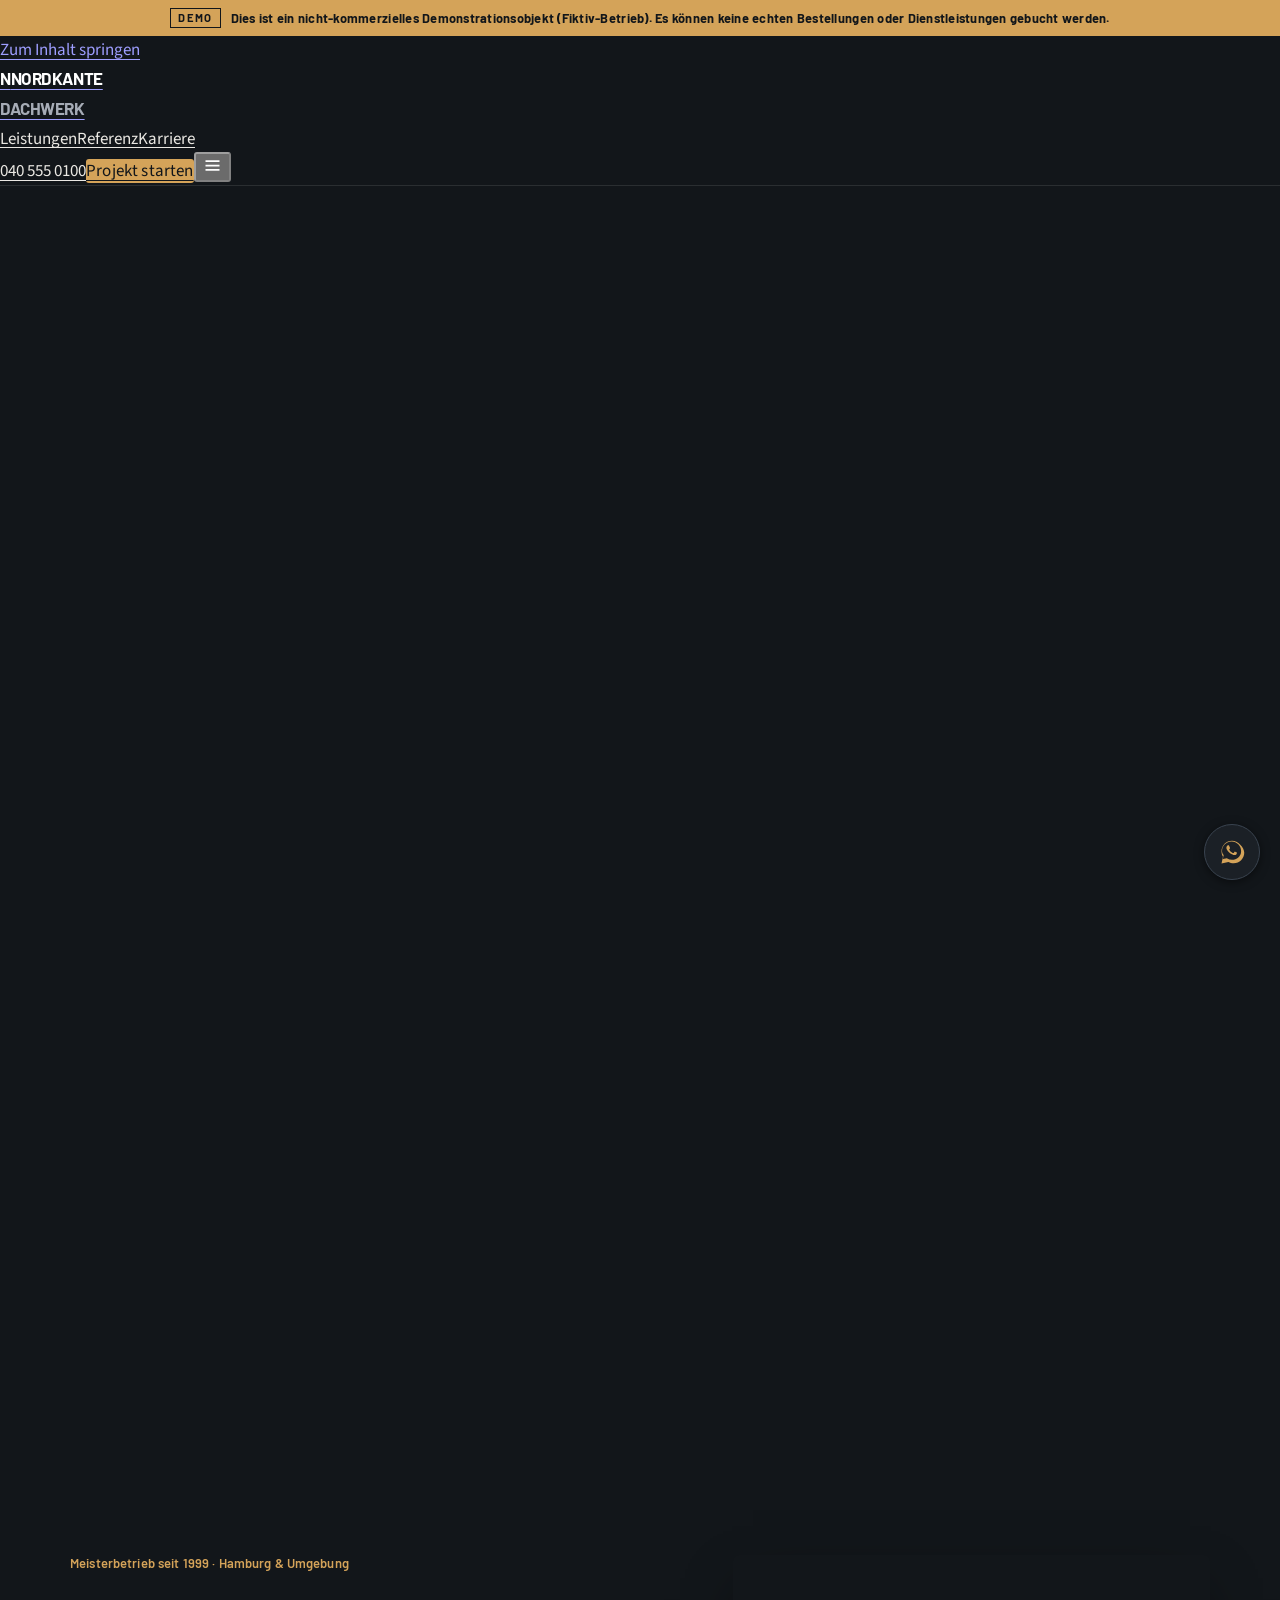
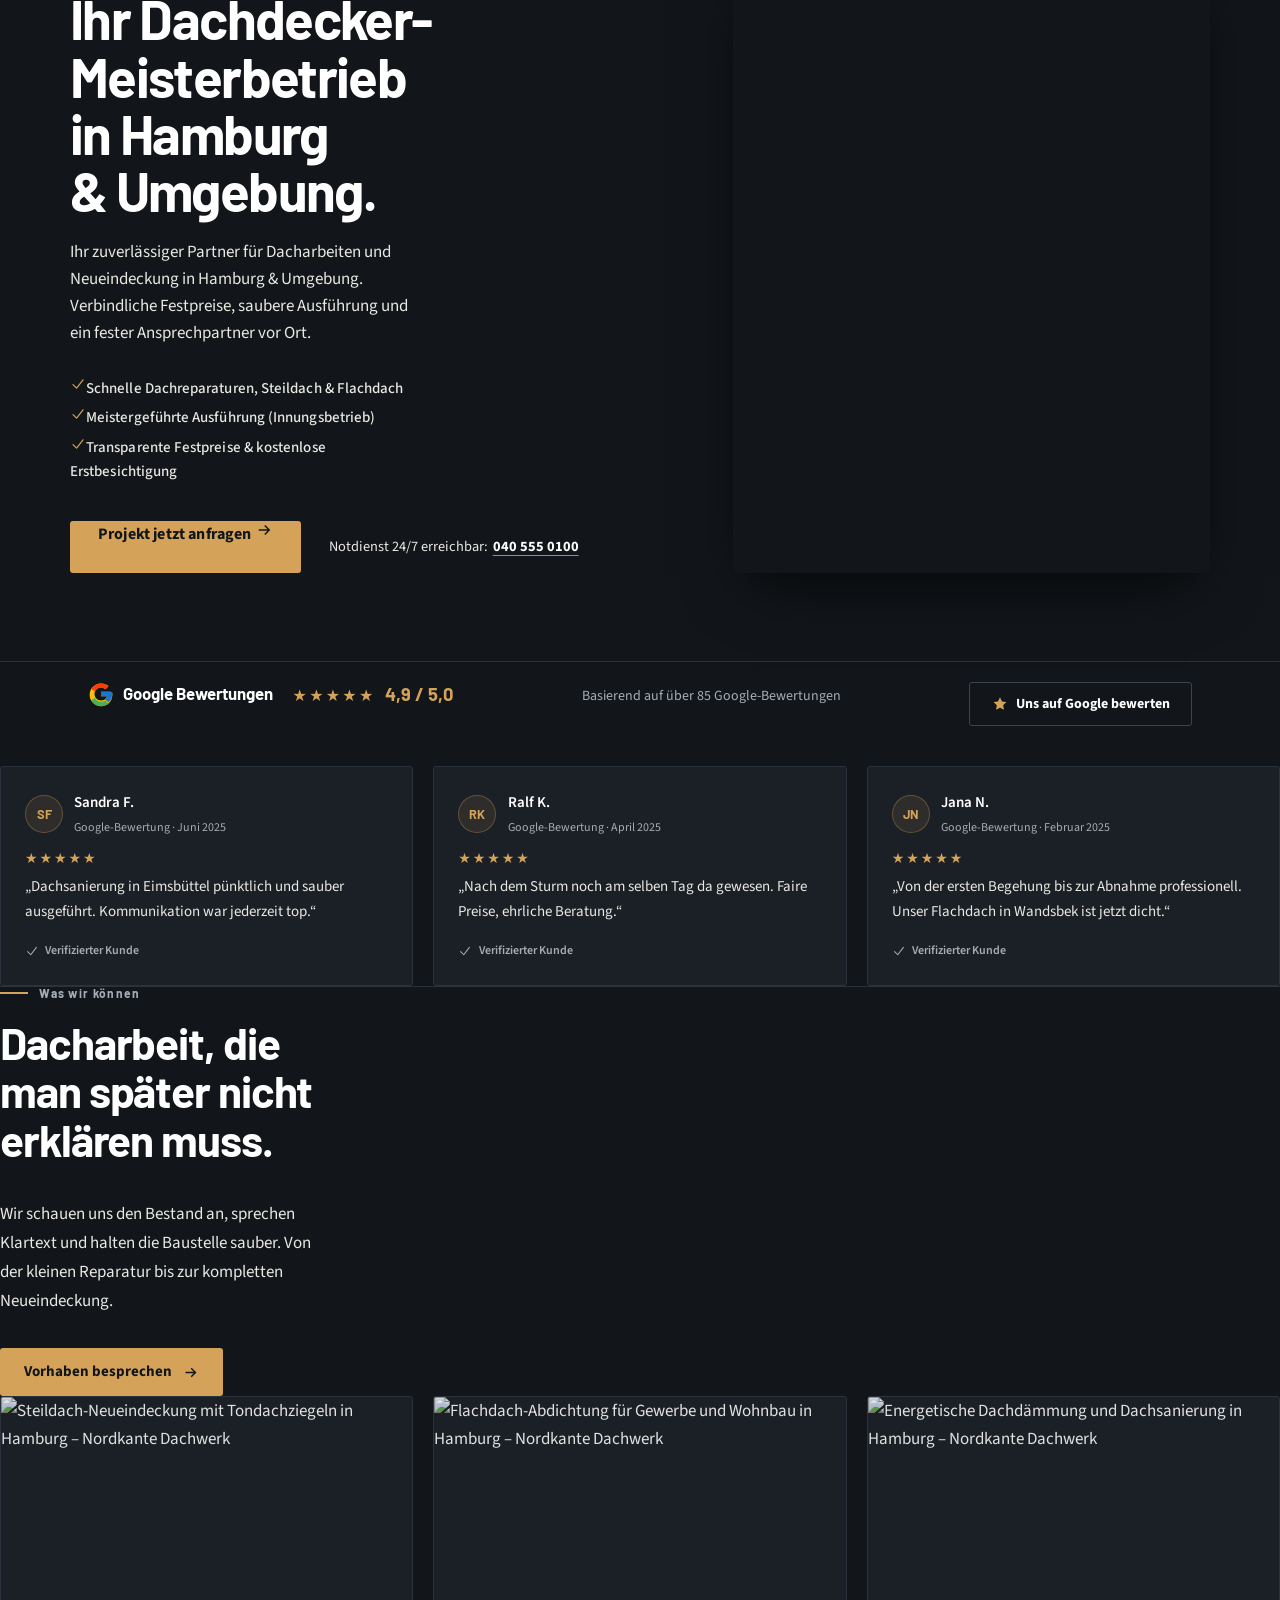
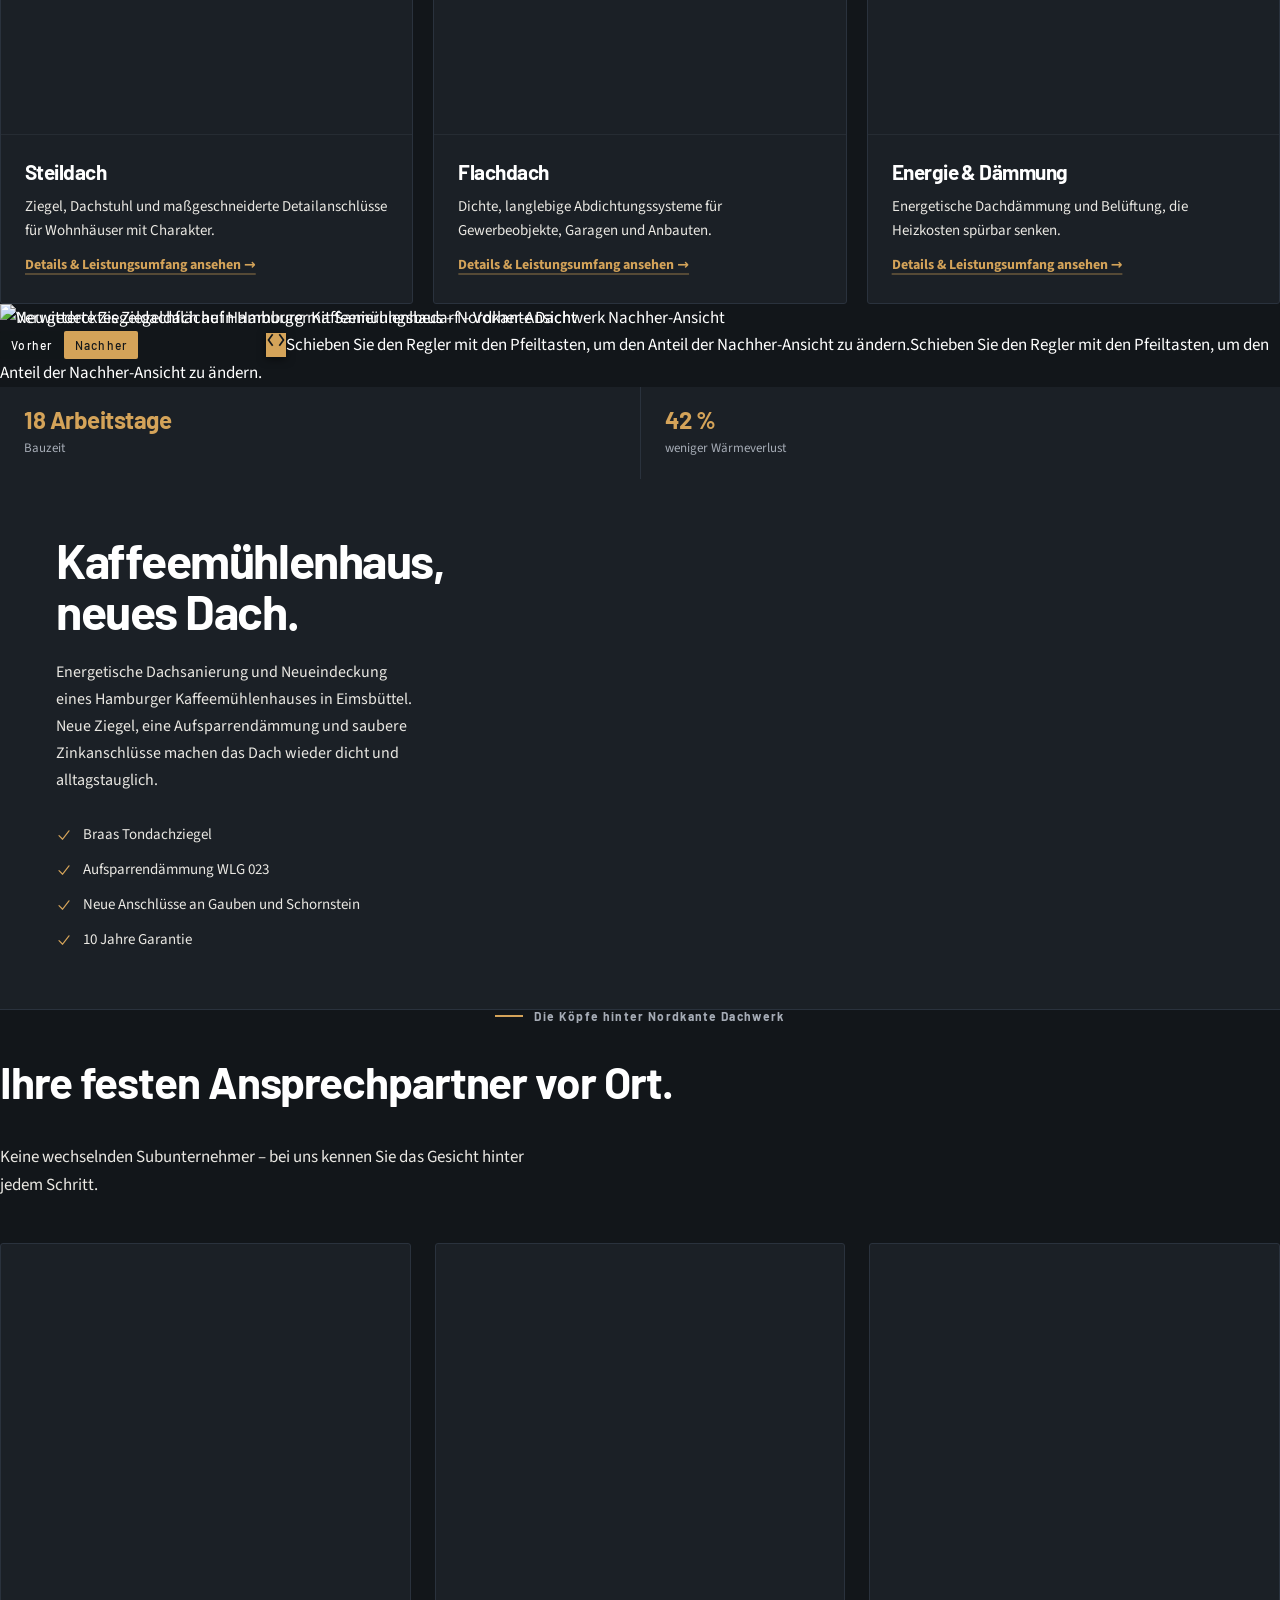
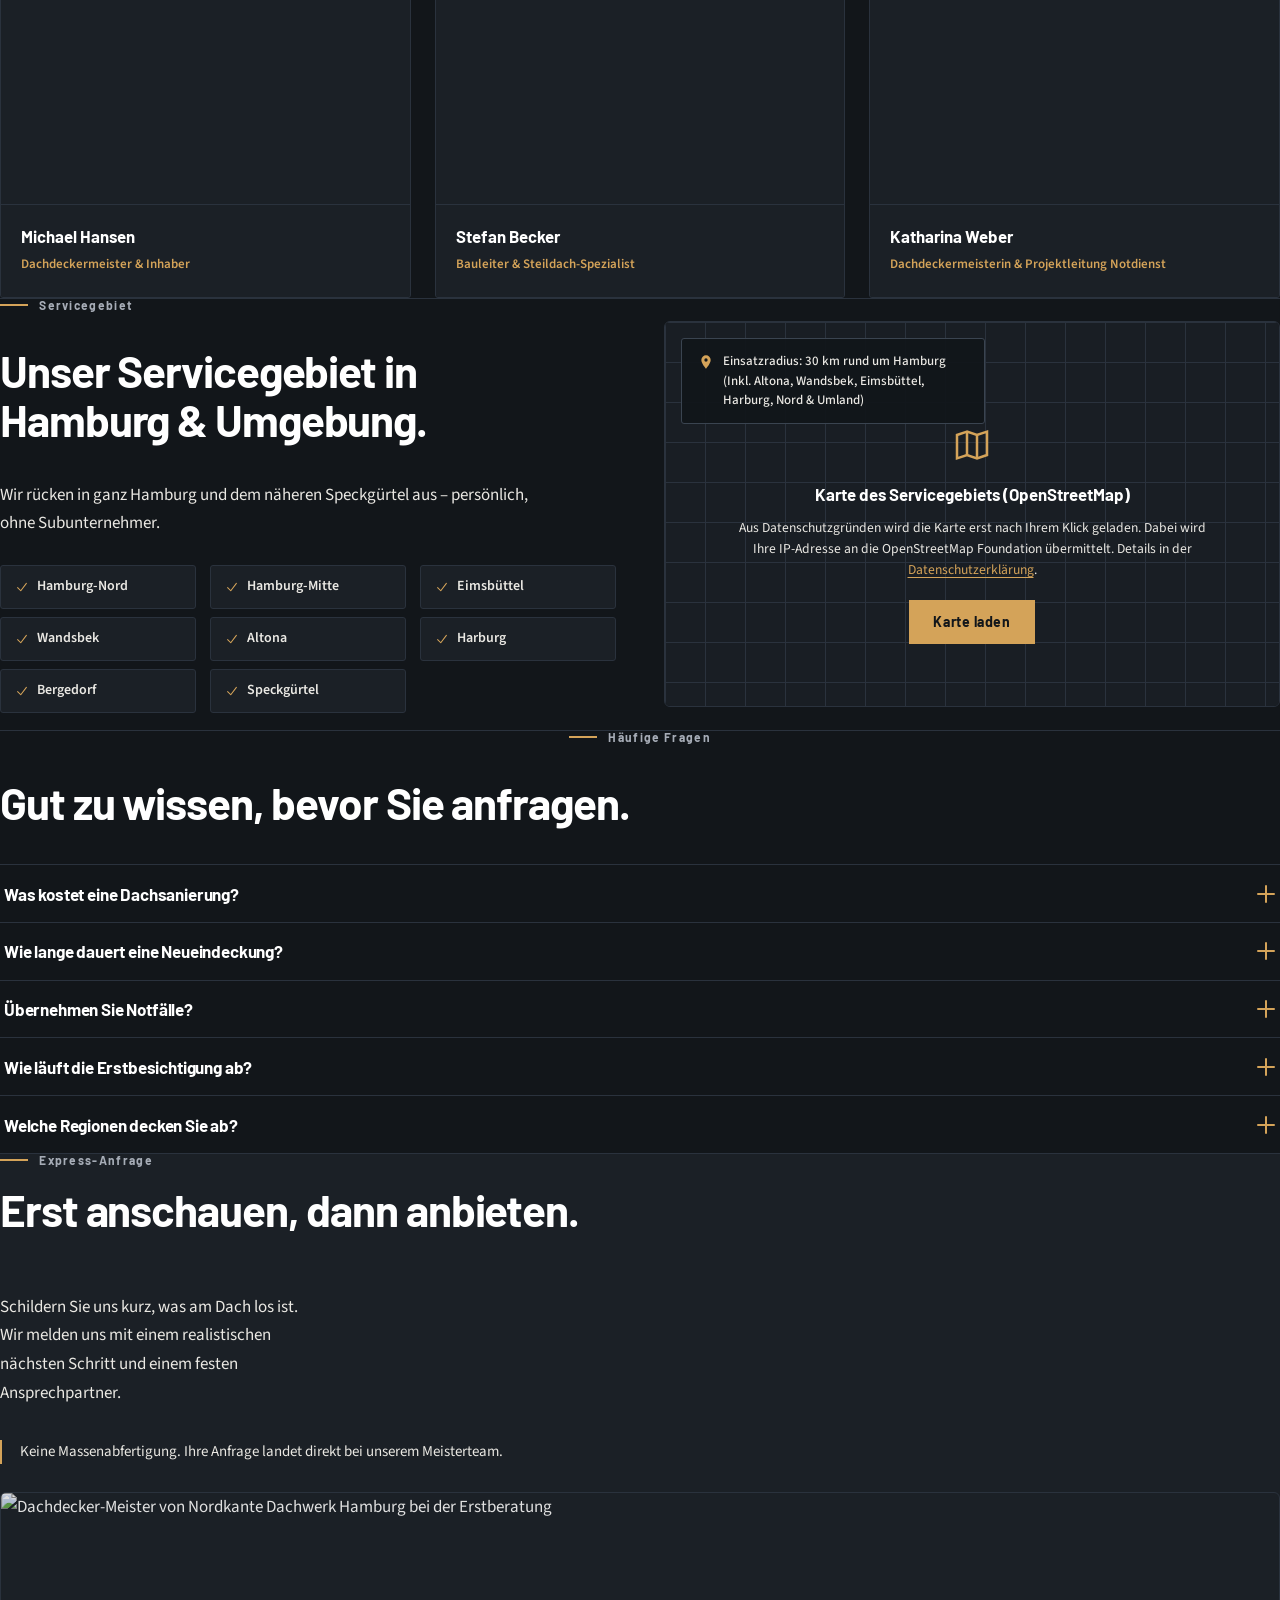
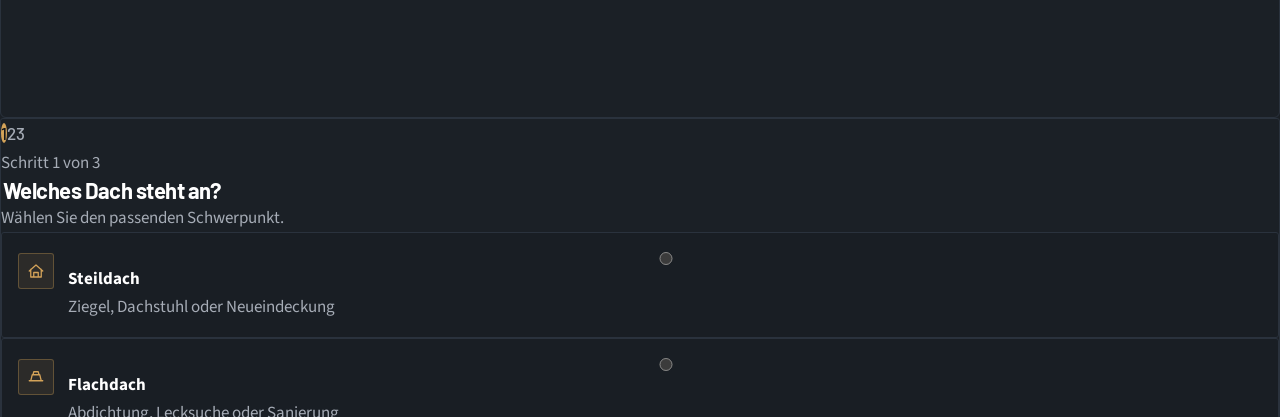
==== commit 10a9815d: "feat: compact mobile layout with team/reviews carousels, tighter spacing and unified sticky bar Redu" ====
--- a/index.html
+++ b/index.html
@@ -738,6 +738,7 @@
   #quote-form label[class*="cursor-pointer"]:has(input:focus-visible){outline:2px solid var(--accent);outline-offset:3px}
   #quote-form label[class*="cursor-pointer"] > span{grid-column:2}
   #quote-form label[class*="text-center"] > span{grid-column:1}
+  #quote-form label[class*="cursor-pointer"] > .choice-icon{grid-column:1}
   #quote-form label[class*="cursor-pointer"] .block.font-bold{color:var(--fg);font-weight:700}
   .choice-icon{
     grid-column:1;grid-row:1 / span 2;
@@ -888,85 +889,164 @@
   }
 
   @media (max-width:767px){
-    :root{--sticky-h:68px}
+    :root{--sticky-h:56px}
     body{font-size:16px}
 
-    #top .hero-inner{display:flex;flex-direction:column;align-items:flex-start;gap:1.15rem;padding:6.5rem 18px 2.75rem}
+    /* Sektionsabstaende: 30-50% weniger Luft als auf dem Desktop. ID-Selektoren
+       schlagen die Tailwind-Utilities (py-16/20/24) unabhaengig von der Ladereihenfolge. */
+    #google-reviews > div,#team > div,#servicegebiet > div,#faq > div,#bewerbung > div{padding-block:2.5rem}
+    #leistungen,#anfrage{padding-block:3rem}
+    footer > div{padding-block:2.25rem;gap:1.75rem}
+
+    /* Ueberschriften: eine Stufe kleiner, damit weniger Zeilen umbrechen */
+    #top .hero-content h1{font-size:clamp(1.75rem,6.8vw,2.25rem)}
+    #google-reviews h2,#leistungen h2,#team h2,#servicegebiet h2,#faq h2,#anfrage h2,#bewerbung h2{
+      font-size:clamp(1.55rem,6.2vw,1.9rem);line-height:1.12;
+    }
+    #leistungen h2,#anfrage h2{margin-top:.9rem}
+    #team h2,#servicegebiet h2,#faq h2,#bewerbung h2{margin-top:.75rem}
+    #leistungen > div > div:first-child > p:not(.text-xs),
+    #anfrage > div > div:first-child > p:not(.text-xs){margin-top:.9rem;font-size:.9375rem;line-height:1.6}
+    #team > div > div:first-child > p:not(.text-xs),
+    #servicegebiet .service-area-grid p:not(.text-xs),
+    #bewerbung > div > div:first-child > p:not(.text-xs){margin-top:.75rem;font-size:.9375rem;line-height:1.55}
+
+    /* Hero: Bild kleiner, Primaer-CTA vor den Bullets — damit er im ersten Screen liegt */
+    #top .hero-inner{display:flex;flex-direction:column;align-items:flex-start;gap:1rem;padding:6.25rem 18px 2.25rem}
     #top .hero-content{display:contents}
     #top .hero-kicker{order:1;margin-bottom:0}
-    #top .hero-content h1{order:2;max-width:100%;font-size:clamp(1.9rem,7.2vw,2.45rem)}
-    #top .hero-media{order:3;width:100%;height:13.5rem;min-height:0;margin:.35rem 0}
-    #top .hero-lead{order:4;margin-top:0;font-size:1rem}
-    #top .hero-bullets{order:5;margin-top:.35rem;width:100%}
-    #top .hero-cta-row{order:6;flex-direction:column;align-items:stretch;gap:.9rem;margin-top:1.35rem;width:100%}
-    #top .hero-primary{width:100%;justify-content:center}
-    #top .hero-emergency{justify-content:flex-start}
-
-    #leistungen > div > div:nth-child(2){grid-template-columns:1fr;gap:1.25rem}
+    #top .hero-content h1{order:2;max-width:100%}
+    #top .hero-media{order:3;width:100%;height:10rem;min-height:0;margin:.15rem 0}
+    #top .hero-lead{order:4;margin-top:0;font-size:.9375rem;line-height:1.55}
+    #top .hero-cta-row{order:5;flex-direction:column;align-items:stretch;gap:.5rem;margin-top:.35rem;width:100%}
+    #top .hero-bullets{order:6;margin-top:.5rem;width:100%}
+    #top .hero-bullets li{font-size:.875rem}
+    #top .hero-primary{width:100%;justify-content:center;min-height:3rem}
+    #top .hero-emergency{justify-content:center;min-height:2.5rem}
+
+    /* Bewertungen: Kopf kompakt, Karten als wischbare Reihe */
+    .google-reviews-head{gap:.4rem .875rem}
+    .google-reviews-cta{margin-top:.75rem;min-height:40px;padding:.4rem 1rem}
+    .google-reviews-grid{
+      display:flex;gap:.75rem;margin:1.5rem -20px 0;padding:0 20px .25rem;
+      overflow-x:auto;scroll-snap-type:x mandatory;scroll-padding-inline:20px;
+      -webkit-overflow-scrolling:touch;overscroll-behavior-x:contain;scrollbar-width:none;
+    }
+    .google-reviews-grid::-webkit-scrollbar{display:none}
+    .google-review-card{flex:0 0 min(78%,18rem);scroll-snap-align:start;padding:1.1rem 1.15rem}
+    .google-review-card .stars{margin-top:.6rem}
+    .google-review-card blockquote{font-size:.9rem;line-height:1.55}
+    .verified-badge,.verified-customer{padding-top:.75rem}
+
+    /* Leistungen: Bild als Vorschau links, Text rechts — statt drei Vollbild-Karten */
+    #leistungen > div{gap:1.75rem}
+    #leistungen > div > div:nth-child(2){grid-template-columns:1fr;gap:.75rem}
     #leistungen article:first-child{grid-column:auto}
-    #leistungen h2{max-width:16ch}
-    #leistungen > div > div:first-child > a[href="#anfrage"]{width:100%;justify-content:center}
-
-    .google-reviews-grid{grid-template-columns:1fr;gap:1rem;margin-top:1.75rem}
-    .google-reviews-head{gap:.5rem .875rem}
-
-    /* Referenz kompakt: Bild, Kennzahlen (2 Spalten), Kernpunkte ohne Luftpolster */
-    #comparison{aspect-ratio:4/3}
-    .showcase-final,#referenz .flex.flex-col.justify-center{padding:1.75rem 18px 2.25rem}
-    .showcase-final h2{font-size:clamp(1.65rem,6.5vw,2.1rem)}
-    .showcase-final .showcase-lead{margin-top:.85rem;font-size:.9375rem;line-height:1.55}
+    #leistungen h2{max-width:none}
+    #leistungen > div > div:first-child > a[href="#anfrage"]{width:100%;justify-content:center;margin-top:1.25rem}
+    #leistungen article{
+      display:grid;grid-template-columns:6.25rem minmax(0,1fr);grid-template-rows:auto auto auto auto;
+      column-gap:1rem;height:auto;
+    }
+    #leistungen article > img{
+      grid-column:1;grid-row:1 / -1;
+      width:100%;height:100%;aspect-ratio:auto;object-fit:cover;
+      border-bottom:0;border-right:1px solid var(--line);
+    }
+    #leistungen article h3{grid-column:2;margin:.9rem 1rem 0 0;font-size:1.0625rem}
+    #leistungen article p{grid-column:2;margin:.25rem 1rem 0 0;font-size:.875rem;line-height:1.5}
+    #leistungen .service-detail-trigger{grid-column:2;margin:.2rem 1rem 0 0;min-height:40px;font-size:.8125rem;line-height:1.35;text-wrap:balance}
+    #leistungen article > span:last-child{grid-column:2;margin:.15rem 1rem .9rem 0}
+
+    /* Referenz: Slider halbhoch (16:10), Kennzahlen 2-spaltig, Kernpunkte eng */
+    #comparison{aspect-ratio:16/10}
+    .showcase-final,#referenz .flex.flex-col.justify-center{padding:1.5rem 18px 1.75rem}
+    .showcase-final h2{font-size:clamp(1.55rem,6.2vw,1.9rem)}
+    .showcase-final .showcase-lead{margin-top:.7rem;font-size:.9375rem;line-height:1.55}
     .showcase-lead-more{display:none}
-    .showcase-checklist{gap:.45rem;margin-top:1.15rem}
+    .showcase-checklist{gap:.35rem;margin-top:1rem}
     .showcase-checklist li{font-size:.875rem}
-    .showcase-final-facts{grid-template-columns:repeat(2,minmax(0,1fr))}
-    .showcase-final-facts > div{padding:.85rem 1rem}
-    .showcase-final-facts strong{font-size:1.25rem}
-    .showcase-final-facts span{margin-top:.15rem;font-size:.75rem}
-
-    /* Team: Portraits oben verankert, damit Koepfe nie abgeschnitten werden */
-    .team-grid{grid-template-columns:1fr;gap:1rem;margin-top:1.75rem}
-    .team-card img{aspect-ratio:5/4;object-fit:cover;object-position:top center}
-
-    /* Servicegebiet: Stadtteile als kompakte Pills statt Liste */
-    .service-area-list{display:flex;flex-wrap:wrap;gap:8px;margin-top:1.25rem}
-    .service-area-list li{min-height:40px;padding:.45rem .75rem;font-size:.8125rem}
-    .service-area-map iframe,.map-consent{height:17rem;min-height:17rem}
-    .service-area-badge{left:.75rem;top:.75rem;padding:.65rem .8rem;font-size:.75rem}
-
-    .faq-question{font-size:1rem;padding:1rem .125rem}
-
-    #anfrage > div{display:flex;flex-direction:column;gap:1.75rem}
-    #anfrage > div > div:nth-child(2){padding:1.25rem 1rem!important}
-    #quote-form label[class*="cursor-pointer"]{padding:.875rem}
-
-    #bewerbung .job-perks{grid-template-columns:1fr;gap:.875rem;margin-top:2rem}
-    #quick-apply-open{width:100%;text-align:center}
-
-    .whatsapp-widget{right:.875rem;bottom:calc(var(--sticky-h) + .75rem);width:3.25rem;height:3.25rem}
-    .whatsapp-tooltip{display:none}
-
+    .showcase-final-facts{grid-template-columns:repeat(2,minmax(0,1fr));margin-top:1rem}
+    .showcase-final-facts > div{padding:.75rem .9rem}
+    .showcase-final-facts strong{font-size:1.2rem}
+    .showcase-final-facts span{margin-top:.1rem;font-size:.75rem}
+
+    /* Team: horizontales Karussell mit Scroll-Snap; die naechste Karte lugt hervor */
+    .team-grid{
+      display:flex;gap:.75rem;margin:1.5rem -20px 0;padding:0 20px .25rem;
+      overflow-x:auto;scroll-snap-type:x mandatory;scroll-padding-inline:20px;
+      -webkit-overflow-scrolling:touch;overscroll-behavior-x:contain;scrollbar-width:none;
+    }
+    .team-grid::-webkit-scrollbar{display:none}
+    .team-card{flex:0 0 min(68%,15rem);scroll-snap-align:start}
+    .team-card img{aspect-ratio:1/1;object-fit:cover;object-position:top center}
+    .team-card figcaption{padding:.8rem .9rem .95rem}
+    .team-card figcaption strong{font-size:.9375rem}
+    .team-card figcaption span{font-size:.75rem;line-height:1.35}
+
+    /* Servicegebiet: Stadtteile als zweispaltiges Raster, Karte flacher */
+    .service-area-grid{gap:1.5rem}
+    .service-area-list{grid-template-columns:repeat(2,minmax(0,1fr));gap:.4rem .5rem;margin-top:1rem}
+    .service-area-list li{min-height:38px;padding:.35rem .65rem;font-size:.8125rem}
+    .service-area-map iframe{height:15rem}
+    .map-consent{height:auto;min-height:15rem;padding:5rem 1rem 1.25rem}
+    .map-consent-icon{margin-bottom:.5rem}
+    .map-consent-text{font-size:.8125rem}
+    .map-consent-button{margin-top:.85rem}
+    .service-area-badge{left:.75rem;top:.75rem;padding:.55rem .7rem;font-size:.7rem;line-height:1.4}
+
+    .faq-list{margin-top:1.5rem}
+    .faq-question{font-size:1rem;min-height:52px;padding:.85rem .125rem}
+    .faq-answer{padding-bottom:1.1rem;font-size:.9rem}
+
+    /* Anfrage: Formularkarte direkt unter der Einleitung, Meisterbild flacher */
+    #anfrage > div{display:flex;flex-direction:column;gap:1.5rem}
+    #anfrage > div > div:first-child > div.border-l-2{margin-top:1.15rem;font-size:.875rem}
+    .meister-card{margin-top:1.15rem}
+    .meister-card img{height:10rem}
+    #anfrage > div > div:nth-child(2){padding:1.15rem 1rem!important}
+    #anfrage > div > div:nth-child(2) > div.mb-10{margin-bottom:1.5rem}
+    #quote-form label[class*="cursor-pointer"]{padding:.75rem .875rem;min-height:52px}
+    #quote-form legend{font-size:1.25rem}
+
+    /* Karriere: Vorteile als kompakte Zeilen (Icon links, Text rechts) */
+    #bewerbung .job-perks{grid-template-columns:1fr;gap:.6rem;margin-top:1.5rem}
+    #bewerbung .job-perk{display:grid;grid-template-columns:2.5rem minmax(0,1fr);column-gap:.9rem;padding:.9rem 1rem}
+    #bewerbung .job-perk-icon{grid-row:1 / span 2;width:2.5rem;height:2.5rem;margin:0}
+    #bewerbung .job-perk-icon svg{width:1.25rem;height:1.25rem}
+    #bewerbung .job-perk h3{grid-column:2;font-size:1rem}
+    #bewerbung .job-perk p{grid-column:2;margin-top:.2rem;font-size:.875rem;line-height:1.5}
+    #bewerbung > div > div.mt-12{margin-top:1.5rem}
+    #quick-apply-open{width:100%;text-align:center;min-height:3rem}
+
+    /* Schwebende Kontaktpunkte: eine Leiste statt Leiste + Button. WhatsApp
+       wandert in die Sticky-Leiste; der Floating-Button verdeckt so keinen Inhalt. */
+    .whatsapp-widget{display:none}
     .sticky-call-bar{
       position:fixed;inset:auto 0 0 0;z-index:40;
-      display:grid;grid-template-columns:1fr 1fr;gap:1px;
+      display:grid;grid-template-columns:1.25fr auto 1fr;gap:1px;
       background:var(--line);
       border-top:1px solid var(--line-strong);
       padding-bottom:env(safe-area-inset-bottom);
     }
     .sticky-call-bar a{
-      display:flex;align-items:center;justify-content:center;
-      min-height:68px;padding:.75rem .5rem;
+      display:flex;align-items:center;justify-content:center;gap:.45rem;
+      min-height:56px;padding:.5rem .5rem;
       font-family:'Barlow',sans-serif;font-size:.8125rem;font-weight:700;
-      letter-spacing:.02em;text-align:center;text-decoration:none;
+      letter-spacing:.02em;text-align:center;text-decoration:none;line-height:1.15;
     }
+    .sticky-call-bar a svg{width:1.25rem;height:1.25rem;flex:none}
     .sticky-call-bar .call{background:var(--accent);color:var(--accent-ink)}
+    .sticky-call-bar .whatsapp{width:3.5rem;background:var(--surface);color:var(--accent)}
     .sticky-call-bar .request{background:var(--surface-2);color:var(--fg)}
   }
 
   @media (max-width:400px){
-    h1,#top .hero-content h1{font-size:clamp(1.7rem,8vw,2.1rem)}
-    .showcase-final h2,h2{font-size:clamp(1.6rem,7.5vw,2rem)}
-    .showcase-final-facts > div{padding:.75rem .8rem}
+    h1,#top .hero-content h1{font-size:clamp(1.6rem,7.4vw,2rem)}
+    .showcase-final h2,h2{font-size:clamp(1.45rem,6.8vw,1.8rem)}
+    .showcase-final-facts > div{padding:.65rem .75rem}
     .showcase-final-facts strong{font-size:1.1rem}
+    #leistungen article{grid-template-columns:5.5rem minmax(0,1fr)}
   }
 
   /* --- 23. Demo-Hinweis (fixierte Top-Bar) -------------------------------- */
@@ -1039,7 +1119,7 @@
   <div id="quick-apply-modal" class="modal fixed inset-0 z-50 grid place-items-center p-5" hidden><div class="modal-card relative" role="dialog" aria-modal="true" aria-labelledby="quick-apply-title"><button id="quick-apply-close" type="button" class="absolute right-5 top-5 grid h-11 w-11 place-items-center border border-line text-2xl hover:bg-paper focus-ring" aria-label="Dialog schließen">×</button><p class="text-xs font-bold uppercase tracking-[.2em] text-rust">Quick-Bewerbung</p><h2 id="quick-apply-title" class="mt-3 font-display text-2xl font-bold">In 60 Sekunden bewerben</h2><p class="mt-2 text-sm text-ink/60">Nur 3 Angaben – wir melden uns pers&ouml;nlich, ganz ohne Lebenslauf.</p><form id="quick-apply-form" class="mt-6 space-y-4" novalidate><div><label for="qa-name">Name</label><input id="qa-name" name="name" type="text" autocomplete="name" required></div><div><label for="qa-phone">Telefonnummer</label><input id="qa-phone" name="phone" type="tel" autocomplete="tel" required></div><div><label for="qa-experience">Berufserfahrung</label><select id="qa-experience" name="experience" required><option value="">Bitte wählen</option><option>Auszubildender</option><option>Geselle</option><option>Meister</option><option>Quereinsteiger</option></select></div><button type="submit" class="mt-2 flex w-full min-h-12 items-center justify-center gap-2 bg-rust text-sm font-bold text-ink hover:bg-[#E5B263] focus-ring">Jetzt absenden</button></form><p id="quick-apply-status" class="mt-4 text-sm leading-6 text-ink/80" role="status" aria-live="polite" hidden></p></div></div>
   <div id="service-detail-modal" class="modal fixed inset-0 z-50 grid place-items-center p-5" hidden><div class="relative max-h-[85vh] w-full max-w-2xl overflow-y-auto bg-white p-6 shadow-2xl sm:p-10" role="dialog" aria-modal="true" aria-labelledby="service-detail-title"><button id="service-detail-close" type="button" class="absolute right-5 top-5 grid h-11 w-11 place-items-center border border-line text-2xl hover:bg-paper focus-ring" aria-label="Dialog schließen">×</button><p class="text-xs font-bold uppercase tracking-[.2em] text-rust">Leistungsumfang</p><h2 id="service-detail-title" class="mt-4 font-display text-3xl font-bold"></h2><div id="service-detail-content" class="mt-6 space-y-4 text-sm leading-7 text-ink/75"></div><a href="#anfrage" id="service-detail-cta" class="mt-8 inline-flex min-h-12 items-center justify-center gap-2 bg-rust px-6 text-sm font-bold text-ink hover:bg-[#E5B263] focus-ring">Direkt zur Express-Anfrage →</a></div></div>
   <a id="whatsapp-widget" class="whatsapp-widget" href="https://wa.me/49405550100?text=Hallo%20Nordkante%20Dachwerk%2C%20ich%20habe%20eine%20Frage%20zu%20einem%20Dachprojekt." target="_blank" rel="noopener noreferrer" aria-label="Frage per WhatsApp stellen"><svg width="28" height="28" viewBox="0 0 32 32" fill="currentColor" aria-hidden="true"><path d="M16 3C9.4 3 4 8.4 4 15c0 2.3.6 4.4 1.7 6.3L4 29l7.9-1.6c1.8.9 3.9 1.5 6.1 1.5 6.6 0 12-5.4 12-12S22.6 3 16 3Zm0 21.8c-2 0-3.8-.5-5.4-1.5l-.4-.2-4.7 1 1-4.6-.3-.4C5.2 17.6 4.6 16.3 4.6 15 4.6 9 9.5 4.1 15.5 4.1S26.4 9 26.4 15 21.5 24.8 16 24.8Zm6-8.1c-.3-.2-2-1-2.3-1.1-.3-.1-.5-.2-.7.2-.2.3-.8 1.1-1 1.3-.2.2-.4.2-.7.1-.3-.2-1.4-.5-2.6-1.6-1-.9-1.6-2-1.8-2.3-.2-.3 0-.5.1-.6.1-.1.3-.4.4-.5.1-.2.2-.3.3-.5.1-.2 0-.4 0-.5-.1-.2-.7-1.7-1-2.3-.3-.6-.5-.5-.7-.5h-.6c-.2 0-.5.1-.8.4-.3.3-1 1-1 2.4s1 2.8 1.2 3c.1.2 2.1 3.2 5 4.5.7.3 1.3.5 1.7.6.7.2 1.4.2 1.9.1.6-.1 1.8-.7 2-1.5.3-.7.3-1.3.2-1.5-.1-.1-.3-.2-.6-.3Z"/></svg><span class="whatsapp-tooltip">Frage per WhatsApp stellen</span></a>
-  <div class="sticky-call-bar" aria-label="Schnellkontakt"><a class="call" href="tel:+49405550100">24/7 Notdienst anrufen</a><a class="request" href="#anfrage">Express-Anfrage</a></div>
+  <div class="sticky-call-bar" aria-label="Schnellkontakt"><a class="call" href="tel:+49405550100"><svg width="20" height="20" viewBox="0 0 24 24" fill="none" stroke="currentColor" stroke-width="2" stroke-linecap="round" stroke-linejoin="round" aria-hidden="true"><path d="M22 16.9v3a2 2 0 0 1-2.2 2 19.8 19.8 0 0 1-8.6-3.1 19.5 19.5 0 0 1-6-6A19.8 19.8 0 0 1 2.1 4.2 2 2 0 0 1 4.1 2h3a2 2 0 0 1 2 1.7c.1.9.4 1.8.7 2.7a2 2 0 0 1-.5 2.1L8.1 9.8a16 16 0 0 0 6 6l1.3-1.3a2 2 0 0 1 2.1-.4c.9.3 1.8.6 2.7.7a2 2 0 0 1 1.8 2z"/></svg>Notdienst 24/7</a><a class="whatsapp" href="https://wa.me/49405550100?text=Hallo%20Nordkante%20Dachwerk%2C%20ich%20habe%20eine%20Frage%20zu%20einem%20Dachprojekt." target="_blank" rel="noopener noreferrer" aria-label="Frage per WhatsApp stellen"><svg width="20" height="20" viewBox="0 0 32 32" fill="currentColor" aria-hidden="true"><path d="M16 3C9.4 3 4 8.4 4 15c0 2.3.6 4.4 1.7 6.3L4 29l7.9-1.6c1.8.9 3.9 1.5 6.1 1.5 6.6 0 12-5.4 12-12S22.6 3 16 3Zm0 21.8c-2 0-3.8-.5-5.4-1.5l-.4-.2-4.7 1 1-4.6-.3-.4C5.2 17.6 4.6 16.3 4.6 15 4.6 9 9.5 4.1 15.5 4.1S26.4 9 26.4 15 21.5 24.8 16 24.8Zm6-8.1c-.3-.2-2-1-2.3-1.1-.3-.1-.5-.2-.7.2-.2.3-.8 1.1-1 1.3-.2.2-.4.2-.7.1-.3-.2-1.4-.5-2.6-1.6-1-.9-1.6-2-1.8-2.3-.2-.3 0-.5.1-.6.1-.1.3-.4.4-.5.1-.2.2-.3.3-.5.1-.2 0-.4 0-.5-.1-.2-.7-1.7-1-2.3-.3-.6-.5-.5-.7-.5h-.6c-.2 0-.5.1-.8.4-.3.3-1 1-1 2.4s1 2.8 1.2 3c.1.2 2.1 3.2 5 4.5.7.3 1.3.5 1.7.6.7.2 1.4.2 1.9.1.6-.1 1.8-.7 2-1.5.3-.7.3-1.3.2-1.5-.1-.1-.3-.2-.6-.3Z"/></svg></a><a class="request" href="#anfrage">Express-Anfrage</a></div>
   <script>
     (()=>{
       document.querySelectorAll('a[href^="tel:"]').forEach(link=>{link.href='tel:+49405550100'});document.querySelectorAll('p').forEach(paragraph=>{if(paragraph.textContent.trim()==='4,9 von 5 · 86 Bewertungen')paragraph.remove()});const menuButton=document.querySelector('#menu-button'),mobileMenu=document.querySelector('#mobile-menu');
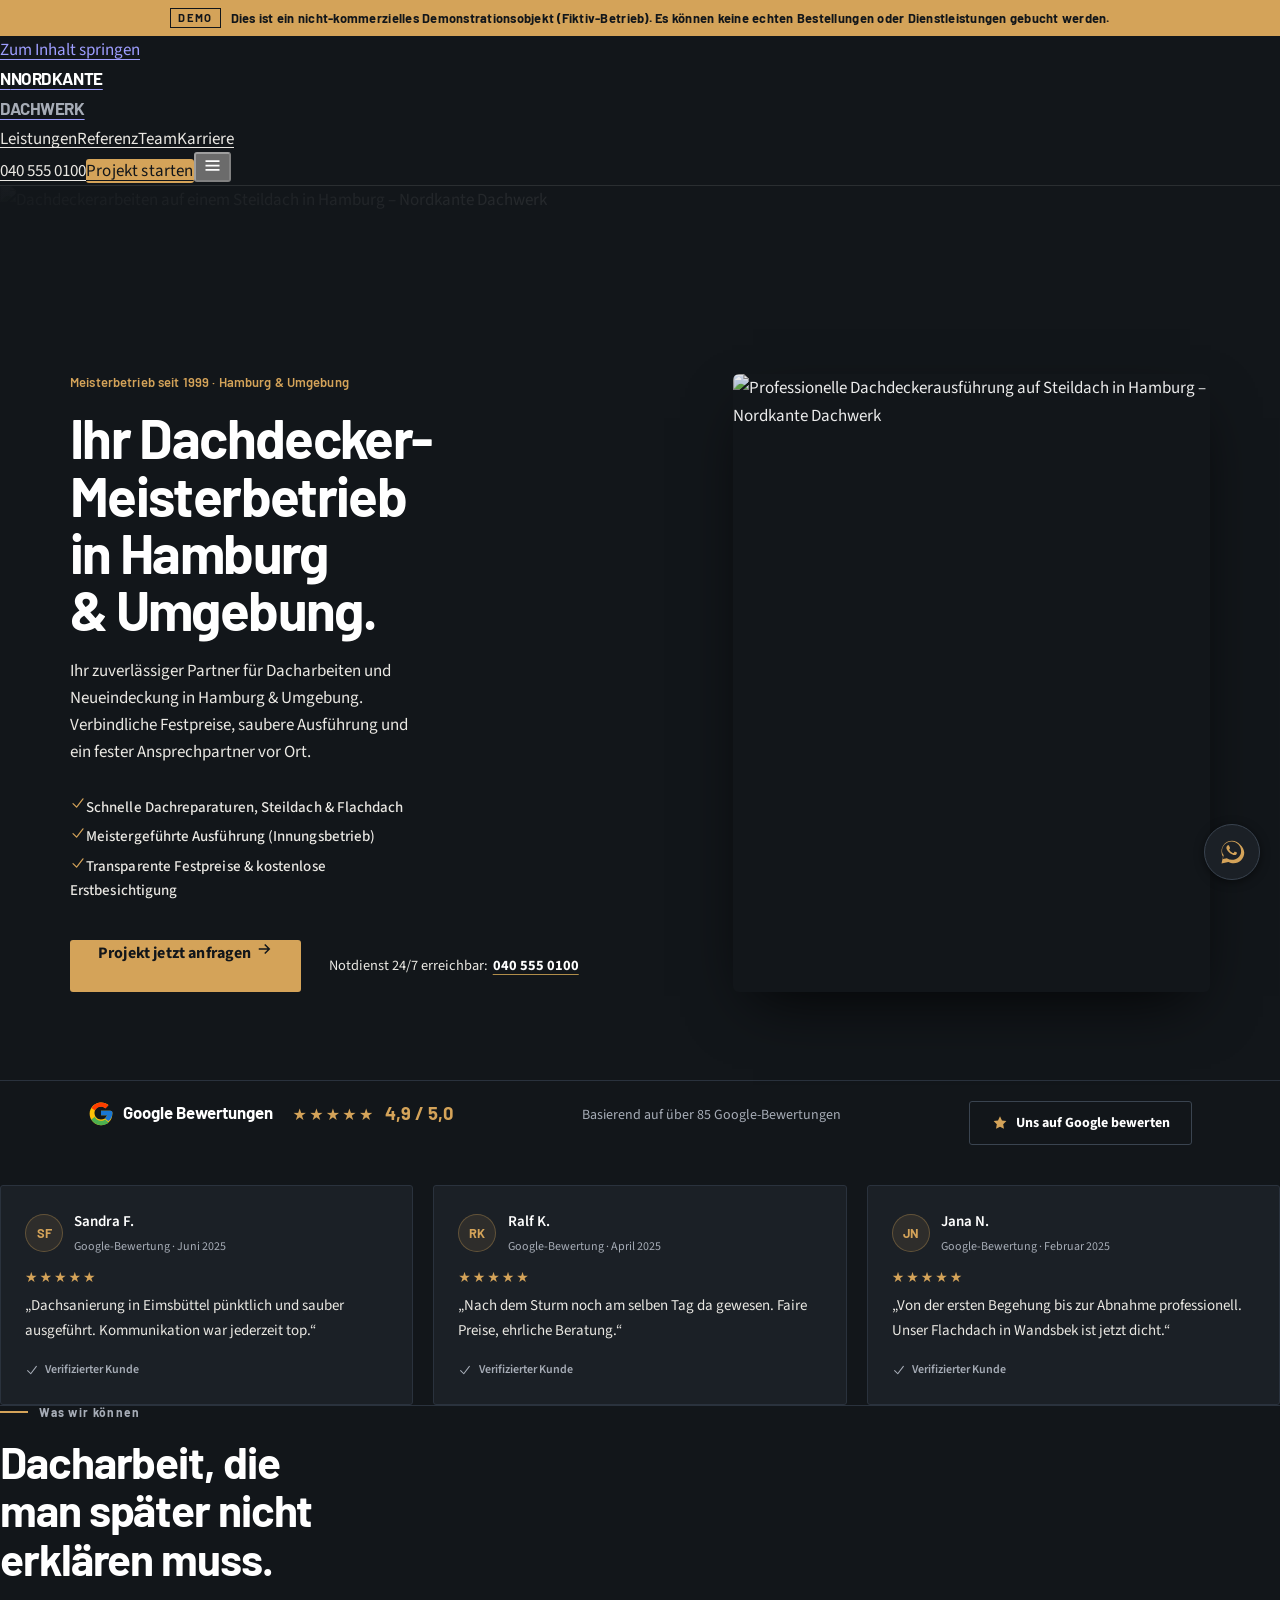
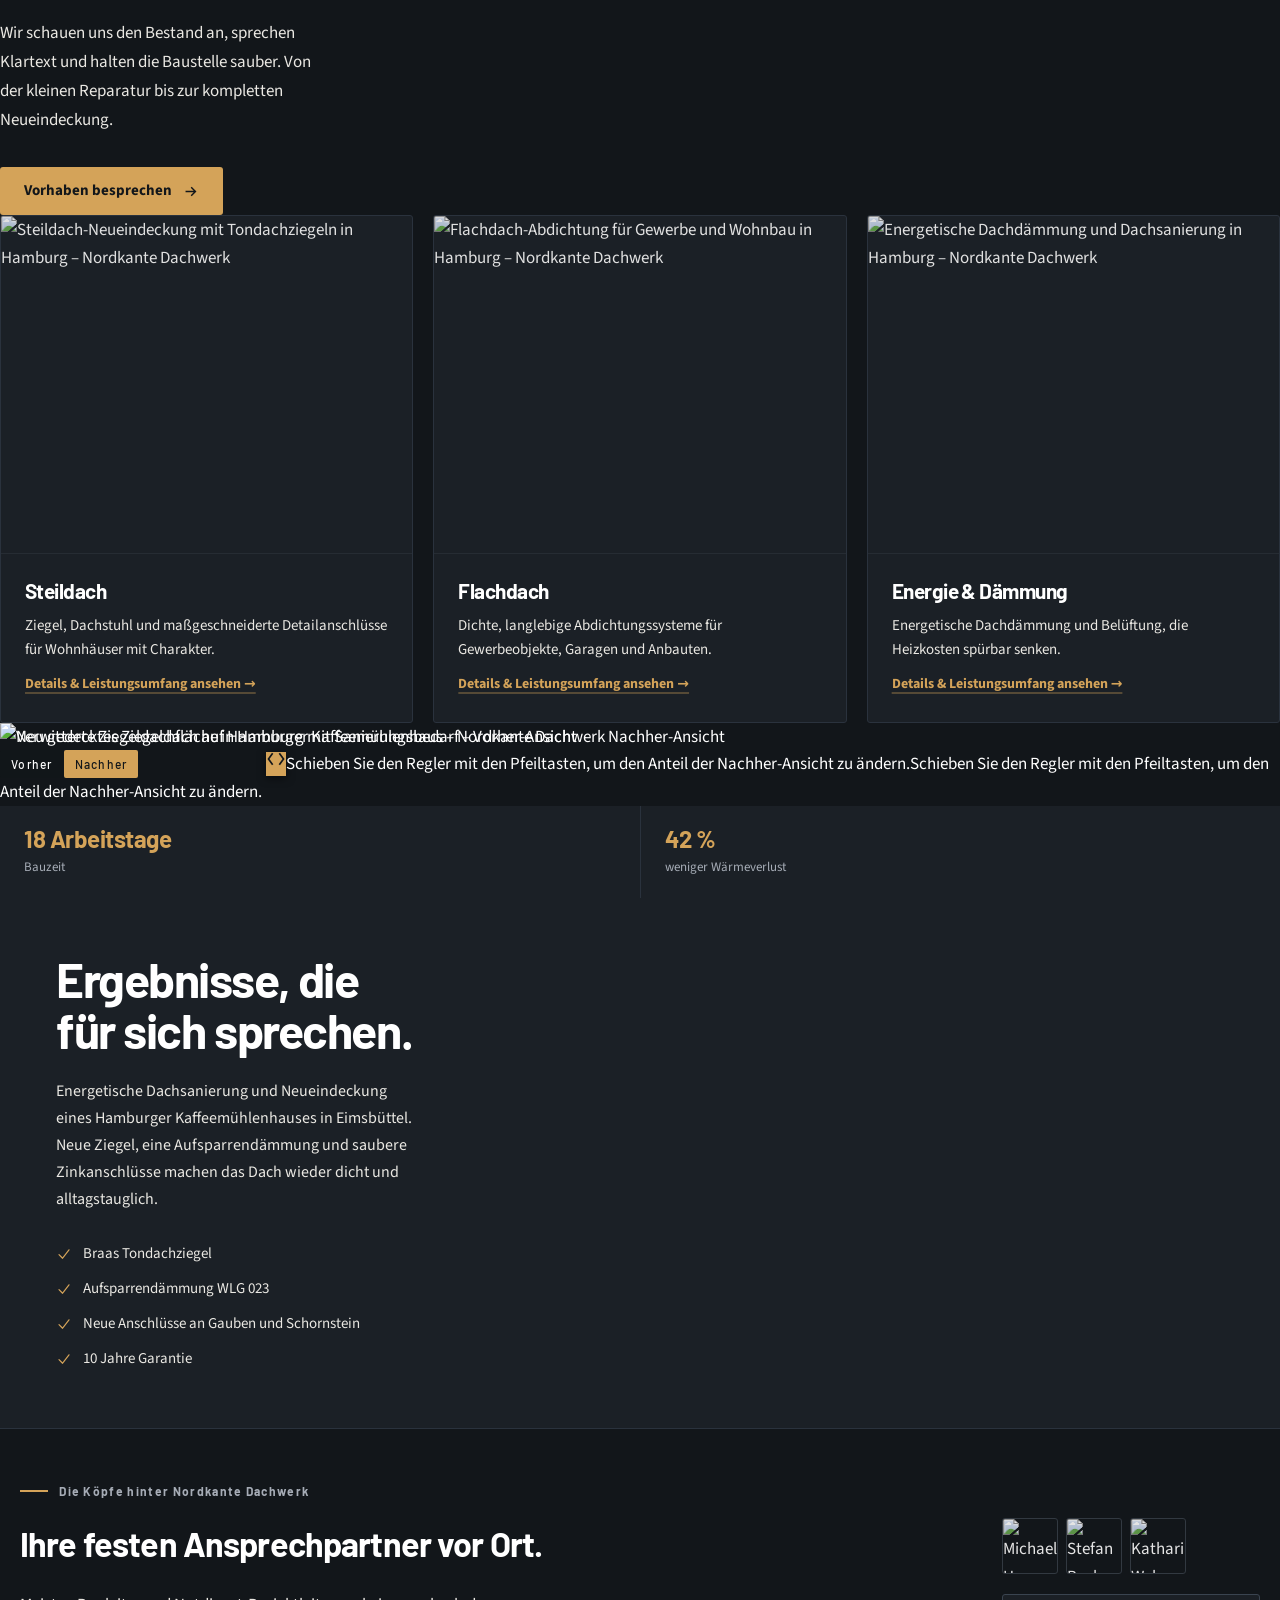
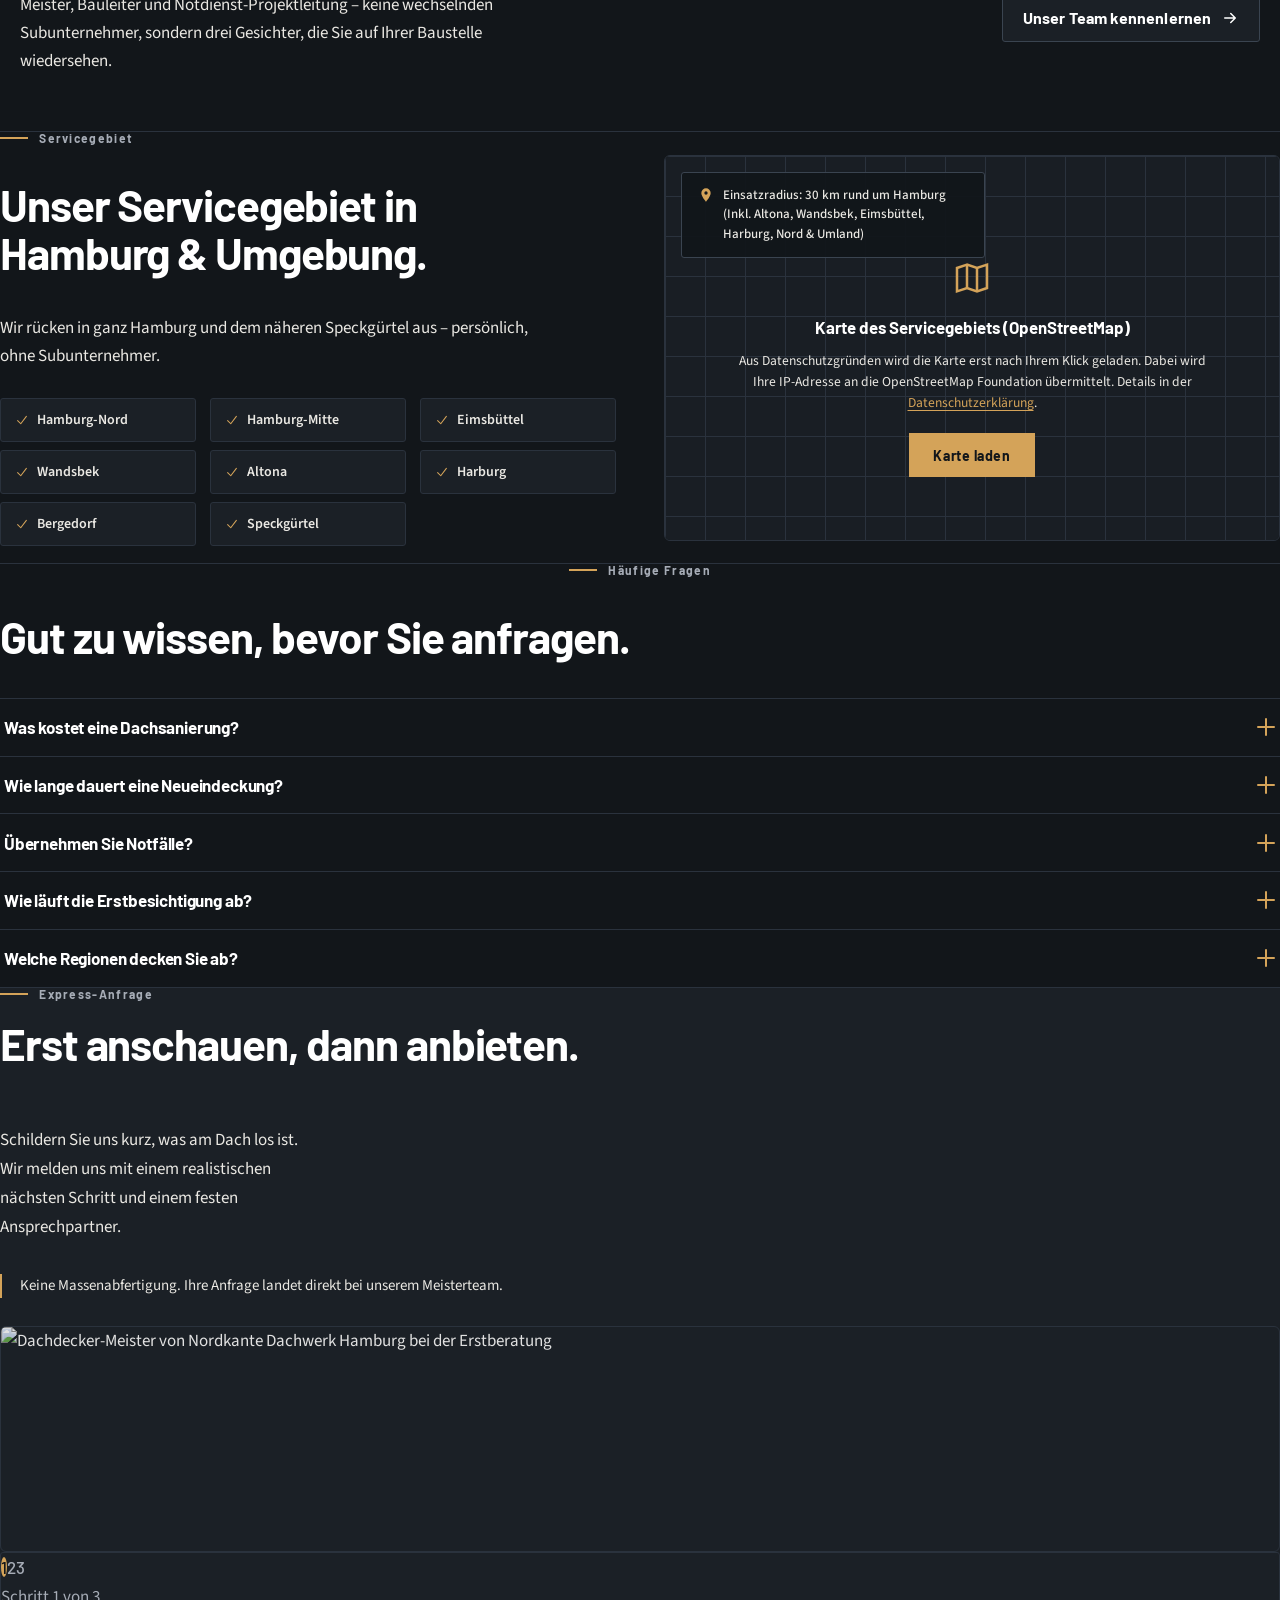
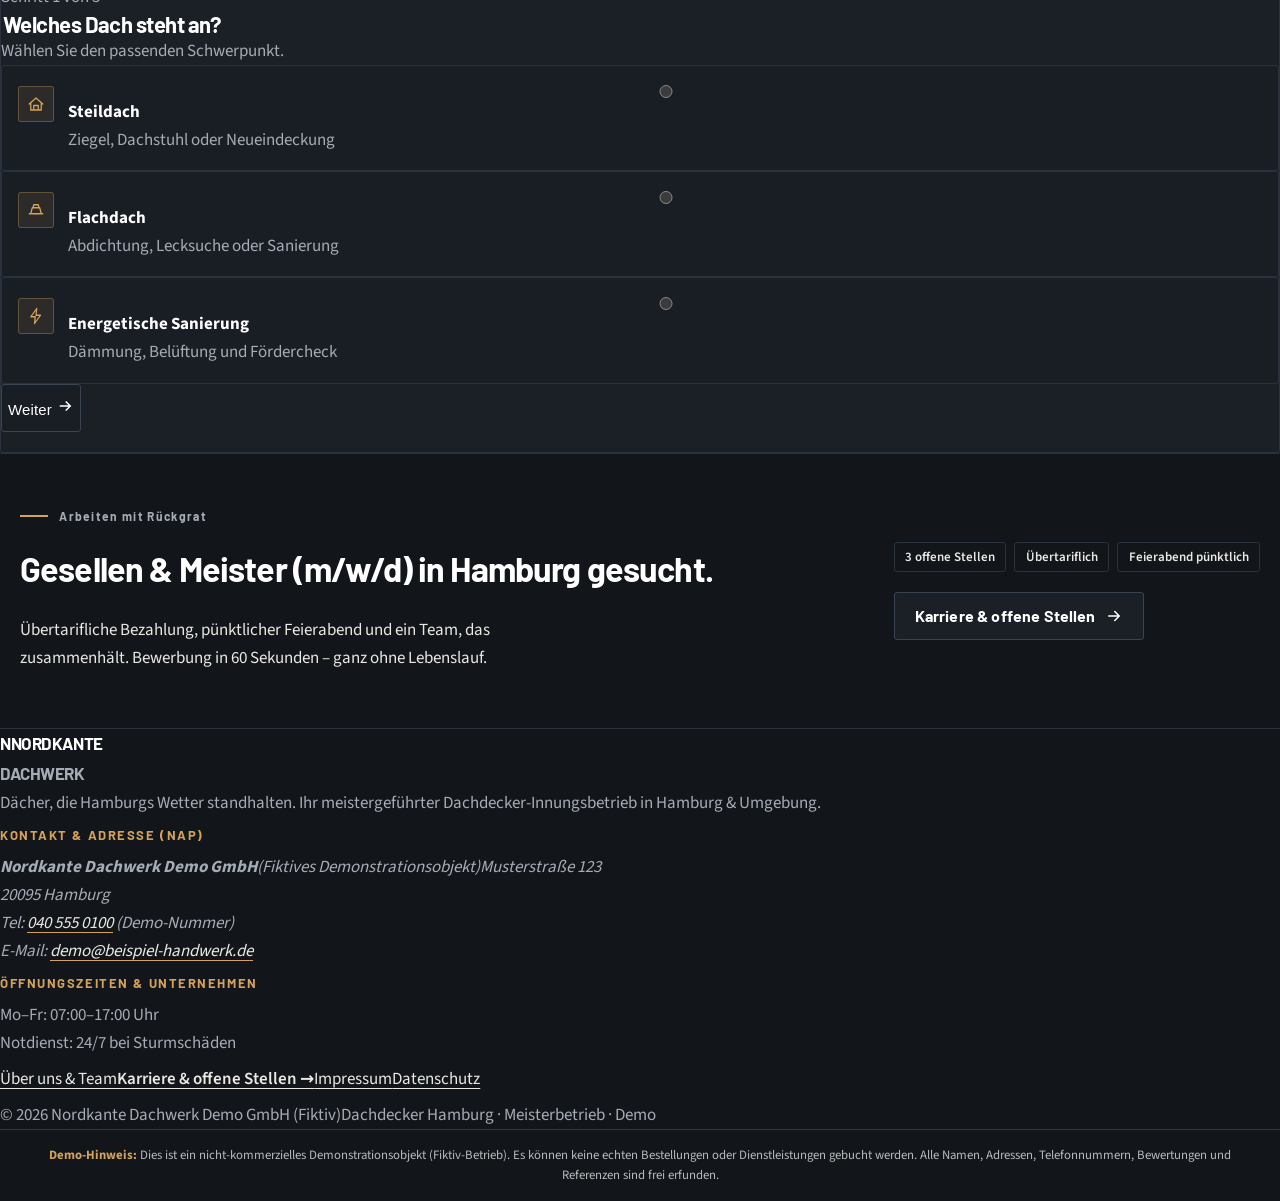
==== commit 945645f6: "refactor: shorten homepage with team/career teasers, add ueber-uns and karriere subpages - Replace #" ====
--- a/index.html
+++ b/index.html
@@ -53,1056 +53,25 @@
   <link href="fonts/fonts.css" rel="stylesheet">
   <script src="https://cdn.tailwindcss.com"></script>
   <script>tailwind.config={theme:{extend:{colors:{ink:'#12161A',rust:'#D4A359',lime:'#D4A359',paper:'#12161A',line:'#2A323D'},fontFamily:{sans:['Source Sans 3','sans-serif'],display:['Barlow','sans-serif']}}}}</script>
-  <style>
-  /* ==========================================================================
-     Nordkante Dachwerk — Architectural Dark.
-     Anthrazit-Schiefer als Grund, weisse Typografie, Kalkstein-Gelb als
-     einziger Akzent. Kein Rot. Tiefe entsteht durch Flaechenstufen und
-     Haarlinien, nicht durch Schatten.
-     ========================================================================== */
-
-  /* --- 1. Tokens ---------------------------------------------------------- */
-  :root{
-    color-scheme:dark;
-
-    /* Flaechenstufen — je hoeher das Element, desto heller der Grund */
-    --bg:#12161A;          /* 60% Ground — warmes Schiefer-Anthrazit */
-    --surface:#1B2026;     /* Karten und Sektionsbloecke — flach, klar */
-    --surface-2:#191E24;   /* Eingabefelder — eingelassen, dunkler als die Karte */
-    --surface-3:#191E24;   /* aktiv; Hover arbeitet ueber die Kante, nicht die Flaeche */
-    --line:#2A323D;        /* praezise 1px-Kante */
-    --line-strong:#3A4450;
-
-    /* Typografie — gestochen scharf auf Anthrazit */
-    --fg:#FFFFFF;          /* H1/H2 — Reinweiss */
-    --fg-2:#EAE8E3;        /* Fliesstext — warmes Naturcreme, 13.4:1 auf Karten */
-    --fg-3:#A6ACB6;        /* Sekundaer — Sandgrau, auf AAA angehoben (7.18:1) */
-
-    /* Akzent: Kalkstein-Gelb. Genau einer, gezielt eingesetzt. */
-    --accent:#D4A359;      /* 10% Action — mattes Messing */
-    --accent-strong:#E5B263;/* Hover: nuanciert heller, kein Glow */
-    --accent-dim:#B08D4A;
-    --accent-ink:#12161A;  /* dunkle Schrift auf Messingflaeche, 7.95:1 */
-    --accent-tint:rgba(212,163,89,.10);
-    --accent-line:rgba(212,163,89,.32);
-
-    /* Keine Fremdfarben: Fehler markiert eine 2px-Messingkante plus Klartext,
-       Status-Marker stehen in Sandgrau. Farbe ist nie der einzige Traeger. */
-
-    /* Kanten: gebaut, nicht abgerundet */
-    --r:3px;
-    --r-media:6px;
-
-    /* Bewegung: starke Kurven, kurze Dauern, nie `ease-in` */
-    --ease-out:cubic-bezier(.23,1,.32,1);
-    --t-fast:120ms;
-    --t:180ms;
-    --t-slow:260ms;
-
-    --sticky-h:0px;
-
-    --icon-check:url("data:image/svg+xml,%3Csvg xmlns='http://www.w3.org/2000/svg' viewBox='0 0 20 20'%3E%3Cpath d='M16.7 4.2a.75.75 0 0 1 .14 1.05l-8 10.5a.75.75 0 0 1-1.13.08l-4.5-4.5a.75.75 0 0 1 1.06-1.06l3.9 3.89 7.48-9.82a.75.75 0 0 1 1.05-.14z'/%3E%3C/svg%3E");
-    --icon-pin:url("data:image/svg+xml,%3Csvg xmlns='http://www.w3.org/2000/svg' viewBox='0 0 24 24'%3E%3Cpath d='M12 2a7 7 0 0 0-7 7c0 5.25 7 13 7 13s7-7.75 7-13a7 7 0 0 0-7-7zm0 9.5A2.5 2.5 0 1 1 12 6.5a2.5 2.5 0 0 1 0 5z'/%3E%3C/svg%3E");
-  }
-
-  /* --- 2. Basis ----------------------------------------------------------- */
-  *{box-sizing:border-box}
-  html{scroll-behavior:smooth;-webkit-text-size-adjust:100%;overflow-x:clip;background:var(--bg)}
-  body{
-    margin:0;
-    background:var(--bg);
-    color:var(--fg);
-    font-family:'Source Sans 3',ui-sans-serif,system-ui,sans-serif;
-    font-size:17px;
-    line-height:1.65;
-    font-feature-settings:"kern" 1;
-    overflow-x:clip;
-    padding-bottom:var(--sticky-h);
-  }
-  body.modal-open{overflow:hidden}
-  [hidden]{display:none!important}
-  .step-panel[hidden],.success-panel[hidden],.mobile-menu[hidden],.modal[hidden]{display:none!important}
-  img{max-width:100%}
-
-  /* --- 3. Flaechen: jede helle Tailwind-Flaeche auf die Dunkelstufen ------ */
-  body .bg-white{background-color:var(--surface)}
-  body .bg-paper{background-color:var(--bg)}
-  body .bg-ink{background-color:var(--bg)}
-  body .border-line{border-color:var(--line)}
-  body .divide-line > *{border-color:var(--line)}
-  body .bg-line{background-color:var(--line)}
-
-  #google-reviews,#team,#servicegebiet,#faq,#bewerbung{background:var(--bg)}
-  #referenz,#anfrage{background:var(--surface)}
-  #leistungen{background:var(--bg)}
-  #google-reviews,#leistungen,#team,#servicegebiet,#faq,#bewerbung{border-top:1px solid var(--line)}
-
-  /* --- 4. Typografie ------------------------------------------------------ */
-  h1,h2,h3,h4,.font-display{
-    font-family:'Barlow',ui-sans-serif,system-ui,sans-serif;
-    font-weight:700;
-    letter-spacing:-.025em;
-    color:var(--fg);
-    text-wrap:balance;
-  }
-  h1,#top .hero-content h1{
-    font-size:clamp(2.25rem,1.55rem + 2.7vw,3.4rem);
-    font-weight:700!important;
-    line-height:1.05;
-    letter-spacing:-.03em;
-  }
-  h2{font-size:clamp(1.875rem,1.3rem + 2vw,2.75rem);line-height:1.1;letter-spacing:-.027em}
-  h3{font-size:1.25rem;line-height:1.25;letter-spacing:-.015em}
-  footer h2{font-size:.8125rem}
-  p{margin-block:0}
-  main p:not([class*="text-xs"]):not(.hero-lead):not(.showcase-lead){max-width:68ch}
-
-  /* Sektionslabel: Kalksteinlinie statt schwebendem Etikett */
-  p.text-xs.font-bold.uppercase{
-    display:flex;
-    align-items:center;
-    gap:.7rem;
-    margin:0;
-    color:var(--fg-3);
-    font-family:'Barlow',sans-serif;
-    font-size:.75rem;
-    font-weight:700;
-    letter-spacing:.11em;
-    line-height:1;
-  }
-  p.text-xs.font-bold.uppercase::before{
-    content:"";
-    flex:0 0 1.75rem;
-    height:2px;
-    background:var(--accent);
-  }
-  .text-center > p.text-xs.font-bold.uppercase{justify-content:center}
-
-  /* --- 5. Schriftfarben: Tailwind-Opacity-Utilities auf lesbare Stufen ---- */
-  /* `body `-Praefix gewinnt per Spezifitaet, unabhaengig von der Ladereihenfolge */
-  body .text-ink\/80,body .text-ink\/75,body .text-ink\/70,body .text-ink\/65,
-  body .text-white\/90,body .text-white\/85,body .text-white\/80,body .text-white\/75{color:var(--fg-2)}
-  body .text-ink\/60,body .text-ink\/55,body .text-ink\/50,body .text-ink\/45,
-  body .text-white\/70,body .text-white\/68,body .text-white\/65,body .text-white\/62,
-  body .text-white\/60,body .text-white\/55,body .text-white\/50{color:var(--fg-3)}
-  body .text-ink{color:var(--accent-ink)}          /* steht ausschliesslich auf Akzentflaechen */
-  body .text-rust,body .text-lime{color:var(--accent)}
-  body .border-rust{border-color:var(--accent)}
-  body .decoration-rust{text-decoration-color:var(--accent)}
-  /* Akzentflaeche traegt dunkle Schrift — nie weisse auf Gelb */
-  body .bg-rust,body .bg-lime{background-color:var(--accent)}
-  body .bg-rust.text-white,body .bg-lime.text-white,
-  body .bg-rust,body .bg-lime{color:var(--accent-ink)}
-
-  /* --- 6. Browser-Oberflaechen -------------------------------------------- */
-  ::selection{background:var(--accent);color:var(--accent-ink)}
-  ::-moz-selection{background:var(--accent);color:var(--accent-ink)}
-  body{caret-color:var(--accent)}
-  html{scrollbar-color:var(--line-strong) var(--bg);scrollbar-width:thin}
-  ::-webkit-scrollbar{width:12px;height:12px}
-  ::-webkit-scrollbar-track{background:var(--bg)}
-  ::-webkit-scrollbar-thumb{background:var(--line-strong);border:3px solid var(--bg);border-radius:99px}
-  ::-webkit-scrollbar-thumb:hover{background:var(--fg-3)}
-  a{text-underline-offset:.22em;text-decoration-thickness:.08em}
-
-  /* --- 7. Fokus: Kalkstein-Gelb, ueberall gleich --------------------------- */
-  .focus-ring:focus-visible,
-  a:focus-visible,button:focus-visible,input:focus-visible,
-  select:focus-visible,textarea:focus-visible,[tabindex]:focus-visible{
-    outline:2px solid var(--accent);
-    outline-offset:3px;
-    border-radius:1px;
-  }
-
-  /* --- 8. Zustaende & Micro-Interactions ---------------------------------- */
-  a,button,summary,label,input,select,textarea{
-    transition:color var(--t) var(--ease-out),
-               background-color var(--t) var(--ease-out),
-               border-color var(--t) var(--ease-out),
-               box-shadow var(--t) var(--ease-out),
-               transform var(--t-fast) var(--ease-out);
-  }
-  a[href]:active,button:not(:disabled):active{transform:scale(.985)}
-  .hero-primary:active,#next-button:active,#submit-button:active,
-  #quick-apply-open:active,#quick-apply-form button:active,
-  .sticky-call-bar a:active,.google-reviews-cta:active{transform:scale(.97)}
-  button:disabled{opacity:.4;cursor:not-allowed}
-  button:not(:disabled),label[class*="cursor-pointer"]{cursor:pointer}
-
-  /* Primaerknopf: Kalkstein-Flaeche, dunkle Schrift */
-  .hero-primary,#submit-button,#quick-apply-open,#service-detail-cta,
-  #leistungen > div > div:first-child > a[href="#anfrage"],
-  #quick-apply-form button[type="submit"],.success-panel a[href^="tel:"]{
-    background:var(--accent);
-    color:var(--accent-ink);
-    border-radius:var(--r);
-    font-weight:700;
-  }
-  /* Sekundaerknopf: Flaeche aus dem Grund, Haarlinie als Kante */
-  #next-button{background:var(--surface-2);color:var(--fg);border:1px solid var(--line-strong);border-radius:var(--r)}
-
-  @media (hover:hover) and (pointer:fine){
-    .hero-primary:hover,#submit-button:hover,#quick-apply-open:hover,
-    #service-detail-cta:hover,#quick-apply-form button[type="submit"]:hover,
-    #leistungen > div > div:first-child > a[href="#anfrage"]:hover,
-    .success-panel a[href^="tel:"]:hover{background:var(--accent-strong)}
-    #next-button:hover{border-color:var(--accent)}
-  }
-  @media (prefers-reduced-motion:reduce){
-    html{scroll-behavior:auto}
-    *,*::before,*::after{animation-duration:.01ms!important;animation-iteration-count:1!important;transition-duration:.01ms!important}
-    a[href]:active,button:active{transform:none}
-  }
-
-  .hero-primary svg,#next-button svg,#quick-apply-open svg,
-  #leistungen > div > div:first-child > a[href="#anfrage"] svg{
-    transition:transform var(--t) var(--ease-out);
-  }
-  @media (hover:hover) and (pointer:fine){
-    .hero-primary:hover svg,#next-button:hover svg,#quick-apply-open:hover svg,
-    #leistungen > div > div:first-child > a[href="#anfrage"]:hover svg{transform:translateX(3px)}
-  }
-
-  /* --- 9. Header ---------------------------------------------------------- */
-  header{border-bottom:1px solid rgba(255,255,255,.10)}
-  header nav a{position:relative;padding-block:.35rem;color:var(--fg-2)}
-  header nav a::after{
-    content:"";
-    position:absolute;left:0;right:0;bottom:0;
-    height:1.5px;background:var(--accent);
-    transform:scaleX(0);transform-origin:left;
-    transition:transform var(--t) var(--ease-out);
-  }
-  @media (hover:hover) and (pointer:fine){
-    header nav a:hover{color:var(--fg)}
-    header nav a:hover::after{transform:scaleX(1)}
-  }
-  header a[href^="tel:"]{color:var(--fg-2)}
-  header a[href="#anfrage"]{border-radius:var(--r);letter-spacing:.01em}
-  #menu-button{border-radius:var(--r);border-color:rgba(255,255,255,.35);color:var(--fg)}
-  @media (hover:hover) and (pointer:fine){#menu-button:hover{background:rgba(255,255,255,.08)}}
-
-  .mobile-menu{background:var(--bg);color:var(--fg-2);border-top:1px solid var(--line)}
-  .mobile-menu a{
-    display:flex;align-items:center;
-    min-height:48px;
-    color:var(--fg-2);
-    border-bottom:1px solid var(--line);
-  }
-  .mobile-menu a:last-child{border-bottom:0}
-  .mobile-menu .text-lime{color:var(--accent)!important}
-
-  /* --- 10. Hero ----------------------------------------------------------- */
-  #top{position:relative;background:var(--bg);color:var(--fg);text-align:left}
-  #top .hero-bg{filter:saturate(.35) contrast(1.08) brightness(.62)}
-  .hero-scrim{
-    position:absolute;inset:0;
-    background:
-      linear-gradient(94deg, rgba(18,22,26,.96) 0%, rgba(18,22,26,.86) 42%, rgba(18,22,26,.52) 78%, rgba(18,22,26,.34) 100%),
-      linear-gradient(0deg, rgba(18,22,26,.85) 0%, rgba(18,22,26,0) 48%);
-  }
-  #top .hero-inner{
-    position:relative;z-index:2;
-    display:grid;grid-template-columns:1.12fr .88fr;
-    gap:3.5rem;align-items:center;
-    width:min(1180px,100%);margin-inline:auto;
-    padding:10rem 20px 5.5rem;
-  }
-  #top .hero-content{max-width:36rem}
-  #top .hero-kicker{
-    margin:0 0 1.1rem;
-    color:var(--accent);
-    font-family:'Barlow',sans-serif;
-    font-size:.8125rem;font-weight:600;
-    letter-spacing:.01em;line-height:1.35;
-  }
-  #top .hero-content h1{max-width:15ch;margin:0;color:var(--fg)}
-  #top .hero-lead{
-    max-width:44ch;margin:1.25rem 0 0;
-    color:var(--fg-2);
-    font-size:1.0625rem;line-height:1.6;
-  }
-  #top .hero-bullets{max-width:44ch;margin-top:1.5rem;list-style:none;padding:0}
-  #top .hero-bullets li{color:var(--fg-2);font-size:.9375rem;font-weight:500;letter-spacing:.005em}
-  #top .hero-bullets svg{color:var(--accent)!important;width:1rem;height:1rem;margin-top:.3rem}
-  #top .hero-cta-row{display:flex;flex-wrap:wrap;align-items:center;gap:1rem 1.75rem;margin-top:2.25rem}
-  #top .hero-primary{
-    min-height:3.25rem;padding-inline:1.75rem;
-    font-size:1rem;letter-spacing:.01em;text-decoration:none;
-  }
-  #top .hero-emergency{
-    display:inline-flex;align-items:center;min-height:2.75rem;
-    color:var(--fg-2);font-size:.9rem;text-decoration:none;
-  }
-  #top .hero-emergency strong{
-    margin-left:.35em;color:var(--fg);
-    text-decoration:underline;
-    text-decoration-color:var(--accent-dim);
-    text-underline-offset:.28em;
-    transition:text-decoration-color var(--t) var(--ease-out);
-  }
-  @media (hover:hover) and (pointer:fine){
-    #top .hero-emergency:hover strong{text-decoration-color:var(--accent)}
-  }
-  #top .hero-media{
-    position:relative;height:100%;min-height:24rem;
-    overflow:hidden;border-radius:var(--r-media);
-    box-shadow:0 24px 60px -20px rgba(0,0,0,.85);
-  }
-  #top .hero-media img{display:block;width:100%;height:100%;object-fit:cover;filter:saturate(.8) brightness(.92)}
-
-  /* Der eine inszenierte Moment: der Hero setzt sich beim Laden einmal. */
-  @media (prefers-reduced-motion:no-preference){
-    #top .hero-kicker,#top .hero-content h1,#top .hero-lead,
-    #top .hero-bullets,#top .hero-cta-row,#top .hero-media{
-      animation:hero-settle 620ms var(--ease-out) both;
-    }
-    #top .hero-content h1{animation-delay:60ms}
-    #top .hero-lead{animation-delay:120ms}
-    #top .hero-bullets{animation-delay:170ms}
-    #top .hero-cta-row{animation-delay:220ms}
-    #top .hero-media{animation-delay:110ms;animation-duration:760ms}
-  }
-  @keyframes hero-settle{from{opacity:0;transform:translateY(14px)}to{opacity:1;transform:none}}
-
-  /* --- 11. Google-Bewertungen --------------------------------------------- */
-  .google-reviews-head{
-    display:flex;flex-wrap:wrap;align-items:center;justify-content:center;
-    gap:.6rem 1.25rem;text-align:center;
-  }
-  .google-reviews-brand{
-    display:inline-flex;align-items:center;gap:.55rem;
-    font-family:'Barlow',sans-serif;font-size:1.05rem;font-weight:700;color:var(--fg);
-  }
-  .google-reviews-score{display:inline-flex;align-items:baseline;gap:.6rem}
-  .google-reviews-score strong{font-family:'Barlow',sans-serif;font-size:1.15rem;color:var(--accent)}
-  .stars{color:var(--accent);letter-spacing:.14em;font-size:1rem;line-height:1}
-  .google-reviews-basis{width:100%;margin-top:.25rem;color:var(--fg-3);font-size:.875rem}
-  .google-reviews-cta{
-    display:inline-flex;align-items:center;gap:.5rem;
-    min-height:44px;margin-top:1.25rem;padding:.6rem 1.35rem;
-    border:1px solid var(--line-strong);border-radius:var(--r);
-    color:var(--fg);font-size:.875rem;font-weight:700;text-decoration:none;
-  }
-  .google-reviews-cta svg{width:1rem;height:1rem;flex:none;color:var(--accent)}
-  @media (hover:hover) and (pointer:fine){
-    .google-reviews-cta:hover{border-color:var(--accent)}
-  }
-  .google-reviews-grid{display:grid;grid-template-columns:repeat(3,minmax(0,1fr));gap:1.25rem;margin-top:2.5rem}
-  .google-review-card{
-    display:flex;flex-direction:column;
-    margin:0;padding:1.5rem;
-    border:1px solid var(--line);border-radius:var(--r);
-    background:var(--surface);
-  }
-  .google-review-top{display:flex;align-items:center;gap:.7rem}
-  .google-avatar{
-    display:grid;place-items:center;
-    width:2.375rem;height:2.375rem;flex:0 0 2.375rem;
-    border-radius:50%;background:var(--accent-tint);color:var(--accent);
-    border:1px solid var(--accent-line);
-    font-family:'Barlow',sans-serif;font-weight:700;font-size:.8rem;
-  }
-  .google-review-top strong{display:block;font-size:.9375rem;color:var(--fg);font-weight:600}
-  .google-review-date{display:block;margin-top:.1rem;color:var(--fg-3);font-size:.75rem}
-  .google-review-card .stars{display:block;margin-top:.9rem;font-size:.875rem}
-  .google-review-card blockquote{margin:.6rem 0 0;color:var(--fg-2);font-size:.9375rem;line-height:1.65}
-  .verified-badge,.verified-customer{
-    display:inline-flex;align-items:center;gap:.4rem;
-    margin-top:auto;padding-top:1rem;
-    color:var(--fg-3);font-size:.75rem;font-weight:600;
-  }
-  .verified-badge::before,.verified-customer::before{
-    content:"";width:.875rem;height:.875rem;flex:none;background:currentColor;
-    -webkit-mask:var(--icon-check) center/contain no-repeat;
-            mask:var(--icon-check) center/contain no-repeat;
-  }
-  .verified-customer svg{display:none}
-
-  /* --- 12. Leistungen ----------------------------------------------------- */
-  #leistungen > div{align-items:start}
-  #leistungen h2{margin-top:1.25rem;max-width:13ch}
-  #leistungen > div > div:first-child > p:not(.text-xs){
-    max-width:40ch;margin-top:1.35rem;color:var(--fg-2);line-height:1.7;
-  }
-  #leistungen > div > div:first-child > a[href="#anfrage"]{
-    display:inline-flex;align-items:center;gap:.6rem;
-    min-height:3rem;margin-top:2rem;padding:0 1.5rem;
-    border:0;font-size:.9375rem;text-decoration:none;box-shadow:none;
-  }
-  #leistungen > div > div:nth-child(2){
-    display:grid;grid-template-columns:repeat(3,minmax(0,1fr));
-    grid-auto-rows:1fr;gap:1.25rem;
-  }
-  #leistungen article{
-    display:flex;flex-direction:column;
-    min-width:0;height:100%;padding:0;overflow:hidden;
-    border:1px solid var(--line)!important;border-radius:var(--r);
-    background:var(--surface)!important;
-    transition:border-color var(--t) var(--ease-out),background-color var(--t) var(--ease-out);
-  }
-  @media (hover:hover) and (pointer:fine){
-    #leistungen article:hover{border-color:var(--accent)!important}
-  }
-  #leistungen article > img{
-    display:block;width:100%;aspect-ratio:16/10;
-    object-fit:cover;border-bottom:1px solid var(--line);
-    filter:saturate(.78) brightness(.88);
-    transition:filter var(--t-slow) var(--ease-out);
-  }
-  @media (hover:hover) and (pointer:fine){
-    #leistungen article:hover > img{filter:saturate(.95) brightness(1)}
-  }
-  #leistungen article > svg{display:none}
-  #leistungen article h3{margin:1.5rem 1.5rem 0;font-size:1.3rem}
-  #leistungen article p{max-width:none;margin:.6rem 1.5rem 0;color:var(--fg-2);font-size:.9375rem;line-height:1.6}
-  #leistungen article > span:last-child{
-    display:inline-flex;align-self:flex-start;
-    margin:1.25rem 1.5rem 1.5rem;padding:.25rem .55rem;
-    border:1px solid var(--line);border-radius:2px;
-    color:var(--fg-3);font-size:.75rem;font-weight:700;letter-spacing:.08em;
-  }
-  .service-detail-trigger{
-    display:inline-flex;align-items:center;align-self:flex-start;
-    min-height:44px;margin:auto 1.5rem 1rem;padding:0;
-    border:0;background:none;
-    color:var(--accent);font-family:inherit;font-size:.875rem;font-weight:700;
-    text-decoration:underline;text-decoration-color:var(--accent-line);
-    text-decoration-thickness:1.5px;text-underline-offset:.3em;
-  }
-  @media (hover:hover) and (pointer:fine){
-    .service-detail-trigger:hover{color:var(--accent-strong);text-decoration-color:var(--accent)}
-  }
-
-  /* --- 13. Referenz + Vorher/Nachher-Vergleich ---------------------------- */
-  #referenz{color:var(--fg)}
-  #referenz > .mx-auto.grid{align-items:stretch}
-  .showcase-left{display:flex;flex-direction:column;align-self:stretch;min-width:0}
-
-  /* Der Vergleich: gesamte Flaeche ist Ziehflaeche. `contain` sperrt Layout-
-     Effekte ein, clip-path laeuft auf der GPU — daher kein Layout-Shift. */
-  #comparison{
-    --position:50%;
-    position:relative;width:100%;max-width:100%;flex:1 1 auto;
-    overflow:hidden;
-    contain:layout paint;
-    touch-action:pan-y;            /* vertikal scrollt, horizontal zieht */
-    cursor:ew-resize;
-    user-select:none;-webkit-user-select:none;
-    background:var(--bg);
-  }
-  #comparison img{
-    pointer-events:none;
-    -webkit-user-drag:none;user-drag:none;
-  }
-  #comparison > img{position:absolute;inset:0;width:100%;height:100%;object-fit:cover}
-  .slider-after{
-    position:absolute;inset:0;
-    width:100%!important;height:100%;
-    overflow:hidden;
-    clip-path:inset(0 calc(100% - var(--position)) 0 0);
-  }
-  #comparison .slider-after img{
-    position:absolute;inset:0;
-    width:100%!important;max-width:100%!important;height:100%;object-fit:cover;
-  }
-  #comparison > span[class*="left-5"],#comparison > span[class*="right-5"]{
-    z-index:3;border-radius:2px;
-    padding:.45rem .7rem;pointer-events:none;
-    font-family:'Barlow',sans-serif;font-size:.75rem;letter-spacing:.1em;
-  }
-  #comparison > span[class*="left-5"]{background:rgba(18,22,26,.88);color:var(--fg)}
-  #comparison > span[class*="right-5"]{background:var(--accent);color:var(--accent-ink)}
-
-  .slider-handle{
-    left:var(--position);
-    top:0;height:100%;width:2px;
-    margin-left:-1px;
-    background:var(--accent);
-    box-shadow:0 0 0 1px rgba(18,22,26,.55);
-    pointer-events:none;z-index:4;
-  }
-  #comparison .slider-handle > span{
-    width:2.75rem;height:2.75rem;
-    background:var(--accent);color:var(--accent-ink);
-    box-shadow:0 2px 8px rgba(0,0,0,.55);
-  }
-  /* Waehrend des Ziehens keine Uebergaenge — sonst laeuft der Regler nach. */
-  #comparison.is-dragging .slider-after,#comparison.is-dragging .slider-handle{will-change:clip-path,left}
-  #comparison:not(.is-dragging) .slider-after{transition:clip-path var(--t-fast) var(--ease-out)}
-  #comparison:not(.is-dragging) .slider-handle{transition:left var(--t-fast) var(--ease-out)}
-
-  /* Tastaturbedienung: nativer Regler bleibt, liegt unsichtbar als 44px-Ziel */
-  #comparison-range{
-    z-index:5;height:44px;margin-inline:auto;
-    background:transparent;appearance:none;-webkit-appearance:none;
-    opacity:0;pointer-events:none;   /* ganze Flaeche zieht; Regler bleibt Tastaturziel */
-  }
-  #comparison-range::-webkit-slider-runnable-track{height:44px;background:transparent}
-  #comparison-range::-moz-range-track{height:44px;background:transparent}
-  #comparison-range::-webkit-slider-thumb{-webkit-appearance:none;width:44px;height:44px;border-radius:50%;background:transparent}
-  #comparison-range::-moz-range-thumb{width:44px;height:44px;border:0;border-radius:50%;background:transparent}
-  /* Fokus sichtbar am Griff, nicht am unsichtbaren Regler */
-  #comparison:has(#comparison-range:focus-visible) .slider-handle > span{
-    outline:2px solid var(--fg);outline-offset:3px;
-  }
-  #comparison:has(#comparison-range:focus-visible){outline:2px solid var(--accent);outline-offset:-2px}
-  #comparison.is-dragging{cursor:grabbing}
-
-  .showcase-final,#referenz .flex.flex-col.justify-center{
-    display:flex;flex-direction:column;justify-content:center;
-    min-width:0;align-self:stretch;
-    padding:3.5rem;
-  }
-  .showcase-final h2{
-    margin:0;max-width:15ch;
-    font-family:'Barlow',sans-serif;
-    font-size:clamp(2rem,1.35rem + 2.4vw,3rem);
-    font-weight:700;line-height:1.06;letter-spacing:-.03em;color:var(--fg);
-  }
-  .showcase-final .showcase-lead{max-width:46ch;margin:1.35rem 0 0;color:var(--fg-2);font-size:1rem;line-height:1.7}
-  .showcase-checklist{display:grid;gap:.65rem;margin:1.75rem 0 0;padding:0;list-style:none}
-  .showcase-checklist li{display:flex;align-items:center;gap:.7rem;color:var(--fg-2);font-size:.9375rem}
-  .showcase-checklist li::before{
-    content:"";width:1rem;height:1rem;flex:none;background:var(--accent);
-    -webkit-mask:var(--icon-check) center/contain no-repeat;
-            mask:var(--icon-check) center/contain no-repeat;
-  }
-  /* Kennzahlen: der zweite gezielte Akzenteinsatz */
-  .showcase-final-facts{display:grid;grid-template-columns:repeat(2,minmax(0,1fr));gap:1px;margin:0;background:var(--line)}
-  .showcase-final-facts > div{min-width:0;padding:1.25rem 1.5rem;background:var(--surface);color:var(--fg)}
-  .showcase-final-facts strong{
-    display:block;
-    font-family:'Barlow',sans-serif;font-size:1.5rem;font-weight:700;
-    line-height:1.1;letter-spacing:-.02em;color:var(--accent);
-  }
-  .showcase-final-facts span{display:block;margin-top:.3rem;color:var(--fg-3);font-size:.8125rem}
-  .showcase-note,.showcase-kicker{display:none}
-
-  /* --- 14. Team ----------------------------------------------------------- */
-  .team-grid{display:grid;grid-template-columns:repeat(3,minmax(0,1fr));gap:1.5rem;margin-top:2.75rem}
-  .team-card{
-    position:relative;margin:0;overflow:hidden;
-    border:1px solid var(--line);border-radius:var(--r);background:var(--surface);
-    transition:border-color var(--t) var(--ease-out);
-  }
-  .team-card img{
-    display:block;width:100%;aspect-ratio:4/5;object-fit:cover;object-position:top center;
-    filter:saturate(.72) brightness(.86) contrast(1.04);
-    transition:transform var(--t-slow) var(--ease-out),filter var(--t-slow) var(--ease-out);
-  }
-  @media (hover:hover) and (pointer:fine){
-    .team-card:hover{border-color:var(--accent)}
-    .team-card:hover img{transform:scale(1.025);filter:saturate(.9) brightness(.98) contrast(1.04)}
-  }
-  .team-card figcaption{padding:1.1rem 1.25rem 1.35rem;background:var(--surface);border-top:1px solid var(--line)}
-  .team-card figcaption strong{display:block;font-family:'Barlow',sans-serif;font-size:1.05rem;font-weight:700;color:var(--fg)}
-  .team-card figcaption span{display:block;margin-top:.2rem;color:var(--accent);font-size:.8125rem;font-weight:600}
-
-  /* --- 15. Servicegebiet -------------------------------------------------- */
-  .service-area-grid{display:grid;grid-template-columns:1fr 1fr;gap:3rem;align-items:center}
-  .service-area-list{display:grid;grid-template-columns:repeat(auto-fit,minmax(9.5rem,1fr));gap:.5rem .875rem;margin-top:1.75rem;padding:0;list-style:none}
-  .service-area-list li{
-    display:flex;align-items:center;gap:.5rem;
-    min-height:44px;padding:.5rem .875rem;
-    border:1px solid var(--line);border-radius:var(--r);
-    background:var(--surface);
-    color:var(--fg-2);font-size:.875rem;font-weight:600;
-    white-space:nowrap;hyphens:none;
-  }
-  .service-area-list li::before{
-    content:"";width:.875rem;height:.875rem;flex:none;background:var(--accent);
-    -webkit-mask:var(--icon-check) center/contain no-repeat;
-            mask:var(--icon-check) center/contain no-repeat;
-  }
-  .service-area-map{
-    position:relative;overflow:hidden;
-    border:1px solid var(--line);border-radius:var(--r-media);
-  }
-  .service-area-map iframe{display:block;width:100%;height:24rem;border:0;filter:grayscale(.7) invert(.92) hue-rotate(180deg) brightness(.92) contrast(.95)}
-  /* 2-Klick-Loesung: Karte laedt erst nach Einwilligung (kein IP-Transfer vorab) */
-  .map-consent{
-    display:flex;flex-direction:column;align-items:center;justify-content:center;
-    min-height:24rem;padding:4.5rem 1.5rem 2rem;text-align:center;
-    background:
-      linear-gradient(var(--line) 1px,transparent 1px) 0 0/2.5rem 2.5rem,
-      linear-gradient(90deg,var(--line) 1px,transparent 1px) 0 0/2.5rem 2.5rem,
-      var(--surface-2);
-    color:var(--fg-2);
-  }
-  .map-consent-icon{color:var(--accent);margin-bottom:1rem}
-  .map-consent-title{font-family:'Barlow',sans-serif;font-size:1.05rem;font-weight:700;color:var(--fg)}
-  .map-consent-text{max-width:32ch;margin-top:.5rem;font-size:.85rem;line-height:1.55;color:var(--fg-2)}
-  .map-consent-text a{color:var(--accent);text-decoration:underline}
-  .map-consent-button{
-    margin-top:1.25rem;min-height:2.75rem;padding:0 1.5rem;
-    background:var(--accent);color:#12161A;
-    font-family:'Barlow',sans-serif;font-size:.875rem;font-weight:700;letter-spacing:.04em;
-    border:0;cursor:pointer;
-  }
-  .map-consent-button:hover{background:#E5B263}
-  .service-area-badge{
-    position:absolute;left:1rem;top:1rem;z-index:1;
-    display:flex;align-items:flex-start;gap:.55rem;
-    max-width:min(19rem,calc(100% - 2rem));
-    padding:.8rem 1rem;
-    border:1px solid var(--line-strong);border-radius:var(--r);
-    background:rgba(18,22,26,.94);
-    color:var(--fg-2);font-size:.8125rem;font-weight:500;line-height:1.5;
-  }
-  .service-area-badge::before{
-    content:"";width:1rem;height:1rem;flex:none;margin-top:.1rem;background:var(--accent);
-    -webkit-mask:var(--icon-pin) center/contain no-repeat;
-            mask:var(--icon-pin) center/contain no-repeat;
-  }
-
-  /* --- 16. FAQ ------------------------------------------------------------ */
-  .faq-list{margin-top:2.25rem;border-top:1px solid var(--line)}
-  .faq-item{border-bottom:1px solid var(--line)}
-  .faq-question{
-    display:flex;width:100%;align-items:center;justify-content:space-between;
-    gap:1rem;min-height:56px;padding:1.15rem .25rem;
-    border:0;background:none;text-align:left;
-    font-family:'Barlow',sans-serif;font-size:1.0625rem;font-weight:700;
-    letter-spacing:-.01em;color:var(--fg);
-  }
-  @media (hover:hover) and (pointer:fine){.faq-question:hover{color:var(--accent)}}
-  .faq-icon{
-    position:relative;flex:0 0 auto;width:1.25rem;height:1.25rem;
-    font-size:0;color:transparent;
-    transition:transform var(--t-slow) var(--ease-out);
-  }
-  .faq-icon::before,.faq-icon::after{
-    content:"";position:absolute;left:50%;top:50%;
-    background:var(--accent);border-radius:1px;transform:translate(-50%,-50%);
-  }
-  .faq-icon::before{width:1.125rem;height:2px}
-  .faq-icon::after{width:2px;height:1.125rem;transition:opacity var(--t) var(--ease-out)}
-  .faq-question[aria-expanded="true"] .faq-icon{transform:rotate(90deg)}
-  .faq-question[aria-expanded="true"] .faq-icon::after{opacity:0}
-  .faq-answer{padding:0 .25rem 1.4rem;color:var(--fg-2);font-size:.9375rem;line-height:1.7}
-  .faq-answer p{max-width:70ch;margin:0}
-
-  /* --- 17. Anfrage-Formular ----------------------------------------------- */
-  #anfrage > div{align-items:stretch}
-  #anfrage > div > div:first-child{display:flex;flex-direction:column;justify-content:center}
-  #anfrage h2{margin-top:1.25rem}
-  #anfrage > div > div:first-child > p:not(.text-xs){max-width:40ch;margin-top:1.35rem;color:var(--fg-2);line-height:1.7}
-  #anfrage > div > div:first-child > div.border-l-2{
-    margin-top:2rem;padding-left:1.15rem;
-    border-left:2px solid var(--accent);
-    color:var(--fg-2);font-size:.9375rem;line-height:1.6;
-  }
-  .meister-card{
-    position:relative;margin-top:1.75rem;overflow:hidden;
-    border:1px solid var(--line);border-radius:var(--r-media);
-  }
-  .meister-card img{display:block;width:100%;height:14rem;object-fit:cover;filter:saturate(.78) brightness(.88)}
-
-  #anfrage > div > div:nth-child(2){
-    border:1px solid var(--line)!important;
-    border-radius:var(--r);
-    background:var(--surface)!important;
-    box-shadow:none!important;
-  }
-  .step-dot{
-    border-radius:50%;
-    font-family:'Barlow',sans-serif;
-    border-color:var(--line-strong);
-    transition:background-color var(--t) var(--ease-out),color var(--t) var(--ease-out),border-color var(--t) var(--ease-out);
-  }
-  body .step-dot.text-ink\/45{color:var(--fg-3)}
-  body .step-dot.bg-rust{background-color:var(--accent);color:var(--accent-ink)}
-  #step-label{color:var(--fg-3)}
-  #quote-form legend{color:var(--fg);font-size:1.375rem;line-height:1.2}
-  #quote-form fieldset{border:0;margin:0;padding:0;min-width:0}
-
-  #quote-form label[class*="cursor-pointer"]{
-    display:grid;grid-template-columns:auto minmax(0,1fr);
-    align-items:center;gap:0 .875rem;
-    min-height:56px;padding:1rem;
-    border:1px solid var(--line)!important;border-radius:var(--r);
-    background:var(--surface-2)!important;
-    color:var(--fg);
-  }
-  #quote-form label[class*="text-center"]{grid-template-columns:1fr;text-align:center;gap:0}
-  #quote-form label[class*="cursor-pointer"]:has(input:checked){
-    border-color:var(--accent)!important;
-    background:var(--accent-tint)!important;
-    box-shadow:inset 0 0 0 1px var(--accent);
-  }
-  @media (hover:hover) and (pointer:fine){
-    #quote-form label[class*="cursor-pointer"]:hover{border-color:var(--accent)!important}
-    #quote-form label[class*="cursor-pointer"]:has(input:checked):hover{background:var(--accent-tint)!important}
-  }
-  #quote-form label[class*="cursor-pointer"]:has(input:focus-visible){outline:2px solid var(--accent);outline-offset:3px}
-  #quote-form label[class*="cursor-pointer"] > span{grid-column:2}
-  #quote-form label[class*="text-center"] > span{grid-column:1}
-  #quote-form label[class*="cursor-pointer"] > .choice-icon{grid-column:1}
-  #quote-form label[class*="cursor-pointer"] .block.font-bold{color:var(--fg);font-weight:700}
-  .choice-icon{
-    grid-column:1;grid-row:1 / span 2;
-    display:grid;place-items:center;
-    width:2.25rem;height:2.25rem;margin:0;
-    border-radius:var(--r);
-    border:1px solid var(--accent-line);
-    background:var(--accent-tint);color:var(--accent);
-    transition:background-color var(--t) var(--ease-out),color var(--t) var(--ease-out);
-  }
-  .choice-icon svg{display:block;width:1.125rem;height:1.125rem;fill:none;stroke:currentColor;stroke-width:1.7;stroke-linecap:round;stroke-linejoin:round}
-  label:has(input:checked) .choice-icon{background:var(--accent);color:var(--accent-ink);border-color:var(--accent)}
-
-  #quote-form input[type="text"],#quote-form input[type="tel"],
-  #quick-apply-form input,#quick-apply-form select{
-    border:1px solid var(--line-strong)!important;
-    border-radius:var(--r);
-    background:var(--surface-2)!important;
-    color:var(--fg);font-size:1rem;
-  }
-  #quote-form input::placeholder,#quick-apply-form input::placeholder{color:var(--fg-3);opacity:1}
-  #quote-form input:focus,#quick-apply-form input:focus,#quick-apply-form select:focus{
-    border-color:var(--accent)!important;outline:none;
-    box-shadow:0 0 0 3px var(--accent-tint);
-  }
-  [aria-invalid="true"]{border-width:2px!important;border-color:var(--accent)!important;box-shadow:none}
-  #summary{color:var(--fg-2)}
-  #summary dt{color:var(--fg-3)}
-  #summary dd{color:var(--fg)}
-  #form-status{color:var(--accent);font-weight:700;min-height:1.25rem}
-
-  #next-button,#submit-button{min-height:3rem;font-size:.9375rem;letter-spacing:.01em;box-shadow:none}
-  #back-button{min-height:44px;color:var(--fg-3);border-radius:var(--r)}
-  @media (hover:hover) and (pointer:fine){#back-button:hover{color:var(--fg);background:var(--surface-2)}}
-  .success-panel > div:first-child{border-radius:var(--r);background:var(--accent)!important;color:var(--accent-ink)!important}
-  .success-panel a[href^="tel:"]{min-height:3rem;text-decoration:none}
-
-  /* --- 18. Karriere ------------------------------------------------------- */
-  #bewerbung{border-block:1px solid var(--line)}
-  #bewerbung .job-perks{display:grid;grid-template-columns:repeat(4,minmax(0,1fr));gap:1.25rem;margin-top:3rem}
-  #bewerbung .job-perk{
-    padding:1.5rem;
-    border:1px solid var(--line);border-radius:var(--r);
-    background:var(--surface);text-align:left;
-  }
-  #bewerbung .job-perk-icon{
-    display:inline-flex;align-items:center;justify-content:center;
-    width:2.75rem;height:2.75rem;margin-bottom:1rem;
-    border:1px solid var(--accent-line);border-radius:var(--r);
-    background:var(--accent-tint);color:var(--accent);
-  }
-  #bewerbung .job-perk-icon svg{width:1.375rem;height:1.375rem;stroke-width:1.8}
-  #bewerbung .job-perk h3{font-size:1.0625rem}
-  #bewerbung .job-perk p{max-width:none;margin-top:.5rem;color:var(--fg-2);font-size:.9rem;line-height:1.6}
-  #quick-apply-open{min-height:3.5rem;letter-spacing:.01em;box-shadow:none}
-
-  /* --- 19. Footer --------------------------------------------------------- */
-  footer{background:var(--bg)!important;color:var(--fg);border-top:1px solid var(--line)}
-  footer h2{font-family:'Barlow',sans-serif;letter-spacing:.12em;text-transform:uppercase;color:var(--accent)}
-  footer address a,footer nav a{color:var(--fg-2)}
-  footer address a{text-decoration-color:var(--accent-dim)}
-  footer nav a{min-height:44px;display:inline-flex;align-items:center;align-self:flex-start}
-  @media (hover:hover) and (pointer:fine){
-    footer address a:hover,footer nav a:hover{color:var(--fg);text-decoration-color:var(--accent)}
-    footer nav a:hover{text-decoration:underline}
-  }
-  footer .border-t{border-color:var(--line)}
-
-  /* --- 20. Dialoge -------------------------------------------------------- */
-  .modal{background:rgba(10,13,16,.84);backdrop-filter:blur(4px);-webkit-backdrop-filter:blur(4px)}
-  .modal > [role="dialog"],.modal .modal-card{
-    /* Auf dunklem Grund traegt der Rand die Kante; der Schatten setzt nur
-       den Tiefenanker, statt als breiter Halo zu verpuffen. */
-    border:1px solid var(--line-strong);border-radius:var(--r);
-    background:var(--surface)!important;
-    box-shadow:none!important;
-  }
-  @media (prefers-reduced-motion:no-preference){
-    .modal:not([hidden]) > [role="dialog"],.modal:not([hidden]) .modal-card{animation:modal-in 220ms var(--ease-out) both}
-    .modal:not([hidden]){animation:fade-in 160ms var(--ease-out) both}
-  }
-  @keyframes modal-in{from{opacity:0;transform:scale(.97) translateY(8px)}to{opacity:1;transform:none}}
-  @keyframes fade-in{from{opacity:0}to{opacity:1}}
-  #modal-close,#quick-apply-close,#service-detail-close{
-    width:2.75rem;height:2.75rem;
-    border:1px solid var(--line-strong)!important;border-radius:var(--r);
-    background:transparent;color:var(--fg-2);font-size:1.5rem;line-height:1;
-  }
-  @media (hover:hover) and (pointer:fine){
-    #modal-close:hover,#quick-apply-close:hover,#service-detail-close:hover{
-      background:var(--surface-2);border-color:var(--accent-line)!important;color:var(--fg);
-    }
-  }
-  #modal-content,#service-detail-content{color:var(--fg-2)}
-  #modal-content a{color:var(--accent)}
-  #service-detail-content ul{list-style:none;padding-left:0;margin:0}
-  #service-detail-content li{display:flex;gap:.65rem;margin-top:.65rem;color:var(--fg-2)}
-  #service-detail-content li::before{
-    content:"";width:.875rem;height:.875rem;flex:none;margin-top:.45rem;background:var(--accent);
-    -webkit-mask:var(--icon-check) center/contain no-repeat;
-            mask:var(--icon-check) center/contain no-repeat;
-  }
-  #service-detail-cta{min-height:3rem;text-decoration:none}
-  #quick-apply-form label{display:block;font-size:.875rem;font-weight:700;color:var(--fg)}
-  #quick-apply-form input,#quick-apply-form select{display:block;width:100%;min-height:48px;margin-top:.4rem;padding:.5rem .75rem}
-  #quick-apply-form button[type="submit"]{min-height:3rem}
-  #quick-apply-status{color:var(--fg-2)}
-
-  /* --- 21. Schwebende Kontaktpunkte --------------------------------------- */
-  .whatsapp-widget{
-    position:fixed;right:1.25rem;bottom:1.25rem;z-index:45;
-    display:grid;place-items:center;
-    width:3.5rem;height:3.5rem;
-    border-radius:50%;background:var(--surface);color:var(--accent);
-    border:1px solid var(--line-strong);
-    box-shadow:0 2px 10px rgba(0,0,0,.5);
-    transition:transform var(--t) var(--ease-out),background-color var(--t) var(--ease-out);
-  }
-  @media (hover:hover) and (pointer:fine){.whatsapp-widget:hover{background:var(--surface-2);border-color:var(--accent);transform:translateY(-2px)}}
-  .whatsapp-widget:focus-visible{transform:translateY(-2px)}
-  .whatsapp-widget:active{transform:scale(.95)}
-  .whatsapp-tooltip{
-    position:absolute;right:calc(100% + .75rem);
-    padding:.5rem .75rem;border-radius:var(--r);
-    border:1px solid var(--line-strong);
-    background:var(--surface);color:var(--fg);
-    font-size:.8125rem;font-weight:600;white-space:nowrap;
-    opacity:0;transform:translateX(4px);pointer-events:none;
-    transition:opacity var(--t) var(--ease-out),transform var(--t) var(--ease-out);
-  }
-  .whatsapp-widget:hover .whatsapp-tooltip,
-  .whatsapp-widget:focus-visible .whatsapp-tooltip{opacity:1;transform:none}
-
-  .sticky-call-bar{display:none}
-
-  /* --- 22. Responsive ----------------------------------------------------- */
-  @media (max-width:1023px){
-    #top .hero-inner{grid-template-columns:1fr;gap:2.5rem;padding:8.5rem 20px 3.5rem}
-    #top .hero-media{min-height:18rem}
-    #leistungen > div > div:nth-child(2){grid-template-columns:repeat(2,minmax(0,1fr))}
-    #leistungen article:first-child{grid-column:1 / -1}
-    .google-reviews-grid{grid-template-columns:repeat(2,minmax(0,1fr))}
-    .team-grid{grid-template-columns:repeat(2,minmax(0,1fr))}
-    .service-area-grid{grid-template-columns:1fr;gap:2rem}
-    #bewerbung .job-perks{grid-template-columns:repeat(2,minmax(0,1fr))}
-    .showcase-final,#referenz .flex.flex-col.justify-center{padding:3rem 2.25rem}
-    #referenz > .mx-auto.grid{grid-template-columns:1fr}
-  }
-
-  @media (max-width:767px){
-    :root{--sticky-h:56px}
-    body{font-size:16px}
-
-    /* Sektionsabstaende: 30-50% weniger Luft als auf dem Desktop. ID-Selektoren
-       schlagen die Tailwind-Utilities (py-16/20/24) unabhaengig von der Ladereihenfolge. */
-    #google-reviews > div,#team > div,#servicegebiet > div,#faq > div,#bewerbung > div{padding-block:2.5rem}
-    #leistungen,#anfrage{padding-block:3rem}
-    footer > div{padding-block:2.25rem;gap:1.75rem}
-
-    /* Ueberschriften: eine Stufe kleiner, damit weniger Zeilen umbrechen */
-    #top .hero-content h1{font-size:clamp(1.75rem,6.8vw,2.25rem)}
-    #google-reviews h2,#leistungen h2,#team h2,#servicegebiet h2,#faq h2,#anfrage h2,#bewerbung h2{
-      font-size:clamp(1.55rem,6.2vw,1.9rem);line-height:1.12;
-    }
-    #leistungen h2,#anfrage h2{margin-top:.9rem}
-    #team h2,#servicegebiet h2,#faq h2,#bewerbung h2{margin-top:.75rem}
-    #leistungen > div > div:first-child > p:not(.text-xs),
-    #anfrage > div > div:first-child > p:not(.text-xs){margin-top:.9rem;font-size:.9375rem;line-height:1.6}
-    #team > div > div:first-child > p:not(.text-xs),
-    #servicegebiet .service-area-grid p:not(.text-xs),
-    #bewerbung > div > div:first-child > p:not(.text-xs){margin-top:.75rem;font-size:.9375rem;line-height:1.55}
-
-    /* Hero: Bild kleiner, Primaer-CTA vor den Bullets — damit er im ersten Screen liegt */
-    #top .hero-inner{display:flex;flex-direction:column;align-items:flex-start;gap:1rem;padding:6.25rem 18px 2.25rem}
-    #top .hero-content{display:contents}
-    #top .hero-kicker{order:1;margin-bottom:0}
-    #top .hero-content h1{order:2;max-width:100%}
-    #top .hero-media{order:3;width:100%;height:10rem;min-height:0;margin:.15rem 0}
-    #top .hero-lead{order:4;margin-top:0;font-size:.9375rem;line-height:1.55}
-    #top .hero-cta-row{order:5;flex-direction:column;align-items:stretch;gap:.5rem;margin-top:.35rem;width:100%}
-    #top .hero-bullets{order:6;margin-top:.5rem;width:100%}
-    #top .hero-bullets li{font-size:.875rem}
-    #top .hero-primary{width:100%;justify-content:center;min-height:3rem}
-    #top .hero-emergency{justify-content:center;min-height:2.5rem}
-
-    /* Bewertungen: Kopf kompakt, Karten als wischbare Reihe */
-    .google-reviews-head{gap:.4rem .875rem}
-    .google-reviews-cta{margin-top:.75rem;min-height:40px;padding:.4rem 1rem}
-    .google-reviews-grid{
-      display:flex;gap:.75rem;margin:1.5rem -20px 0;padding:0 20px .25rem;
-      overflow-x:auto;scroll-snap-type:x mandatory;scroll-padding-inline:20px;
-      -webkit-overflow-scrolling:touch;overscroll-behavior-x:contain;scrollbar-width:none;
-    }
-    .google-reviews-grid::-webkit-scrollbar{display:none}
-    .google-review-card{flex:0 0 min(78%,18rem);scroll-snap-align:start;padding:1.1rem 1.15rem}
-    .google-review-card .stars{margin-top:.6rem}
-    .google-review-card blockquote{font-size:.9rem;line-height:1.55}
-    .verified-badge,.verified-customer{padding-top:.75rem}
-
-    /* Leistungen: Bild als Vorschau links, Text rechts — statt drei Vollbild-Karten */
-    #leistungen > div{gap:1.75rem}
-    #leistungen > div > div:nth-child(2){grid-template-columns:1fr;gap:.75rem}
-    #leistungen article:first-child{grid-column:auto}
-    #leistungen h2{max-width:none}
-    #leistungen > div > div:first-child > a[href="#anfrage"]{width:100%;justify-content:center;margin-top:1.25rem}
-    #leistungen article{
-      display:grid;grid-template-columns:6.25rem minmax(0,1fr);grid-template-rows:auto auto auto auto;
-      column-gap:1rem;height:auto;
-    }
-    #leistungen article > img{
-      grid-column:1;grid-row:1 / -1;
-      width:100%;height:100%;aspect-ratio:auto;object-fit:cover;
-      border-bottom:0;border-right:1px solid var(--line);
-    }
-    #leistungen article h3{grid-column:2;margin:.9rem 1rem 0 0;font-size:1.0625rem}
-    #leistungen article p{grid-column:2;margin:.25rem 1rem 0 0;font-size:.875rem;line-height:1.5}
-    #leistungen .service-detail-trigger{grid-column:2;margin:.2rem 1rem 0 0;min-height:40px;font-size:.8125rem;line-height:1.35;text-wrap:balance}
-    #leistungen article > span:last-child{grid-column:2;margin:.15rem 1rem .9rem 0}
-
-    /* Referenz: Slider halbhoch (16:10), Kennzahlen 2-spaltig, Kernpunkte eng */
-    #comparison{aspect-ratio:16/10}
-    .showcase-final,#referenz .flex.flex-col.justify-center{padding:1.5rem 18px 1.75rem}
-    .showcase-final h2{font-size:clamp(1.55rem,6.2vw,1.9rem)}
-    .showcase-final .showcase-lead{margin-top:.7rem;font-size:.9375rem;line-height:1.55}
-    .showcase-lead-more{display:none}
-    .showcase-checklist{gap:.35rem;margin-top:1rem}
-    .showcase-checklist li{font-size:.875rem}
-    .showcase-final-facts{grid-template-columns:repeat(2,minmax(0,1fr));margin-top:1rem}
-    .showcase-final-facts > div{padding:.75rem .9rem}
-    .showcase-final-facts strong{font-size:1.2rem}
-    .showcase-final-facts span{margin-top:.1rem;font-size:.75rem}
-
-    /* Team: horizontales Karussell mit Scroll-Snap; die naechste Karte lugt hervor */
-    .team-grid{
-      display:flex;gap:.75rem;margin:1.5rem -20px 0;padding:0 20px .25rem;
-      overflow-x:auto;scroll-snap-type:x mandatory;scroll-padding-inline:20px;
-      -webkit-overflow-scrolling:touch;overscroll-behavior-x:contain;scrollbar-width:none;
-    }
-    .team-grid::-webkit-scrollbar{display:none}
-    .team-card{flex:0 0 min(68%,15rem);scroll-snap-align:start}
-    .team-card img{aspect-ratio:1/1;object-fit:cover;object-position:top center}
-    .team-card figcaption{padding:.8rem .9rem .95rem}
-    .team-card figcaption strong{font-size:.9375rem}
-    .team-card figcaption span{font-size:.75rem;line-height:1.35}
-
-    /* Servicegebiet: Stadtteile als zweispaltiges Raster, Karte flacher */
-    .service-area-grid{gap:1.5rem}
-    .service-area-list{grid-template-columns:repeat(2,minmax(0,1fr));gap:.4rem .5rem;margin-top:1rem}
-    .service-area-list li{min-height:38px;padding:.35rem .65rem;font-size:.8125rem}
-    .service-area-map iframe{height:15rem}
-    .map-consent{height:auto;min-height:15rem;padding:5rem 1rem 1.25rem}
-    .map-consent-icon{margin-bottom:.5rem}
-    .map-consent-text{font-size:.8125rem}
-    .map-consent-button{margin-top:.85rem}
-    .service-area-badge{left:.75rem;top:.75rem;padding:.55rem .7rem;font-size:.7rem;line-height:1.4}
-
-    .faq-list{margin-top:1.5rem}
-    .faq-question{font-size:1rem;min-height:52px;padding:.85rem .125rem}
-    .faq-answer{padding-bottom:1.1rem;font-size:.9rem}
-
-    /* Anfrage: Formularkarte direkt unter der Einleitung, Meisterbild flacher */
-    #anfrage > div{display:flex;flex-direction:column;gap:1.5rem}
-    #anfrage > div > div:first-child > div.border-l-2{margin-top:1.15rem;font-size:.875rem}
-    .meister-card{margin-top:1.15rem}
-    .meister-card img{height:10rem}
-    #anfrage > div > div:nth-child(2){padding:1.15rem 1rem!important}
-    #anfrage > div > div:nth-child(2) > div.mb-10{margin-bottom:1.5rem}
-    #quote-form label[class*="cursor-pointer"]{padding:.75rem .875rem;min-height:52px}
-    #quote-form legend{font-size:1.25rem}
-
-    /* Karriere: Vorteile als kompakte Zeilen (Icon links, Text rechts) */
-    #bewerbung .job-perks{grid-template-columns:1fr;gap:.6rem;margin-top:1.5rem}
-    #bewerbung .job-perk{display:grid;grid-template-columns:2.5rem minmax(0,1fr);column-gap:.9rem;padding:.9rem 1rem}
-    #bewerbung .job-perk-icon{grid-row:1 / span 2;width:2.5rem;height:2.5rem;margin:0}
-    #bewerbung .job-perk-icon svg{width:1.25rem;height:1.25rem}
-    #bewerbung .job-perk h3{grid-column:2;font-size:1rem}
-    #bewerbung .job-perk p{grid-column:2;margin-top:.2rem;font-size:.875rem;line-height:1.5}
-    #bewerbung > div > div.mt-12{margin-top:1.5rem}
-    #quick-apply-open{width:100%;text-align:center;min-height:3rem}
-
-    /* Schwebende Kontaktpunkte: eine Leiste statt Leiste + Button. WhatsApp
-       wandert in die Sticky-Leiste; der Floating-Button verdeckt so keinen Inhalt. */
-    .whatsapp-widget{display:none}
-    .sticky-call-bar{
-      position:fixed;inset:auto 0 0 0;z-index:40;
-      display:grid;grid-template-columns:1.25fr auto 1fr;gap:1px;
-      background:var(--line);
-      border-top:1px solid var(--line-strong);
-      padding-bottom:env(safe-area-inset-bottom);
-    }
-    .sticky-call-bar a{
-      display:flex;align-items:center;justify-content:center;gap:.45rem;
-      min-height:56px;padding:.5rem .5rem;
-      font-family:'Barlow',sans-serif;font-size:.8125rem;font-weight:700;
-      letter-spacing:.02em;text-align:center;text-decoration:none;line-height:1.15;
-    }
-    .sticky-call-bar a svg{width:1.25rem;height:1.25rem;flex:none}
-    .sticky-call-bar .call{background:var(--accent);color:var(--accent-ink)}
-    .sticky-call-bar .whatsapp{width:3.5rem;background:var(--surface);color:var(--accent)}
-    .sticky-call-bar .request{background:var(--surface-2);color:var(--fg)}
-  }
-
-  @media (max-width:400px){
-    h1,#top .hero-content h1{font-size:clamp(1.6rem,7.4vw,2rem)}
-    .showcase-final h2,h2{font-size:clamp(1.45rem,6.8vw,1.8rem)}
-    .showcase-final-facts > div{padding:.65rem .75rem}
-    .showcase-final-facts strong{font-size:1.1rem}
-    #leistungen article{grid-template-columns:5.5rem minmax(0,1fr)}
-  }
-
-  /* --- 23. Demo-Hinweis (fixierte Top-Bar) -------------------------------- */
-  :root{--demo-bar-h:2.25rem}
-  .demo-bar{
-    position:fixed;inset:0 0 auto 0;z-index:40;
-    min-height:var(--demo-bar-h);
-    display:flex;align-items:center;justify-content:center;gap:.6rem;
-    padding:.3rem 1rem;
-    background:var(--accent);color:#12161A;
-    font-family:'Barlow',ui-sans-serif,system-ui,sans-serif;
-    font-size:.8rem;font-weight:700;letter-spacing:.02em;line-height:1.3;
-    text-align:center;
-  }
-  .demo-bar strong{
-    flex:none;padding:.1rem .45rem;border:1.5px solid #12161A;
-    font-size:.7rem;letter-spacing:.12em;text-transform:uppercase;
-  }
-  body{padding-top:var(--demo-bar-h)}
-  body > header{top:var(--demo-bar-h)!important}
-  .demo-footer-note{
-    border-top:1px solid rgba(255,255,255,.15);
-    padding:1rem 1.25rem;text-align:center;
-    font-size:.8rem;line-height:1.5;color:rgba(255,255,255,.7);
-  }
-  .demo-footer-note strong{color:var(--accent)}
-  @media (max-width:639px){
-    :root{--demo-bar-h:2.5rem}
-    .demo-bar{font-size:.72rem}
-    .demo-bar .demo-bar-long{display:none}
-  }
-
-  /* --- 24. Druck ---------------------------------------------------------- */
-  @media print{
-    .demo-bar{position:static;background:#fff;color:#000;border-bottom:1px solid #000}
-    body{padding-top:0}
-    .sticky-call-bar,.whatsapp-widget,header,.modal{display:none!important}
-    html,body{background:#fff;color:#000;padding-bottom:0}
-    #top,#referenz,#anfrage,footer{background:#fff!important;color:#000!important}
-  }
-  </style>
+  <link rel="stylesheet" href="css/site.css">
   </head>
 <body class="antialiased">
   <div class="demo-bar" role="note" aria-label="Demo-Hinweis"><strong>Demo</strong><span>Dies ist ein nicht-kommerzielles Demonstrationsobjekt (Fiktiv-Betrieb).<span class="demo-bar-long"> Es können keine echten Bestellungen oder Dienstleistungen gebucht werden.</span></span></div>
   <a href="#main-content" class="sr-only focus:not-sr-only focus:fixed focus:left-4 focus:top-4 focus:z-50 focus:bg-ink focus:px-4 focus:py-3 focus:text-white">Zum Inhalt springen</a>
   <header class="absolute inset-x-0 top-0 z-30 border-b border-white/20 text-white"><div class="mx-auto flex max-w-7xl items-center justify-between px-5 py-5 lg:px-8">
     <a href="#top" class="flex items-center gap-3" aria-label="Nordkante Dachwerk Startseite"><span class="grid h-10 w-10 place-items-center border border-white/70 font-display text-lg font-bold">N</span><span class="font-display text-sm font-bold tracking-[.14em]">NORDKANTE<br><span class="text-xs font-medium tracking-[.28em] text-white/70">DACHWERK</span></span></a>
-    <nav class="hidden items-center gap-8 text-sm font-semibold md:flex" aria-label="Hauptnavigation"><a href="#leistungen" class="hover:text-lime">Leistungen</a><a href="#referenz" class="hover:text-lime">Referenz</a><a href="#bewerbung" class="hover:text-lime">Karriere</a></nav>
+    <nav class="hidden items-center gap-8 text-sm font-semibold md:flex" aria-label="Hauptnavigation"><a href="#leistungen" class="hover:text-lime">Leistungen</a><a href="#referenz" class="hover:text-lime">Referenz</a><a href="ueber-uns.html" class="hover:text-lime">Team</a><a href="karriere.html" class="hover:text-lime">Karriere</a></nav>
     <div class="flex items-center gap-3"><a class="hidden text-sm font-bold sm:block" href="tel:+49405550100">040 555 0100</a><a href="#anfrage" class="hidden min-h-11 items-center justify-center bg-rust px-4 text-sm font-bold text-ink hover:bg-[#E5B263] focus-ring sm:inline-flex">Projekt starten</a><button id="menu-button" type="button" class="grid h-11 w-11 place-items-center border border-white/60 md:hidden" aria-expanded="false" aria-controls="mobile-menu" aria-label="Menü öffnen"><svg width="21" height="21" viewBox="0 0 24 24" fill="none" stroke="currentColor" stroke-width="2" aria-hidden="true"><path d="M4 7h16M4 12h16M4 17h16"/></svg></button></div>
-  </div><nav id="mobile-menu" class="mobile-menu border-t border-white/20 bg-ink px-5 py-5 md:hidden" hidden aria-label="Mobile Navigation"><div class="flex flex-col gap-5 text-base font-semibold"><a href="#leistungen">Leistungen</a><a href="#referenz">Referenz</a><a href="#bewerbung">Karriere</a><a href="#anfrage" class="text-lime">Express-Anfrage</a><a href="tel:+49405550100">040 555 0100</a></div></nav></header>
+  </div><nav id="mobile-menu" class="mobile-menu border-t border-white/20 bg-ink px-5 py-5 md:hidden" hidden aria-label="Mobile Navigation"><div class="flex flex-col gap-5 text-base font-semibold"><a href="#leistungen">Leistungen</a><a href="#referenz">Referenz</a><a href="ueber-uns.html">Team</a><a href="karriere.html">Karriere</a><a href="#anfrage" class="text-lime">Express-Anfrage</a><a href="tel:+49405550100">040 555 0100</a></div></nav></header>
   <main id="main-content">
     <section id="top" class="relative isolate overflow-hidden bg-ink text-white text-left"><img class="hero-bg absolute inset-0 h-full w-full object-cover" src="https://images.unsplash.com/photo-1503387762-592deb58ef4e?auto=format&fit=crop&w=1800&q=80" alt="Dachdeckerarbeiten auf einem Steildach in Hamburg – Nordkante Dachwerk" width="1800" height="1200"><div class="hero-scrim" aria-hidden="true"></div><div class="hero-inner"><div class="hero-content text-left"><p class="hero-kicker text-left">Meisterbetrieb seit 1999 &middot; Hamburg &amp; Umgebung</p><h1 class="font-display font-bold text-left">Ihr Dachdecker-Meisterbetrieb in Hamburg &amp; Umgebung.</h1><p class="hero-lead text-left">Ihr zuverlässiger Partner für Dacharbeiten und Neueindeckung in Hamburg &amp; Umgebung. Verbindliche Festpreise, saubere Ausführung und ein fester Ansprechpartner vor Ort.</p><ul class="hero-bullets space-y-2 mt-4 text-sm font-semibold text-white/90 text-left"><li class="flex items-start gap-2.5 text-left"><svg class="w-4 h-4 mt-1 flex-shrink-0 text-[#D4A359]" viewBox="0 0 20 20" fill="currentColor" aria-hidden="true"><path fill-rule="evenodd" d="M16.704 4.153a.75.75 0 01.143 1.052l-8 10.5a.75.75 0 01-1.127.075l-4.5-4.5a.75.75 0 011.06-1.06l3.894 3.893 7.48-9.817a.75.75 0 011.05-.143z" clip-rule="evenodd"/></svg><span>Schnelle Dachreparaturen, Steildach &amp; Flachdach</span></li><li class="flex items-start gap-2.5 text-left"><svg class="w-4 h-4 mt-1 flex-shrink-0 text-[#D4A359]" viewBox="0 0 20 20" fill="currentColor" aria-hidden="true"><path fill-rule="evenodd" d="M16.704 4.153a.75.75 0 01.143 1.052l-8 10.5a.75.75 0 01-1.127.075l-4.5-4.5a.75.75 0 011.06-1.06l3.894 3.893 7.48-9.817a.75.75 0 011.05-.143z" clip-rule="evenodd"/></svg><span>Meistergeführte Ausführung (Innungsbetrieb)</span></li><li class="flex items-start gap-2.5 text-left"><svg class="w-4 h-4 mt-1 flex-shrink-0 text-[#D4A359]" viewBox="0 0 20 20" fill="currentColor" aria-hidden="true"><path fill-rule="evenodd" d="M16.704 4.153a.75.75 0 01.143 1.052l-8 10.5a.75.75 0 01-1.127.075l-4.5-4.5a.75.75 0 011.06-1.06l3.894 3.893 7.48-9.817a.75.75 0 011.05-.143z" clip-rule="evenodd"/></svg><span>Transparente Festpreise &amp; kostenlose Erstbesichtigung</span></li></ul><div class="hero-cta-row text-left"><a href="#anfrage" class="hero-primary inline-flex min-h-14 items-center justify-center gap-3 bg-rust px-6 text-base font-bold text-ink hover:bg-[#E5B263] focus-ring">Projekt jetzt anfragen <svg width="18" height="18" viewBox="0 0 24 24" fill="none" stroke="currentColor" stroke-width="2" aria-hidden="true"><path d="M5 12h13M13 6l6 6-6 6"/></svg></a><a href="tel:+49405550100" class="hero-emergency">Notdienst 24/7 erreichbar: <strong>040 555 0100</strong></a></div></div><div class="hero-media"><img src="https://images.unsplash.com/photo-1621905251189-08b45d6a269e?auto=format&fit=crop&w=900&q=80" alt="Professionelle Dachdeckerausführung auf Steildach in Hamburg – Nordkante Dachwerk" width="900" height="1000" loading="lazy"></div></div></section>
     <section id="google-reviews" class="bg-white"><div class="mx-auto max-w-7xl px-5 py-16 lg:px-8"><div class="google-reviews-head"><div class="google-reviews-brand"><svg width="26" height="26" viewBox="0 0 48 48" aria-hidden="true"><path fill="#FFC107" d="M43.6 20.5H42V20H24v8h11.3C33.7 32.9 29.3 36 24 36c-6.6 0-12-5.4-12-12s5.4-12 12-12c3.1 0 5.9 1.1 8.1 3.1l5.7-5.7C34.6 6.5 29.6 4.5 24 4.5 12.4 4.5 3 13.9 3 25.5S12.4 46.5 24 46.5c11 0 21-8 21-21.5 0-1.4-.1-2.5-.4-3.5z"/><path fill="#FF3D00" d="M6.3 14.7l6.6 4.8C14.6 15.6 18.9 12.5 24 12.5c3.1 0 5.9 1.1 8.1 3.1l5.7-5.7C34.6 6.5 29.6 4.5 24 4.5c-7.5 0-13.9 4.3-17.1 10.2z"/><path fill="#4CAF50" d="M24 46.5c5.5 0 10.4-1.9 14.2-5.1l-6.6-5.4c-2 1.5-4.6 2.4-7.6 2.4-5.3 0-9.7-3.1-11.3-7.5l-6.6 5.1C10 42 16.5 46.5 24 46.5z"/><path fill="#1976D2" d="M43.6 20.5H42V20H24v8h11.3c-.8 2.3-2.3 4.3-4.2 5.7l6.6 5.4C41.6 36.5 45 31 45 24.5c0-1.4-.1-2.5-.4-3.5z"/></svg><span>Google Bewertungen</span></div><div class="google-reviews-score"><span class="stars" aria-hidden="true">★★★★★</span><strong>4,9 / 5,0</strong></div><p class="google-reviews-basis">Basierend auf über 85 Google-Bewertungen</p><a href="https://g.page/r/example/review" target="_blank" rel="noopener noreferrer" class="google-reviews-cta"><svg viewBox="0 0 20 20" fill="currentColor" aria-hidden="true"><path d="M10 1.5l2.47 5.26 5.53.78-4 4.05.95 5.66L10 14.6l-4.95 2.65.95-5.66-4-4.05 5.53-.78z"/></svg>Uns auf Google bewerten</a></div><div class="google-reviews-grid"><figure class="google-review-card"><div class="google-review-top"><span class="google-avatar">SF</span><div><strong>Sandra F.</strong><span class="google-review-date">Google-Bewertung · Juni 2025</span></div></div><span class="stars" aria-hidden="true">★★★★★</span><blockquote>„Dachsanierung in Eimsbüttel pünktlich und sauber ausgeführt. Kommunikation war jederzeit top.“</blockquote><span class="verified-badge">Verifizierter Kunde</span></figure><figure class="google-review-card"><div class="google-review-top"><span class="google-avatar">RK</span><div><strong>Ralf K.</strong><span class="google-review-date">Google-Bewertung · April 2025</span></div></div><span class="stars" aria-hidden="true">★★★★★</span><blockquote>„Nach dem Sturm noch am selben Tag da gewesen. Faire Preise, ehrliche Beratung.“</blockquote><span class="verified-badge">Verifizierter Kunde</span></figure><figure class="google-review-card"><div class="google-review-top"><span class="google-avatar">JN</span><div><strong>Jana N.</strong><span class="google-review-date">Google-Bewertung · Februar 2025</span></div></div><span class="stars" aria-hidden="true">★★★★★</span><blockquote>„Von der ersten Begehung bis zur Abnahme professionell. Unser Flachdach in Wandsbek ist jetzt dicht.“</blockquote><span class="verified-badge">Verifizierter Kunde</span></figure></div></div></section>
     <section id="leistungen" class="mx-auto max-w-7xl px-5 py-24 lg:px-8 lg:py-32"><div class="grid gap-12 lg:grid-cols-[.7fr_1.3fr] lg:gap-24"><div><p class="text-xs font-bold uppercase tracking-[.2em] text-rust">Was wir können</p><h2 class="mt-5 max-w-md font-display text-4xl font-bold leading-tight tracking-[-.045em] sm:text-5xl">Substanz erhalten. Wert steigern.</h2><p class="mt-8 max-w-sm leading-7 text-ink/70">Wir verbinden traditionelles Handwerk mit zeitgemäßer Planung. Für Eigentümer, die keine Überraschungen über dem Kopf möchten.</p><a href="#anfrage" class="mt-8 inline-flex items-center gap-2 text-sm font-bold underline decoration-rust decoration-2 underline-offset-8 hover:text-rust focus-ring">Vorhaben besprechen <svg width="17" height="17" viewBox="0 0 24 24" fill="none" stroke="currentColor" stroke-width="2" aria-hidden="true"><path d="M5 12h13M13 6l6 6-6 6"/></svg></a></div><div class="grid gap-4 sm:grid-cols-3"><article class="border border-line bg-white p-6 transition-transform hover:-translate-y-1"><svg width="30" height="30" viewBox="0 0 24 24" fill="none" stroke="var(--rust)" stroke-width="1.7" aria-hidden="true"><path d="M3 20h18M4 20V9l8-5 8 5v11M8 20v-6h8v6"/></svg><h3 class="mt-8 font-display text-xl font-bold">Steildach</h3><p class="mt-3 text-sm leading-6 text-ink/65">Ziegel, Dachstuhl und Detailanschlüsse für Wohnhäuser mit Charakter.</p><span class="mt-8 block text-xs font-bold uppercase tracking-[.15em] text-rust">Seit 1999</span></article><article class="border border-line bg-white p-6 transition-transform hover:-translate-y-1"><svg width="30" height="30" viewBox="0 0 24 24" fill="none" stroke="var(--rust)" stroke-width="1.7" aria-hidden="true"><path d="M3 18h18M5 18l2-8h10l2 8M8 10l1-5h6l1 5"/></svg><h3 class="mt-8 font-display text-xl font-bold">Flachdach</h3><p class="mt-3 text-sm leading-6 text-ink/65">Dichte, langlebige Systeme für Gewerbeobjekte und Anbauten.</p><span class="mt-8 block text-xs font-bold uppercase tracking-[.15em] text-rust">Dokumentiert</span></article><article class="border border-line bg-white p-6 transition-transform hover:-translate-y-1"><svg width="30" height="30" viewBox="0 0 24 24" fill="none" stroke="var(--rust)" stroke-width="1.7" aria-hidden="true"><path d="M12 3v18M3 12h18M5 5l14 14M19 5 5 19"/></svg><h3 class="mt-8 font-display text-xl font-bold">Energie</h3><p class="mt-3 text-sm leading-6 text-ink/65">Dämmung und Belüftung, die Wohnkomfort und Verbrauch spürbar verbessern.</p><span class="mt-8 block text-xs font-bold uppercase tracking-[.15em] text-rust">Fördercheck</span></article></div></div></section>
     <section id="referenz" class="bg-ink text-white"><div class="mx-auto grid max-w-7xl lg:grid-cols-[1.1fr_.9fr]"><div class="relative aspect-[4/3] overflow-hidden sm:aspect-[5/3]" id="comparison"><img class="absolute inset-0 h-full w-full object-cover" src="https://images.unsplash.com/photo-1598902108854-10e335adac99?auto=format&fit=crop&w=1200&q=80" alt="Professionell saniertes Steildach in Hamburg – Nordkante Dachwerk Nachher-Ansicht" width="1200" height="800" loading="lazy"><div class="slider-after absolute inset-y-0 left-0 overflow-hidden"><img class="h-full w-[calc(100vw-40px)] max-w-none object-cover sm:w-[650px]" src="https://images.unsplash.com/photo-1562259949-e8e7689d7828?auto=format&fit=crop&w=1200&q=80" alt="Verwittertes Ziegeldach vor der Sanierung in Hamburg – Vorher-Ansicht" width="1200" height="800" loading="lazy"></div><span class="absolute left-5 top-5 bg-ink px-3 py-2 text-xs font-bold uppercase tracking-[.15em]">Vorher</span><span class="absolute right-5 top-5 bg-rust px-3 py-2 text-xs font-bold uppercase tracking-[.15em]">Nachher</span><input id="comparison-range" class="absolute inset-x-0 bottom-5 z-10 mx-auto block w-[calc(100%-40px)] cursor-ew-resize accent-lime" type="range" min="0" max="100" value="50" aria-label="Vorher-Nachher-Anteil verschieben"><span class="slider-handle pointer-events-none absolute top-0 z-10 h-full w-0.5 bg-lime"><span class="absolute left-1/2 top-1/2 grid h-10 w-10 -translate-x-1/2 -translate-y-1/2 place-items-center rounded-full bg-lime text-ink"><svg width="20" height="20" viewBox="0 0 24 24" fill="none" stroke="currentColor" stroke-width="2" aria-hidden="true"><path d="m8 5-5 7 5 7M16 5l5 7-5 7"/></svg></span></span></div><div class="flex flex-col justify-center px-5 py-16 sm:px-10 lg:px-16 lg:py-20"><p class="text-xs font-bold uppercase tracking-[.2em] text-lime">Projekt 24 / Altbau-Sanierung</p><h2 class="mt-5 font-display text-4xl font-bold leading-tight tracking-[-.045em] sm:text-5xl">Aus Substanz wird Zukunft.</h2><p class="mt-7 leading-7 text-white/75">Ein 70 Jahre altes Wohnhaus in Hamburg-Nord: energetisch auf Stand gebracht und mit einem neuen Ziegeldach abgeschlossen. In 18 Arbeitstagen, bei laufendem Betrieb.</p><div class="mt-10 grid grid-cols-2 gap-6 border-t border-white/20 pt-6"><div><p class="font-display text-2xl font-bold">18</p><p class="mt-1 text-sm text-white/60">Arbeitstage</p></div><div><p class="font-display text-2xl font-bold">42%</p><p class="mt-1 text-sm text-white/60">weniger Wärmeverlust</p></div></div></div></div></section>
-    <section id="team" class="bg-white"><div class="mx-auto max-w-7xl px-5 py-20 lg:px-8"><div class="mx-auto max-w-2xl text-center"><p class="text-xs font-bold uppercase tracking-[.2em] text-rust">Die Köpfe hinter Nordkante Dachwerk</p><h2 class="mt-4 font-display text-3xl font-bold tracking-[-.04em] sm:text-4xl">Ihre festen Ansprechpartner vor Ort.</h2><p class="mt-4 leading-7 text-ink/70">Keine wechselnden Subunternehmer – bei uns kennen Sie das Gesicht hinter jedem Schritt.</p></div><div class="team-grid"><figure class="team-card"><img src="https://images.unsplash.com/photo-1560250097-0b93528c311a?auto=format&fit=crop&w=500&q=80" alt="Michael Hansen, Dachdeckermeister und Inhaber von Nordkante Dachwerk in Hamburg" width="500" height="560" loading="lazy"><figcaption><strong>Michael Hansen</strong><span>Dachdeckermeister &amp; Inhaber</span></figcaption></figure><figure class="team-card"><img src="https://images.unsplash.com/photo-1519085360753-af0119f7cbe7?auto=format&fit=crop&w=500&q=80" alt="Stefan Becker, Bauleiter und Steildach-Spezialist bei Nordkante Dachwerk Hamburg" width="500" height="560" loading="lazy"><figcaption><strong>Stefan Becker</strong><span>Bauleiter &amp; Steildach-Spezialist</span></figcaption></figure><figure class="team-card"><img src="https://images.unsplash.com/photo-1580489944761-15a19d654956?auto=format&fit=crop&w=500&q=80" alt="Katharina Weber, Dachdeckermeisterin und Projektleitung Notdienst in Hamburg" width="500" height="560" loading="lazy"><figcaption><strong>Katharina Weber</strong><span>Dachdeckermeisterin &amp; Projektleitung Notdienst</span></figcaption></figure></div></div></section>
+    <section id="team-teaser" class="teaser" aria-labelledby="team-teaser-title"><div class="teaser-inner">
+      <div class="teaser-copy"><p class="text-xs font-bold uppercase tracking-[.2em] text-rust">Die Köpfe hinter Nordkante Dachwerk</p><h2 id="team-teaser-title" class="mt-4 font-display font-bold tracking-[-.04em]">Ihre festen Ansprechpartner vor Ort.</h2><p class="mt-3 leading-7 text-ink/70">Meister, Bauleiter und Notdienst-Projektleitung – keine wechselnden Subunternehmer, sondern drei Gesichter, die Sie auf Ihrer Baustelle wiedersehen.</p></div>
+      <div class="teaser-aside"><ul class="teaser-faces" aria-label="Das Team von Nordkante Dachwerk"><li><img src="https://images.unsplash.com/photo-1560250097-0b93528c311a?auto=format&fit=crop&w=160&q=80" alt="Michael Hansen, Dachdeckermeister und Inhaber" width="80" height="80" loading="lazy"></li><li><img src="https://images.unsplash.com/photo-1519085360753-af0119f7cbe7?auto=format&fit=crop&w=160&q=80" alt="Stefan Becker, Bauleiter und Steildach-Spezialist" width="80" height="80" loading="lazy"></li><li><img src="https://images.unsplash.com/photo-1580489944761-15a19d654956?auto=format&fit=crop&w=160&q=80" alt="Katharina Weber, Dachdeckermeisterin und Projektleitung Notdienst" width="80" height="80" loading="lazy"></li></ul><a href="ueber-uns.html" class="btn-line">Unser Team kennenlernen <svg width="18" height="18" viewBox="0 0 24 24" fill="none" stroke="currentColor" stroke-width="2" stroke-linecap="round" stroke-linejoin="round" aria-hidden="true"><path d="M5 12h13M13 6l6 6-6 6"/></svg></a></div>
+    </div></section>
     <section id="servicegebiet" class="bg-paper"><div class="mx-auto max-w-7xl px-5 py-20 lg:px-8"><div class="service-area-grid"><div><p class="text-xs font-bold uppercase tracking-[.2em] text-rust">Servicegebiet</p><h2 class="mt-4 font-display text-3xl font-bold tracking-[-.04em] sm:text-4xl">Unser Servicegebiet in Hamburg &amp; Umgebung.</h2><p class="mt-4 max-w-md leading-7 text-ink/70">Wir rücken in ganz Hamburg und dem näheren Speckgürtel aus – persönlich, ohne Subunternehmer.</p><ul class="service-area-list" aria-label="Abgedeckte Stadtteile"><li>Hamburg-Nord</li><li>Hamburg-Mitte</li><li>Eimsbüttel</li><li>Wandsbek</li><li>Altona</li><li>Harburg</li><li>Bergedorf</li><li>Speckgürtel</li></ul></div><div class="service-area-map"><div class="service-area-badge">Einsatzradius: 30&nbsp;km rund um Hamburg (Inkl. Altona, Wandsbek, Eimsbüttel, Harburg, Nord &amp; Umland)</div><div class="map-consent" id="map-consent" data-src="https://www.openstreetmap.org/export/embed.html?bbox=9.75%2C53.40%2C10.15%2C53.65&amp;layer=mapnik"><svg class="map-consent-icon" width="40" height="40" viewBox="0 0 24 24" fill="none" stroke="currentColor" stroke-width="1.5" aria-hidden="true"><path d="M9 4 3 6v14l6-2 6 2 6-2V4l-6 2-6-2Z"/><path d="M9 4v14M15 6v14"/></svg><p class="map-consent-title">Karte des Servicegebiets (OpenStreetMap)</p><p class="map-consent-text">Aus Datenschutzgründen wird die Karte erst nach Ihrem Klick geladen. Dabei wird Ihre IP-Adresse an die OpenStreetMap Foundation übermittelt. Details in der <a href="/datenschutz" data-modal="datenschutz">Datenschutzerklärung</a>.</p><button type="button" id="map-consent-button" class="map-consent-button focus-ring">Karte laden</button></div></div></div></div></section>
     <section id="faq" class="bg-white"><div class="mx-auto max-w-3xl px-5 py-20 lg:px-8"><div class="text-center"><p class="text-xs font-bold uppercase tracking-[.2em] text-rust">Häufige Fragen</p><h2 class="mt-4 font-display text-3xl font-bold tracking-[-.04em] sm:text-4xl">Gut zu wissen, bevor Sie anfragen.</h2></div><div class="faq-list">
       <div class="faq-item"><button type="button" class="faq-question" aria-expanded="false">Was kostet eine Dachsanierung?<span class="faq-icon" aria-hidden="true">+</span></button><div class="faq-answer" hidden><p>Die Kosten hängen von Dachfläche, Material und Zustand ab. Als grober Richtwert liegen Steildach-Sanierungen meist zwischen 120–220&nbsp;€/m². Verbindliche Zahlen erhalten Sie über unseren kostenlosen, unverbindlichen Kostenvoranschlag.</p></div></div>
@@ -1112,47 +81,29 @@
       <div class="faq-item"><button type="button" class="faq-question" aria-expanded="false">Welche Regionen decken Sie ab?<span class="faq-icon" aria-hidden="true">+</span></button><div class="faq-answer" hidden><p>Wir sind in ganz Hamburg und dem näheren Speckgürtel im Einsatz – von Altona bis Bergedorf.</p></div></div>
     </div></div></section>
     <section id="anfrage" class="mx-auto max-w-7xl px-5 py-24 lg:px-8 lg:py-32"><div class="grid gap-12 lg:grid-cols-[.8fr_1.2fr] lg:gap-24"><div><p class="text-xs font-bold uppercase tracking-[.2em] text-rust">Express-Anfrage</p><h2 class="mt-5 max-w-md font-display text-4xl font-bold leading-tight tracking-[-.045em] sm:text-5xl">Drei Schritte. Ein klarer nächster Schritt.</h2><p class="mt-7 max-w-sm leading-7 text-ink/70">Schildern Sie uns kurz Ihr Vorhaben. Die Demo verarbeitet Ihre Angaben nur im Browser.</p><div class="mt-10 border-l-2 border-rust pl-5 text-sm leading-6 text-ink/65">Keine Massenabfertigung. Ihre Anfrage landet direkt bei unserem Meisterteam.</div></div><div class="border border-line bg-white p-6 shadow-[0_18px_45px_rgba(24,35,41,.08)] sm:p-10"><div class="mb-10 flex items-center justify-between"><div class="flex items-center gap-2" aria-label="Schritt 1 von 3"><span class="step-dot grid h-8 w-8 place-items-center bg-rust text-sm font-bold text-ink" data-step-dot="1">1</span><span class="h-px w-8 bg-line sm:w-14"></span><span class="step-dot grid h-8 w-8 place-items-center border border-line text-sm font-bold text-ink/45" data-step-dot="2">2</span><span class="h-px w-8 bg-line sm:w-14"></span><span class="step-dot grid h-8 w-8 place-items-center border border-line text-sm font-bold text-ink/45" data-step-dot="3">3</span></div><span class="text-xs font-bold uppercase tracking-[.15em] text-ink/55" id="step-label">Schritt 1 von 3</span></div><form id="quote-form" novalidate><fieldset class="step-panel" data-step="1"><legend class="font-display text-2xl font-bold">Welches Dach steht an?</legend><p class="mt-2 text-sm text-ink/60">Wählen Sie den passenden Schwerpunkt.</p><div class="mt-7 grid gap-3"><label class="cursor-pointer border border-line p-4 transition-colors has-[:checked]:border-rust has-[:checked]:bg-[#191E24]"><input class="sr-only" type="radio" name="roof" value="Steildach"><span class="block font-bold">Steildach</span><span class="mt-1 block text-sm text-ink/60">Ziegel, Dachstuhl oder Neueindeckung</span></label><label class="cursor-pointer border border-line p-4 transition-colors has-[:checked]:border-rust has-[:checked]:bg-[#191E24]"><input class="sr-only" type="radio" name="roof" value="Flachdach"><span class="block font-bold">Flachdach</span><span class="mt-1 block text-sm text-ink/60">Abdichtung, Lecksuche oder Sanierung</span></label><label class="cursor-pointer border border-line p-4 transition-colors has-[:checked]:border-rust has-[:checked]:bg-[#191E24]"><input class="sr-only" type="radio" name="roof" value="Energetische Sanierung"><span class="block font-bold">Energetische Sanierung</span><span class="mt-1 block text-sm text-ink/60">Dämmung, Belüftung und Fördercheck</span></label></div></fieldset><fieldset class="step-panel" data-step="2" hidden><legend class="font-display text-2xl font-bold">Wie dringend ist es?</legend><p class="mt-2 text-sm text-ink/60">Und wie erreichen wir Sie?</p><div class="mt-7 grid gap-3 sm:grid-cols-3"><label class="cursor-pointer border border-line p-4 text-center has-[:checked]:border-rust has-[:checked]:bg-[#191E24]"><input class="sr-only" type="radio" name="urgency" value="Heute / Notfall"><span class="block font-bold">Heute</span><span class="mt-1 block text-xs text-ink/60">Notfall</span></label><label class="cursor-pointer border border-line p-4 text-center has-[:checked]:border-rust has-[:checked]:bg-[#191E24]"><input class="sr-only" type="radio" name="urgency" value="Diese Woche"><span class="block font-bold">Diese Woche</span><span class="mt-1 block text-xs text-ink/60">Zeitnah</span></label><label class="cursor-pointer border border-line p-4 text-center has-[:checked]:border-rust has-[:checked]:bg-[#191E24]"><input class="sr-only" type="radio" name="urgency" value="Planung"><span class="block font-bold">Planung</span><span class="mt-1 block text-xs text-ink/60">In Ruhe</span></label></div><div class="mt-6 grid gap-4 sm:grid-cols-3"><label class="text-sm font-bold sm:col-span-2" for="name">Ihr Name<input id="name" name="name" type="text" autocomplete="name" class="mt-2 block min-h-12 w-full border border-line px-4 font-normal outline-none focus:border-rust focus:ring-2 focus:ring-rust/20" placeholder="Vor- und Nachname"></label><label class="text-sm font-bold" for="zip">PLZ<input id="zip" name="zip" type="text" inputmode="numeric" pattern="[0-9]{5}" class="mt-2 block min-h-12 w-full border border-line px-4 font-normal outline-none focus:border-rust focus:ring-2 focus:ring-rust/20" placeholder="20095"></label></div><label class="mt-4 block text-sm font-bold" for="phone">Telefonnummer<input id="phone" name="phone" type="tel" autocomplete="tel" class="mt-2 block min-h-12 w-full border border-line px-4 font-normal outline-none focus:border-rust focus:ring-2 focus:ring-rust/20" placeholder="040 555 0100"></label></fieldset><fieldset class="step-panel" data-step="3" hidden><legend class="font-display text-2xl font-bold">Passt alles?</legend><p class="mt-2 text-sm text-ink/60">Prüfen Sie Ihre Demo-Anfrage vor dem Absenden.</p><dl id="summary" class="mt-7 divide-y divide-line border-y border-line text-sm"></dl><div class="mt-6 bg-[#191E24] p-4 text-sm leading-6">Ihre Angaben werden in dieser Demo nicht übertragen. Es wird nur eine Erfolgsmeldung angezeigt.</div></fieldset><div class="success-panel" id="success-panel" hidden><div class="grid h-14 w-14 place-items-center bg-lime text-ink"><svg width="26" height="26" viewBox="0 0 24 24" fill="none" stroke="currentColor" stroke-width="2.5" aria-hidden="true"><path d="m5 12 4 4L19 6"/></svg></div><h3 class="mt-6 font-display text-3xl font-bold">Vielen Dank für die Demo-Anfrage, <span id="success-name"></span>.</h3><p class="mt-3 max-w-md leading-7 text-ink/70">Dies ist eine Test-Erfolgsmeldung: Ihre Angaben (Rückruf unter <span id="success-phone" class="font-bold"></span>) wurden nicht übertragen. In dieser Demo wird niemand kontaktiert.</p><a href="tel:+49405550100" class="mt-7 inline-flex min-h-12 items-center bg-ink px-5 text-sm font-bold text-white hover:bg-rust focus-ring">040 555 0100 anrufen</a></div><div id="form-actions" class="mt-9 flex items-center justify-between gap-3"><button type="button" id="back-button" class="min-h-12 px-2 text-sm font-bold text-ink/60 hover:text-ink focus-ring" hidden>Zurück</button><button type="button" id="next-button" class="ml-auto inline-flex min-h-12 items-center bg-ink px-6 text-sm font-bold text-white hover:bg-rust focus-ring">Weiter <svg class="ml-3" width="18" height="18" viewBox="0 0 24 24" fill="none" stroke="currentColor" stroke-width="2" aria-hidden="true"><path d="M5 12h13M13 6l6 6-6 6"/></svg></button><button type="submit" id="submit-button" class="ml-auto inline-flex min-h-12 items-center bg-rust px-6 text-sm font-bold text-ink hover:bg-[#E5B263] focus-ring" hidden>Anfrage bestätigen</button></div><p id="form-status" class="mt-5 text-sm font-bold text-rust" role="alert" aria-live="polite"></p></form></div></div></section>
-    <section id="bewerbung" class="border-y border-line bg-white"><div class="mx-auto max-w-7xl px-5 py-20 lg:px-8"><div class="mx-auto max-w-2xl text-center"><p class="text-xs font-bold uppercase tracking-[.2em] text-rust">Arbeiten mit Rückgrat</p><h2 class="mt-4 font-display text-3xl font-bold tracking-[-.04em] sm:text-4xl">Lust auf echte Wertschätzung &amp; pünktlichen Feierabend?</h2><p class="mt-4 leading-7 text-ink/70">Keine Massenabfertigung, top Ausstattung und ein Team, das zusammenhält. Wir suchen Gesellen &amp; Meister (m/w/d) in Hamburg.</p></div><div class="job-perks"><div class="job-perk"><span class="job-perk-icon" aria-hidden="true"><svg viewBox="0 0 24 24" fill="none" stroke="currentColor" stroke-width="2.5" stroke-linecap="round" stroke-linejoin="round"><rect width="20" height="12" x="2" y="6" rx="2"/><circle cx="12" cy="12" r="2"/><path d="M6 12h.01M18 12h.01"/></svg></span><h3>Übertarifliche Bezahlung</h3><p>Faire Löhne + pünktliche Auszahlung und Urlaubs-/Weihnachtsgeld.</p></div><div class="job-perk"><span class="job-perk-icon" aria-hidden="true"><svg viewBox="0 0 24 24" fill="none" stroke="currentColor" stroke-width="2.5" stroke-linecap="round" stroke-linejoin="round"><path d="M14.7 6.3a1 1 0 0 0 0 1.4l1.6 1.6a1 1 0 0 0 1.4 0l3.77-3.77a6 6 0 0 1-7.94 7.94l-6.91 6.91a2.12 2.12 0 0 1-3-3l6.91-6.91a6 6 0 0 1 7.94-7.94l-3.76 3.76z"/></svg></span><h3>Top-Werkzeug &amp; Firmenwagen</h3><p>Hochwertige Kleidung (Engelbert Strauss) und moderner Fuhrpark.</p></div><div class="job-perk"><span class="job-perk-icon" aria-hidden="true"><svg viewBox="0 0 24 24" fill="none" stroke="currentColor" stroke-width="2.5" stroke-linecap="round" stroke-linejoin="round"><circle cx="12" cy="12" r="10"/><polyline points="12 6 12 12 16 14"/></svg></span><h3>Geregelte Arbeitszeiten</h3><p>Keine unbezahlten Überstunden, pünktlicher Feierabend am Freitag.</p></div><div class="job-perk"><span class="job-perk-icon" aria-hidden="true"><svg viewBox="0 0 24 24" fill="none" stroke="currentColor" stroke-width="2.5" stroke-linecap="round" stroke-linejoin="round"><path d="M8 12.5 10.5 10a2 2 0 0 1 2.83 0L16 12.5"/><path d="M2.5 13 6 9.5l3.2 3.2a1.9 1.9 0 1 1-2.7 2.7z"/><path d="M21.5 13 18 9.5l-3.2 3.2a1.9 1.9 0 1 0 2.7 2.7z"/><path d="M9 12.5l3 3 3-3"/></svg></span><h3>Familiäres Klima</h3><p>Kurze Wege, flache Hierarchien und ehrlicher Respekt auf der Baustelle.</p></div></div><div class="mt-12 text-center"><button type="button" id="quick-apply-open" class="inline-flex min-h-14 items-center justify-center gap-3 bg-rust px-8 text-base font-bold text-ink hover:bg-[#E5B263] focus-ring">In 60 Sekunden bewerben (ohne Lebenslauf) <svg width="18" height="18" viewBox="0 0 24 24" fill="none" stroke="currentColor" stroke-width="2" aria-hidden="true"><path d="M5 12h13M13 6l6 6-6 6"/></svg></button></div></div></section>
+    <section id="karriere-teaser" class="teaser teaser--jobs" aria-labelledby="karriere-teaser-title"><div class="teaser-inner">
+      <div class="teaser-copy"><p class="text-xs font-bold uppercase tracking-[.2em] text-rust">Arbeiten mit Rückgrat</p><h2 id="karriere-teaser-title" class="mt-4 font-display font-bold tracking-[-.04em]">Gesellen &amp; Meister (m/w/d) in Hamburg gesucht.</h2><p class="mt-3 leading-7 text-ink/70">Übertarifliche Bezahlung, pünktlicher Feierabend und ein Team, das zusammenhält. Bewerbung in 60 Sekunden – ganz ohne Lebenslauf.</p></div>
+      <div class="teaser-aside"><ul class="teaser-facts" aria-label="Auf einen Blick"><li>3 offene Stellen</li><li>Übertariflich</li><li>Feierabend pünktlich</li></ul><a href="karriere.html" class="btn-line">Karriere &amp; offene Stellen <svg width="18" height="18" viewBox="0 0 24 24" fill="none" stroke="currentColor" stroke-width="2" stroke-linecap="round" stroke-linejoin="round" aria-hidden="true"><path d="M5 12h13M13 6l6 6-6 6"/></svg></a></div>
+    </div></section>
   </main>
-  <footer class="bg-ink text-white"><div class="mx-auto grid max-w-7xl gap-12 px-5 py-14 lg:grid-cols-[1.4fr_1fr_1fr] lg:px-8"><div><div class="flex items-center gap-3"><span class="grid h-10 w-10 place-items-center border border-white/70 font-display text-lg font-bold">N</span><span class="font-display text-sm font-bold tracking-[.14em]">NORDKANTE<br><span class="text-xs font-medium tracking-[.28em] text-white/60">DACHWERK</span></span></div><p class="mt-6 max-w-xs text-sm leading-6 text-white/65">Dächer, die Hamburgs Wetter standhalten. Ihr meistergeführter Dachdecker-Innungsbetrieb in Hamburg &amp; Umgebung.</p></div><div><h2 class="text-sm font-bold">Kontakt &amp; Adresse (NAP)</h2><address class="not-italic mt-4 text-sm leading-7 text-white/65"><strong class="block text-white font-semibold">Nordkante Dachwerk Demo GmbH</strong><span class="block text-xs text-white/50">(Fiktives Demonstrationsobjekt)</span>Musterstraße 123<br>20095 Hamburg<br>Tel: <a class="font-bold text-white underline decoration-rust underline-offset-4" href="tel:+49405550100">040 555 0100</a> <span class="text-xs text-white/50">(Demo-Nummer)</span><br>E-Mail: <a class="font-bold text-white underline decoration-rust underline-offset-4" href="mailto:demo@beispiel-handwerk.de">demo@beispiel-handwerk.de</a></address></div><div><h2 class="text-sm font-bold">Öffnungszeiten &amp; Rechtliches</h2><p class="mt-4 text-sm leading-7 text-white/65">Mo–Fr: 07:00–17:00 Uhr<br>Notdienst: 24/7 bei Sturmschäden</p><nav class="mt-4 flex flex-col gap-3 text-sm text-white/65" aria-label="Footer-Navigation"><a href="/impressum" data-modal="impressum" class="hover:text-white">Impressum</a><a href="/datenschutz" data-modal="datenschutz" class="hover:text-white">Datenschutz</a></nav></div></div><div class="border-t border-white/15"><div class="mx-auto flex max-w-7xl flex-col gap-3 px-5 py-5 text-xs text-white/50 sm:flex-row sm:items-center sm:justify-between lg:px-8"><span>© 2026 Nordkante Dachwerk Demo GmbH (Fiktiv)</span><span>Dachdecker Hamburg · Meisterbetrieb · Demo</span></div></div><p class="demo-footer-note"><strong>Demo-Hinweis:</strong> Dies ist ein nicht-kommerzielles Demonstrationsobjekt (Fiktiv-Betrieb). Es können keine echten Bestellungen oder Dienstleistungen gebucht werden. Alle Namen, Adressen, Telefonnummern, Bewertungen und Referenzen sind frei erfunden.</p></footer>
+  <footer class="bg-ink text-white"><div class="mx-auto grid max-w-7xl gap-12 px-5 py-14 lg:grid-cols-[1.4fr_1fr_1fr] lg:px-8"><div><div class="flex items-center gap-3"><span class="grid h-10 w-10 place-items-center border border-white/70 font-display text-lg font-bold">N</span><span class="font-display text-sm font-bold tracking-[.14em]">NORDKANTE<br><span class="text-xs font-medium tracking-[.28em] text-white/60">DACHWERK</span></span></div><p class="mt-6 max-w-xs text-sm leading-6 text-white/65">Dächer, die Hamburgs Wetter standhalten. Ihr meistergeführter Dachdecker-Innungsbetrieb in Hamburg &amp; Umgebung.</p></div><div><h2 class="text-sm font-bold">Kontakt &amp; Adresse (NAP)</h2><address class="not-italic mt-4 text-sm leading-7 text-white/65"><strong class="block text-white font-semibold">Nordkante Dachwerk Demo GmbH</strong><span class="block text-xs text-white/50">(Fiktives Demonstrationsobjekt)</span>Musterstraße 123<br>20095 Hamburg<br>Tel: <a class="font-bold text-white underline decoration-rust underline-offset-4" href="tel:+49405550100">040 555 0100</a> <span class="text-xs text-white/50">(Demo-Nummer)</span><br>E-Mail: <a class="font-bold text-white underline decoration-rust underline-offset-4" href="mailto:demo@beispiel-handwerk.de">demo@beispiel-handwerk.de</a></address></div><div><h2 class="text-sm font-bold">Öffnungszeiten &amp; Unternehmen</h2><p class="mt-4 text-sm leading-7 text-white/65">Mo–Fr: 07:00–17:00 Uhr<br>Notdienst: 24/7 bei Sturmschäden</p><nav class="mt-4 flex flex-col gap-3 text-sm text-white/65" aria-label="Footer-Navigation"><a href="ueber-uns.html" class="hover:text-white">Über uns &amp; Team</a><a href="karriere.html" class="footer-jobs-link hover:text-white">Karriere &amp; offene Stellen&nbsp;<span aria-hidden="true">→</span></a><a href="/impressum" data-modal="impressum" class="hover:text-white">Impressum</a><a href="/datenschutz" data-modal="datenschutz" class="hover:text-white">Datenschutz</a></nav></div></div><div class="border-t border-white/15"><div class="mx-auto flex max-w-7xl flex-col gap-3 px-5 py-5 text-xs text-white/50 sm:flex-row sm:items-center sm:justify-between lg:px-8"><span>© 2026 Nordkante Dachwerk Demo GmbH (Fiktiv)</span><span>Dachdecker Hamburg · Meisterbetrieb · Demo</span></div></div><p class="demo-footer-note"><strong>Demo-Hinweis:</strong> Dies ist ein nicht-kommerzielles Demonstrationsobjekt (Fiktiv-Betrieb). Es können keine echten Bestellungen oder Dienstleistungen gebucht werden. Alle Namen, Adressen, Telefonnummern, Bewertungen und Referenzen sind frei erfunden.</p></footer>
   <div id="legal-modal" class="modal fixed inset-0 z-50 grid place-items-center p-5" hidden><div class="relative max-h-[85vh] w-full max-w-xl overflow-y-auto bg-paper p-6 shadow-2xl sm:p-10" role="dialog" aria-modal="true" aria-labelledby="modal-title"><button id="modal-close" type="button" class="absolute right-5 top-5 grid h-11 w-11 place-items-center border border-line text-2xl hover:bg-white focus-ring" aria-label="Dialog schließen">×</button><p class="text-xs font-bold uppercase tracking-[.2em] text-rust">Demo-Rechtstext</p><h2 id="modal-title" class="mt-4 font-display text-3xl font-bold"></h2><div id="modal-content" class="mt-6 space-y-4 text-sm leading-7 text-ink/75"></div></div></div>
-  <div id="quick-apply-modal" class="modal fixed inset-0 z-50 grid place-items-center p-5" hidden><div class="modal-card relative" role="dialog" aria-modal="true" aria-labelledby="quick-apply-title"><button id="quick-apply-close" type="button" class="absolute right-5 top-5 grid h-11 w-11 place-items-center border border-line text-2xl hover:bg-paper focus-ring" aria-label="Dialog schließen">×</button><p class="text-xs font-bold uppercase tracking-[.2em] text-rust">Quick-Bewerbung</p><h2 id="quick-apply-title" class="mt-3 font-display text-2xl font-bold">In 60 Sekunden bewerben</h2><p class="mt-2 text-sm text-ink/60">Nur 3 Angaben – wir melden uns pers&ouml;nlich, ganz ohne Lebenslauf.</p><form id="quick-apply-form" class="mt-6 space-y-4" novalidate><div><label for="qa-name">Name</label><input id="qa-name" name="name" type="text" autocomplete="name" required></div><div><label for="qa-phone">Telefonnummer</label><input id="qa-phone" name="phone" type="tel" autocomplete="tel" required></div><div><label for="qa-experience">Berufserfahrung</label><select id="qa-experience" name="experience" required><option value="">Bitte wählen</option><option>Auszubildender</option><option>Geselle</option><option>Meister</option><option>Quereinsteiger</option></select></div><button type="submit" class="mt-2 flex w-full min-h-12 items-center justify-center gap-2 bg-rust text-sm font-bold text-ink hover:bg-[#E5B263] focus-ring">Jetzt absenden</button></form><p id="quick-apply-status" class="mt-4 text-sm leading-6 text-ink/80" role="status" aria-live="polite" hidden></p></div></div>
   <div id="service-detail-modal" class="modal fixed inset-0 z-50 grid place-items-center p-5" hidden><div class="relative max-h-[85vh] w-full max-w-2xl overflow-y-auto bg-white p-6 shadow-2xl sm:p-10" role="dialog" aria-modal="true" aria-labelledby="service-detail-title"><button id="service-detail-close" type="button" class="absolute right-5 top-5 grid h-11 w-11 place-items-center border border-line text-2xl hover:bg-paper focus-ring" aria-label="Dialog schließen">×</button><p class="text-xs font-bold uppercase tracking-[.2em] text-rust">Leistungsumfang</p><h2 id="service-detail-title" class="mt-4 font-display text-3xl font-bold"></h2><div id="service-detail-content" class="mt-6 space-y-4 text-sm leading-7 text-ink/75"></div><a href="#anfrage" id="service-detail-cta" class="mt-8 inline-flex min-h-12 items-center justify-center gap-2 bg-rust px-6 text-sm font-bold text-ink hover:bg-[#E5B263] focus-ring">Direkt zur Express-Anfrage →</a></div></div>
   <a id="whatsapp-widget" class="whatsapp-widget" href="https://wa.me/49405550100?text=Hallo%20Nordkante%20Dachwerk%2C%20ich%20habe%20eine%20Frage%20zu%20einem%20Dachprojekt." target="_blank" rel="noopener noreferrer" aria-label="Frage per WhatsApp stellen"><svg width="28" height="28" viewBox="0 0 32 32" fill="currentColor" aria-hidden="true"><path d="M16 3C9.4 3 4 8.4 4 15c0 2.3.6 4.4 1.7 6.3L4 29l7.9-1.6c1.8.9 3.9 1.5 6.1 1.5 6.6 0 12-5.4 12-12S22.6 3 16 3Zm0 21.8c-2 0-3.8-.5-5.4-1.5l-.4-.2-4.7 1 1-4.6-.3-.4C5.2 17.6 4.6 16.3 4.6 15 4.6 9 9.5 4.1 15.5 4.1S26.4 9 26.4 15 21.5 24.8 16 24.8Zm6-8.1c-.3-.2-2-1-2.3-1.1-.3-.1-.5-.2-.7.2-.2.3-.8 1.1-1 1.3-.2.2-.4.2-.7.1-.3-.2-1.4-.5-2.6-1.6-1-.9-1.6-2-1.8-2.3-.2-.3 0-.5.1-.6.1-.1.3-.4.4-.5.1-.2.2-.3.3-.5.1-.2 0-.4 0-.5-.1-.2-.7-1.7-1-2.3-.3-.6-.5-.5-.7-.5h-.6c-.2 0-.5.1-.8.4-.3.3-1 1-1 2.4s1 2.8 1.2 3c.1.2 2.1 3.2 5 4.5.7.3 1.3.5 1.7.6.7.2 1.4.2 1.9.1.6-.1 1.8-.7 2-1.5.3-.7.3-1.3.2-1.5-.1-.1-.3-.2-.6-.3Z"/></svg><span class="whatsapp-tooltip">Frage per WhatsApp stellen</span></a>
   <div class="sticky-call-bar" aria-label="Schnellkontakt"><a class="call" href="tel:+49405550100"><svg width="20" height="20" viewBox="0 0 24 24" fill="none" stroke="currentColor" stroke-width="2" stroke-linecap="round" stroke-linejoin="round" aria-hidden="true"><path d="M22 16.9v3a2 2 0 0 1-2.2 2 19.8 19.8 0 0 1-8.6-3.1 19.5 19.5 0 0 1-6-6A19.8 19.8 0 0 1 2.1 4.2 2 2 0 0 1 4.1 2h3a2 2 0 0 1 2 1.7c.1.9.4 1.8.7 2.7a2 2 0 0 1-.5 2.1L8.1 9.8a16 16 0 0 0 6 6l1.3-1.3a2 2 0 0 1 2.1-.4c.9.3 1.8.6 2.7.7a2 2 0 0 1 1.8 2z"/></svg>Notdienst 24/7</a><a class="whatsapp" href="https://wa.me/49405550100?text=Hallo%20Nordkante%20Dachwerk%2C%20ich%20habe%20eine%20Frage%20zu%20einem%20Dachprojekt." target="_blank" rel="noopener noreferrer" aria-label="Frage per WhatsApp stellen"><svg width="20" height="20" viewBox="0 0 32 32" fill="currentColor" aria-hidden="true"><path d="M16 3C9.4 3 4 8.4 4 15c0 2.3.6 4.4 1.7 6.3L4 29l7.9-1.6c1.8.9 3.9 1.5 6.1 1.5 6.6 0 12-5.4 12-12S22.6 3 16 3Zm0 21.8c-2 0-3.8-.5-5.4-1.5l-.4-.2-4.7 1 1-4.6-.3-.4C5.2 17.6 4.6 16.3 4.6 15 4.6 9 9.5 4.1 15.5 4.1S26.4 9 26.4 15 21.5 24.8 16 24.8Zm6-8.1c-.3-.2-2-1-2.3-1.1-.3-.1-.5-.2-.7.2-.2.3-.8 1.1-1 1.3-.2.2-.4.2-.7.1-.3-.2-1.4-.5-2.6-1.6-1-.9-1.6-2-1.8-2.3-.2-.3 0-.5.1-.6.1-.1.3-.4.4-.5.1-.2.2-.3.3-.5.1-.2 0-.4 0-.5-.1-.2-.7-1.7-1-2.3-.3-.6-.5-.5-.7-.5h-.6c-.2 0-.5.1-.8.4-.3.3-1 1-1 2.4s1 2.8 1.2 3c.1.2 2.1 3.2 5 4.5.7.3 1.3.5 1.7.6.7.2 1.4.2 1.9.1.6-.1 1.8-.7 2-1.5.3-.7.3-1.3.2-1.5-.1-.1-.3-.2-.6-.3Z"/></svg></a><a class="request" href="#anfrage">Express-Anfrage</a></div>
+  <script src="js/legal.js"></script>
   <script>
     (()=>{
       document.querySelectorAll('a[href^="tel:"]').forEach(link=>{link.href='tel:+49405550100'});document.querySelectorAll('p').forEach(paragraph=>{if(paragraph.textContent.trim()==='4,9 von 5 · 86 Bewertungen')paragraph.remove()});const menuButton=document.querySelector('#menu-button'),mobileMenu=document.querySelector('#mobile-menu');
       menuButton.addEventListener('click',()=>{const open=menuButton.getAttribute('aria-expanded')==='true';menuButton.setAttribute('aria-expanded',String(!open));menuButton.setAttribute('aria-label',open?'Menü öffnen':'Menü schließen');mobileMenu.hidden=open});mobileMenu.querySelectorAll('a').forEach(link=>link.addEventListener('click',()=>{menuButton.setAttribute('aria-expanded','false');mobileMenu.hidden=true}));
       const referenceAfter=document.querySelector('#comparison > img'),referenceBefore=document.querySelector('.slider-after img');referenceBefore.src='https://images.unsplash.com/photo-1632759145351-1d592919f522?auto=format&fit=crop&w=1600&q=85';referenceBefore.srcset='https://images.unsplash.com/photo-1632759145351-1d592919f522?auto=format&fit=crop&w=800&q=80 800w, https://images.unsplash.com/photo-1632759145351-1d592919f522?auto=format&fit=crop&w=1600&q=85 1600w';referenceBefore.sizes='(max-width: 767px) 100vw, 55vw';referenceAfter.src='https://images.unsplash.com/photo-1600607687920-4e2a09cf159d?auto=format&fit=crop&w=1600&q=85';referenceAfter.srcset='https://images.unsplash.com/photo-1600607687920-4e2a09cf159d?auto=format&fit=crop&w=800&q=80 800w, https://images.unsplash.com/photo-1600607687920-4e2a09cf159d?auto=format&fit=crop&w=1600&q=85 1600w';referenceAfter.sizes='(max-width: 767px) 100vw, 55vw';const range=document.querySelector('#comparison-range'),comparison=document.querySelector('#comparison'),after=document.querySelector('.slider-after'),handle=document.querySelector('.slider-handle');range.setAttribute('aria-describedby','comparison-help');range.setAttribute('aria-valuetext','50 Prozent Nachher-Ansicht');range.addEventListener('input',()=>{comparison.style.setProperty('--position',`${range.value}%`);range.setAttribute('aria-valuetext',`${range.value} Prozent Nachher-Ansicht`)});
-      const comparisonHelp=document.createElement('span');comparisonHelp.id='comparison-help';comparisonHelp.className='sr-only';comparisonHelp.textContent='Schieben Sie den Regler mit den Pfeiltasten, um den Anteil der Nachher-Ansicht zu ändern.';document.querySelector('#comparison').append(comparisonHelp);document.querySelectorAll('img[src*="images.unsplash.com"]').forEach(image=>{const base=image.src.split('?')[0];image.srcset=`${base}?auto=format&fit=crop&w=800&q=80 800w, ${base}?auto=format&fit=crop&w=1200&q=82 1200w, ${base}?auto=format&fit=crop&w=1800&q=85 1800w`;image.sizes=image.closest('#comparison')?'(max-width: 767px) 100vw, 55vw':'(max-width: 767px) 100vw, 100vw'});const tileIcons={Steildach:'⌂','Flachdach':'▱','Energetische Sanierung':'◇','Notfall':'✚'};document.querySelectorAll('input[name="roof"]').forEach(input=>{const icon=document.createElement('span');icon.className='choice-icon';icon.setAttribute('aria-hidden','true');icon.textContent=tileIcons[input.value]||'•';input.closest('label').prepend(icon)});const reviewHead=document.querySelector('.border-b.border-line.bg-white .flex.flex-col');if(reviewHead&&!document.querySelector('.trust-badge'))reviewHead.insertAdjacentHTML('beforeend','<div class="trust-badge" aria-label="Google-Bewertungen: 4,9 von 5 Sternen"><span class="stars" aria-hidden="true">★★★★★</span><strong>4,9 von 5</strong><small>Google-Bewertungen · 86 Stimmen</small></div>');const form=document.querySelector('#quote-form'),panels=[...document.querySelectorAll('.step-panel')],dots=[...document.querySelectorAll('[data-step-dot]')],next=document.querySelector('#next-button'),back=document.querySelector('#back-button'),submit=document.querySelector('#submit-button'),actions=document.querySelector('#form-actions'),status=document.querySelector('#form-status'),label=document.querySelector('#step-label'),summary=document.querySelector('#summary'),success=document.querySelector('#success-panel');let step=1;submit.disabled=true;submit.setAttribute('aria-disabled','true');
+      const comparisonHelp=document.createElement('span');comparisonHelp.id='comparison-help';comparisonHelp.className='sr-only';comparisonHelp.textContent='Schieben Sie den Regler mit den Pfeiltasten, um den Anteil der Nachher-Ansicht zu ändern.';document.querySelector('#comparison').append(comparisonHelp);document.querySelectorAll('img[src*="images.unsplash.com"]:not(.teaser-faces img)').forEach(image=>{const base=image.src.split('?')[0];image.srcset=`${base}?auto=format&fit=crop&w=800&q=80 800w, ${base}?auto=format&fit=crop&w=1200&q=82 1200w, ${base}?auto=format&fit=crop&w=1800&q=85 1800w`;image.sizes=image.closest('#comparison')?'(max-width: 767px) 100vw, 55vw':'(max-width: 767px) 100vw, 100vw'});const tileIcons={Steildach:'⌂','Flachdach':'▱','Energetische Sanierung':'◇','Notfall':'✚'};document.querySelectorAll('input[name="roof"]').forEach(input=>{const icon=document.createElement('span');icon.className='choice-icon';icon.setAttribute('aria-hidden','true');icon.textContent=tileIcons[input.value]||'•';input.closest('label').prepend(icon)});const reviewHead=document.querySelector('.border-b.border-line.bg-white .flex.flex-col');if(reviewHead&&!document.querySelector('.trust-badge'))reviewHead.insertAdjacentHTML('beforeend','<div class="trust-badge" aria-label="Google-Bewertungen: 4,9 von 5 Sternen"><span class="stars" aria-hidden="true">★★★★★</span><strong>4,9 von 5</strong><small>Google-Bewertungen · 86 Stimmen</small></div>');const form=document.querySelector('#quote-form'),panels=[...document.querySelectorAll('.step-panel')],dots=[...document.querySelectorAll('[data-step-dot]')],next=document.querySelector('#next-button'),back=document.querySelector('#back-button'),submit=document.querySelector('#submit-button'),actions=document.querySelector('#form-actions'),status=document.querySelector('#form-status'),label=document.querySelector('#step-label'),summary=document.querySelector('#summary'),success=document.querySelector('#success-panel');let step=1;submit.disabled=true;submit.setAttribute('aria-disabled','true');
         {const comparisonHelpSvg=document.createElement('span');comparisonHelpSvg.id='comparison-help-svg';comparisonHelpSvg.className='sr-only';comparisonHelpSvg.textContent='Schieben Sie den Regler mit den Pfeiltasten, um den Anteil der Nachher-Ansicht zu ändern.';document.querySelector('#comparison').append(comparisonHelpSvg);const tileIcons={Steildach:'<svg viewBox="0 0 24 24" aria-hidden="true"><path d="m3 12 9-8 9 8M5 10v10h14V10M9 20v-6h6v6"/></svg>','Flachdach':'<svg viewBox="0 0 24 24" aria-hidden="true"><path d="M3 17h18M5 17l2-8h10l2 8M8 9l1-4h6l1 4"/></svg>','Energetische Sanierung':'<svg viewBox="0 0 24 24" aria-hidden="true"><path d="M13 2 5 13h6l-1 9 8-11h-6l1-9Z"/></svg>',Notfall:'<svg viewBox="0 0 24 24" aria-hidden="true"><path d="M12 3v18M3 12h18"/></svg>'};document.querySelectorAll('input[name="roof"]').forEach(input=>{const icon=document.createElement('span');icon.className='choice-icon';icon.setAttribute('aria-hidden','true');icon.innerHTML=tileIcons[input.value]||'<span>•</span>';input.closest('label').prepend(icon)});const reviewHead=document.querySelector('.border-b.border-line.bg-white .flex.flex-col');if(reviewHead&&!document.querySelector('.trust-badge'))reviewHead.insertAdjacentHTML('beforeend','<div class="trust-badge" aria-label="Google-Bewertungen: 4,9 von 5 Sternen"><span class="stars" aria-hidden="true">★★★★★</span><strong>4,9 von 5</strong><small>Google-Bewertungen · 86 Stimmen</small></div>');}
       const showcase=document.querySelector('#referenz');const showcaseCopy=showcase?.querySelector('.flex.flex-col.justify-center');if(showcaseCopy&&!showcaseCopy.querySelector('.showcase-checklist')){showcaseCopy.classList.add('showcase-copy');showcaseCopy.querySelector('p.text-xs').textContent='PROJEKT-SHOWCASE / ALTBAU-SANIERUNG';showcaseCopy.querySelector('h2').textContent='Ergebnisse, die für sich sprechen.';showcaseCopy.querySelector('p.mt-7').textContent='Bei einem Hamburger Kaffeemühlenhaus in Eimsbüttel haben wir das verwitterte Ziegeldach inklusive Gaubenanschlüssen zurückgebaut und als gedämmtes Steildach neu aufgebaut. Braas Tondachziegel, Aufsparrendämmung WLG 023 und neue Zinkdetails schützen den Altbau dauerhaft und senken den Wärmeverlust spürbar.';showcaseCopy.insertAdjacentHTML('beforeend','<ul class="showcase-checklist" aria-label="Ausgeführte Arbeiten"><li>Braas Tondachziegel in klassischer Rotnuance</li><li>Aufsparrendämmung WLG 023 für den Altbau</li><li>Neue Zinkanschlüsse an Gauben und Schornstein</li><li>10 Jahre Gewährleistung auf die ausgeführten Dacharbeiten</li></ul><div class="showcase-facts" aria-label="Projektkennzahlen"><div class="showcase-fact"><strong>18 Arbeitstage</strong><span>vom Rückbau bis zur wetterfesten Übergabe</span></div><div class="showcase-fact"><strong>42 %</strong><span>weniger berechneter Wärmeverlust über die Dachfläche</span></div><div class="showcase-fact"><strong>112 m²</strong><span>sanierte Ziegel- und Gaubenfläche</span></div><div class="showcase-fact"><strong>0 Restpunkte</strong><span>bei der Abnahme im Frühjahr 2024</span></div></div><p class="showcase-note">Vorher und Nachher zeigen denselben Sanierungsumfang: verwitterte Ziegel, Rückbau, gedämmter Neuaufbau und fertige Eindeckung.</p>');setTimeout(()=>{showcaseCopy.querySelector('h2').textContent='Ergebnisse, die für sich sprechen.';showcaseCopy.querySelector('p.mt-7').textContent='Bei einem Hamburger Kaffeemühlenhaus in Eimsbüttel haben wir das verwitterte Ziegeldach inklusive Gaubenanschlüssen zurückgebaut und als gedämmtes Steildach neu aufgebaut. Braas Tondachziegel, Aufsparrendämmung WLG 023 und neue Zinkdetails schützen den Altbau dauerhaft und senken den Wärmeverlust spürbar.'},0)}const values=()=>Object.fromEntries(new FormData(form).entries());const error=message=>{status.textContent=message};
       const setFieldError=(id,message)=>{const field=document.querySelector(`#${id}`),help=document.querySelector(`#${id}-error`);if(field){field.setAttribute('aria-invalid',message?'true':'false')}if(help)help.textContent=message;return Boolean(message)};const valid=()=>{const data=values();let invalid=false;if(step===1){const message=!data.roof?'Bitte wählen Sie einen Dachtyp aus.':'';status.textContent=message;invalid=Boolean(message)}if(step===2){invalid|=Boolean(!data.urgency);invalid|=setFieldError('name',data.name?.trim()?'':'Bitte tragen Sie Ihren Namen ein.');invalid|=setFieldError('phone',data.phone?.trim()?'':'Bitte tragen Sie eine Rückrufnummer ein.');invalid|=setFieldError('zip',/^[0-9]{5}$/.test(data.zip||'')?'':'Bitte geben Sie eine fünfstellige PLZ ein.')}if(invalid){status.textContent='Bitte prüfen Sie die markierten Angaben.';const first=form.querySelector('[aria-invalid="true"]');if(first)first.focus()}return !invalid};
       const requiredComplete=()=>{const data=values();return Boolean(data.roof&&data.urgency&&data.name?.trim()&&/^[0-9]{5}$/.test(data.zip||'')&&data.phone?.trim())};const render=()=>{panels.forEach(panel=>panel.hidden=Number(panel.dataset.step)!==step);dots.forEach(dot=>{const active=Number(dot.dataset.stepDot)<=step;dot.classList.toggle('bg-rust',active);dot.classList.toggle('text-white',active);dot.classList.toggle('border-line',!active);dot.classList.toggle('text-ink/45',!active)});label.textContent=`Schritt ${step} von 3`;back.hidden=step===1;next.hidden=step===3;submit.hidden=step!==3;submit.disabled=step!==3||!requiredComplete();submit.setAttribute('aria-disabled',String(submit.disabled))};form.addEventListener('input',()=>{if(step===3)render()});form.addEventListener('change',()=>{if(step===3)render()});
       next.addEventListener('click',()=>{if(!valid())return;status.textContent='';step=Math.min(3,step+1);if(step===3){const data=values();summary.innerHTML=`<div class="grid grid-cols-[120px_1fr] gap-4 px-1 py-4"><dt class="font-bold text-ink/55">Dachtyp</dt><dd>${data.roof}</dd><dt class="font-bold text-ink/55">Dringlichkeit</dt><dd>${data.urgency}</dd><dt class="font-bold text-ink/55">Kontakt</dt><dd>${data.name} · ${data.zip}<br>${data.phone}</dd></div>`}render()});back.addEventListener('click',()=>{status.textContent='';step=Math.max(1,step-1);render()});form.addEventListener('submit',event=>{event.preventDefault();if(!valid())return;const data=values();form.querySelectorAll('.step-panel').forEach(panel=>panel.hidden=true);actions.hidden=true;success.hidden=false;document.querySelector('#success-name').textContent=data.name;document.querySelector('#success-phone').textContent=data.phone;label.textContent='Anfrage gesendet';dots.forEach(dot=>dot.classList.add('bg-rust','text-white'));status.textContent='' });render();document.querySelector('#leistungen h2').textContent='Dacharbeit, die man später nicht erklären muss.';document.querySelector('#leistungen .text-ink\\/70').textContent='Wir arbeiten nach Bestandsaufnahme, nicht nach Bauchgefühl. Jede Leistung beginnt mit einem prüfbaren Befund und endet mit einer sauberen Übergabe.';document.querySelector('#referenz h2').textContent='Kaffeemühlenhaus, neues Dach.';document.querySelector('#referenz p.mt-7').textContent='Energetische Dachsanierung und Neueindeckung eines Hamburger Kaffeemühlen-Hauses in Eimsbüttel. Verwendet wurden Braas-Tonziegel, eine Aufsparrendämmung WLG 023 und neue Zinkanschlüsse an Gauben und Schornstein.';const imgNachher=document.querySelector('#referenz img[alt*="Nachher"]');if(imgNachher)imgNachher.alt='Neu gedecktes Ziegeldach auf Hamburger Kaffeemühlenhaus – Nordkante Dachwerk Nachher-Ansicht';const imgVorher=document.querySelector('#referenz img[alt*="Vorher"]');if(imgVorher)imgVorher.alt='Verwitterte Ziegeldachfläche in Hamburg mit Sanierungsbedarf – Vorher-Ansicht';
-      const modal=document.querySelector('#legal-modal'),dialog=modal.querySelector('[role="dialog"]'),modalTitle=document.querySelector('#modal-title'),modalContent=document.querySelector('#modal-content'),close=document.querySelector('#modal-close');const legal={impressum:['Impressum',[
-        '<strong>Hinweis: Demonstrationsseite für Webdesign-Portfolio.</strong> Alle nachfolgenden Angaben sind frei erfunden und dienen ausschließlich der strukturellen Darstellung eines Impressums nach § 5 DDG. Es besteht kein realer Geschäftsbetrieb; es können keine Bestellungen oder Dienstleistungen gebucht werden.',
-        '<strong>Angaben gemäß § 5 DDG</strong><br>Nordkante Dachwerk Demo GmbH (Fiktives Demonstrationsobjekt)<br>Musterstraße 123<br>20095 Hamburg<br>Deutschland',
-        '<strong>Vertreten durch</strong><br>Max Mustermann (Demo-Geschäftsführer)',
-        '<strong>Kontakt</strong><br>Telefon: 040 555 0100 (Erfundene Demo-Nummer)<br>E-Mail: demo@beispiel-handwerk.de',
-        '<strong>Registereintrag (fiktiv)</strong><br>Eintragung im Handelsregister: Amtsgericht Hamburg<br>Registernummer: HRB 000000 (Platzhalter)',
-        '<strong>Umsatzsteuer-ID (fiktiv)</strong><br>Umsatzsteuer-Identifikationsnummer gemäß § 27a UStG: DE 000000000 (Platzhalter)',
-        '<strong>Berufsbezeichnung (fiktiv)</strong><br>Dachdeckermeister (verliehen in Deutschland)<br>Zuständige Kammer: Handwerkskammer Hamburg (Platzhalter)<br>Berufsrechtliche Regelungen: Handwerksordnung (HwO)',
-        '<strong>Verantwortlich für den Inhalt nach § 18 Abs. 2 MStV</strong><br>Max Mustermann, Musterstraße 123, 20095 Hamburg',
-        '<strong>Streitschlichtung</strong><br>Die Europäische Kommission stellt eine Plattform zur Online-Streitbeilegung (OS) bereit: https://ec.europa.eu/consumers/odr/. Wir sind nicht bereit und nicht verpflichtet, an Streitbeilegungsverfahren vor einer Verbraucherschlichtungsstelle teilzunehmen.',
-        '<strong>Haftung für Inhalte &amp; Bildnachweise</strong><br>Dieses Demonstrationsobjekt erhebt keinen Anspruch auf Richtigkeit. Personen, Referenzen, Bewertungen und Kundenstimmen sind fiktiv. Verwendete Fotos sind Symbolbilder (Unsplash-Lizenz).'
-      ].map(p=>`<p>${p}</p>`).join('')],datenschutz:['Datenschutzerklärung',[
-        '<strong>Hinweis: Muster-Datenschutzerklärung für eine Demo-Website.</strong> Diese Seite ist ein nicht-kommerzielles Demonstrationsobjekt (Fiktiv-Betrieb). Der Text ersetzt keine Rechtsberatung.',
-        '<strong>1. Verantwortlicher</strong><br>Nordkante Dachwerk Demo GmbH (Fiktives Demonstrationsobjekt), Max Mustermann, Musterstraße 123, 20095 Hamburg, E-Mail: demo@beispiel-handwerk.de',
-        '<strong>2. Keine Cookies, kein Tracking</strong><br>Diese Website setzt keine Cookies, verwendet keine Analyse- oder Tracking-Dienste und bindet keine Social-Media-Plugins ein. Es findet kein Profiling statt.',
-        '<strong>3. Server-Logfiles</strong><br>Beim Aufruf der Seite verarbeitet der Hosting-Anbieter technisch notwendig und automatisch Informationen, die Ihr Browser übermittelt (IP-Adresse, Datum/Uhrzeit, aufgerufene Datei, Browsertyp, Referrer-URL). Diese Daten werden nicht mit anderen Datenquellen zusammengeführt und nach kurzer Zeit gelöscht. Rechtsgrundlage ist Art. 6 Abs. 1 lit. f DSGVO (berechtigtes Interesse an einem sicheren und stabilen Betrieb).',
-        '<strong>4. Schriften &amp; Karten</strong><br>Alle Schriftarten werden lokal vom eigenen Server geladen; es findet keine Verbindung zu Google Fonts statt. Die Karte im Servicegebiet wird erst nach Ihrem ausdrücklichen Klick (2-Klick-Lösung) von OpenStreetMap geladen. Erst dann wird Ihre IP-Adresse an die OpenStreetMap Foundation (Großbritannien) übermittelt; Rechtsgrundlage ist Ihre Einwilligung, Art. 6 Abs. 1 lit. a DSGVO.',
-        '<strong>5. Bilder &amp; Stylesheet von Drittanbietern</strong><br>Symbolbilder werden von images.unsplash.com und das Stylesheet-Framework von cdn.tailwindcss.com geladen. Dabei wird Ihre IP-Adresse technisch bedingt an diese Anbieter übermittelt (Art. 6 Abs. 1 lit. f DSGVO). Auf einer produktiven Website wären diese Ressourcen lokal einzubinden.',
-        '<strong>6. Formulare (Demo)</strong><br>Die Anfrage- und Bewerbungsformulare übertragen keine Daten an einen Server. Eingaben werden ausschließlich im Browser verarbeitet, nur für die Anzeige einer Test-Erfolgsmeldung verwendet und beim Neuladen verworfen. Es werden keine Personen kontaktiert.',
-        '<strong>7. Externe Links</strong><br>Links zu externen Diensten (z.&nbsp;B. WhatsApp) sind Demo-Platzhalter und führen zu fiktiven Nummern. Beim Anklicken gelten die Datenschutzbestimmungen des jeweiligen Anbieters.',
-        '<strong>8. Ihre Rechte</strong><br>Sie haben das Recht auf Auskunft (Art. 15 DSGVO), Berichtigung (Art. 16), Löschung (Art. 17), Einschränkung der Verarbeitung (Art. 18), Datenübertragbarkeit (Art. 20) sowie Widerspruch (Art. 21 DSGVO). Zudem besteht ein Beschwerderecht bei einer Datenschutz-Aufsichtsbehörde, z.&nbsp;B. dem Hamburgischen Beauftragten für Datenschutz und Informationsfreiheit.'
-      ].map(p=>`<p>${p}</p>`).join('')]};let lastFocus;const closeModal=()=>{modal.hidden=true;document.body.classList.remove('modal-open');if(lastFocus)lastFocus.focus()};document.querySelectorAll('[data-modal]').forEach(link=>link.addEventListener('click',event=>{event.preventDefault();lastFocus=document.activeElement;const data=legal[link.dataset.modal];modalTitle.textContent=data[0];modalContent.innerHTML=data[1];modal.hidden=false;document.body.classList.add('modal-open');close.focus()}));close.addEventListener('click',closeModal);modal.addEventListener('click',event=>{if(event.target===modal)closeModal()});document.addEventListener('keydown',event=>{if(modal.hidden)return;if(event.key==='Escape'){closeModal();return}if(event.key==='Tab'){const focusable=dialog.querySelectorAll('button,a,input,select,textarea,[tabindex]:not([tabindex="-1"])'),first=focusable[0],last=focusable[focusable.length-1];if(event.shiftKey&&document.activeElement===first){event.preventDefault();last.focus()}else if(!event.shiftKey&&document.activeElement===last){event.preventDefault();first.focus()}}});
+      const modal=document.querySelector('#legal-modal'),dialog=modal.querySelector('[role="dialog"]'),modalTitle=document.querySelector('#modal-title'),modalContent=document.querySelector('#modal-content'),close=document.querySelector('#modal-close');const legal=window.NK_LEGAL;let lastFocus;const closeModal=()=>{modal.hidden=true;document.body.classList.remove('modal-open');if(lastFocus)lastFocus.focus()};document.querySelectorAll('[data-modal]').forEach(link=>link.addEventListener('click',event=>{event.preventDefault();lastFocus=document.activeElement;const data=legal[link.dataset.modal];modalTitle.textContent=data[0];modalContent.innerHTML=data[1];modal.hidden=false;document.body.classList.add('modal-open');close.focus()}));close.addEventListener('click',closeModal);modal.addEventListener('click',event=>{if(event.target===modal)closeModal()});document.addEventListener('keydown',event=>{if(modal.hidden)return;if(event.key==='Escape'){closeModal();return}if(event.key==='Tab'){const focusable=dialog.querySelectorAll('button,a,input,select,textarea,[tabindex]:not([tabindex="-1"])'),first=focusable[0],last=focusable[focusable.length-1];if(event.shiftKey&&document.activeElement===first){event.preventDefault();last.focus()}else if(!event.shiftKey&&document.activeElement===last){event.preventDefault();first.focus()}}});
       // 2-Klick-Karte: OSM-iFrame erst nach ausdruecklicher Einwilligung erzeugen
       const mapConsent=document.querySelector('#map-consent'),mapButton=document.querySelector('#map-consent-button');
       if(mapConsent&&mapButton)mapButton.addEventListener('click',()=>{const frame=document.createElement('iframe');frame.title='Servicegebiet Nordkante Dachwerk auf der Karte (OpenStreetMap)';frame.src=mapConsent.dataset.src;frame.loading='lazy';frame.referrerPolicy='no-referrer';mapConsent.replaceWith(frame)});
@@ -1265,30 +216,6 @@
         const heading=card.querySelector('h3');if(heading)heading.textContent=index===2?'Energie & Dämmung':index===1?'Flachdach':'Steildach';
         const paragraph=card.querySelector('p');if(paragraph)paragraph.textContent=data[2];
         const oldLabel=card.querySelector(':scope > span:last-child');if(oldLabel)oldLabel.remove();
-      });
-    })();
-  </script>
-  <script>
-    (()=>{
-      const modal=document.querySelector('#quick-apply-modal');
-      const openBtn=document.querySelector('#quick-apply-open');
-      const closeBtn=document.querySelector('#quick-apply-close');
-      const form=document.querySelector('#quick-apply-form');
-      const status=document.querySelector('#quick-apply-status');
-      if(!modal||!openBtn||!closeBtn||!form||!status)return;
-      let lastFocus;
-      const open=()=>{lastFocus=document.activeElement;modal.hidden=false;document.body.classList.add('modal-open');document.querySelector('#qa-name')?.focus()};
-      const close=()=>{modal.hidden=true;document.body.classList.remove('modal-open');if(lastFocus)lastFocus.focus()};
-      openBtn.addEventListener('click',open);
-      closeBtn.addEventListener('click',close);
-      modal.addEventListener('click',event=>{if(event.target===modal)close()});
-      document.addEventListener('keydown',event=>{if(!modal.hidden&&event.key==='Escape')close()});
-      form.addEventListener('submit',event=>{
-        event.preventDefault();
-        const name=document.querySelector('#qa-name').value.trim();
-        form.hidden=true;
-        status.hidden=false;
-        status.textContent=`Vielen Dank für die Demo-Anfrage${name?`, ${name}`:''}! Dies ist eine Test-Erfolgsmeldung – Ihre Angaben wurden nicht übertragen und niemand wird kontaktiert.`;
       });
     })();
   </script>
--- a/css/site.css
+++ b/css/site.css
@@ -0,0 +1,1171 @@
+/* ==========================================================================
+   Nordkante Dachwerk — Architectural Dark.
+   Anthrazit-Schiefer als Grund, weisse Typografie, Kalkstein-Gelb als
+   einziger Akzent. Kein Rot. Tiefe entsteht durch Flaechenstufen und
+   Haarlinien, nicht durch Schatten.
+   ========================================================================== */
+
+/* --- 1. Tokens ---------------------------------------------------------- */
+:root{
+  color-scheme:dark;
+
+  /* Flaechenstufen — je hoeher das Element, desto heller der Grund */
+  --bg:#12161A;          /* 60% Ground — warmes Schiefer-Anthrazit */
+  --surface:#1B2026;     /* Karten und Sektionsbloecke — flach, klar */
+  --surface-2:#191E24;   /* Eingabefelder — eingelassen, dunkler als die Karte */
+  --surface-3:#191E24;   /* aktiv; Hover arbeitet ueber die Kante, nicht die Flaeche */
+  --line:#2A323D;        /* praezise 1px-Kante */
+  --line-strong:#3A4450;
+
+  /* Typografie — gestochen scharf auf Anthrazit */
+  --fg:#FFFFFF;          /* H1/H2 — Reinweiss */
+  --fg-2:#EAE8E3;        /* Fliesstext — warmes Naturcreme, 13.4:1 auf Karten */
+  --fg-3:#A6ACB6;        /* Sekundaer — Sandgrau, auf AAA angehoben (7.18:1) */
+
+  /* Akzent: Kalkstein-Gelb. Genau einer, gezielt eingesetzt. */
+  --accent:#D4A359;      /* 10% Action — mattes Messing */
+  --accent-strong:#E5B263;/* Hover: nuanciert heller, kein Glow */
+  --accent-dim:#B08D4A;
+  --accent-ink:#12161A;  /* dunkle Schrift auf Messingflaeche, 7.95:1 */
+  --accent-tint:rgba(212,163,89,.10);
+  --accent-line:rgba(212,163,89,.32);
+
+  /* Keine Fremdfarben: Fehler markiert eine 2px-Messingkante plus Klartext,
+     Status-Marker stehen in Sandgrau. Farbe ist nie der einzige Traeger. */
+
+  /* Kanten: gebaut, nicht abgerundet */
+  --r:3px;
+  --r-media:6px;
+
+  /* Bewegung: starke Kurven, kurze Dauern, nie `ease-in` */
+  --ease-out:cubic-bezier(.23,1,.32,1);
+  --t-fast:120ms;
+  --t:180ms;
+  --t-slow:260ms;
+
+  --sticky-h:0px;
+
+  --icon-check:url("data:image/svg+xml,%3Csvg xmlns='http://www.w3.org/2000/svg' viewBox='0 0 20 20'%3E%3Cpath d='M16.7 4.2a.75.75 0 0 1 .14 1.05l-8 10.5a.75.75 0 0 1-1.13.08l-4.5-4.5a.75.75 0 0 1 1.06-1.06l3.9 3.89 7.48-9.82a.75.75 0 0 1 1.05-.14z'/%3E%3C/svg%3E");
+  --icon-pin:url("data:image/svg+xml,%3Csvg xmlns='http://www.w3.org/2000/svg' viewBox='0 0 24 24'%3E%3Cpath d='M12 2a7 7 0 0 0-7 7c0 5.25 7 13 7 13s7-7.75 7-13a7 7 0 0 0-7-7zm0 9.5A2.5 2.5 0 1 1 12 6.5a2.5 2.5 0 0 1 0 5z'/%3E%3C/svg%3E");
+}
+
+/* --- 2. Basis ----------------------------------------------------------- */
+*{box-sizing:border-box}
+html{scroll-behavior:smooth;-webkit-text-size-adjust:100%;overflow-x:clip;background:var(--bg)}
+body{
+  margin:0;
+  background:var(--bg);
+  color:var(--fg);
+  font-family:'Source Sans 3',ui-sans-serif,system-ui,sans-serif;
+  font-size:17px;
+  line-height:1.65;
+  font-feature-settings:"kern" 1;
+  overflow-x:clip;
+  padding-bottom:var(--sticky-h);
+}
+body.modal-open{overflow:hidden}
+[hidden]{display:none!important}
+.step-panel[hidden],.success-panel[hidden],.mobile-menu[hidden],.modal[hidden]{display:none!important}
+img{max-width:100%}
+
+/* --- 3. Flaechen: jede helle Tailwind-Flaeche auf die Dunkelstufen ------ */
+body .bg-white{background-color:var(--surface)}
+body .bg-paper{background-color:var(--bg)}
+body .bg-ink{background-color:var(--bg)}
+body .border-line{border-color:var(--line)}
+body .divide-line > *{border-color:var(--line)}
+body .bg-line{background-color:var(--line)}
+
+#google-reviews,#team,#servicegebiet,#faq,#bewerbung,.teaser{background:var(--bg)}
+#referenz,#anfrage{background:var(--surface)}
+#leistungen{background:var(--bg)}
+#google-reviews,#leistungen,#team,#servicegebiet,#faq,#bewerbung{border-top:1px solid var(--line)}
+
+/* --- 4. Typografie ------------------------------------------------------ */
+h1,h2,h3,h4,.font-display{
+  font-family:'Barlow',ui-sans-serif,system-ui,sans-serif;
+  font-weight:700;
+  letter-spacing:-.025em;
+  color:var(--fg);
+  text-wrap:balance;
+}
+h1,#top .hero-content h1{
+  font-size:clamp(2.25rem,1.55rem + 2.7vw,3.4rem);
+  font-weight:700!important;
+  line-height:1.05;
+  letter-spacing:-.03em;
+}
+h2{font-size:clamp(1.875rem,1.3rem + 2vw,2.75rem);line-height:1.1;letter-spacing:-.027em}
+h3{font-size:1.25rem;line-height:1.25;letter-spacing:-.015em}
+footer h2{font-size:.8125rem}
+p{margin-block:0}
+main p:not([class*="text-xs"]):not(.hero-lead):not(.showcase-lead){max-width:68ch}
+
+/* Sektionslabel: Kalksteinlinie statt schwebendem Etikett */
+p.text-xs.font-bold.uppercase{
+  display:flex;
+  align-items:center;
+  gap:.7rem;
+  margin:0;
+  color:var(--fg-3);
+  font-family:'Barlow',sans-serif;
+  font-size:.75rem;
+  font-weight:700;
+  letter-spacing:.11em;
+  line-height:1;
+}
+p.text-xs.font-bold.uppercase::before{
+  content:"";
+  flex:0 0 1.75rem;
+  height:2px;
+  background:var(--accent);
+}
+.text-center > p.text-xs.font-bold.uppercase{justify-content:center}
+
+/* --- 5. Schriftfarben: Tailwind-Opacity-Utilities auf lesbare Stufen ---- */
+/* `body `-Praefix gewinnt per Spezifitaet, unabhaengig von der Ladereihenfolge */
+body .text-ink\/80,body .text-ink\/75,body .text-ink\/70,body .text-ink\/65,
+body .text-white\/90,body .text-white\/85,body .text-white\/80,body .text-white\/75{color:var(--fg-2)}
+body .text-ink\/60,body .text-ink\/55,body .text-ink\/50,body .text-ink\/45,
+body .text-white\/70,body .text-white\/68,body .text-white\/65,body .text-white\/62,
+body .text-white\/60,body .text-white\/55,body .text-white\/50{color:var(--fg-3)}
+body .text-ink{color:var(--accent-ink)}          /* steht ausschliesslich auf Akzentflaechen */
+body .text-rust,body .text-lime{color:var(--accent)}
+body .border-rust{border-color:var(--accent)}
+body .decoration-rust{text-decoration-color:var(--accent)}
+/* Akzentflaeche traegt dunkle Schrift — nie weisse auf Gelb */
+body .bg-rust,body .bg-lime{background-color:var(--accent)}
+body .bg-rust.text-white,body .bg-lime.text-white,
+body .bg-rust,body .bg-lime{color:var(--accent-ink)}
+
+/* --- 6. Browser-Oberflaechen -------------------------------------------- */
+::selection{background:var(--accent);color:var(--accent-ink)}
+::-moz-selection{background:var(--accent);color:var(--accent-ink)}
+body{caret-color:var(--accent)}
+html{scrollbar-color:var(--line-strong) var(--bg);scrollbar-width:thin}
+::-webkit-scrollbar{width:12px;height:12px}
+::-webkit-scrollbar-track{background:var(--bg)}
+::-webkit-scrollbar-thumb{background:var(--line-strong);border:3px solid var(--bg);border-radius:99px}
+::-webkit-scrollbar-thumb:hover{background:var(--fg-3)}
+a{text-underline-offset:.22em;text-decoration-thickness:.08em}
+
+/* --- 7. Fokus: Kalkstein-Gelb, ueberall gleich --------------------------- */
+.focus-ring:focus-visible,
+a:focus-visible,button:focus-visible,input:focus-visible,
+select:focus-visible,textarea:focus-visible,[tabindex]:focus-visible{
+  outline:2px solid var(--accent);
+  outline-offset:3px;
+  border-radius:1px;
+}
+
+/* --- 8. Zustaende & Micro-Interactions ---------------------------------- */
+a,button,summary,label,input,select,textarea{
+  transition:color var(--t) var(--ease-out),
+             background-color var(--t) var(--ease-out),
+             border-color var(--t) var(--ease-out),
+             box-shadow var(--t) var(--ease-out),
+             transform var(--t-fast) var(--ease-out);
+}
+a[href]:active,button:not(:disabled):active{transform:scale(.985)}
+.hero-primary:active,#next-button:active,#submit-button:active,
+#quick-apply-open:active,#quick-apply-form button:active,
+.sticky-call-bar a:active,.google-reviews-cta:active{transform:scale(.97)}
+button:disabled{opacity:.4;cursor:not-allowed}
+button:not(:disabled),label[class*="cursor-pointer"]{cursor:pointer}
+
+/* Primaerknopf: Kalkstein-Flaeche, dunkle Schrift */
+.hero-primary,#submit-button,#quick-apply-open,#service-detail-cta,
+#leistungen > div > div:first-child > a[href="#anfrage"],
+#quick-apply-form button[type="submit"],.success-panel a[href^="tel:"]{
+  background:var(--accent);
+  color:var(--accent-ink);
+  border-radius:var(--r);
+  font-weight:700;
+}
+/* Sekundaerknopf: Flaeche aus dem Grund, Haarlinie als Kante */
+#next-button{background:var(--surface-2);color:var(--fg);border:1px solid var(--line-strong);border-radius:var(--r)}
+
+@media (hover:hover) and (pointer:fine){
+  .hero-primary:hover,#submit-button:hover,#quick-apply-open:hover,
+  #service-detail-cta:hover,#quick-apply-form button[type="submit"]:hover,
+  #leistungen > div > div:first-child > a[href="#anfrage"]:hover,
+  .success-panel a[href^="tel:"]:hover{background:var(--accent-strong)}
+  #next-button:hover{border-color:var(--accent)}
+}
+@media (prefers-reduced-motion:reduce){
+  html{scroll-behavior:auto}
+  *,*::before,*::after{animation-duration:.01ms!important;animation-iteration-count:1!important;transition-duration:.01ms!important}
+  a[href]:active,button:active{transform:none}
+}
+
+.hero-primary svg,#next-button svg,#quick-apply-open svg,
+#leistungen > div > div:first-child > a[href="#anfrage"] svg{
+  transition:transform var(--t) var(--ease-out);
+}
+@media (hover:hover) and (pointer:fine){
+  .hero-primary:hover svg,#next-button:hover svg,#quick-apply-open:hover svg,
+  #leistungen > div > div:first-child > a[href="#anfrage"]:hover svg{transform:translateX(3px)}
+}
+
+/* --- 9. Header ---------------------------------------------------------- */
+header{border-bottom:1px solid rgba(255,255,255,.10)}
+header nav a{position:relative;padding-block:.35rem;color:var(--fg-2)}
+header nav a::after{
+  content:"";
+  position:absolute;left:0;right:0;bottom:0;
+  height:1.5px;background:var(--accent);
+  transform:scaleX(0);transform-origin:left;
+  transition:transform var(--t) var(--ease-out);
+}
+@media (hover:hover) and (pointer:fine){
+  header nav a:hover{color:var(--fg)}
+  header nav a:hover::after{transform:scaleX(1)}
+}
+header a[href^="tel:"]{color:var(--fg-2)}
+header a[href="#anfrage"]{border-radius:var(--r);letter-spacing:.01em}
+#menu-button{border-radius:var(--r);border-color:rgba(255,255,255,.35);color:var(--fg)}
+@media (hover:hover) and (pointer:fine){#menu-button:hover{background:rgba(255,255,255,.08)}}
+
+.mobile-menu{background:var(--bg);color:var(--fg-2);border-top:1px solid var(--line)}
+.mobile-menu a{
+  display:flex;align-items:center;
+  min-height:48px;
+  color:var(--fg-2);
+  border-bottom:1px solid var(--line);
+}
+.mobile-menu a:last-child{border-bottom:0}
+.mobile-menu .text-lime{color:var(--accent)!important}
+
+/* --- 10. Hero ----------------------------------------------------------- */
+#top{position:relative;background:var(--bg);color:var(--fg);text-align:left}
+#top .hero-bg{filter:saturate(.35) contrast(1.08) brightness(.62)}
+.hero-scrim{
+  position:absolute;inset:0;
+  background:
+    linear-gradient(94deg, rgba(18,22,26,.96) 0%, rgba(18,22,26,.86) 42%, rgba(18,22,26,.52) 78%, rgba(18,22,26,.34) 100%),
+    linear-gradient(0deg, rgba(18,22,26,.85) 0%, rgba(18,22,26,0) 48%);
+}
+#top .hero-inner{
+  position:relative;z-index:2;
+  display:grid;grid-template-columns:1.12fr .88fr;
+  gap:3.5rem;align-items:center;
+  width:min(1180px,100%);margin-inline:auto;
+  padding:10rem 20px 5.5rem;
+}
+#top .hero-content{max-width:36rem}
+#top .hero-kicker{
+  margin:0 0 1.1rem;
+  color:var(--accent);
+  font-family:'Barlow',sans-serif;
+  font-size:.8125rem;font-weight:600;
+  letter-spacing:.01em;line-height:1.35;
+}
+#top .hero-content h1{max-width:15ch;margin:0;color:var(--fg)}
+#top .hero-lead{
+  max-width:44ch;margin:1.25rem 0 0;
+  color:var(--fg-2);
+  font-size:1.0625rem;line-height:1.6;
+}
+#top .hero-bullets{max-width:44ch;margin-top:1.5rem;list-style:none;padding:0}
+#top .hero-bullets li{color:var(--fg-2);font-size:.9375rem;font-weight:500;letter-spacing:.005em}
+#top .hero-bullets svg{color:var(--accent)!important;width:1rem;height:1rem;margin-top:.3rem}
+#top .hero-cta-row{display:flex;flex-wrap:wrap;align-items:center;gap:1rem 1.75rem;margin-top:2.25rem}
+#top .hero-primary{
+  min-height:3.25rem;padding-inline:1.75rem;
+  font-size:1rem;letter-spacing:.01em;text-decoration:none;
+}
+#top .hero-emergency{
+  display:inline-flex;align-items:center;min-height:2.75rem;
+  color:var(--fg-2);font-size:.9rem;text-decoration:none;
+}
+#top .hero-emergency strong{
+  margin-left:.35em;color:var(--fg);
+  text-decoration:underline;
+  text-decoration-color:var(--accent-dim);
+  text-underline-offset:.28em;
+  transition:text-decoration-color var(--t) var(--ease-out);
+}
+@media (hover:hover) and (pointer:fine){
+  #top .hero-emergency:hover strong{text-decoration-color:var(--accent)}
+}
+#top .hero-media{
+  position:relative;height:100%;min-height:24rem;
+  overflow:hidden;border-radius:var(--r-media);
+  box-shadow:0 24px 60px -20px rgba(0,0,0,.85);
+}
+#top .hero-media img{display:block;width:100%;height:100%;object-fit:cover;filter:saturate(.8) brightness(.92)}
+
+/* Der eine inszenierte Moment: der Hero setzt sich beim Laden einmal. */
+@media (prefers-reduced-motion:no-preference){
+  #top .hero-kicker,#top .hero-content h1,#top .hero-lead,
+  #top .hero-bullets,#top .hero-cta-row,#top .hero-media{
+    animation:hero-settle 620ms var(--ease-out) both;
+  }
+  #top .hero-content h1{animation-delay:60ms}
+  #top .hero-lead{animation-delay:120ms}
+  #top .hero-bullets{animation-delay:170ms}
+  #top .hero-cta-row{animation-delay:220ms}
+  #top .hero-media{animation-delay:110ms;animation-duration:760ms}
+}
+@keyframes hero-settle{from{opacity:0;transform:translateY(14px)}to{opacity:1;transform:none}}
+
+/* --- 11. Google-Bewertungen --------------------------------------------- */
+.google-reviews-head{
+  display:flex;flex-wrap:wrap;align-items:center;justify-content:center;
+  gap:.6rem 1.25rem;text-align:center;
+}
+.google-reviews-brand{
+  display:inline-flex;align-items:center;gap:.55rem;
+  font-family:'Barlow',sans-serif;font-size:1.05rem;font-weight:700;color:var(--fg);
+}
+.google-reviews-score{display:inline-flex;align-items:baseline;gap:.6rem}
+.google-reviews-score strong{font-family:'Barlow',sans-serif;font-size:1.15rem;color:var(--accent)}
+.stars{color:var(--accent);letter-spacing:.14em;font-size:1rem;line-height:1}
+.google-reviews-basis{width:100%;margin-top:.25rem;color:var(--fg-3);font-size:.875rem}
+.google-reviews-cta{
+  display:inline-flex;align-items:center;gap:.5rem;
+  min-height:44px;margin-top:1.25rem;padding:.6rem 1.35rem;
+  border:1px solid var(--line-strong);border-radius:var(--r);
+  color:var(--fg);font-size:.875rem;font-weight:700;text-decoration:none;
+}
+.google-reviews-cta svg{width:1rem;height:1rem;flex:none;color:var(--accent)}
+@media (hover:hover) and (pointer:fine){
+  .google-reviews-cta:hover{border-color:var(--accent)}
+}
+.google-reviews-grid{display:grid;grid-template-columns:repeat(3,minmax(0,1fr));gap:1.25rem;margin-top:2.5rem}
+.google-review-card{
+  display:flex;flex-direction:column;
+  margin:0;padding:1.5rem;
+  border:1px solid var(--line);border-radius:var(--r);
+  background:var(--surface);
+}
+.google-review-top{display:flex;align-items:center;gap:.7rem}
+.google-avatar{
+  display:grid;place-items:center;
+  width:2.375rem;height:2.375rem;flex:0 0 2.375rem;
+  border-radius:50%;background:var(--accent-tint);color:var(--accent);
+  border:1px solid var(--accent-line);
+  font-family:'Barlow',sans-serif;font-weight:700;font-size:.8rem;
+}
+.google-review-top strong{display:block;font-size:.9375rem;color:var(--fg);font-weight:600}
+.google-review-date{display:block;margin-top:.1rem;color:var(--fg-3);font-size:.75rem}
+.google-review-card .stars{display:block;margin-top:.9rem;font-size:.875rem}
+.google-review-card blockquote{margin:.6rem 0 0;color:var(--fg-2);font-size:.9375rem;line-height:1.65}
+.verified-badge,.verified-customer{
+  display:inline-flex;align-items:center;gap:.4rem;
+  margin-top:auto;padding-top:1rem;
+  color:var(--fg-3);font-size:.75rem;font-weight:600;
+}
+.verified-badge::before,.verified-customer::before{
+  content:"";width:.875rem;height:.875rem;flex:none;background:currentColor;
+  -webkit-mask:var(--icon-check) center/contain no-repeat;
+          mask:var(--icon-check) center/contain no-repeat;
+}
+.verified-customer svg{display:none}
+
+/* --- 12. Leistungen ----------------------------------------------------- */
+#leistungen > div{align-items:start}
+#leistungen h2{margin-top:1.25rem;max-width:13ch}
+#leistungen > div > div:first-child > p:not(.text-xs){
+  max-width:40ch;margin-top:1.35rem;color:var(--fg-2);line-height:1.7;
+}
+#leistungen > div > div:first-child > a[href="#anfrage"]{
+  display:inline-flex;align-items:center;gap:.6rem;
+  min-height:3rem;margin-top:2rem;padding:0 1.5rem;
+  border:0;font-size:.9375rem;text-decoration:none;box-shadow:none;
+}
+#leistungen > div > div:nth-child(2){
+  display:grid;grid-template-columns:repeat(3,minmax(0,1fr));
+  grid-auto-rows:1fr;gap:1.25rem;
+}
+#leistungen article{
+  display:flex;flex-direction:column;
+  min-width:0;height:100%;padding:0;overflow:hidden;
+  border:1px solid var(--line)!important;border-radius:var(--r);
+  background:var(--surface)!important;
+  transition:border-color var(--t) var(--ease-out),background-color var(--t) var(--ease-out);
+}
+@media (hover:hover) and (pointer:fine){
+  #leistungen article:hover{border-color:var(--accent)!important}
+}
+#leistungen article > img{
+  display:block;width:100%;aspect-ratio:16/10;
+  object-fit:cover;border-bottom:1px solid var(--line);
+  filter:saturate(.78) brightness(.88);
+  transition:filter var(--t-slow) var(--ease-out);
+}
+@media (hover:hover) and (pointer:fine){
+  #leistungen article:hover > img{filter:saturate(.95) brightness(1)}
+}
+#leistungen article > svg{display:none}
+#leistungen article h3{margin:1.5rem 1.5rem 0;font-size:1.3rem}
+#leistungen article p{max-width:none;margin:.6rem 1.5rem 0;color:var(--fg-2);font-size:.9375rem;line-height:1.6}
+#leistungen article > span:last-child{
+  display:inline-flex;align-self:flex-start;
+  margin:1.25rem 1.5rem 1.5rem;padding:.25rem .55rem;
+  border:1px solid var(--line);border-radius:2px;
+  color:var(--fg-3);font-size:.75rem;font-weight:700;letter-spacing:.08em;
+}
+.service-detail-trigger{
+  display:inline-flex;align-items:center;align-self:flex-start;
+  min-height:44px;margin:auto 1.5rem 1rem;padding:0;
+  border:0;background:none;
+  color:var(--accent);font-family:inherit;font-size:.875rem;font-weight:700;
+  text-decoration:underline;text-decoration-color:var(--accent-line);
+  text-decoration-thickness:1.5px;text-underline-offset:.3em;
+}
+@media (hover:hover) and (pointer:fine){
+  .service-detail-trigger:hover{color:var(--accent-strong);text-decoration-color:var(--accent)}
+}
+
+/* --- 13. Referenz + Vorher/Nachher-Vergleich ---------------------------- */
+#referenz{color:var(--fg)}
+#referenz > .mx-auto.grid{align-items:stretch}
+.showcase-left{display:flex;flex-direction:column;align-self:stretch;min-width:0}
+
+/* Der Vergleich: gesamte Flaeche ist Ziehflaeche. `contain` sperrt Layout-
+   Effekte ein, clip-path laeuft auf der GPU — daher kein Layout-Shift. */
+#comparison{
+  --position:50%;
+  position:relative;width:100%;max-width:100%;flex:1 1 auto;
+  overflow:hidden;
+  contain:layout paint;
+  touch-action:pan-y;            /* vertikal scrollt, horizontal zieht */
+  cursor:ew-resize;
+  user-select:none;-webkit-user-select:none;
+  background:var(--bg);
+}
+#comparison img{
+  pointer-events:none;
+  -webkit-user-drag:none;user-drag:none;
+}
+#comparison > img{position:absolute;inset:0;width:100%;height:100%;object-fit:cover}
+.slider-after{
+  position:absolute;inset:0;
+  width:100%!important;height:100%;
+  overflow:hidden;
+  clip-path:inset(0 calc(100% - var(--position)) 0 0);
+}
+#comparison .slider-after img{
+  position:absolute;inset:0;
+  width:100%!important;max-width:100%!important;height:100%;object-fit:cover;
+}
+#comparison > span[class*="left-5"],#comparison > span[class*="right-5"]{
+  z-index:3;border-radius:2px;
+  padding:.45rem .7rem;pointer-events:none;
+  font-family:'Barlow',sans-serif;font-size:.75rem;letter-spacing:.1em;
+}
+#comparison > span[class*="left-5"]{background:rgba(18,22,26,.88);color:var(--fg)}
+#comparison > span[class*="right-5"]{background:var(--accent);color:var(--accent-ink)}
+
+.slider-handle{
+  left:var(--position);
+  top:0;height:100%;width:2px;
+  margin-left:-1px;
+  background:var(--accent);
+  box-shadow:0 0 0 1px rgba(18,22,26,.55);
+  pointer-events:none;z-index:4;
+}
+#comparison .slider-handle > span{
+  width:2.75rem;height:2.75rem;
+  background:var(--accent);color:var(--accent-ink);
+  box-shadow:0 2px 8px rgba(0,0,0,.55);
+}
+/* Waehrend des Ziehens keine Uebergaenge — sonst laeuft der Regler nach. */
+#comparison.is-dragging .slider-after,#comparison.is-dragging .slider-handle{will-change:clip-path,left}
+#comparison:not(.is-dragging) .slider-after{transition:clip-path var(--t-fast) var(--ease-out)}
+#comparison:not(.is-dragging) .slider-handle{transition:left var(--t-fast) var(--ease-out)}
+
+/* Tastaturbedienung: nativer Regler bleibt, liegt unsichtbar als 44px-Ziel */
+#comparison-range{
+  z-index:5;height:44px;margin-inline:auto;
+  background:transparent;appearance:none;-webkit-appearance:none;
+  opacity:0;pointer-events:none;   /* ganze Flaeche zieht; Regler bleibt Tastaturziel */
+}
+#comparison-range::-webkit-slider-runnable-track{height:44px;background:transparent}
+#comparison-range::-moz-range-track{height:44px;background:transparent}
+#comparison-range::-webkit-slider-thumb{-webkit-appearance:none;width:44px;height:44px;border-radius:50%;background:transparent}
+#comparison-range::-moz-range-thumb{width:44px;height:44px;border:0;border-radius:50%;background:transparent}
+/* Fokus sichtbar am Griff, nicht am unsichtbaren Regler */
+#comparison:has(#comparison-range:focus-visible) .slider-handle > span{
+  outline:2px solid var(--fg);outline-offset:3px;
+}
+#comparison:has(#comparison-range:focus-visible){outline:2px solid var(--accent);outline-offset:-2px}
+#comparison.is-dragging{cursor:grabbing}
+
+.showcase-final,#referenz .flex.flex-col.justify-center{
+  display:flex;flex-direction:column;justify-content:center;
+  min-width:0;align-self:stretch;
+  padding:3.5rem;
+}
+.showcase-final h2{
+  margin:0;max-width:15ch;
+  font-family:'Barlow',sans-serif;
+  font-size:clamp(2rem,1.35rem + 2.4vw,3rem);
+  font-weight:700;line-height:1.06;letter-spacing:-.03em;color:var(--fg);
+}
+.showcase-final .showcase-lead{max-width:46ch;margin:1.35rem 0 0;color:var(--fg-2);font-size:1rem;line-height:1.7}
+.showcase-checklist{display:grid;gap:.65rem;margin:1.75rem 0 0;padding:0;list-style:none}
+.showcase-checklist li{display:flex;align-items:center;gap:.7rem;color:var(--fg-2);font-size:.9375rem}
+.showcase-checklist li::before{
+  content:"";width:1rem;height:1rem;flex:none;background:var(--accent);
+  -webkit-mask:var(--icon-check) center/contain no-repeat;
+          mask:var(--icon-check) center/contain no-repeat;
+}
+/* Kennzahlen: der zweite gezielte Akzenteinsatz */
+.showcase-final-facts{display:grid;grid-template-columns:repeat(2,minmax(0,1fr));gap:1px;margin:0;background:var(--line)}
+.showcase-final-facts > div{min-width:0;padding:1.25rem 1.5rem;background:var(--surface);color:var(--fg)}
+.showcase-final-facts strong{
+  display:block;
+  font-family:'Barlow',sans-serif;font-size:1.5rem;font-weight:700;
+  line-height:1.1;letter-spacing:-.02em;color:var(--accent);
+}
+.showcase-final-facts span{display:block;margin-top:.3rem;color:var(--fg-3);font-size:.8125rem}
+.showcase-note,.showcase-kicker{display:none}
+
+/* --- 14. Team ----------------------------------------------------------- */
+.team-grid{display:grid;grid-template-columns:repeat(3,minmax(0,1fr));gap:1.5rem;margin-top:2.75rem}
+.team-card{
+  position:relative;margin:0;overflow:hidden;
+  border:1px solid var(--line);border-radius:var(--r);background:var(--surface);
+  transition:border-color var(--t) var(--ease-out);
+}
+.team-card img{
+  display:block;width:100%;aspect-ratio:4/5;object-fit:cover;object-position:top center;
+  filter:saturate(.72) brightness(.86) contrast(1.04);
+  transition:transform var(--t-slow) var(--ease-out),filter var(--t-slow) var(--ease-out);
+}
+@media (hover:hover) and (pointer:fine){
+  .team-card:hover{border-color:var(--accent)}
+  .team-card:hover img{transform:scale(1.025);filter:saturate(.9) brightness(.98) contrast(1.04)}
+}
+.team-card figcaption{padding:1.1rem 1.25rem 1.35rem;background:var(--surface);border-top:1px solid var(--line)}
+.team-card figcaption strong{display:block;font-family:'Barlow',sans-serif;font-size:1.05rem;font-weight:700;color:var(--fg)}
+.team-card figcaption span{display:block;margin-top:.2rem;color:var(--accent);font-size:.8125rem;font-weight:600}
+
+/* --- 15. Servicegebiet -------------------------------------------------- */
+.service-area-grid{display:grid;grid-template-columns:1fr 1fr;gap:3rem;align-items:center}
+.service-area-list{display:grid;grid-template-columns:repeat(auto-fit,minmax(9.5rem,1fr));gap:.5rem .875rem;margin-top:1.75rem;padding:0;list-style:none}
+.service-area-list li{
+  display:flex;align-items:center;gap:.5rem;
+  min-height:44px;padding:.5rem .875rem;
+  border:1px solid var(--line);border-radius:var(--r);
+  background:var(--surface);
+  color:var(--fg-2);font-size:.875rem;font-weight:600;
+  white-space:nowrap;hyphens:none;
+}
+.service-area-list li::before{
+  content:"";width:.875rem;height:.875rem;flex:none;background:var(--accent);
+  -webkit-mask:var(--icon-check) center/contain no-repeat;
+          mask:var(--icon-check) center/contain no-repeat;
+}
+.service-area-map{
+  position:relative;overflow:hidden;
+  border:1px solid var(--line);border-radius:var(--r-media);
+}
+.service-area-map iframe{display:block;width:100%;height:24rem;border:0;filter:grayscale(.7) invert(.92) hue-rotate(180deg) brightness(.92) contrast(.95)}
+/* 2-Klick-Loesung: Karte laedt erst nach Einwilligung (kein IP-Transfer vorab) */
+.map-consent{
+  display:flex;flex-direction:column;align-items:center;justify-content:center;
+  min-height:24rem;padding:4.5rem 1.5rem 2rem;text-align:center;
+  background:
+    linear-gradient(var(--line) 1px,transparent 1px) 0 0/2.5rem 2.5rem,
+    linear-gradient(90deg,var(--line) 1px,transparent 1px) 0 0/2.5rem 2.5rem,
+    var(--surface-2);
+  color:var(--fg-2);
+}
+.map-consent-icon{color:var(--accent);margin-bottom:1rem}
+.map-consent-title{font-family:'Barlow',sans-serif;font-size:1.05rem;font-weight:700;color:var(--fg)}
+.map-consent-text{max-width:32ch;margin-top:.5rem;font-size:.85rem;line-height:1.55;color:var(--fg-2)}
+.map-consent-text a{color:var(--accent);text-decoration:underline}
+.map-consent-button{
+  margin-top:1.25rem;min-height:2.75rem;padding:0 1.5rem;
+  background:var(--accent);color:#12161A;
+  font-family:'Barlow',sans-serif;font-size:.875rem;font-weight:700;letter-spacing:.04em;
+  border:0;cursor:pointer;
+}
+.map-consent-button:hover{background:#E5B263}
+.service-area-badge{
+  position:absolute;left:1rem;top:1rem;z-index:1;
+  display:flex;align-items:flex-start;gap:.55rem;
+  max-width:min(19rem,calc(100% - 2rem));
+  padding:.8rem 1rem;
+  border:1px solid var(--line-strong);border-radius:var(--r);
+  background:rgba(18,22,26,.94);
+  color:var(--fg-2);font-size:.8125rem;font-weight:500;line-height:1.5;
+}
+.service-area-badge::before{
+  content:"";width:1rem;height:1rem;flex:none;margin-top:.1rem;background:var(--accent);
+  -webkit-mask:var(--icon-pin) center/contain no-repeat;
+          mask:var(--icon-pin) center/contain no-repeat;
+}
+
+/* --- 16. FAQ ------------------------------------------------------------ */
+.faq-list{margin-top:2.25rem;border-top:1px solid var(--line)}
+.faq-item{border-bottom:1px solid var(--line)}
+.faq-question{
+  display:flex;width:100%;align-items:center;justify-content:space-between;
+  gap:1rem;min-height:56px;padding:1.15rem .25rem;
+  border:0;background:none;text-align:left;
+  font-family:'Barlow',sans-serif;font-size:1.0625rem;font-weight:700;
+  letter-spacing:-.01em;color:var(--fg);
+}
+@media (hover:hover) and (pointer:fine){.faq-question:hover{color:var(--accent)}}
+.faq-icon{
+  position:relative;flex:0 0 auto;width:1.25rem;height:1.25rem;
+  font-size:0;color:transparent;
+  transition:transform var(--t-slow) var(--ease-out);
+}
+.faq-icon::before,.faq-icon::after{
+  content:"";position:absolute;left:50%;top:50%;
+  background:var(--accent);border-radius:1px;transform:translate(-50%,-50%);
+}
+.faq-icon::before{width:1.125rem;height:2px}
+.faq-icon::after{width:2px;height:1.125rem;transition:opacity var(--t) var(--ease-out)}
+.faq-question[aria-expanded="true"] .faq-icon{transform:rotate(90deg)}
+.faq-question[aria-expanded="true"] .faq-icon::after{opacity:0}
+.faq-answer{padding:0 .25rem 1.4rem;color:var(--fg-2);font-size:.9375rem;line-height:1.7}
+.faq-answer p{max-width:70ch;margin:0}
+
+/* --- 17. Anfrage-Formular ----------------------------------------------- */
+#anfrage > div{align-items:stretch}
+#anfrage > div > div:first-child{display:flex;flex-direction:column;justify-content:center}
+#anfrage h2{margin-top:1.25rem}
+#anfrage > div > div:first-child > p:not(.text-xs){max-width:40ch;margin-top:1.35rem;color:var(--fg-2);line-height:1.7}
+#anfrage > div > div:first-child > div.border-l-2{
+  margin-top:2rem;padding-left:1.15rem;
+  border-left:2px solid var(--accent);
+  color:var(--fg-2);font-size:.9375rem;line-height:1.6;
+}
+.meister-card{
+  position:relative;margin-top:1.75rem;overflow:hidden;
+  border:1px solid var(--line);border-radius:var(--r-media);
+}
+.meister-card img{display:block;width:100%;height:14rem;object-fit:cover;filter:saturate(.78) brightness(.88)}
+
+#anfrage > div > div:nth-child(2){
+  border:1px solid var(--line)!important;
+  border-radius:var(--r);
+  background:var(--surface)!important;
+  box-shadow:none!important;
+}
+.step-dot{
+  border-radius:50%;
+  font-family:'Barlow',sans-serif;
+  border-color:var(--line-strong);
+  transition:background-color var(--t) var(--ease-out),color var(--t) var(--ease-out),border-color var(--t) var(--ease-out);
+}
+body .step-dot.text-ink\/45{color:var(--fg-3)}
+body .step-dot.bg-rust{background-color:var(--accent);color:var(--accent-ink)}
+#step-label{color:var(--fg-3)}
+#quote-form legend{color:var(--fg);font-size:1.375rem;line-height:1.2}
+#quote-form fieldset{border:0;margin:0;padding:0;min-width:0}
+
+#quote-form label[class*="cursor-pointer"]{
+  display:grid;grid-template-columns:auto minmax(0,1fr);
+  align-items:center;gap:0 .875rem;
+  min-height:56px;padding:1rem;
+  border:1px solid var(--line)!important;border-radius:var(--r);
+  background:var(--surface-2)!important;
+  color:var(--fg);
+}
+#quote-form label[class*="text-center"]{grid-template-columns:1fr;text-align:center;gap:0}
+#quote-form label[class*="cursor-pointer"]:has(input:checked){
+  border-color:var(--accent)!important;
+  background:var(--accent-tint)!important;
+  box-shadow:inset 0 0 0 1px var(--accent);
+}
+@media (hover:hover) and (pointer:fine){
+  #quote-form label[class*="cursor-pointer"]:hover{border-color:var(--accent)!important}
+  #quote-form label[class*="cursor-pointer"]:has(input:checked):hover{background:var(--accent-tint)!important}
+}
+#quote-form label[class*="cursor-pointer"]:has(input:focus-visible){outline:2px solid var(--accent);outline-offset:3px}
+#quote-form label[class*="cursor-pointer"] > span{grid-column:2}
+#quote-form label[class*="text-center"] > span{grid-column:1}
+#quote-form label[class*="cursor-pointer"] > .choice-icon{grid-column:1}
+#quote-form label[class*="cursor-pointer"] .block.font-bold{color:var(--fg);font-weight:700}
+.choice-icon{
+  grid-column:1;grid-row:1 / span 2;
+  display:grid;place-items:center;
+  width:2.25rem;height:2.25rem;margin:0;
+  border-radius:var(--r);
+  border:1px solid var(--accent-line);
+  background:var(--accent-tint);color:var(--accent);
+  transition:background-color var(--t) var(--ease-out),color var(--t) var(--ease-out);
+}
+.choice-icon svg{display:block;width:1.125rem;height:1.125rem;fill:none;stroke:currentColor;stroke-width:1.7;stroke-linecap:round;stroke-linejoin:round}
+label:has(input:checked) .choice-icon{background:var(--accent);color:var(--accent-ink);border-color:var(--accent)}
+
+#quote-form input[type="text"],#quote-form input[type="tel"],
+#quick-apply-form input,#quick-apply-form select{
+  border:1px solid var(--line-strong)!important;
+  border-radius:var(--r);
+  background:var(--surface-2)!important;
+  color:var(--fg);font-size:1rem;
+}
+#quote-form input::placeholder,#quick-apply-form input::placeholder{color:var(--fg-3);opacity:1}
+#quote-form input:focus,#quick-apply-form input:focus,#quick-apply-form select:focus{
+  border-color:var(--accent)!important;outline:none;
+  box-shadow:0 0 0 3px var(--accent-tint);
+}
+[aria-invalid="true"]{border-width:2px!important;border-color:var(--accent)!important;box-shadow:none}
+#summary{color:var(--fg-2)}
+#summary dt{color:var(--fg-3)}
+#summary dd{color:var(--fg)}
+#form-status{color:var(--accent);font-weight:700;min-height:1.25rem}
+
+#next-button,#submit-button{min-height:3rem;font-size:.9375rem;letter-spacing:.01em;box-shadow:none}
+#back-button{min-height:44px;color:var(--fg-3);border-radius:var(--r)}
+@media (hover:hover) and (pointer:fine){#back-button:hover{color:var(--fg);background:var(--surface-2)}}
+.success-panel > div:first-child{border-radius:var(--r);background:var(--accent)!important;color:var(--accent-ink)!important}
+.success-panel a[href^="tel:"]{min-height:3rem;text-decoration:none}
+
+/* --- 18. Karriere ------------------------------------------------------- */
+#bewerbung{border-block:1px solid var(--line)}
+#bewerbung .job-perks{display:grid;grid-template-columns:repeat(4,minmax(0,1fr));gap:1.25rem;margin-top:3rem}
+#bewerbung .job-perk{
+  padding:1.5rem;
+  border:1px solid var(--line);border-radius:var(--r);
+  background:var(--surface);text-align:left;
+}
+#bewerbung .job-perk-icon{
+  display:inline-flex;align-items:center;justify-content:center;
+  width:2.75rem;height:2.75rem;margin-bottom:1rem;
+  border:1px solid var(--accent-line);border-radius:var(--r);
+  background:var(--accent-tint);color:var(--accent);
+}
+#bewerbung .job-perk-icon svg{width:1.375rem;height:1.375rem;stroke-width:1.8}
+#bewerbung .job-perk h3{font-size:1.0625rem}
+#bewerbung .job-perk p{max-width:none;margin-top:.5rem;color:var(--fg-2);font-size:.9rem;line-height:1.6}
+#quick-apply-open{min-height:3.5rem;letter-spacing:.01em;box-shadow:none}
+
+/* --- 19. Footer --------------------------------------------------------- */
+footer{background:var(--bg)!important;color:var(--fg);border-top:1px solid var(--line)}
+footer h2{font-family:'Barlow',sans-serif;letter-spacing:.12em;text-transform:uppercase;color:var(--accent)}
+footer address a,footer nav a{color:var(--fg-2)}
+footer address a{text-decoration-color:var(--accent-dim)}
+footer nav a{min-height:44px;display:inline-flex;align-items:center;align-self:flex-start}
+@media (hover:hover) and (pointer:fine){
+  footer address a:hover,footer nav a:hover{color:var(--fg);text-decoration-color:var(--accent)}
+  footer nav a:hover{text-decoration:underline}
+}
+footer .border-t{border-color:var(--line)}
+
+/* --- 20. Dialoge -------------------------------------------------------- */
+.modal{background:rgba(10,13,16,.84);backdrop-filter:blur(4px);-webkit-backdrop-filter:blur(4px)}
+.modal > [role="dialog"],.modal .modal-card{
+  /* Auf dunklem Grund traegt der Rand die Kante; der Schatten setzt nur
+     den Tiefenanker, statt als breiter Halo zu verpuffen. */
+  border:1px solid var(--line-strong);border-radius:var(--r);
+  background:var(--surface)!important;
+  box-shadow:none!important;
+}
+@media (prefers-reduced-motion:no-preference){
+  .modal:not([hidden]) > [role="dialog"],.modal:not([hidden]) .modal-card{animation:modal-in 220ms var(--ease-out) both}
+  .modal:not([hidden]){animation:fade-in 160ms var(--ease-out) both}
+}
+@keyframes modal-in{from{opacity:0;transform:scale(.97) translateY(8px)}to{opacity:1;transform:none}}
+@keyframes fade-in{from{opacity:0}to{opacity:1}}
+#modal-close,#quick-apply-close,#service-detail-close{
+  width:2.75rem;height:2.75rem;
+  border:1px solid var(--line-strong)!important;border-radius:var(--r);
+  background:transparent;color:var(--fg-2);font-size:1.5rem;line-height:1;
+}
+@media (hover:hover) and (pointer:fine){
+  #modal-close:hover,#quick-apply-close:hover,#service-detail-close:hover{
+    background:var(--surface-2);border-color:var(--accent-line)!important;color:var(--fg);
+  }
+}
+#modal-content,#service-detail-content{color:var(--fg-2)}
+#modal-content a{color:var(--accent)}
+#service-detail-content ul{list-style:none;padding-left:0;margin:0}
+#service-detail-content li{display:flex;gap:.65rem;margin-top:.65rem;color:var(--fg-2)}
+#service-detail-content li::before{
+  content:"";width:.875rem;height:.875rem;flex:none;margin-top:.45rem;background:var(--accent);
+  -webkit-mask:var(--icon-check) center/contain no-repeat;
+          mask:var(--icon-check) center/contain no-repeat;
+}
+#service-detail-cta{min-height:3rem;text-decoration:none}
+#quick-apply-form label{display:block;font-size:.875rem;font-weight:700;color:var(--fg)}
+#quick-apply-form input,#quick-apply-form select{display:block;width:100%;min-height:48px;margin-top:.4rem;padding:.5rem .75rem}
+#quick-apply-form button[type="submit"]{min-height:3rem}
+#quick-apply-status{color:var(--fg-2)}
+
+/* --- 21. Schwebende Kontaktpunkte --------------------------------------- */
+.whatsapp-widget{
+  position:fixed;right:1.25rem;bottom:1.25rem;z-index:45;
+  display:grid;place-items:center;
+  width:3.5rem;height:3.5rem;
+  border-radius:50%;background:var(--surface);color:var(--accent);
+  border:1px solid var(--line-strong);
+  box-shadow:0 2px 10px rgba(0,0,0,.5);
+  transition:transform var(--t) var(--ease-out),background-color var(--t) var(--ease-out);
+}
+@media (hover:hover) and (pointer:fine){.whatsapp-widget:hover{background:var(--surface-2);border-color:var(--accent);transform:translateY(-2px)}}
+.whatsapp-widget:focus-visible{transform:translateY(-2px)}
+.whatsapp-widget:active{transform:scale(.95)}
+.whatsapp-tooltip{
+  position:absolute;right:calc(100% + .75rem);
+  padding:.5rem .75rem;border-radius:var(--r);
+  border:1px solid var(--line-strong);
+  background:var(--surface);color:var(--fg);
+  font-size:.8125rem;font-weight:600;white-space:nowrap;
+  opacity:0;transform:translateX(4px);pointer-events:none;
+  transition:opacity var(--t) var(--ease-out),transform var(--t) var(--ease-out);
+}
+.whatsapp-widget:hover .whatsapp-tooltip,
+.whatsapp-widget:focus-visible .whatsapp-tooltip{opacity:1;transform:none}
+
+.sticky-call-bar{display:none}
+
+/* --- 22. Responsive ----------------------------------------------------- */
+@media (max-width:1023px){
+  #top .hero-inner{grid-template-columns:1fr;gap:2.5rem;padding:8.5rem 20px 3.5rem}
+  #top .hero-media{min-height:18rem}
+  #leistungen > div > div:nth-child(2){grid-template-columns:repeat(2,minmax(0,1fr))}
+  #leistungen article:first-child{grid-column:1 / -1}
+  .google-reviews-grid{grid-template-columns:repeat(2,minmax(0,1fr))}
+  .team-grid{grid-template-columns:repeat(2,minmax(0,1fr))}
+  .service-area-grid{grid-template-columns:1fr;gap:2rem}
+  #bewerbung .job-perks{grid-template-columns:repeat(2,minmax(0,1fr))}
+  .showcase-final,#referenz .flex.flex-col.justify-center{padding:3rem 2.25rem}
+  #referenz > .mx-auto.grid{grid-template-columns:1fr}
+}
+
+@media (max-width:767px){
+  :root{--sticky-h:56px}
+  body{font-size:16px}
+
+  /* Sektionsabstaende: 30-50% weniger Luft als auf dem Desktop. ID-Selektoren
+     schlagen die Tailwind-Utilities (py-16/20/24) unabhaengig von der Ladereihenfolge. */
+  #google-reviews > div,#team > div,#servicegebiet > div,#faq > div,#bewerbung > div{padding-block:2.5rem}
+  #leistungen,#anfrage{padding-block:3rem}
+  footer > div{padding-block:2.25rem;gap:1.75rem}
+
+  /* Ueberschriften: eine Stufe kleiner, damit weniger Zeilen umbrechen */
+  #top .hero-content h1{font-size:clamp(1.75rem,6.8vw,2.25rem)}
+  #google-reviews h2,#leistungen h2,#team h2,#servicegebiet h2,#faq h2,#anfrage h2,#bewerbung h2{
+    font-size:clamp(1.55rem,6.2vw,1.9rem);line-height:1.12;
+  }
+  #leistungen h2,#anfrage h2{margin-top:.9rem}
+  #team h2,#servicegebiet h2,#faq h2,#bewerbung h2{margin-top:.75rem}
+  #leistungen > div > div:first-child > p:not(.text-xs),
+  #anfrage > div > div:first-child > p:not(.text-xs){margin-top:.9rem;font-size:.9375rem;line-height:1.6}
+  #team > div > div:first-child > p:not(.text-xs),
+  #servicegebiet .service-area-grid p:not(.text-xs),
+  #bewerbung > div > div:first-child > p:not(.text-xs){margin-top:.75rem;font-size:.9375rem;line-height:1.55}
+
+  /* Hero: Bild kleiner, Primaer-CTA vor den Bullets — damit er im ersten Screen liegt */
+  #top .hero-inner{display:flex;flex-direction:column;align-items:flex-start;gap:1rem;padding:6.25rem 18px 2.25rem}
+  #top .hero-content{display:contents}
+  #top .hero-kicker{order:1;margin-bottom:0}
+  #top .hero-content h1{order:2;max-width:100%}
+  #top .hero-media{order:3;width:100%;height:10rem;min-height:0;margin:.15rem 0}
+  #top .hero-lead{order:4;margin-top:0;font-size:.9375rem;line-height:1.55}
+  #top .hero-cta-row{order:5;flex-direction:column;align-items:stretch;gap:.5rem;margin-top:.35rem;width:100%}
+  #top .hero-bullets{order:6;margin-top:.5rem;width:100%}
+  #top .hero-bullets li{font-size:.875rem}
+  #top .hero-primary{width:100%;justify-content:center;min-height:3rem}
+  #top .hero-emergency{justify-content:center;min-height:2.5rem}
+
+  /* Bewertungen: Kopf kompakt, Karten als wischbare Reihe */
+  .google-reviews-head{gap:.4rem .875rem}
+  .google-reviews-cta{margin-top:.75rem;min-height:40px;padding:.4rem 1rem}
+  .google-reviews-grid{
+    display:flex;gap:.75rem;margin:1.5rem -20px 0;padding:0 20px .25rem;
+    overflow-x:auto;scroll-snap-type:x mandatory;scroll-padding-inline:20px;
+    -webkit-overflow-scrolling:touch;overscroll-behavior-x:contain;scrollbar-width:none;
+  }
+  .google-reviews-grid::-webkit-scrollbar{display:none}
+  .google-review-card{flex:0 0 min(78%,18rem);scroll-snap-align:start;padding:1.1rem 1.15rem}
+  .google-review-card .stars{margin-top:.6rem}
+  .google-review-card blockquote{font-size:.9rem;line-height:1.55}
+  .verified-badge,.verified-customer{padding-top:.75rem}
+
+  /* Leistungen: Bild als Vorschau links, Text rechts — statt drei Vollbild-Karten */
+  #leistungen > div{gap:1.75rem}
+  #leistungen > div > div:nth-child(2){grid-template-columns:1fr;gap:.75rem}
+  #leistungen article:first-child{grid-column:auto}
+  #leistungen h2{max-width:none}
+  #leistungen > div > div:first-child > a[href="#anfrage"]{width:100%;justify-content:center;margin-top:1.25rem}
+  #leistungen article{
+    display:grid;grid-template-columns:6.25rem minmax(0,1fr);grid-template-rows:auto auto auto auto;
+    column-gap:1rem;height:auto;
+  }
+  #leistungen article > img{
+    grid-column:1;grid-row:1 / -1;
+    width:100%;height:100%;aspect-ratio:auto;object-fit:cover;
+    border-bottom:0;border-right:1px solid var(--line);
+  }
+  #leistungen article h3{grid-column:2;margin:.9rem 1rem 0 0;font-size:1.0625rem}
+  #leistungen article p{grid-column:2;margin:.25rem 1rem 0 0;font-size:.875rem;line-height:1.5}
+  #leistungen .service-detail-trigger{grid-column:2;margin:.2rem 1rem 0 0;min-height:40px;font-size:.8125rem;line-height:1.35;text-wrap:balance}
+  #leistungen article > span:last-child{grid-column:2;margin:.15rem 1rem .9rem 0}
+
+  /* Referenz: Slider halbhoch (16:10), Kennzahlen 2-spaltig, Kernpunkte eng */
+  #comparison{aspect-ratio:16/10}
+  .showcase-final,#referenz .flex.flex-col.justify-center{padding:1.5rem 18px 1.75rem}
+  .showcase-final h2{font-size:clamp(1.55rem,6.2vw,1.9rem)}
+  .showcase-final .showcase-lead{margin-top:.7rem;font-size:.9375rem;line-height:1.55}
+  .showcase-lead-more{display:none}
+  .showcase-checklist{gap:.35rem;margin-top:1rem}
+  .showcase-checklist li{font-size:.875rem}
+  .showcase-final-facts{grid-template-columns:repeat(2,minmax(0,1fr));margin-top:1rem}
+  .showcase-final-facts > div{padding:.75rem .9rem}
+  .showcase-final-facts strong{font-size:1.2rem}
+  .showcase-final-facts span{margin-top:.1rem;font-size:.75rem}
+
+  /* Team: horizontales Karussell mit Scroll-Snap; die naechste Karte lugt hervor */
+  .team-grid{
+    display:flex;gap:.75rem;margin:1.5rem -20px 0;padding:0 20px .25rem;
+    overflow-x:auto;scroll-snap-type:x mandatory;scroll-padding-inline:20px;
+    -webkit-overflow-scrolling:touch;overscroll-behavior-x:contain;scrollbar-width:none;
+  }
+  .team-grid::-webkit-scrollbar{display:none}
+  .team-card{flex:0 0 min(68%,15rem);scroll-snap-align:start}
+  .team-card img{aspect-ratio:1/1;object-fit:cover;object-position:top center}
+  .team-card figcaption{padding:.8rem .9rem .95rem}
+  .team-card figcaption strong{font-size:.9375rem}
+  .team-card figcaption span{font-size:.75rem;line-height:1.35}
+
+  /* Servicegebiet: Stadtteile als zweispaltiges Raster, Karte flacher */
+  .service-area-grid{gap:1.5rem}
+  .service-area-list{grid-template-columns:repeat(2,minmax(0,1fr));gap:.4rem .5rem;margin-top:1rem}
+  .service-area-list li{min-height:38px;padding:.35rem .65rem;font-size:.8125rem}
+  .service-area-map iframe{height:15rem}
+  .map-consent{height:auto;min-height:15rem;padding:5rem 1rem 1.25rem}
+  .map-consent-icon{margin-bottom:.5rem}
+  .map-consent-text{font-size:.8125rem}
+  .map-consent-button{margin-top:.85rem}
+  .service-area-badge{left:.75rem;top:.75rem;padding:.55rem .7rem;font-size:.7rem;line-height:1.4}
+
+  .faq-list{margin-top:1.5rem}
+  .faq-question{font-size:1rem;min-height:52px;padding:.85rem .125rem}
+  .faq-answer{padding-bottom:1.1rem;font-size:.9rem}
+
+  /* Anfrage: Formularkarte direkt unter der Einleitung, Meisterbild flacher */
+  #anfrage > div{display:flex;flex-direction:column;gap:1.5rem}
+  #anfrage > div > div:first-child > div.border-l-2{margin-top:1.15rem;font-size:.875rem}
+  .meister-card{margin-top:1.15rem}
+  .meister-card img{height:10rem}
+  #anfrage > div > div:nth-child(2){padding:1.15rem 1rem!important}
+  #anfrage > div > div:nth-child(2) > div.mb-10{margin-bottom:1.5rem}
+  #quote-form label[class*="cursor-pointer"]{padding:.75rem .875rem;min-height:52px}
+  #quote-form legend{font-size:1.25rem}
+
+  /* Karriere: Vorteile als kompakte Zeilen (Icon links, Text rechts) */
+  #bewerbung .job-perks{grid-template-columns:1fr;gap:.6rem;margin-top:1.5rem}
+  #bewerbung .job-perk{display:grid;grid-template-columns:2.5rem minmax(0,1fr);column-gap:.9rem;padding:.9rem 1rem}
+  #bewerbung .job-perk-icon{grid-row:1 / span 2;width:2.5rem;height:2.5rem;margin:0}
+  #bewerbung .job-perk-icon svg{width:1.25rem;height:1.25rem}
+  #bewerbung .job-perk h3{grid-column:2;font-size:1rem}
+  #bewerbung .job-perk p{grid-column:2;margin-top:.2rem;font-size:.875rem;line-height:1.5}
+  #bewerbung > div > div.mt-12{margin-top:1.5rem}
+  #quick-apply-open{width:100%;text-align:center;min-height:3rem}
+
+  /* Schwebende Kontaktpunkte: eine Leiste statt Leiste + Button. WhatsApp
+     wandert in die Sticky-Leiste; der Floating-Button verdeckt so keinen Inhalt. */
+  .whatsapp-widget{display:none}
+  .sticky-call-bar{
+    position:fixed;inset:auto 0 0 0;z-index:40;
+    display:grid;grid-template-columns:1.25fr auto 1fr;gap:1px;
+    background:var(--line);
+    border-top:1px solid var(--line-strong);
+    padding-bottom:env(safe-area-inset-bottom);
+  }
+  .sticky-call-bar a{
+    display:flex;align-items:center;justify-content:center;gap:.45rem;
+    min-height:56px;padding:.5rem .5rem;
+    font-family:'Barlow',sans-serif;font-size:.8125rem;font-weight:700;
+    letter-spacing:.02em;text-align:center;text-decoration:none;line-height:1.15;
+  }
+  .sticky-call-bar a svg{width:1.25rem;height:1.25rem;flex:none}
+  .sticky-call-bar .call{background:var(--accent);color:var(--accent-ink)}
+  .sticky-call-bar .whatsapp{width:3.5rem;background:var(--surface);color:var(--accent)}
+  .sticky-call-bar .request{background:var(--surface-2);color:var(--fg)}
+}
+
+@media (max-width:400px){
+  h1,#top .hero-content h1{font-size:clamp(1.6rem,7.4vw,2rem)}
+  .showcase-final h2,h2{font-size:clamp(1.45rem,6.8vw,1.8rem)}
+  .showcase-final-facts > div{padding:.65rem .75rem}
+  .showcase-final-facts strong{font-size:1.1rem}
+  #leistungen article{grid-template-columns:5.5rem minmax(0,1fr)}
+}
+
+/* --- 23. Demo-Hinweis (fixierte Top-Bar) -------------------------------- */
+:root{--demo-bar-h:2.25rem}
+.demo-bar{
+  position:fixed;inset:0 0 auto 0;z-index:40;
+  min-height:var(--demo-bar-h);
+  display:flex;align-items:center;justify-content:center;gap:.6rem;
+  padding:.3rem 1rem;
+  background:var(--accent);color:#12161A;
+  font-family:'Barlow',ui-sans-serif,system-ui,sans-serif;
+  font-size:.8rem;font-weight:700;letter-spacing:.02em;line-height:1.3;
+  text-align:center;
+}
+.demo-bar strong{
+  flex:none;padding:.1rem .45rem;border:1.5px solid #12161A;
+  font-size:.7rem;letter-spacing:.12em;text-transform:uppercase;
+}
+body{padding-top:var(--demo-bar-h)}
+body > header{top:var(--demo-bar-h)!important}
+.demo-footer-note{
+  border-top:1px solid rgba(255,255,255,.15);
+  padding:1rem 1.25rem;text-align:center;
+  font-size:.8rem;line-height:1.5;color:rgba(255,255,255,.7);
+}
+.demo-footer-note strong{color:var(--accent)}
+@media (max-width:639px){
+  :root{--demo-bar-h:2.5rem}
+  .demo-bar{font-size:.72rem}
+  .demo-bar .demo-bar-long{display:none}
+}
+
+/* --- 24. Druck ---------------------------------------------------------- */
+@media print{
+  .demo-bar{position:static;background:#fff;color:#000;border-bottom:1px solid #000}
+  body{padding-top:0}
+  .sticky-call-bar,.whatsapp-widget,header,.modal{display:none!important}
+  html,body{background:#fff;color:#000;padding-bottom:0}
+  #top,#referenz,#anfrage,footer{background:#fff!important;color:#000!important}
+}
+
+/* --- 25. Teaser (Startseite) --------------------------------------------- */
+/* Kompakte Verweise auf die Unterseiten Team und Karriere. Gleiche Grammatik
+   wie der Rest: Haarlinie oben, zwei Spalten, ein Linien-Knopf. Kein Schatten. */
+.teaser{border-top:1px solid var(--line)}
+.teaser-inner{
+  display:grid;grid-template-columns:minmax(0,1.2fr) minmax(0,.8fr);
+  gap:2rem 4rem;align-items:center;
+  max-width:80rem;margin-inline:auto;padding:3.5rem 1.25rem;
+}
+.teaser h2{font-size:clamp(1.5rem,1.15rem + 1.3vw,2.125rem);line-height:1.12}
+.teaser-copy p:not(.text-xs){max-width:54ch}
+.teaser-aside{display:flex;flex-direction:column;align-items:flex-start;gap:1.25rem;justify-self:end}
+
+/* Drei Gesichter als ruhige Reihe — dieselbe Entsaettigung wie die Teamkarten */
+.teaser-faces{display:flex;gap:.5rem;list-style:none;margin:0;padding:0}
+.teaser-faces img{
+  display:block;width:3.5rem;height:3.5rem;object-fit:cover;object-position:top center;
+  border:1px solid var(--line-strong);border-radius:var(--r);
+  filter:saturate(.72) brightness(.88) contrast(1.04);
+}
+.teaser-facts{display:flex;flex-wrap:wrap;gap:.4rem .5rem;list-style:none;margin:0;padding:0}
+.teaser-facts li{
+  padding:.3rem .65rem;border:1px solid var(--line);border-radius:var(--r);
+  color:var(--fg-2);font-size:.8125rem;font-weight:600;line-height:1.4;
+}
+
+/* Linien-Knopf: Flaeche aus der Karte, 1px-Kante, Pfeil rueckt 4px nach rechts */
+.btn-line{
+  display:inline-flex;align-items:center;justify-content:center;gap:.6rem;
+  min-height:3rem;padding:0 1.25rem;
+  border:1px solid var(--line-strong);border-radius:var(--r);
+  background:var(--surface);color:var(--fg);
+  font-family:'Barlow',ui-sans-serif,system-ui,sans-serif;
+  font-size:1rem;font-weight:700;letter-spacing:.01em;
+  text-decoration:none;
+}
+.btn-line svg{flex:none;transition:transform var(--t) var(--ease-out)}
+@media (hover:hover) and (pointer:fine){
+  .btn-line:hover{border-color:var(--accent);background:var(--surface-2)}
+  .btn-line:hover svg{transform:translateX(4px)}
+}
+.footer-jobs-link{font-weight:600;color:var(--fg-2)}
+
+@media (max-width:1023px){
+  .teaser-inner{grid-template-columns:1fr;gap:1.5rem;padding:2.75rem 1.25rem}
+  .teaser-aside{justify-self:stretch;flex-direction:row;flex-wrap:wrap;align-items:center;justify-content:space-between}
+}
+@media (max-width:767px){
+  .teaser-inner{gap:1.25rem;padding:2.25rem 20px}
+  .teaser-aside{flex-direction:column;align-items:stretch;gap:1rem}
+  .btn-line{width:100%}
+}
+
+/* --- 26. Unterseiten: Intro, Fakten, Stellen, Abschluss-CTA -------------- */
+.page-intro{padding:8.5rem 0 3rem;border-bottom:1px solid var(--line)}
+.page-intro > div{max-width:80rem;margin-inline:auto;padding-inline:1.25rem}
+.page-intro h1{max-width:22ch;margin:1rem 0 0;font-size:clamp(2.25rem,1.55rem + 2.7vw,3.4rem);line-height:1.05;letter-spacing:-.03em} /* Klassen-Spezifitaet: schlaegt Tailwinds h1-Reset */
+.page-lead{max-width:60ch;margin-top:1.25rem;color:var(--fg-2);font-size:1.125rem;line-height:1.6}
+.breadcrumb{display:flex;flex-wrap:wrap;gap:.5rem;margin:0 0 1.5rem;padding:0;list-style:none;color:var(--fg-3);font-size:.875rem}
+.breadcrumb a{color:var(--fg-2);text-decoration:underline;text-decoration-color:var(--line-strong)}
+.breadcrumb li + li::before{content:"/";margin-right:.5rem;color:var(--line-strong)}
+@media (hover:hover) and (pointer:fine){.breadcrumb a:hover{color:var(--fg);text-decoration-color:var(--accent)}}
+
+/* Zahlenzeile: vier Werte, eine Linie darueber, Barlow in Messing */
+.about-facts{
+  display:grid;grid-template-columns:repeat(4,minmax(0,1fr));gap:1rem;
+  margin:2.75rem 0 0;padding:0;list-style:none;
+}
+.about-facts li{padding:1.1rem 1.25rem;border:1px solid var(--line);border-radius:var(--r);background:var(--surface)}
+.about-facts strong{display:block;font-family:'Barlow',sans-serif;font-size:1.5rem;font-weight:700;line-height:1.1;letter-spacing:-.02em;color:var(--accent)}
+.about-facts span{display:block;margin-top:.3rem;color:var(--fg-3);font-size:.8125rem}
+
+/* Ueber uns: Leitsaetze als zweispaltige Liste mit Messing-Haken */
+.about-values{display:grid;grid-template-columns:repeat(2,minmax(0,1fr));gap:1rem 2.5rem;margin:2rem 0 0;padding:0;list-style:none}
+.about-values li{position:relative;padding-left:1.75rem;color:var(--fg-2)}
+.about-values li::before{
+  content:"";position:absolute;left:0;top:.35rem;width:1rem;height:1rem;
+  background:var(--accent);-webkit-mask:var(--icon-check) center/contain no-repeat;mask:var(--icon-check) center/contain no-repeat;
+}
+.about-values strong{display:block;color:var(--fg);font-family:'Barlow',sans-serif;font-size:1.0625rem}
+
+/* Stellenliste: eine Zeile pro Stelle, Haarlinien statt Karten */
+.jobs-list{margin-top:2.5rem;border-top:1px solid var(--line)}
+.jobs-list article{
+  display:grid;grid-template-columns:minmax(0,1fr) auto;gap:.5rem 2rem;align-items:center;
+  padding:1.35rem 0;border-bottom:1px solid var(--line);
+}
+.jobs-list h3{font-size:1.125rem}
+.jobs-list .job-meta{display:flex;flex-wrap:wrap;gap:.35rem 1rem;margin:.35rem 0 0;padding:0;list-style:none;color:var(--fg-3);font-size:.875rem}
+.jobs-list .job-meta li + li::before{content:"·";margin-right:1rem;color:var(--line-strong)}
+.jobs-list p{margin-top:.5rem;color:var(--fg-2);font-size:.9375rem}
+.jobs-list .btn-line{min-height:2.75rem;padding-inline:1rem;font-size:.9375rem}
+
+/* Abschluss: zurueck zur Anfrage — Messingflaeche fuer den Primaerweg */
+.page-cta{border-top:1px solid var(--line);background:var(--surface)}
+.page-cta > div{
+  display:flex;flex-wrap:wrap;align-items:center;justify-content:space-between;gap:1.25rem 2rem;
+  max-width:80rem;margin-inline:auto;padding:2.75rem 1.25rem;
+}
+.page-cta h2{font-size:clamp(1.375rem,1.1rem + 1vw,1.875rem)}
+.page-cta p{margin-top:.4rem;color:var(--fg-2)}
+.page-cta-actions{display:flex;flex-wrap:wrap;gap:.75rem}
+.btn-accent{
+  display:inline-flex;align-items:center;justify-content:center;gap:.6rem;
+  min-height:3rem;padding:0 1.5rem;border-radius:var(--r);
+  background:var(--accent);color:var(--accent-ink);
+  font-family:'Barlow',ui-sans-serif,system-ui,sans-serif;font-size:1rem;font-weight:700;letter-spacing:.01em;
+  text-decoration:none;
+}
+.btn-accent svg{flex:none;transition:transform var(--t) var(--ease-out)}
+@media (hover:hover) and (pointer:fine){
+  .btn-accent:hover{background:var(--accent-strong)}
+  .btn-accent:hover svg{transform:translateX(4px)}
+}
+
+@media (min-width:1024px){
+  .page-intro > div,.page-cta > div{padding-inline:2rem}
+}
+@media (max-width:1023px){
+  .about-facts{grid-template-columns:repeat(2,minmax(0,1fr))}
+}
+@media (max-width:767px){
+  .page-intro{padding:6.5rem 0 2.25rem}
+  .page-intro > div,.page-cta > div{padding-inline:20px}
+  .page-lead{font-size:1rem;line-height:1.55}
+  .about-facts{gap:.6rem;margin-top:1.75rem}
+  .about-facts li{padding:.85rem 1rem}
+  .about-facts strong{font-size:1.25rem}
+  .about-values{grid-template-columns:1fr;gap:.9rem;margin-top:1.5rem}
+  .jobs-list{margin-top:1.75rem}
+  .jobs-list article{grid-template-columns:1fr;gap:.75rem;padding:1.1rem 0}
+  .jobs-list .btn-line{width:100%}
+  .page-cta > div{padding-block:2.25rem}
+  .page-cta-actions{width:100%}
+  .page-cta-actions > a{flex:1 1 100%}
+  .btn-accent{width:100%}
+}
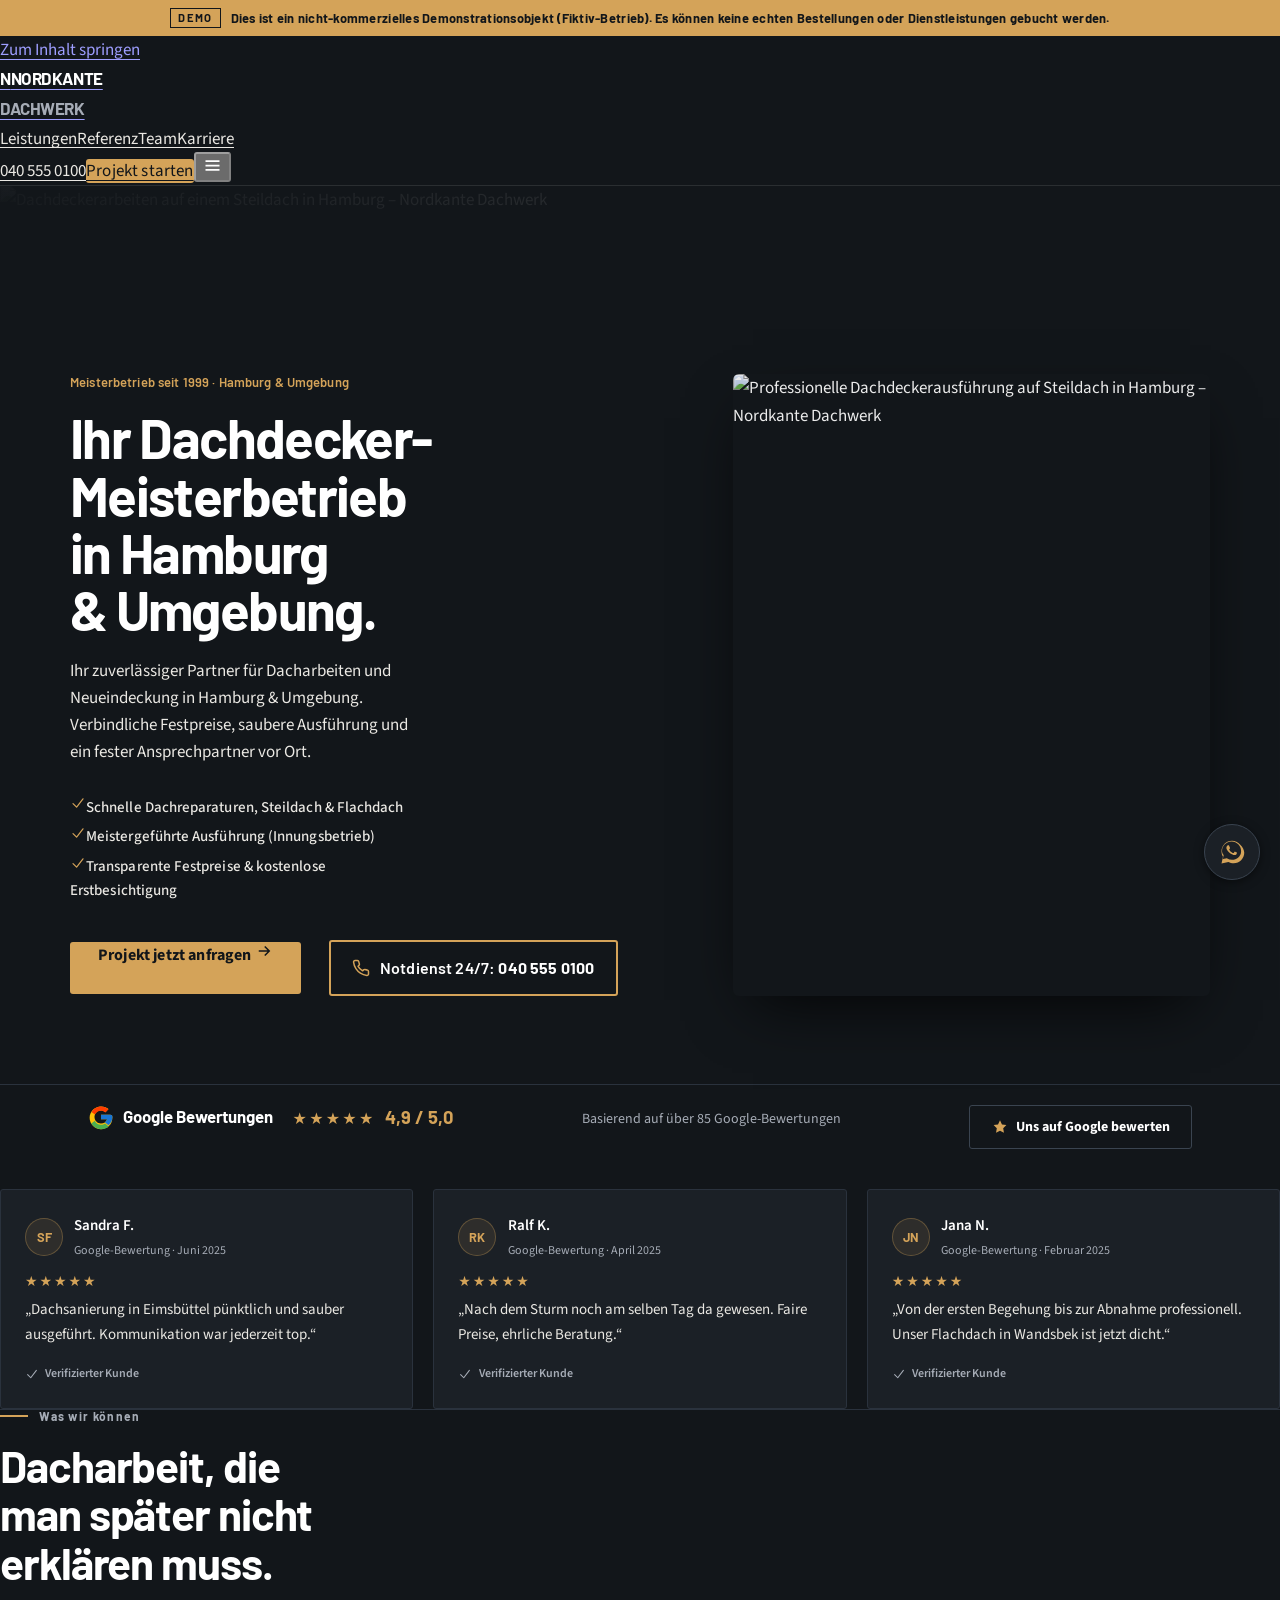
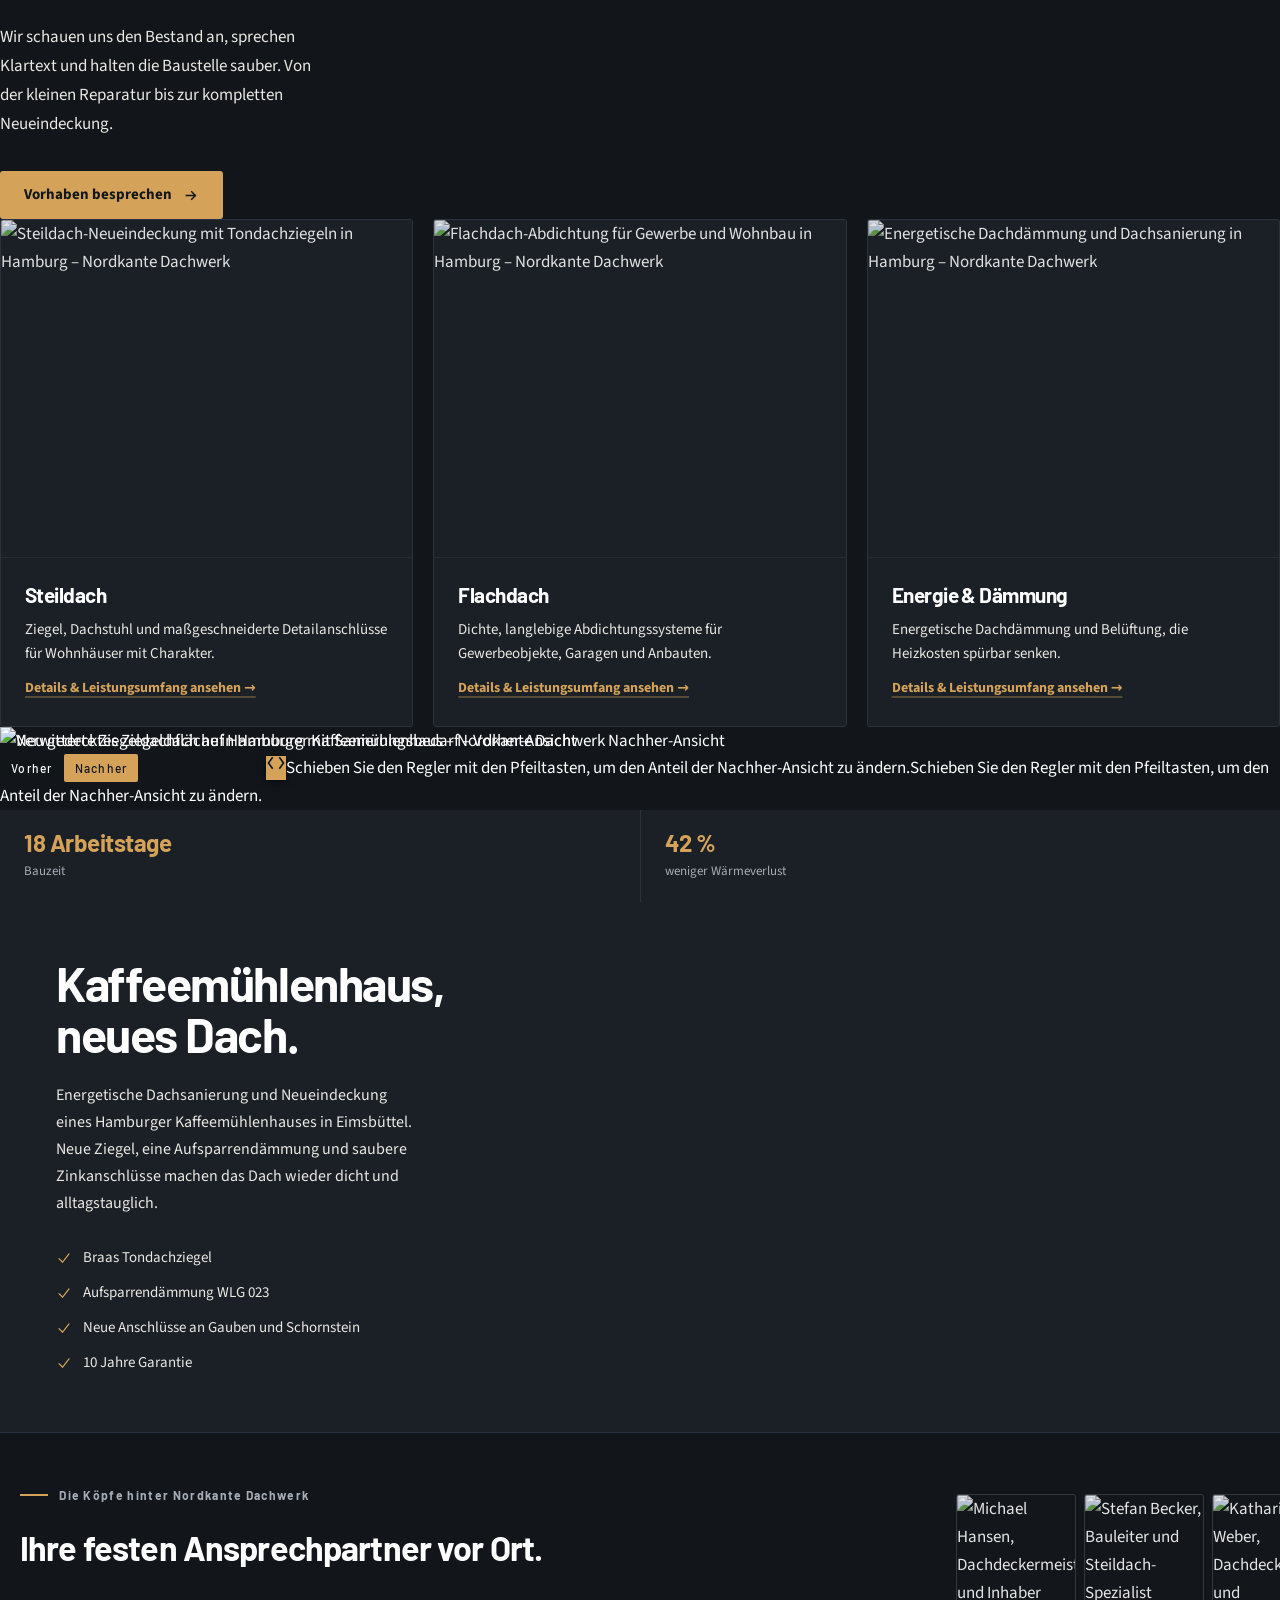
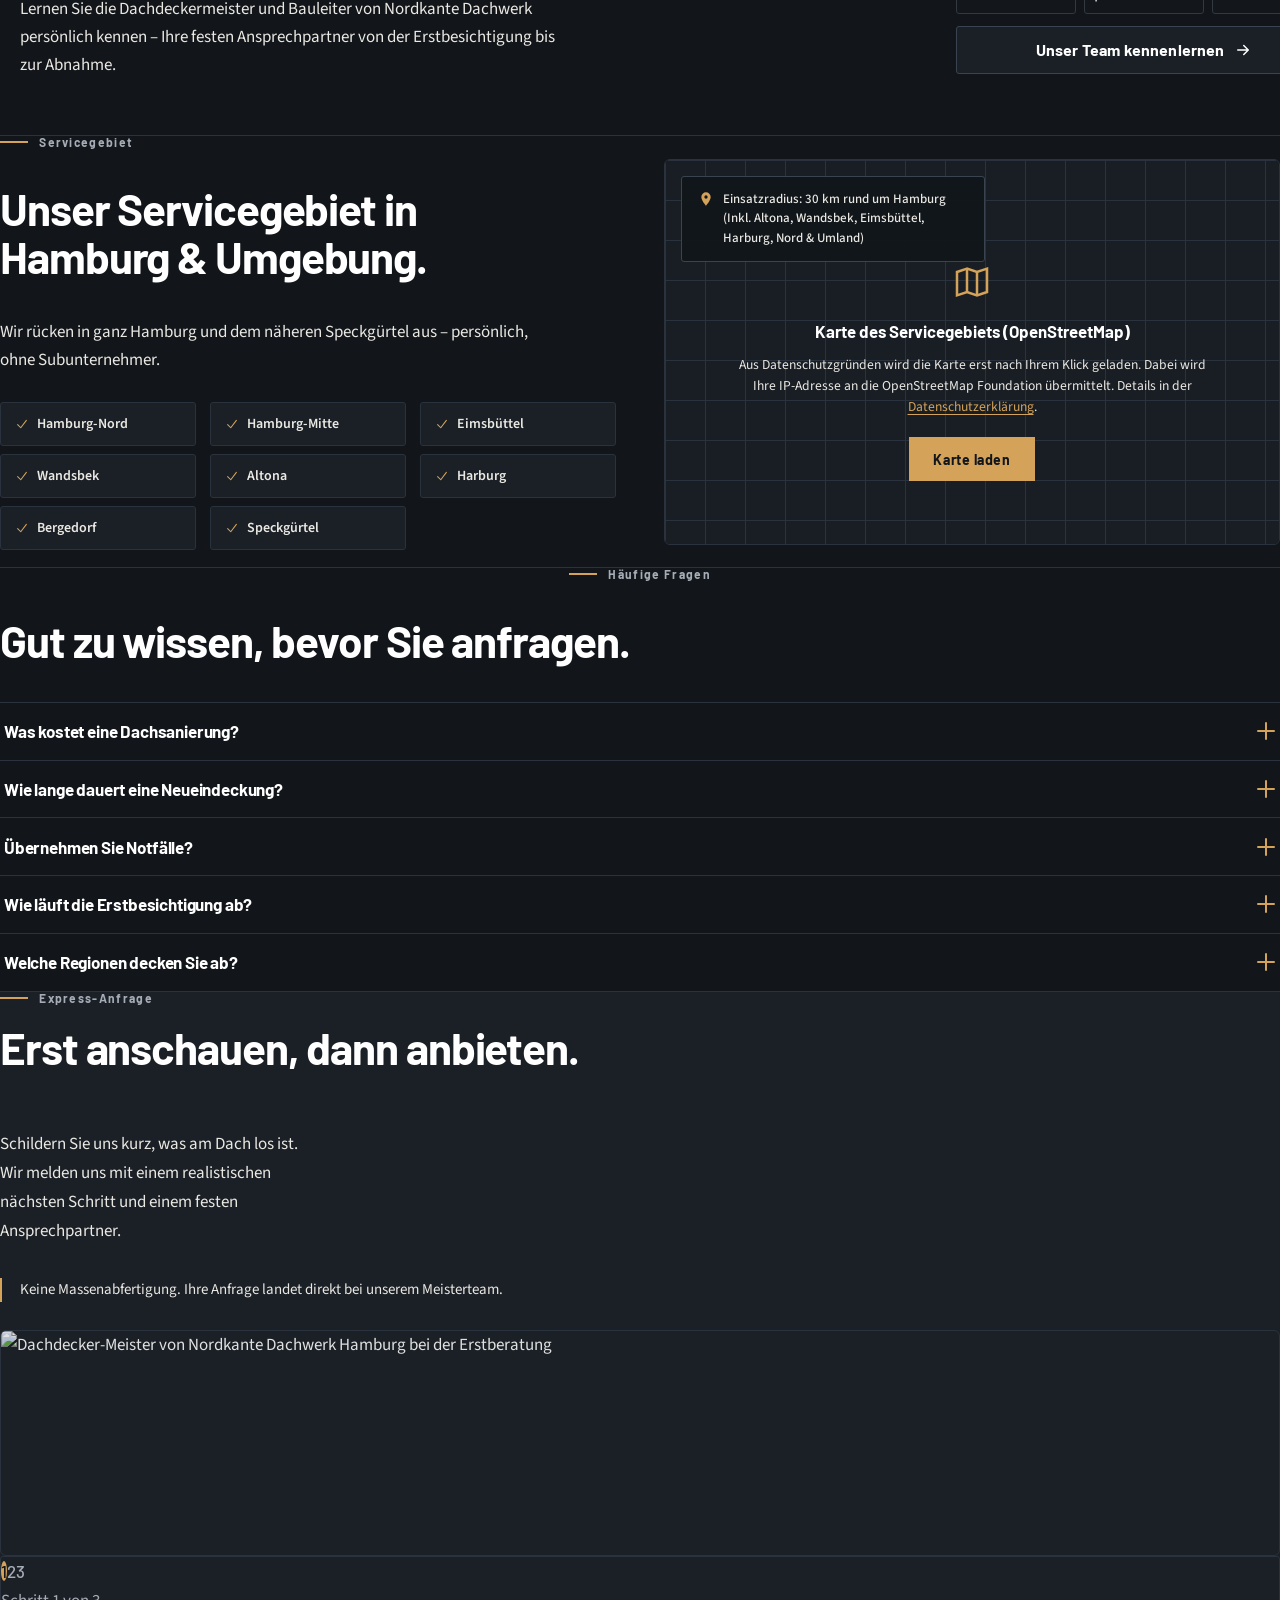
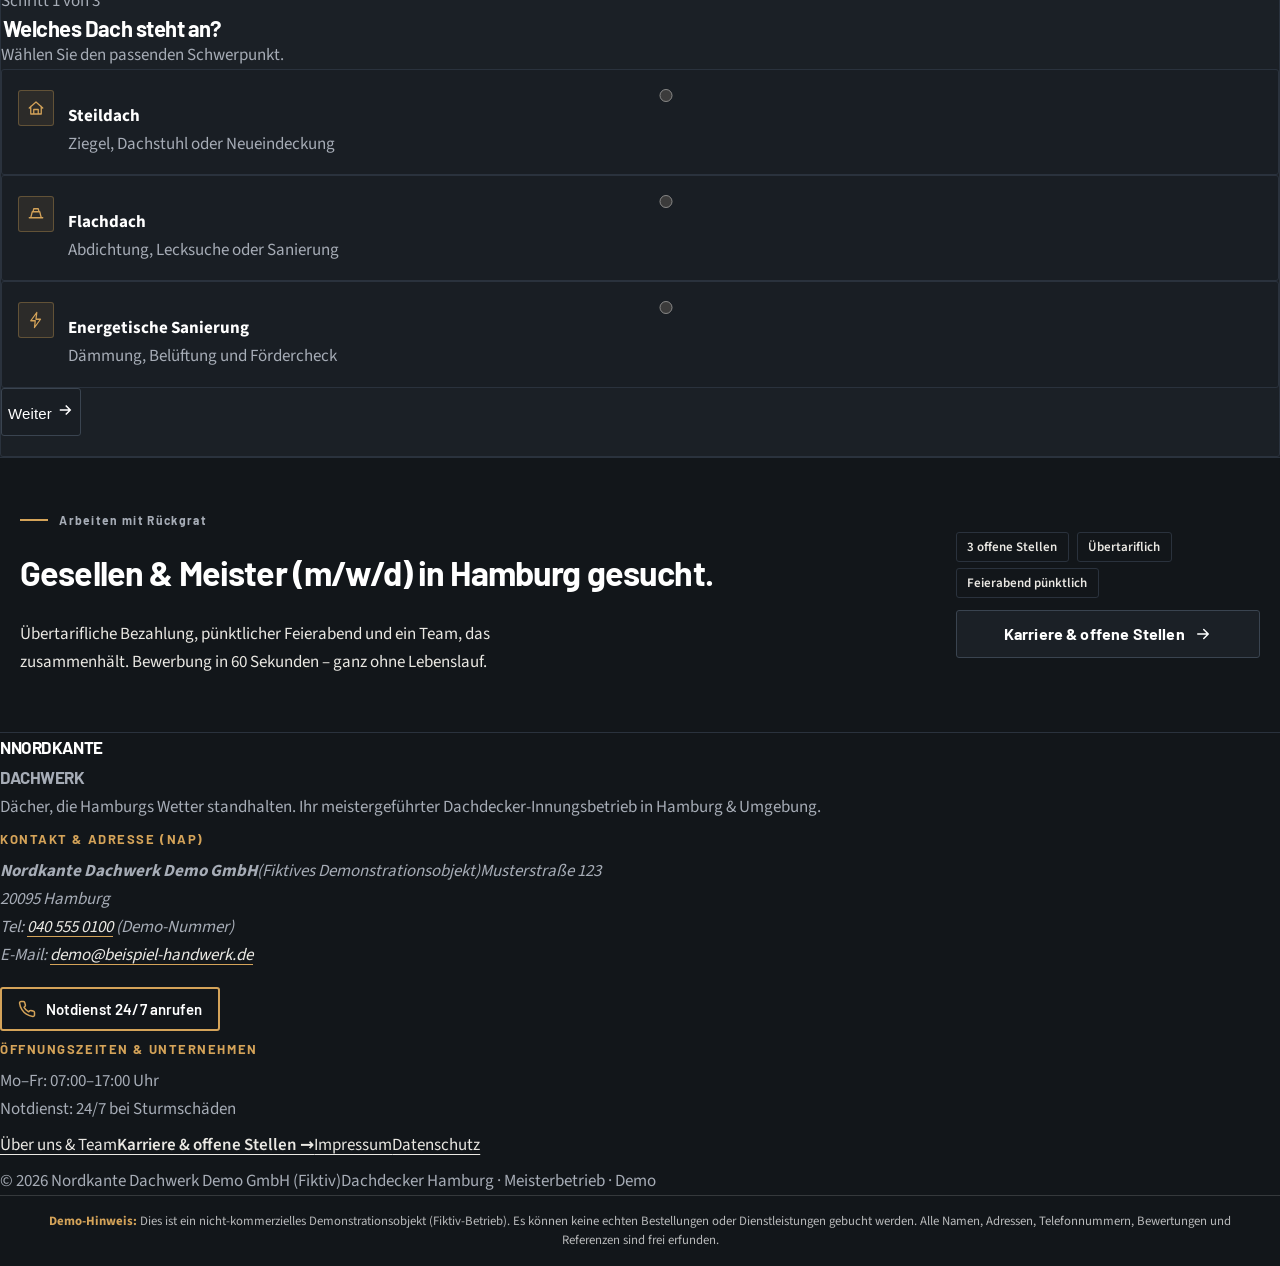
==== commit a6d75fdd: "refactor: tidy team teaser, harden ueber-uns copy and stat boxes, add emergency button - Team teaser" ====
--- a/index.html
+++ b/index.html
@@ -64,13 +64,13 @@
     <div class="flex items-center gap-3"><a class="hidden text-sm font-bold sm:block" href="tel:+49405550100">040 555 0100</a><a href="#anfrage" class="hidden min-h-11 items-center justify-center bg-rust px-4 text-sm font-bold text-ink hover:bg-[#E5B263] focus-ring sm:inline-flex">Projekt starten</a><button id="menu-button" type="button" class="grid h-11 w-11 place-items-center border border-white/60 md:hidden" aria-expanded="false" aria-controls="mobile-menu" aria-label="Menü öffnen"><svg width="21" height="21" viewBox="0 0 24 24" fill="none" stroke="currentColor" stroke-width="2" aria-hidden="true"><path d="M4 7h16M4 12h16M4 17h16"/></svg></button></div>
   </div><nav id="mobile-menu" class="mobile-menu border-t border-white/20 bg-ink px-5 py-5 md:hidden" hidden aria-label="Mobile Navigation"><div class="flex flex-col gap-5 text-base font-semibold"><a href="#leistungen">Leistungen</a><a href="#referenz">Referenz</a><a href="ueber-uns.html">Team</a><a href="karriere.html">Karriere</a><a href="#anfrage" class="text-lime">Express-Anfrage</a><a href="tel:+49405550100">040 555 0100</a></div></nav></header>
   <main id="main-content">
-    <section id="top" class="relative isolate overflow-hidden bg-ink text-white text-left"><img class="hero-bg absolute inset-0 h-full w-full object-cover" src="https://images.unsplash.com/photo-1503387762-592deb58ef4e?auto=format&fit=crop&w=1800&q=80" alt="Dachdeckerarbeiten auf einem Steildach in Hamburg – Nordkante Dachwerk" width="1800" height="1200"><div class="hero-scrim" aria-hidden="true"></div><div class="hero-inner"><div class="hero-content text-left"><p class="hero-kicker text-left">Meisterbetrieb seit 1999 &middot; Hamburg &amp; Umgebung</p><h1 class="font-display font-bold text-left">Ihr Dachdecker-Meisterbetrieb in Hamburg &amp; Umgebung.</h1><p class="hero-lead text-left">Ihr zuverlässiger Partner für Dacharbeiten und Neueindeckung in Hamburg &amp; Umgebung. Verbindliche Festpreise, saubere Ausführung und ein fester Ansprechpartner vor Ort.</p><ul class="hero-bullets space-y-2 mt-4 text-sm font-semibold text-white/90 text-left"><li class="flex items-start gap-2.5 text-left"><svg class="w-4 h-4 mt-1 flex-shrink-0 text-[#D4A359]" viewBox="0 0 20 20" fill="currentColor" aria-hidden="true"><path fill-rule="evenodd" d="M16.704 4.153a.75.75 0 01.143 1.052l-8 10.5a.75.75 0 01-1.127.075l-4.5-4.5a.75.75 0 011.06-1.06l3.894 3.893 7.48-9.817a.75.75 0 011.05-.143z" clip-rule="evenodd"/></svg><span>Schnelle Dachreparaturen, Steildach &amp; Flachdach</span></li><li class="flex items-start gap-2.5 text-left"><svg class="w-4 h-4 mt-1 flex-shrink-0 text-[#D4A359]" viewBox="0 0 20 20" fill="currentColor" aria-hidden="true"><path fill-rule="evenodd" d="M16.704 4.153a.75.75 0 01.143 1.052l-8 10.5a.75.75 0 01-1.127.075l-4.5-4.5a.75.75 0 011.06-1.06l3.894 3.893 7.48-9.817a.75.75 0 011.05-.143z" clip-rule="evenodd"/></svg><span>Meistergeführte Ausführung (Innungsbetrieb)</span></li><li class="flex items-start gap-2.5 text-left"><svg class="w-4 h-4 mt-1 flex-shrink-0 text-[#D4A359]" viewBox="0 0 20 20" fill="currentColor" aria-hidden="true"><path fill-rule="evenodd" d="M16.704 4.153a.75.75 0 01.143 1.052l-8 10.5a.75.75 0 01-1.127.075l-4.5-4.5a.75.75 0 011.06-1.06l3.894 3.893 7.48-9.817a.75.75 0 011.05-.143z" clip-rule="evenodd"/></svg><span>Transparente Festpreise &amp; kostenlose Erstbesichtigung</span></li></ul><div class="hero-cta-row text-left"><a href="#anfrage" class="hero-primary inline-flex min-h-14 items-center justify-center gap-3 bg-rust px-6 text-base font-bold text-ink hover:bg-[#E5B263] focus-ring">Projekt jetzt anfragen <svg width="18" height="18" viewBox="0 0 24 24" fill="none" stroke="currentColor" stroke-width="2" aria-hidden="true"><path d="M5 12h13M13 6l6 6-6 6"/></svg></a><a href="tel:+49405550100" class="hero-emergency">Notdienst 24/7 erreichbar: <strong>040 555 0100</strong></a></div></div><div class="hero-media"><img src="https://images.unsplash.com/photo-1621905251189-08b45d6a269e?auto=format&fit=crop&w=900&q=80" alt="Professionelle Dachdeckerausführung auf Steildach in Hamburg – Nordkante Dachwerk" width="900" height="1000" loading="lazy"></div></div></section>
+    <section id="top" class="relative isolate overflow-hidden bg-ink text-white text-left"><img class="hero-bg absolute inset-0 h-full w-full object-cover" src="https://images.unsplash.com/photo-1503387762-592deb58ef4e?auto=format&fit=crop&w=1800&q=80" alt="Dachdeckerarbeiten auf einem Steildach in Hamburg – Nordkante Dachwerk" width="1800" height="1200"><div class="hero-scrim" aria-hidden="true"></div><div class="hero-inner"><div class="hero-content text-left"><p class="hero-kicker text-left">Meisterbetrieb seit 1999 &middot; Hamburg &amp; Umgebung</p><h1 class="font-display font-bold text-left">Ihr Dachdecker-Meisterbetrieb in Hamburg &amp; Umgebung.</h1><p class="hero-lead text-left">Ihr zuverlässiger Partner für Dacharbeiten und Neueindeckung in Hamburg &amp; Umgebung. Verbindliche Festpreise, saubere Ausführung und ein fester Ansprechpartner vor Ort.</p><ul class="hero-bullets space-y-2 mt-4 text-sm font-semibold text-white/90 text-left"><li class="flex items-start gap-2.5 text-left"><svg class="w-4 h-4 mt-1 flex-shrink-0 text-[#D4A359]" viewBox="0 0 20 20" fill="currentColor" aria-hidden="true"><path fill-rule="evenodd" d="M16.704 4.153a.75.75 0 01.143 1.052l-8 10.5a.75.75 0 01-1.127.075l-4.5-4.5a.75.75 0 011.06-1.06l3.894 3.893 7.48-9.817a.75.75 0 011.05-.143z" clip-rule="evenodd"/></svg><span>Schnelle Dachreparaturen, Steildach &amp; Flachdach</span></li><li class="flex items-start gap-2.5 text-left"><svg class="w-4 h-4 mt-1 flex-shrink-0 text-[#D4A359]" viewBox="0 0 20 20" fill="currentColor" aria-hidden="true"><path fill-rule="evenodd" d="M16.704 4.153a.75.75 0 01.143 1.052l-8 10.5a.75.75 0 01-1.127.075l-4.5-4.5a.75.75 0 011.06-1.06l3.894 3.893 7.48-9.817a.75.75 0 011.05-.143z" clip-rule="evenodd"/></svg><span>Meistergeführte Ausführung (Innungsbetrieb)</span></li><li class="flex items-start gap-2.5 text-left"><svg class="w-4 h-4 mt-1 flex-shrink-0 text-[#D4A359]" viewBox="0 0 20 20" fill="currentColor" aria-hidden="true"><path fill-rule="evenodd" d="M16.704 4.153a.75.75 0 01.143 1.052l-8 10.5a.75.75 0 01-1.127.075l-4.5-4.5a.75.75 0 011.06-1.06l3.894 3.893 7.48-9.817a.75.75 0 011.05-.143z" clip-rule="evenodd"/></svg><span>Transparente Festpreise &amp; kostenlose Erstbesichtigung</span></li></ul><div class="hero-cta-row text-left"><a href="#anfrage" class="hero-primary inline-flex min-h-14 items-center justify-center gap-3 bg-rust px-6 text-base font-bold text-ink hover:bg-[#E5B263] focus-ring">Projekt jetzt anfragen <svg width="18" height="18" viewBox="0 0 24 24" fill="none" stroke="currentColor" stroke-width="2" aria-hidden="true"><path d="M5 12h13M13 6l6 6-6 6"/></svg></a><a href="tel:+49405550100" class="hero-emergency btn-emergency"><svg width="18" height="18" viewBox="0 0 24 24" fill="none" stroke="currentColor" stroke-width="2" stroke-linecap="round" stroke-linejoin="round" aria-hidden="true"><path d="M22 16.9v3a2 2 0 0 1-2.2 2 19.8 19.8 0 0 1-8.6-3.1 19.5 19.5 0 0 1-6-6A19.8 19.8 0 0 1 2.1 4.2 2 2 0 0 1 4.1 2h3a2 2 0 0 1 2 1.7c.1.9.4 1.8.7 2.7a2 2 0 0 1-.5 2.1L8.1 9.8a16 16 0 0 0 6 6l1.3-1.3a2 2 0 0 1 2.1-.4c.9.3 1.8.6 2.7.7a2 2 0 0 1 1.8 2z"/></svg><span>Notdienst 24/7: <strong>040 555 0100</strong></span></a></div></div><div class="hero-media"><img src="https://images.unsplash.com/photo-1621905251189-08b45d6a269e?auto=format&fit=crop&w=900&q=80" alt="Professionelle Dachdeckerausführung auf Steildach in Hamburg – Nordkante Dachwerk" width="900" height="1000" loading="lazy"></div></div></section>
     <section id="google-reviews" class="bg-white"><div class="mx-auto max-w-7xl px-5 py-16 lg:px-8"><div class="google-reviews-head"><div class="google-reviews-brand"><svg width="26" height="26" viewBox="0 0 48 48" aria-hidden="true"><path fill="#FFC107" d="M43.6 20.5H42V20H24v8h11.3C33.7 32.9 29.3 36 24 36c-6.6 0-12-5.4-12-12s5.4-12 12-12c3.1 0 5.9 1.1 8.1 3.1l5.7-5.7C34.6 6.5 29.6 4.5 24 4.5 12.4 4.5 3 13.9 3 25.5S12.4 46.5 24 46.5c11 0 21-8 21-21.5 0-1.4-.1-2.5-.4-3.5z"/><path fill="#FF3D00" d="M6.3 14.7l6.6 4.8C14.6 15.6 18.9 12.5 24 12.5c3.1 0 5.9 1.1 8.1 3.1l5.7-5.7C34.6 6.5 29.6 4.5 24 4.5c-7.5 0-13.9 4.3-17.1 10.2z"/><path fill="#4CAF50" d="M24 46.5c5.5 0 10.4-1.9 14.2-5.1l-6.6-5.4c-2 1.5-4.6 2.4-7.6 2.4-5.3 0-9.7-3.1-11.3-7.5l-6.6 5.1C10 42 16.5 46.5 24 46.5z"/><path fill="#1976D2" d="M43.6 20.5H42V20H24v8h11.3c-.8 2.3-2.3 4.3-4.2 5.7l6.6 5.4C41.6 36.5 45 31 45 24.5c0-1.4-.1-2.5-.4-3.5z"/></svg><span>Google Bewertungen</span></div><div class="google-reviews-score"><span class="stars" aria-hidden="true">★★★★★</span><strong>4,9 / 5,0</strong></div><p class="google-reviews-basis">Basierend auf über 85 Google-Bewertungen</p><a href="https://g.page/r/example/review" target="_blank" rel="noopener noreferrer" class="google-reviews-cta"><svg viewBox="0 0 20 20" fill="currentColor" aria-hidden="true"><path d="M10 1.5l2.47 5.26 5.53.78-4 4.05.95 5.66L10 14.6l-4.95 2.65.95-5.66-4-4.05 5.53-.78z"/></svg>Uns auf Google bewerten</a></div><div class="google-reviews-grid"><figure class="google-review-card"><div class="google-review-top"><span class="google-avatar">SF</span><div><strong>Sandra F.</strong><span class="google-review-date">Google-Bewertung · Juni 2025</span></div></div><span class="stars" aria-hidden="true">★★★★★</span><blockquote>„Dachsanierung in Eimsbüttel pünktlich und sauber ausgeführt. Kommunikation war jederzeit top.“</blockquote><span class="verified-badge">Verifizierter Kunde</span></figure><figure class="google-review-card"><div class="google-review-top"><span class="google-avatar">RK</span><div><strong>Ralf K.</strong><span class="google-review-date">Google-Bewertung · April 2025</span></div></div><span class="stars" aria-hidden="true">★★★★★</span><blockquote>„Nach dem Sturm noch am selben Tag da gewesen. Faire Preise, ehrliche Beratung.“</blockquote><span class="verified-badge">Verifizierter Kunde</span></figure><figure class="google-review-card"><div class="google-review-top"><span class="google-avatar">JN</span><div><strong>Jana N.</strong><span class="google-review-date">Google-Bewertung · Februar 2025</span></div></div><span class="stars" aria-hidden="true">★★★★★</span><blockquote>„Von der ersten Begehung bis zur Abnahme professionell. Unser Flachdach in Wandsbek ist jetzt dicht.“</blockquote><span class="verified-badge">Verifizierter Kunde</span></figure></div></div></section>
     <section id="leistungen" class="mx-auto max-w-7xl px-5 py-24 lg:px-8 lg:py-32"><div class="grid gap-12 lg:grid-cols-[.7fr_1.3fr] lg:gap-24"><div><p class="text-xs font-bold uppercase tracking-[.2em] text-rust">Was wir können</p><h2 class="mt-5 max-w-md font-display text-4xl font-bold leading-tight tracking-[-.045em] sm:text-5xl">Substanz erhalten. Wert steigern.</h2><p class="mt-8 max-w-sm leading-7 text-ink/70">Wir verbinden traditionelles Handwerk mit zeitgemäßer Planung. Für Eigentümer, die keine Überraschungen über dem Kopf möchten.</p><a href="#anfrage" class="mt-8 inline-flex items-center gap-2 text-sm font-bold underline decoration-rust decoration-2 underline-offset-8 hover:text-rust focus-ring">Vorhaben besprechen <svg width="17" height="17" viewBox="0 0 24 24" fill="none" stroke="currentColor" stroke-width="2" aria-hidden="true"><path d="M5 12h13M13 6l6 6-6 6"/></svg></a></div><div class="grid gap-4 sm:grid-cols-3"><article class="border border-line bg-white p-6 transition-transform hover:-translate-y-1"><svg width="30" height="30" viewBox="0 0 24 24" fill="none" stroke="var(--rust)" stroke-width="1.7" aria-hidden="true"><path d="M3 20h18M4 20V9l8-5 8 5v11M8 20v-6h8v6"/></svg><h3 class="mt-8 font-display text-xl font-bold">Steildach</h3><p class="mt-3 text-sm leading-6 text-ink/65">Ziegel, Dachstuhl und Detailanschlüsse für Wohnhäuser mit Charakter.</p><span class="mt-8 block text-xs font-bold uppercase tracking-[.15em] text-rust">Seit 1999</span></article><article class="border border-line bg-white p-6 transition-transform hover:-translate-y-1"><svg width="30" height="30" viewBox="0 0 24 24" fill="none" stroke="var(--rust)" stroke-width="1.7" aria-hidden="true"><path d="M3 18h18M5 18l2-8h10l2 8M8 10l1-5h6l1 5"/></svg><h3 class="mt-8 font-display text-xl font-bold">Flachdach</h3><p class="mt-3 text-sm leading-6 text-ink/65">Dichte, langlebige Systeme für Gewerbeobjekte und Anbauten.</p><span class="mt-8 block text-xs font-bold uppercase tracking-[.15em] text-rust">Dokumentiert</span></article><article class="border border-line bg-white p-6 transition-transform hover:-translate-y-1"><svg width="30" height="30" viewBox="0 0 24 24" fill="none" stroke="var(--rust)" stroke-width="1.7" aria-hidden="true"><path d="M12 3v18M3 12h18M5 5l14 14M19 5 5 19"/></svg><h3 class="mt-8 font-display text-xl font-bold">Energie</h3><p class="mt-3 text-sm leading-6 text-ink/65">Dämmung und Belüftung, die Wohnkomfort und Verbrauch spürbar verbessern.</p><span class="mt-8 block text-xs font-bold uppercase tracking-[.15em] text-rust">Fördercheck</span></article></div></div></section>
     <section id="referenz" class="bg-ink text-white"><div class="mx-auto grid max-w-7xl lg:grid-cols-[1.1fr_.9fr]"><div class="relative aspect-[4/3] overflow-hidden sm:aspect-[5/3]" id="comparison"><img class="absolute inset-0 h-full w-full object-cover" src="https://images.unsplash.com/photo-1598902108854-10e335adac99?auto=format&fit=crop&w=1200&q=80" alt="Professionell saniertes Steildach in Hamburg – Nordkante Dachwerk Nachher-Ansicht" width="1200" height="800" loading="lazy"><div class="slider-after absolute inset-y-0 left-0 overflow-hidden"><img class="h-full w-[calc(100vw-40px)] max-w-none object-cover sm:w-[650px]" src="https://images.unsplash.com/photo-1562259949-e8e7689d7828?auto=format&fit=crop&w=1200&q=80" alt="Verwittertes Ziegeldach vor der Sanierung in Hamburg – Vorher-Ansicht" width="1200" height="800" loading="lazy"></div><span class="absolute left-5 top-5 bg-ink px-3 py-2 text-xs font-bold uppercase tracking-[.15em]">Vorher</span><span class="absolute right-5 top-5 bg-rust px-3 py-2 text-xs font-bold uppercase tracking-[.15em]">Nachher</span><input id="comparison-range" class="absolute inset-x-0 bottom-5 z-10 mx-auto block w-[calc(100%-40px)] cursor-ew-resize accent-lime" type="range" min="0" max="100" value="50" aria-label="Vorher-Nachher-Anteil verschieben"><span class="slider-handle pointer-events-none absolute top-0 z-10 h-full w-0.5 bg-lime"><span class="absolute left-1/2 top-1/2 grid h-10 w-10 -translate-x-1/2 -translate-y-1/2 place-items-center rounded-full bg-lime text-ink"><svg width="20" height="20" viewBox="0 0 24 24" fill="none" stroke="currentColor" stroke-width="2" aria-hidden="true"><path d="m8 5-5 7 5 7M16 5l5 7-5 7"/></svg></span></span></div><div class="flex flex-col justify-center px-5 py-16 sm:px-10 lg:px-16 lg:py-20"><p class="text-xs font-bold uppercase tracking-[.2em] text-lime">Projekt 24 / Altbau-Sanierung</p><h2 class="mt-5 font-display text-4xl font-bold leading-tight tracking-[-.045em] sm:text-5xl">Aus Substanz wird Zukunft.</h2><p class="mt-7 leading-7 text-white/75">Ein 70 Jahre altes Wohnhaus in Hamburg-Nord: energetisch auf Stand gebracht und mit einem neuen Ziegeldach abgeschlossen. In 18 Arbeitstagen, bei laufendem Betrieb.</p><div class="mt-10 grid grid-cols-2 gap-6 border-t border-white/20 pt-6"><div><p class="font-display text-2xl font-bold">18</p><p class="mt-1 text-sm text-white/60">Arbeitstage</p></div><div><p class="font-display text-2xl font-bold">42%</p><p class="mt-1 text-sm text-white/60">weniger Wärmeverlust</p></div></div></div></div></section>
     <section id="team-teaser" class="teaser" aria-labelledby="team-teaser-title"><div class="teaser-inner">
-      <div class="teaser-copy"><p class="text-xs font-bold uppercase tracking-[.2em] text-rust">Die Köpfe hinter Nordkante Dachwerk</p><h2 id="team-teaser-title" class="mt-4 font-display font-bold tracking-[-.04em]">Ihre festen Ansprechpartner vor Ort.</h2><p class="mt-3 leading-7 text-ink/70">Meister, Bauleiter und Notdienst-Projektleitung – keine wechselnden Subunternehmer, sondern drei Gesichter, die Sie auf Ihrer Baustelle wiedersehen.</p></div>
-      <div class="teaser-aside"><ul class="teaser-faces" aria-label="Das Team von Nordkante Dachwerk"><li><img src="https://images.unsplash.com/photo-1560250097-0b93528c311a?auto=format&fit=crop&w=160&q=80" alt="Michael Hansen, Dachdeckermeister und Inhaber" width="80" height="80" loading="lazy"></li><li><img src="https://images.unsplash.com/photo-1519085360753-af0119f7cbe7?auto=format&fit=crop&w=160&q=80" alt="Stefan Becker, Bauleiter und Steildach-Spezialist" width="80" height="80" loading="lazy"></li><li><img src="https://images.unsplash.com/photo-1580489944761-15a19d654956?auto=format&fit=crop&w=160&q=80" alt="Katharina Weber, Dachdeckermeisterin und Projektleitung Notdienst" width="80" height="80" loading="lazy"></li></ul><a href="ueber-uns.html" class="btn-line">Unser Team kennenlernen <svg width="18" height="18" viewBox="0 0 24 24" fill="none" stroke="currentColor" stroke-width="2" stroke-linecap="round" stroke-linejoin="round" aria-hidden="true"><path d="M5 12h13M13 6l6 6-6 6"/></svg></a></div>
+      <div class="teaser-copy"><p class="text-xs font-bold uppercase tracking-[.2em] text-rust">Die Köpfe hinter Nordkante Dachwerk</p><h2 id="team-teaser-title" class="mt-4 font-display font-bold tracking-[-.04em]">Ihre festen Ansprechpartner vor Ort.</h2><p class="mt-3 leading-7 text-ink/70">Lernen Sie die Dachdeckermeister und Bauleiter von Nordkante Dachwerk persönlich kennen – Ihre festen Ansprechpartner von der Erstbesichtigung bis zur Abnahme.</p></div>
+      <div class="teaser-aside"><ul class="teaser-faces" aria-label="Das Team von Nordkante Dachwerk"><li><img src="https://images.unsplash.com/photo-1560250097-0b93528c311a?auto=format&fit=crop&w=240&q=80" alt="Michael Hansen, Dachdeckermeister und Inhaber" width="120" height="120" loading="lazy"></li><li><img src="https://images.unsplash.com/photo-1519085360753-af0119f7cbe7?auto=format&fit=crop&w=240&q=80" alt="Stefan Becker, Bauleiter und Steildach-Spezialist" width="120" height="120" loading="lazy"></li><li><img src="https://images.unsplash.com/photo-1580489944761-15a19d654956?auto=format&fit=crop&w=240&q=80" alt="Katharina Weber, Dachdeckermeisterin und Projektleitung Notdienst" width="120" height="120" loading="lazy"></li></ul><a href="ueber-uns.html" class="btn-line">Unser Team kennenlernen <svg width="18" height="18" viewBox="0 0 24 24" fill="none" stroke="currentColor" stroke-width="2" stroke-linecap="round" stroke-linejoin="round" aria-hidden="true"><path d="M5 12h13M13 6l6 6-6 6"/></svg></a></div>
     </div></section>
     <section id="servicegebiet" class="bg-paper"><div class="mx-auto max-w-7xl px-5 py-20 lg:px-8"><div class="service-area-grid"><div><p class="text-xs font-bold uppercase tracking-[.2em] text-rust">Servicegebiet</p><h2 class="mt-4 font-display text-3xl font-bold tracking-[-.04em] sm:text-4xl">Unser Servicegebiet in Hamburg &amp; Umgebung.</h2><p class="mt-4 max-w-md leading-7 text-ink/70">Wir rücken in ganz Hamburg und dem näheren Speckgürtel aus – persönlich, ohne Subunternehmer.</p><ul class="service-area-list" aria-label="Abgedeckte Stadtteile"><li>Hamburg-Nord</li><li>Hamburg-Mitte</li><li>Eimsbüttel</li><li>Wandsbek</li><li>Altona</li><li>Harburg</li><li>Bergedorf</li><li>Speckgürtel</li></ul></div><div class="service-area-map"><div class="service-area-badge">Einsatzradius: 30&nbsp;km rund um Hamburg (Inkl. Altona, Wandsbek, Eimsbüttel, Harburg, Nord &amp; Umland)</div><div class="map-consent" id="map-consent" data-src="https://www.openstreetmap.org/export/embed.html?bbox=9.75%2C53.40%2C10.15%2C53.65&amp;layer=mapnik"><svg class="map-consent-icon" width="40" height="40" viewBox="0 0 24 24" fill="none" stroke="currentColor" stroke-width="1.5" aria-hidden="true"><path d="M9 4 3 6v14l6-2 6 2 6-2V4l-6 2-6-2Z"/><path d="M9 4v14M15 6v14"/></svg><p class="map-consent-title">Karte des Servicegebiets (OpenStreetMap)</p><p class="map-consent-text">Aus Datenschutzgründen wird die Karte erst nach Ihrem Klick geladen. Dabei wird Ihre IP-Adresse an die OpenStreetMap Foundation übermittelt. Details in der <a href="/datenschutz" data-modal="datenschutz">Datenschutzerklärung</a>.</p><button type="button" id="map-consent-button" class="map-consent-button focus-ring">Karte laden</button></div></div></div></div></section>
     <section id="faq" class="bg-white"><div class="mx-auto max-w-3xl px-5 py-20 lg:px-8"><div class="text-center"><p class="text-xs font-bold uppercase tracking-[.2em] text-rust">Häufige Fragen</p><h2 class="mt-4 font-display text-3xl font-bold tracking-[-.04em] sm:text-4xl">Gut zu wissen, bevor Sie anfragen.</h2></div><div class="faq-list">
@@ -86,7 +86,7 @@
       <div class="teaser-aside"><ul class="teaser-facts" aria-label="Auf einen Blick"><li>3 offene Stellen</li><li>Übertariflich</li><li>Feierabend pünktlich</li></ul><a href="karriere.html" class="btn-line">Karriere &amp; offene Stellen <svg width="18" height="18" viewBox="0 0 24 24" fill="none" stroke="currentColor" stroke-width="2" stroke-linecap="round" stroke-linejoin="round" aria-hidden="true"><path d="M5 12h13M13 6l6 6-6 6"/></svg></a></div>
     </div></section>
   </main>
-  <footer class="bg-ink text-white"><div class="mx-auto grid max-w-7xl gap-12 px-5 py-14 lg:grid-cols-[1.4fr_1fr_1fr] lg:px-8"><div><div class="flex items-center gap-3"><span class="grid h-10 w-10 place-items-center border border-white/70 font-display text-lg font-bold">N</span><span class="font-display text-sm font-bold tracking-[.14em]">NORDKANTE<br><span class="text-xs font-medium tracking-[.28em] text-white/60">DACHWERK</span></span></div><p class="mt-6 max-w-xs text-sm leading-6 text-white/65">Dächer, die Hamburgs Wetter standhalten. Ihr meistergeführter Dachdecker-Innungsbetrieb in Hamburg &amp; Umgebung.</p></div><div><h2 class="text-sm font-bold">Kontakt &amp; Adresse (NAP)</h2><address class="not-italic mt-4 text-sm leading-7 text-white/65"><strong class="block text-white font-semibold">Nordkante Dachwerk Demo GmbH</strong><span class="block text-xs text-white/50">(Fiktives Demonstrationsobjekt)</span>Musterstraße 123<br>20095 Hamburg<br>Tel: <a class="font-bold text-white underline decoration-rust underline-offset-4" href="tel:+49405550100">040 555 0100</a> <span class="text-xs text-white/50">(Demo-Nummer)</span><br>E-Mail: <a class="font-bold text-white underline decoration-rust underline-offset-4" href="mailto:demo@beispiel-handwerk.de">demo@beispiel-handwerk.de</a></address></div><div><h2 class="text-sm font-bold">Öffnungszeiten &amp; Unternehmen</h2><p class="mt-4 text-sm leading-7 text-white/65">Mo–Fr: 07:00–17:00 Uhr<br>Notdienst: 24/7 bei Sturmschäden</p><nav class="mt-4 flex flex-col gap-3 text-sm text-white/65" aria-label="Footer-Navigation"><a href="ueber-uns.html" class="hover:text-white">Über uns &amp; Team</a><a href="karriere.html" class="footer-jobs-link hover:text-white">Karriere &amp; offene Stellen&nbsp;<span aria-hidden="true">→</span></a><a href="/impressum" data-modal="impressum" class="hover:text-white">Impressum</a><a href="/datenschutz" data-modal="datenschutz" class="hover:text-white">Datenschutz</a></nav></div></div><div class="border-t border-white/15"><div class="mx-auto flex max-w-7xl flex-col gap-3 px-5 py-5 text-xs text-white/50 sm:flex-row sm:items-center sm:justify-between lg:px-8"><span>© 2026 Nordkante Dachwerk Demo GmbH (Fiktiv)</span><span>Dachdecker Hamburg · Meisterbetrieb · Demo</span></div></div><p class="demo-footer-note"><strong>Demo-Hinweis:</strong> Dies ist ein nicht-kommerzielles Demonstrationsobjekt (Fiktiv-Betrieb). Es können keine echten Bestellungen oder Dienstleistungen gebucht werden. Alle Namen, Adressen, Telefonnummern, Bewertungen und Referenzen sind frei erfunden.</p></footer>
+  <footer class="bg-ink text-white"><div class="mx-auto grid max-w-7xl gap-12 px-5 py-14 lg:grid-cols-[1.4fr_1fr_1fr] lg:px-8"><div><div class="flex items-center gap-3"><span class="grid h-10 w-10 place-items-center border border-white/70 font-display text-lg font-bold">N</span><span class="font-display text-sm font-bold tracking-[.14em]">NORDKANTE<br><span class="text-xs font-medium tracking-[.28em] text-white/60">DACHWERK</span></span></div><p class="mt-6 max-w-xs text-sm leading-6 text-white/65">Dächer, die Hamburgs Wetter standhalten. Ihr meistergeführter Dachdecker-Innungsbetrieb in Hamburg &amp; Umgebung.</p></div><div><h2 class="text-sm font-bold">Kontakt &amp; Adresse (NAP)</h2><address class="not-italic mt-4 text-sm leading-7 text-white/65"><strong class="block text-white font-semibold">Nordkante Dachwerk Demo GmbH</strong><span class="block text-xs text-white/50">(Fiktives Demonstrationsobjekt)</span>Musterstraße 123<br>20095 Hamburg<br>Tel: <a class="font-bold text-white underline decoration-rust underline-offset-4" href="tel:+49405550100">040 555 0100</a> <span class="text-xs text-white/50">(Demo-Nummer)</span><br>E-Mail: <a class="font-bold text-white underline decoration-rust underline-offset-4" href="mailto:demo@beispiel-handwerk.de">demo@beispiel-handwerk.de</a></address><a href="tel:+49405550100" class="btn-emergency footer-emergency"><svg width="18" height="18" viewBox="0 0 24 24" fill="none" stroke="currentColor" stroke-width="2" stroke-linecap="round" stroke-linejoin="round" aria-hidden="true"><path d="M22 16.9v3a2 2 0 0 1-2.2 2 19.8 19.8 0 0 1-8.6-3.1 19.5 19.5 0 0 1-6-6A19.8 19.8 0 0 1 2.1 4.2 2 2 0 0 1 4.1 2h3a2 2 0 0 1 2 1.7c.1.9.4 1.8.7 2.7a2 2 0 0 1-.5 2.1L8.1 9.8a16 16 0 0 0 6 6l1.3-1.3a2 2 0 0 1 2.1-.4c.9.3 1.8.6 2.7.7a2 2 0 0 1 1.8 2z"/></svg><span>Notdienst 24/7 anrufen</span></a></div><div><h2 class="text-sm font-bold">Öffnungszeiten &amp; Unternehmen</h2><p class="mt-4 text-sm leading-7 text-white/65">Mo–Fr: 07:00–17:00 Uhr<br>Notdienst: 24/7 bei Sturmschäden</p><nav class="mt-4 flex flex-col gap-3 text-sm text-white/65" aria-label="Footer-Navigation"><a href="ueber-uns.html" class="hover:text-white">Über uns &amp; Team</a><a href="karriere.html" class="footer-jobs-link hover:text-white">Karriere &amp; offene Stellen&nbsp;<span aria-hidden="true">→</span></a><a href="/impressum" data-modal="impressum" class="hover:text-white">Impressum</a><a href="/datenschutz" data-modal="datenschutz" class="hover:text-white">Datenschutz</a></nav></div></div><div class="border-t border-white/15"><div class="mx-auto flex max-w-7xl flex-col gap-3 px-5 py-5 text-xs text-white/50 sm:flex-row sm:items-center sm:justify-between lg:px-8"><span>© 2026 Nordkante Dachwerk Demo GmbH (Fiktiv)</span><span>Dachdecker Hamburg · Meisterbetrieb · Demo</span></div></div><p class="demo-footer-note"><strong>Demo-Hinweis:</strong> Dies ist ein nicht-kommerzielles Demonstrationsobjekt (Fiktiv-Betrieb). Es können keine echten Bestellungen oder Dienstleistungen gebucht werden. Alle Namen, Adressen, Telefonnummern, Bewertungen und Referenzen sind frei erfunden.</p></footer>
   <div id="legal-modal" class="modal fixed inset-0 z-50 grid place-items-center p-5" hidden><div class="relative max-h-[85vh] w-full max-w-xl overflow-y-auto bg-paper p-6 shadow-2xl sm:p-10" role="dialog" aria-modal="true" aria-labelledby="modal-title"><button id="modal-close" type="button" class="absolute right-5 top-5 grid h-11 w-11 place-items-center border border-line text-2xl hover:bg-white focus-ring" aria-label="Dialog schließen">×</button><p class="text-xs font-bold uppercase tracking-[.2em] text-rust">Demo-Rechtstext</p><h2 id="modal-title" class="mt-4 font-display text-3xl font-bold"></h2><div id="modal-content" class="mt-6 space-y-4 text-sm leading-7 text-ink/75"></div></div></div>
   <div id="service-detail-modal" class="modal fixed inset-0 z-50 grid place-items-center p-5" hidden><div class="relative max-h-[85vh] w-full max-w-2xl overflow-y-auto bg-white p-6 shadow-2xl sm:p-10" role="dialog" aria-modal="true" aria-labelledby="service-detail-title"><button id="service-detail-close" type="button" class="absolute right-5 top-5 grid h-11 w-11 place-items-center border border-line text-2xl hover:bg-paper focus-ring" aria-label="Dialog schließen">×</button><p class="text-xs font-bold uppercase tracking-[.2em] text-rust">Leistungsumfang</p><h2 id="service-detail-title" class="mt-4 font-display text-3xl font-bold"></h2><div id="service-detail-content" class="mt-6 space-y-4 text-sm leading-7 text-ink/75"></div><a href="#anfrage" id="service-detail-cta" class="mt-8 inline-flex min-h-12 items-center justify-center gap-2 bg-rust px-6 text-sm font-bold text-ink hover:bg-[#E5B263] focus-ring">Direkt zur Express-Anfrage →</a></div></div>
   <a id="whatsapp-widget" class="whatsapp-widget" href="https://wa.me/49405550100?text=Hallo%20Nordkante%20Dachwerk%2C%20ich%20habe%20eine%20Frage%20zu%20einem%20Dachprojekt." target="_blank" rel="noopener noreferrer" aria-label="Frage per WhatsApp stellen"><svg width="28" height="28" viewBox="0 0 32 32" fill="currentColor" aria-hidden="true"><path d="M16 3C9.4 3 4 8.4 4 15c0 2.3.6 4.4 1.7 6.3L4 29l7.9-1.6c1.8.9 3.9 1.5 6.1 1.5 6.6 0 12-5.4 12-12S22.6 3 16 3Zm0 21.8c-2 0-3.8-.5-5.4-1.5l-.4-.2-4.7 1 1-4.6-.3-.4C5.2 17.6 4.6 16.3 4.6 15 4.6 9 9.5 4.1 15.5 4.1S26.4 9 26.4 15 21.5 24.8 16 24.8Zm6-8.1c-.3-.2-2-1-2.3-1.1-.3-.1-.5-.2-.7.2-.2.3-.8 1.1-1 1.3-.2.2-.4.2-.7.1-.3-.2-1.4-.5-2.6-1.6-1-.9-1.6-2-1.8-2.3-.2-.3 0-.5.1-.6.1-.1.3-.4.4-.5.1-.2.2-.3.3-.5.1-.2 0-.4 0-.5-.1-.2-.7-1.7-1-2.3-.3-.6-.5-.5-.7-.5h-.6c-.2 0-.5.1-.8.4-.3.3-1 1-1 2.4s1 2.8 1.2 3c.1.2 2.1 3.2 5 4.5.7.3 1.3.5 1.7.6.7.2 1.4.2 1.9.1.6-.1 1.8-.7 2-1.5.3-.7.3-1.3.2-1.5-.1-.1-.3-.2-.6-.3Z"/></svg><span class="whatsapp-tooltip">Frage per WhatsApp stellen</span></a>
--- a/css/site.css
+++ b/css/site.css
@@ -274,20 +274,8 @@
   min-height:3.25rem;padding-inline:1.75rem;
   font-size:1rem;letter-spacing:.01em;text-decoration:none;
 }
-#top .hero-emergency{
-  display:inline-flex;align-items:center;min-height:2.75rem;
-  color:var(--fg-2);font-size:.9rem;text-decoration:none;
-}
-#top .hero-emergency strong{
-  margin-left:.35em;color:var(--fg);
-  text-decoration:underline;
-  text-decoration-color:var(--accent-dim);
-  text-underline-offset:.28em;
-  transition:text-decoration-color var(--t) var(--ease-out);
-}
-@media (hover:hover) and (pointer:fine){
-  #top .hero-emergency:hover strong{text-decoration-color:var(--accent)}
-}
+/* Notdienst im Hero: Knopf-Grammatik aus .btn-emergency (Abschnitt 25), hier nur die Hero-Masse */
+#top .hero-emergency{min-height:3.5rem;padding:0 1.35rem;font-size:1rem}
 #top .hero-media{
   position:relative;height:100%;min-height:24rem;
   overflow:hidden;border-radius:var(--r-media);
@@ -531,7 +519,8 @@
   transition:border-color var(--t) var(--ease-out);
 }
 .team-card img{
-  display:block;width:100%;aspect-ratio:4/5;object-fit:cover;object-position:top center;
+  display:block;width:100%;aspect-ratio:4/5;object-fit:cover;object-position:center 20%;
+  background:var(--surface-2); /* Flaeche steht, bevor das Foto da ist — kein Layout-Shift */
   filter:saturate(.72) brightness(.86) contrast(1.04);
   transition:transform var(--t-slow) var(--ease-out),filter var(--t-slow) var(--ease-out);
 }
@@ -866,7 +855,7 @@
   #top .hero-bullets{order:6;margin-top:.5rem;width:100%}
   #top .hero-bullets li{font-size:.875rem}
   #top .hero-primary{width:100%;justify-content:center;min-height:3rem}
-  #top .hero-emergency{justify-content:center;min-height:2.5rem}
+  #top .hero-emergency{justify-content:center;min-height:3rem}
 
   /* Bewertungen: Kopf kompakt, Karten als wischbare Reihe */
   .google-reviews-head{gap:.4rem .875rem}
@@ -923,7 +912,6 @@
   }
   .team-grid::-webkit-scrollbar{display:none}
   .team-card{flex:0 0 min(68%,15rem);scroll-snap-align:start}
-  .team-card img{aspect-ratio:1/1;object-fit:cover;object-position:top center}
   .team-card figcaption{padding:.8rem .9rem .95rem}
   .team-card figcaption strong{font-size:.9375rem}
   .team-card figcaption span{font-size:.75rem;line-height:1.35}
@@ -1043,12 +1031,14 @@
 }
 .teaser h2{font-size:clamp(1.5rem,1.15rem + 1.3vw,2.125rem);line-height:1.12}
 .teaser-copy p:not(.text-xs){max-width:54ch}
-.teaser-aside{display:flex;flex-direction:column;align-items:flex-start;gap:1.25rem;justify-self:end}
+.teaser-aside{display:grid;gap:.75rem;justify-self:end;width:100%;max-width:19rem}
+.teaser-aside .btn-line{width:100%}
 
 /* Drei Gesichter als ruhige Reihe — dieselbe Entsaettigung wie die Teamkarten */
-.teaser-faces{display:flex;gap:.5rem;list-style:none;margin:0;padding:0}
+.teaser-faces{display:grid;grid-template-columns:repeat(3,1fr);gap:.5rem;list-style:none;margin:0;padding:0}
 .teaser-faces img{
-  display:block;width:3.5rem;height:3.5rem;object-fit:cover;object-position:top center;
+  display:block;width:100%;aspect-ratio:1;object-fit:cover;object-position:center 20%;
+  background:var(--surface-2);
   border:1px solid var(--line-strong);border-radius:var(--r);
   filter:saturate(.72) brightness(.88) contrast(1.04);
 }
@@ -1075,14 +1065,36 @@
 }
 .footer-jobs-link{font-weight:600;color:var(--fg-2)}
 
+/* Notdienst: eigener Knopf. 2px-Messingkante statt Flaeche, Hoerer links,
+   Nummer fett. Steht neben dem Primaerweg, ohne mit ihm zu konkurrieren. */
+.btn-emergency{
+  display:inline-flex;align-items:center;justify-content:center;gap:.6rem;
+  min-height:3rem;padding:0 1.25rem;
+  border:2px solid var(--accent);border-radius:var(--r);
+  background:transparent;color:var(--fg);
+  font-family:'Barlow',ui-sans-serif,system-ui,sans-serif;
+  font-size:1rem;font-weight:600;letter-spacing:.01em;line-height:1.2;
+  text-decoration:none;white-space:nowrap;
+}
+.btn-emergency svg{flex:none;color:var(--accent)}
+.btn-emergency strong{font-weight:700;color:var(--fg)}
+@media (hover:hover) and (pointer:fine){
+  .btn-emergency:hover{background:var(--accent-tint);border-color:var(--accent-strong)}
+}
+.footer-emergency{margin-top:1.1rem;min-height:2.75rem;padding:0 1rem;font-size:.9375rem}
+
 @media (max-width:1023px){
   .teaser-inner{grid-template-columns:1fr;gap:1.5rem;padding:2.75rem 1.25rem}
-  .teaser-aside{justify-self:stretch;flex-direction:row;flex-wrap:wrap;align-items:center;justify-content:space-between}
+  .teaser-aside{justify-self:start;max-width:18rem}
+  .teaser-faces img{aspect-ratio:1}
 }
 @media (max-width:767px){
   .teaser-inner{gap:1.25rem;padding:2.25rem 20px}
-  .teaser-aside{flex-direction:column;align-items:stretch;gap:1rem}
-  .btn-line{width:100%}
+  /* Mobil: Text, dann drei Gesichter im Fluss, dann Knopf in voller Breite (>= 48px Touch-Ziel) */
+  .teaser-aside{max-width:none;gap:1rem}
+  .teaser-faces{display:flex;justify-content:flex-start}
+  .teaser-faces li{flex:0 0 4rem}
+  .btn-line{width:100%;min-height:3rem}
 }
 
 /* --- 26. Unterseiten: Intro, Fakten, Stellen, Abschluss-CTA -------------- */
@@ -1100,9 +1112,13 @@
   display:grid;grid-template-columns:repeat(4,minmax(0,1fr));gap:1rem;
   margin:2.75rem 0 0;padding:0;list-style:none;
 }
-.about-facts li{padding:1.1rem 1.25rem;border:1px solid var(--line);border-radius:var(--r);background:var(--surface)}
-.about-facts strong{display:block;font-family:'Barlow',sans-serif;font-size:1.5rem;font-weight:700;line-height:1.1;letter-spacing:-.02em;color:var(--accent)}
-.about-facts span{display:block;margin-top:.3rem;color:var(--fg-3);font-size:.8125rem}
+.about-facts li{
+  padding:1.4rem 1.5rem 1.5rem;
+  border:1px solid var(--line);border-top:3px solid var(--accent);
+  border-radius:0 0 var(--r) var(--r);background:var(--surface);
+}
+.about-facts strong{display:block;font-family:'Barlow',sans-serif;font-size:1.875rem;font-weight:700;line-height:1;letter-spacing:-.02em;color:var(--fg)}
+.about-facts span{display:block;margin-top:.55rem;color:var(--fg-2);font-size:.9375rem;line-height:1.4}
 
 /* Ueber uns: Leitsaetze als zweispaltige Liste mit Messing-Haken */
 .about-values{display:grid;grid-template-columns:repeat(2,minmax(0,1fr));gap:1rem 2.5rem;margin:2rem 0 0;padding:0;list-style:none}
@@ -1158,8 +1174,9 @@
   .page-intro > div,.page-cta > div{padding-inline:20px}
   .page-lead{font-size:1rem;line-height:1.55}
   .about-facts{gap:.6rem;margin-top:1.75rem}
-  .about-facts li{padding:.85rem 1rem}
-  .about-facts strong{font-size:1.25rem}
+  .about-facts li{padding:1rem 1.1rem 1.1rem}
+  .about-facts strong{font-size:1.5rem}
+  .about-facts span{margin-top:.4rem;font-size:.875rem}
   .about-values{grid-template-columns:1fr;gap:.9rem;margin-top:1.5rem}
   .jobs-list{margin-top:1.75rem}
   .jobs-list article{grid-template-columns:1fr;gap:.75rem;padding:1.1rem 0}
@@ -1167,5 +1184,8 @@
   .page-cta > div{padding-block:2.25rem}
   .page-cta-actions{width:100%}
   .page-cta-actions > a{flex:1 1 100%}
-  .btn-accent{width:100%}
-}
+  .btn-accent,.btn-emergency{width:100%}
+}
+@media (max-width:380px){
+  .about-facts{grid-template-columns:1fr;gap:.5rem}
+}
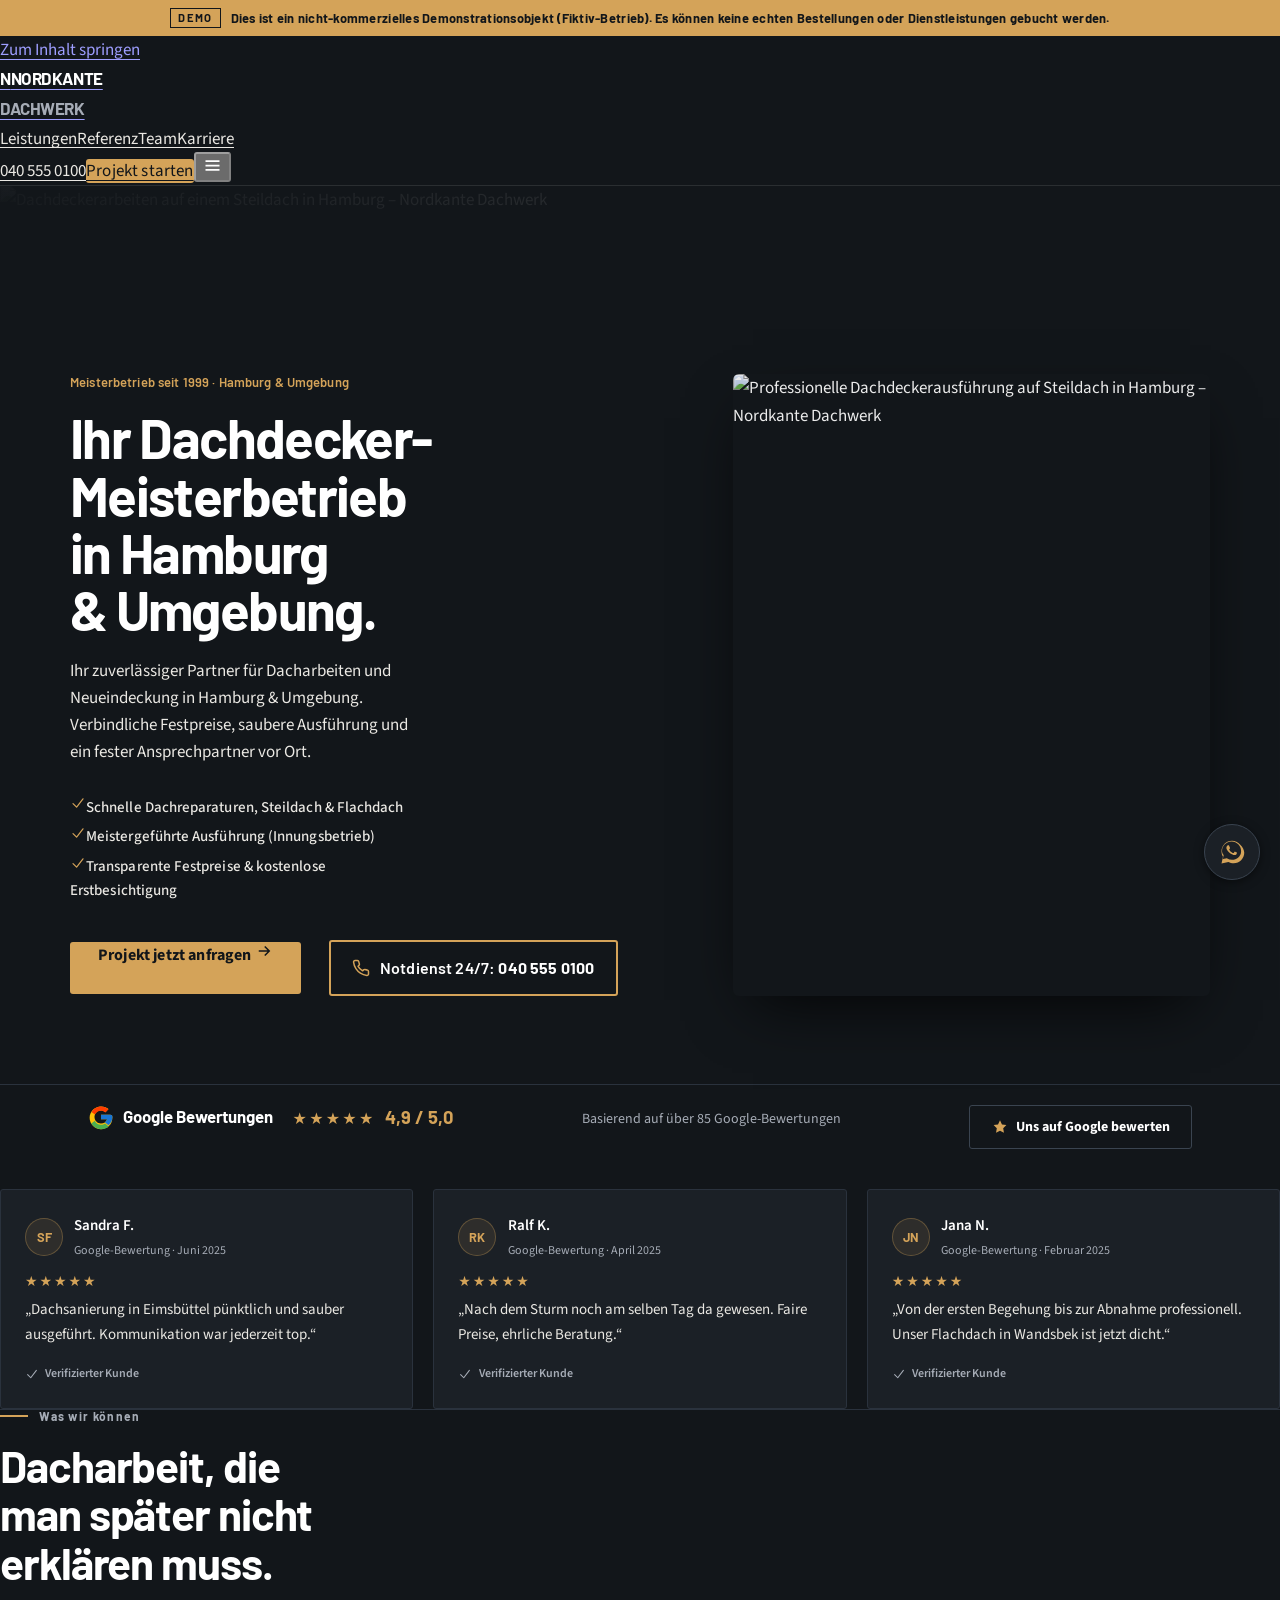
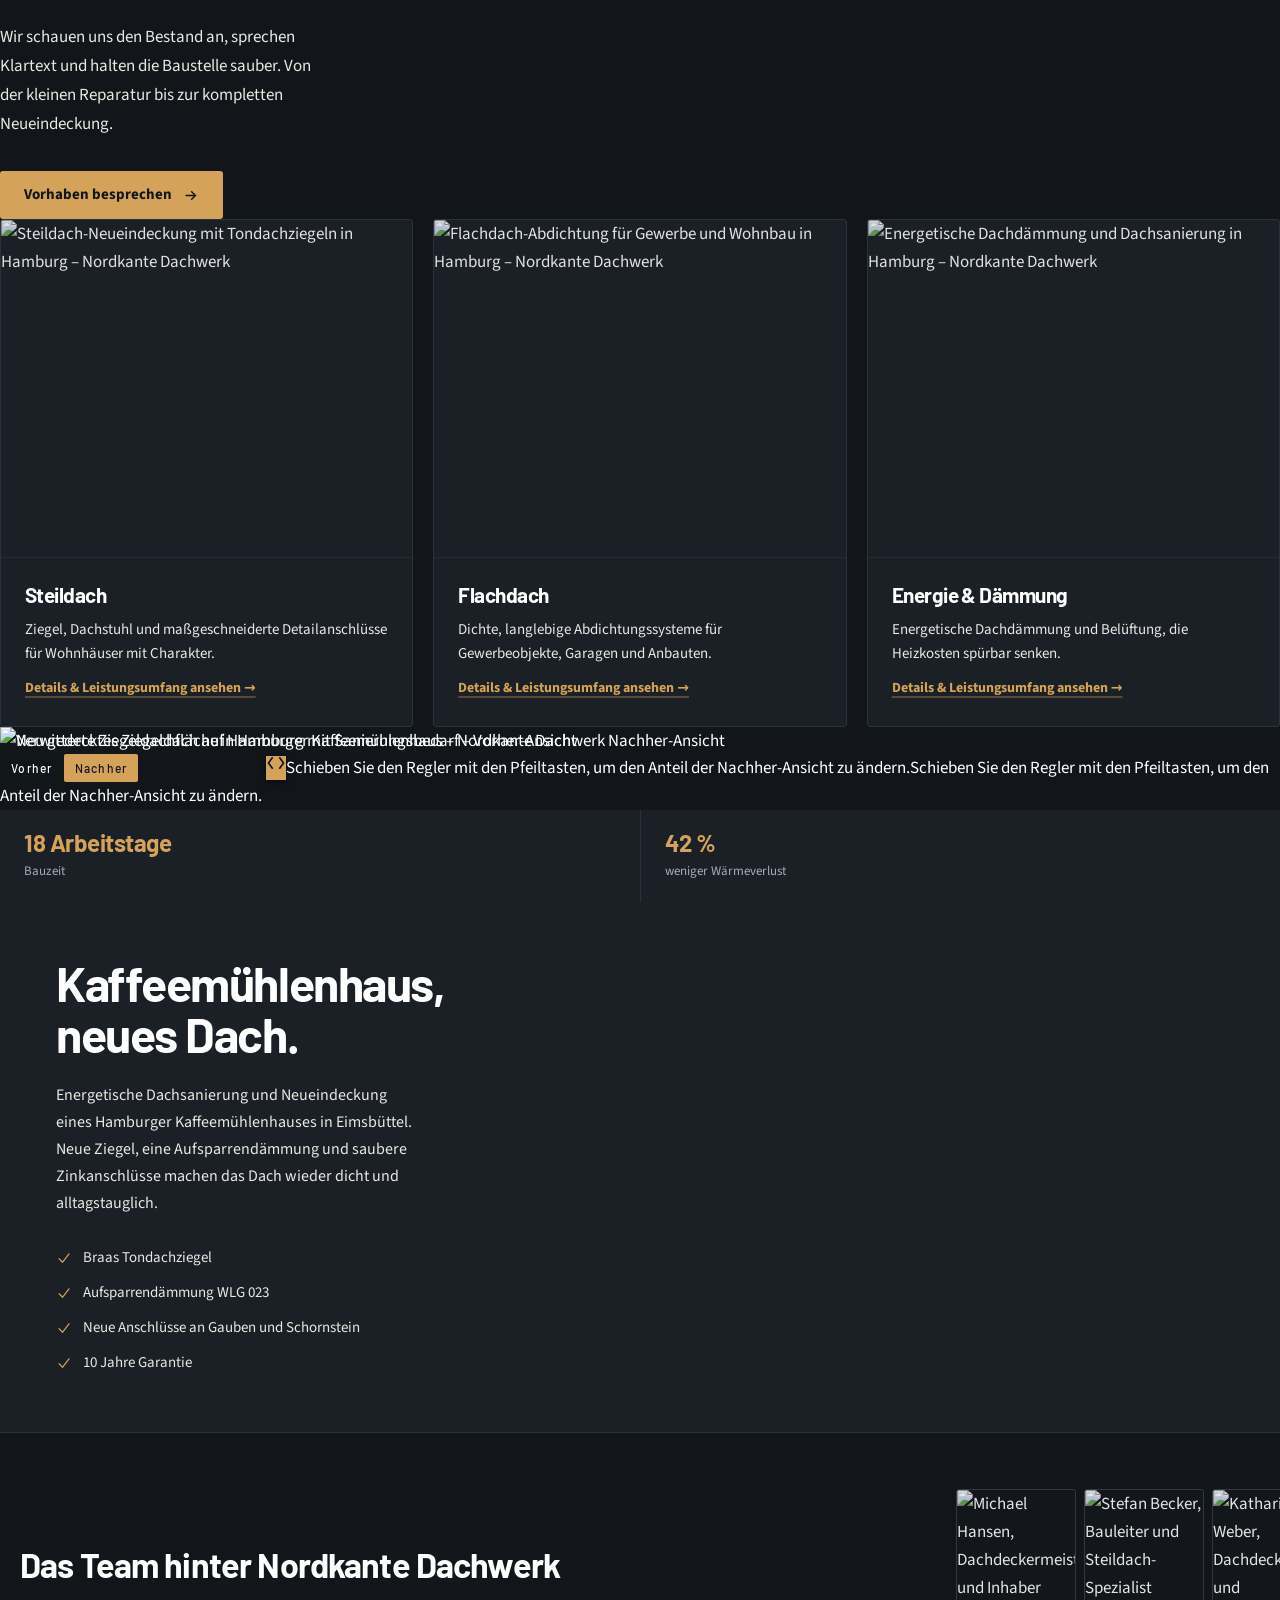
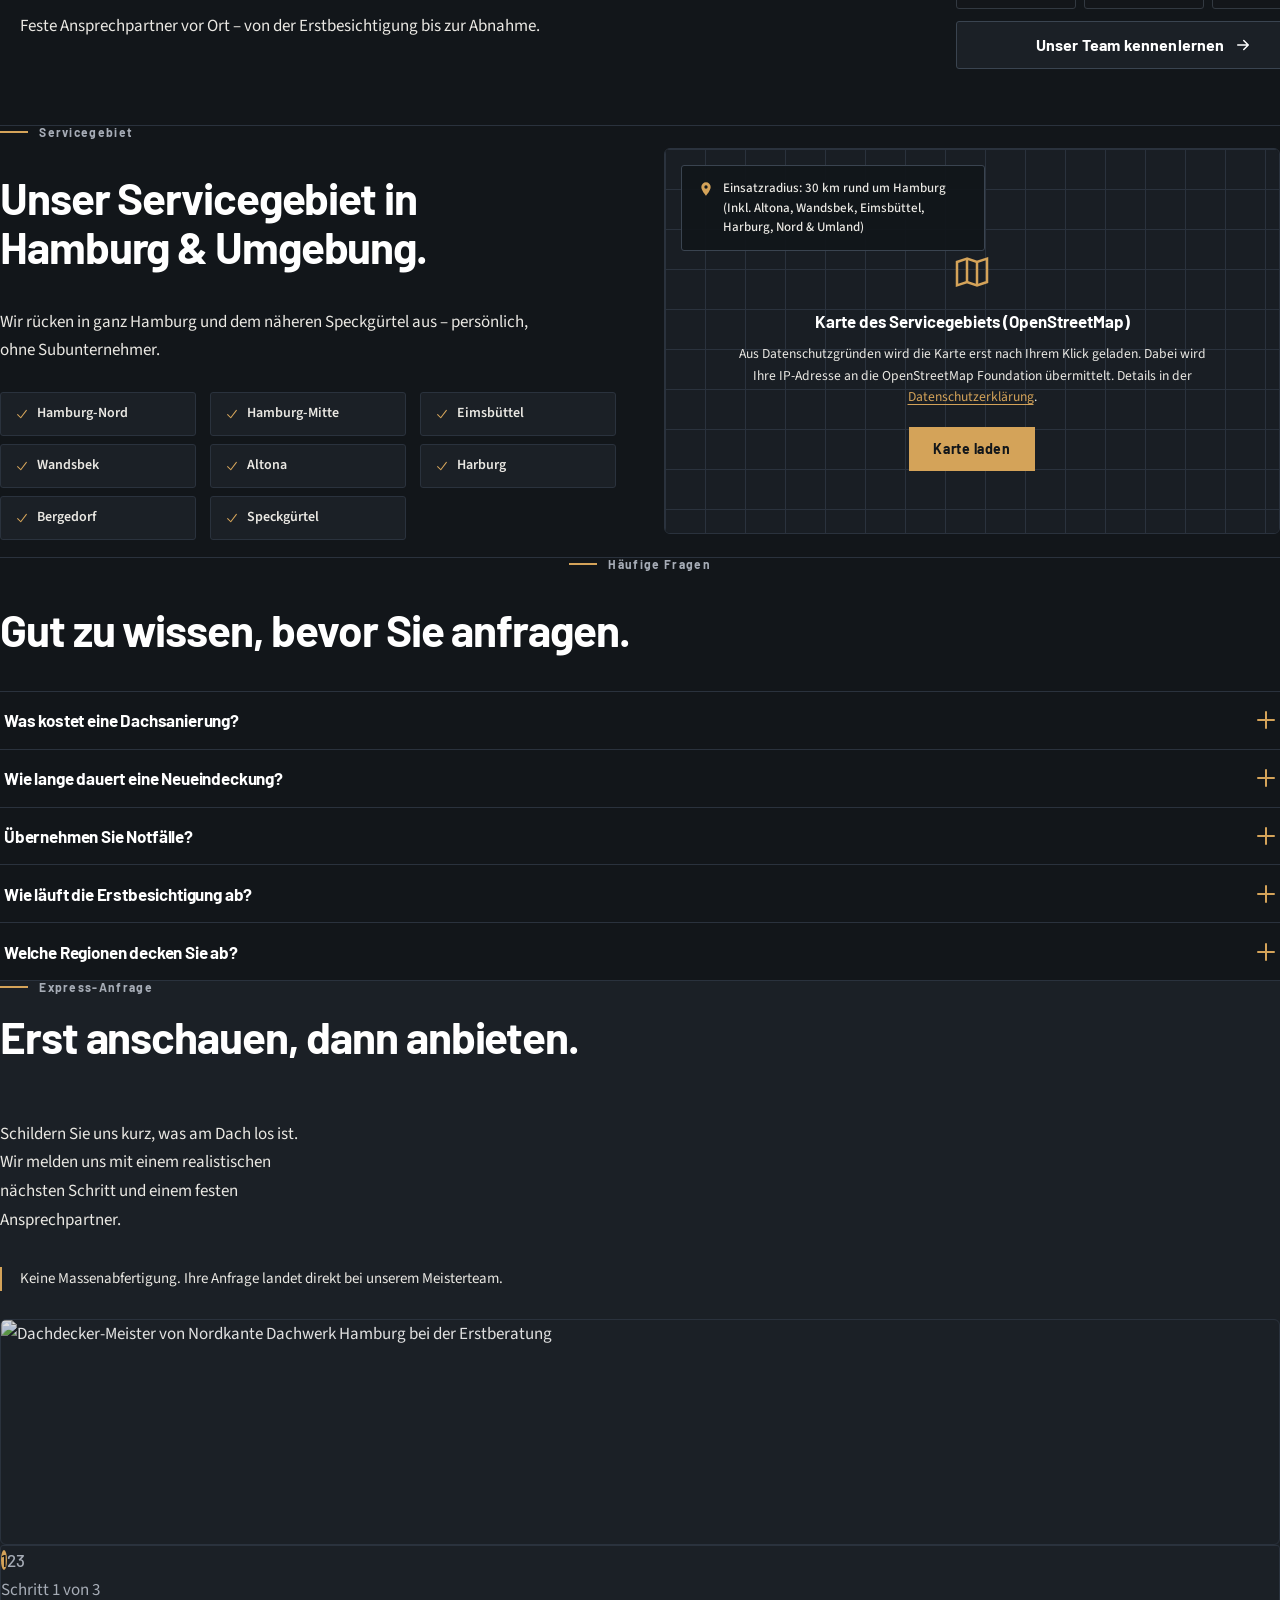
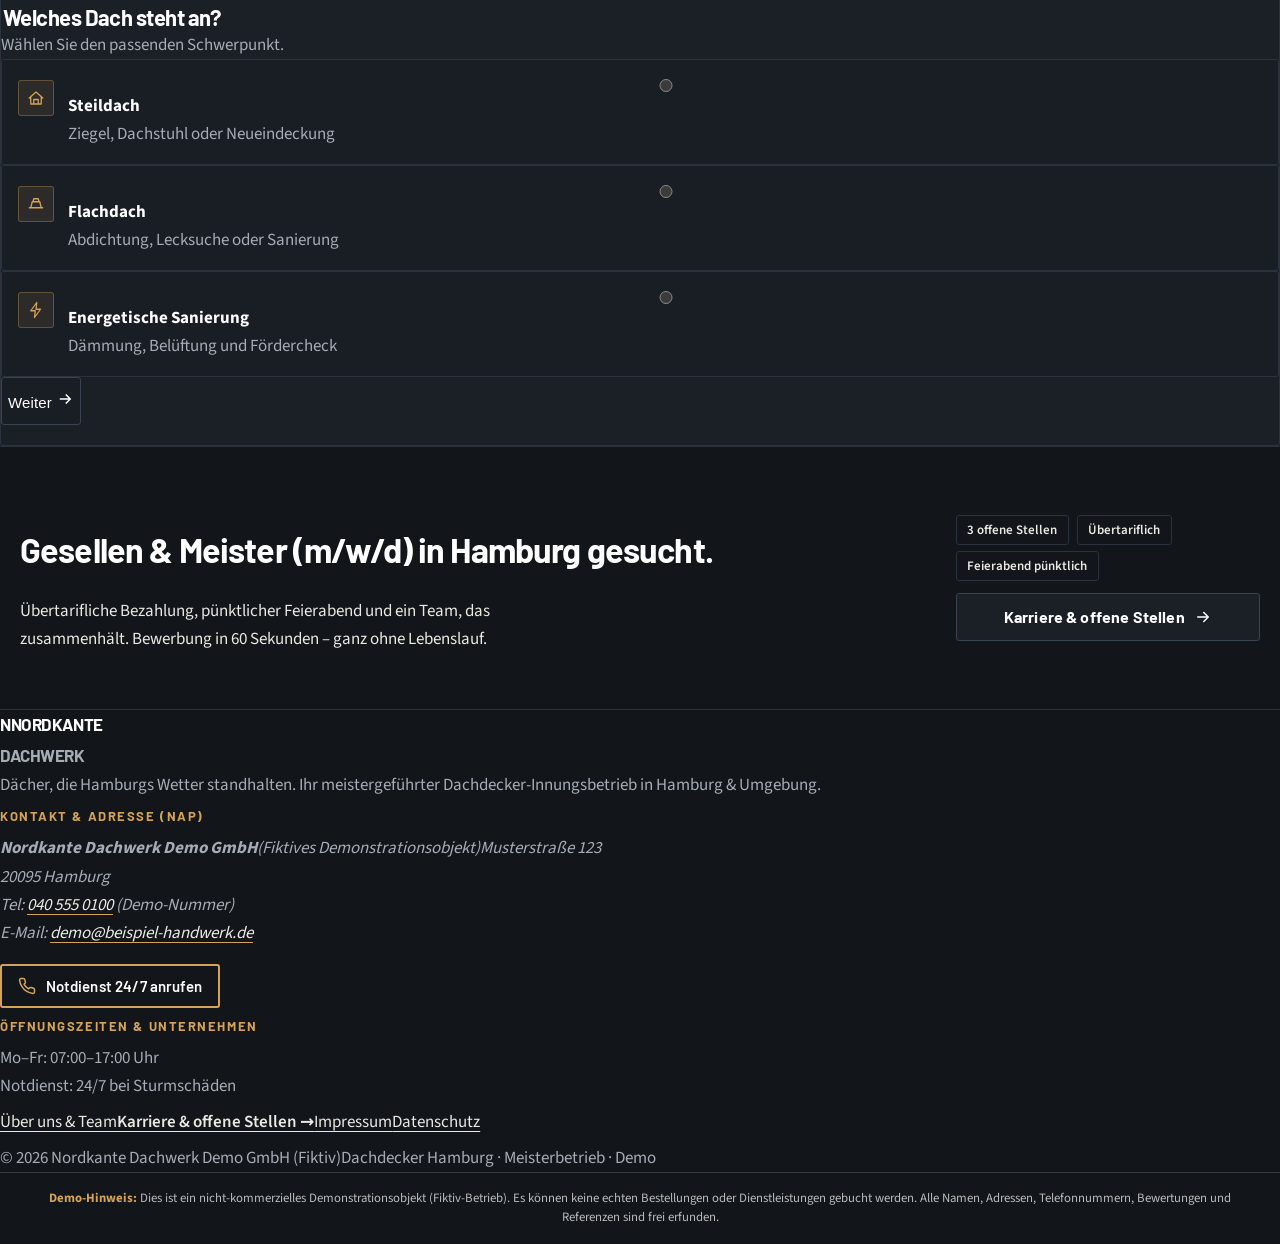
==== commit 266abc70: "refactor: remove AI-like kickers, simplify team and career teasers, optimize responsive layouts Co-A" ====
--- a/index.html
+++ b/index.html
@@ -69,7 +69,7 @@
     <section id="leistungen" class="mx-auto max-w-7xl px-5 py-24 lg:px-8 lg:py-32"><div class="grid gap-12 lg:grid-cols-[.7fr_1.3fr] lg:gap-24"><div><p class="text-xs font-bold uppercase tracking-[.2em] text-rust">Was wir können</p><h2 class="mt-5 max-w-md font-display text-4xl font-bold leading-tight tracking-[-.045em] sm:text-5xl">Substanz erhalten. Wert steigern.</h2><p class="mt-8 max-w-sm leading-7 text-ink/70">Wir verbinden traditionelles Handwerk mit zeitgemäßer Planung. Für Eigentümer, die keine Überraschungen über dem Kopf möchten.</p><a href="#anfrage" class="mt-8 inline-flex items-center gap-2 text-sm font-bold underline decoration-rust decoration-2 underline-offset-8 hover:text-rust focus-ring">Vorhaben besprechen <svg width="17" height="17" viewBox="0 0 24 24" fill="none" stroke="currentColor" stroke-width="2" aria-hidden="true"><path d="M5 12h13M13 6l6 6-6 6"/></svg></a></div><div class="grid gap-4 sm:grid-cols-3"><article class="border border-line bg-white p-6 transition-transform hover:-translate-y-1"><svg width="30" height="30" viewBox="0 0 24 24" fill="none" stroke="var(--rust)" stroke-width="1.7" aria-hidden="true"><path d="M3 20h18M4 20V9l8-5 8 5v11M8 20v-6h8v6"/></svg><h3 class="mt-8 font-display text-xl font-bold">Steildach</h3><p class="mt-3 text-sm leading-6 text-ink/65">Ziegel, Dachstuhl und Detailanschlüsse für Wohnhäuser mit Charakter.</p><span class="mt-8 block text-xs font-bold uppercase tracking-[.15em] text-rust">Seit 1999</span></article><article class="border border-line bg-white p-6 transition-transform hover:-translate-y-1"><svg width="30" height="30" viewBox="0 0 24 24" fill="none" stroke="var(--rust)" stroke-width="1.7" aria-hidden="true"><path d="M3 18h18M5 18l2-8h10l2 8M8 10l1-5h6l1 5"/></svg><h3 class="mt-8 font-display text-xl font-bold">Flachdach</h3><p class="mt-3 text-sm leading-6 text-ink/65">Dichte, langlebige Systeme für Gewerbeobjekte und Anbauten.</p><span class="mt-8 block text-xs font-bold uppercase tracking-[.15em] text-rust">Dokumentiert</span></article><article class="border border-line bg-white p-6 transition-transform hover:-translate-y-1"><svg width="30" height="30" viewBox="0 0 24 24" fill="none" stroke="var(--rust)" stroke-width="1.7" aria-hidden="true"><path d="M12 3v18M3 12h18M5 5l14 14M19 5 5 19"/></svg><h3 class="mt-8 font-display text-xl font-bold">Energie</h3><p class="mt-3 text-sm leading-6 text-ink/65">Dämmung und Belüftung, die Wohnkomfort und Verbrauch spürbar verbessern.</p><span class="mt-8 block text-xs font-bold uppercase tracking-[.15em] text-rust">Fördercheck</span></article></div></div></section>
     <section id="referenz" class="bg-ink text-white"><div class="mx-auto grid max-w-7xl lg:grid-cols-[1.1fr_.9fr]"><div class="relative aspect-[4/3] overflow-hidden sm:aspect-[5/3]" id="comparison"><img class="absolute inset-0 h-full w-full object-cover" src="https://images.unsplash.com/photo-1598902108854-10e335adac99?auto=format&fit=crop&w=1200&q=80" alt="Professionell saniertes Steildach in Hamburg – Nordkante Dachwerk Nachher-Ansicht" width="1200" height="800" loading="lazy"><div class="slider-after absolute inset-y-0 left-0 overflow-hidden"><img class="h-full w-[calc(100vw-40px)] max-w-none object-cover sm:w-[650px]" src="https://images.unsplash.com/photo-1562259949-e8e7689d7828?auto=format&fit=crop&w=1200&q=80" alt="Verwittertes Ziegeldach vor der Sanierung in Hamburg – Vorher-Ansicht" width="1200" height="800" loading="lazy"></div><span class="absolute left-5 top-5 bg-ink px-3 py-2 text-xs font-bold uppercase tracking-[.15em]">Vorher</span><span class="absolute right-5 top-5 bg-rust px-3 py-2 text-xs font-bold uppercase tracking-[.15em]">Nachher</span><input id="comparison-range" class="absolute inset-x-0 bottom-5 z-10 mx-auto block w-[calc(100%-40px)] cursor-ew-resize accent-lime" type="range" min="0" max="100" value="50" aria-label="Vorher-Nachher-Anteil verschieben"><span class="slider-handle pointer-events-none absolute top-0 z-10 h-full w-0.5 bg-lime"><span class="absolute left-1/2 top-1/2 grid h-10 w-10 -translate-x-1/2 -translate-y-1/2 place-items-center rounded-full bg-lime text-ink"><svg width="20" height="20" viewBox="0 0 24 24" fill="none" stroke="currentColor" stroke-width="2" aria-hidden="true"><path d="m8 5-5 7 5 7M16 5l5 7-5 7"/></svg></span></span></div><div class="flex flex-col justify-center px-5 py-16 sm:px-10 lg:px-16 lg:py-20"><p class="text-xs font-bold uppercase tracking-[.2em] text-lime">Projekt 24 / Altbau-Sanierung</p><h2 class="mt-5 font-display text-4xl font-bold leading-tight tracking-[-.045em] sm:text-5xl">Aus Substanz wird Zukunft.</h2><p class="mt-7 leading-7 text-white/75">Ein 70 Jahre altes Wohnhaus in Hamburg-Nord: energetisch auf Stand gebracht und mit einem neuen Ziegeldach abgeschlossen. In 18 Arbeitstagen, bei laufendem Betrieb.</p><div class="mt-10 grid grid-cols-2 gap-6 border-t border-white/20 pt-6"><div><p class="font-display text-2xl font-bold">18</p><p class="mt-1 text-sm text-white/60">Arbeitstage</p></div><div><p class="font-display text-2xl font-bold">42%</p><p class="mt-1 text-sm text-white/60">weniger Wärmeverlust</p></div></div></div></div></section>
     <section id="team-teaser" class="teaser" aria-labelledby="team-teaser-title"><div class="teaser-inner">
-      <div class="teaser-copy"><p class="text-xs font-bold uppercase tracking-[.2em] text-rust">Die Köpfe hinter Nordkante Dachwerk</p><h2 id="team-teaser-title" class="mt-4 font-display font-bold tracking-[-.04em]">Ihre festen Ansprechpartner vor Ort.</h2><p class="mt-3 leading-7 text-ink/70">Lernen Sie die Dachdeckermeister und Bauleiter von Nordkante Dachwerk persönlich kennen – Ihre festen Ansprechpartner von der Erstbesichtigung bis zur Abnahme.</p></div>
+      <div class="teaser-copy"><h2 id="team-teaser-title" class="font-display font-bold tracking-[-.04em]">Das Team hinter Nordkante Dachwerk</h2><p class="mt-3 leading-7 text-ink/70">Feste Ansprechpartner vor Ort – von der Erstbesichtigung bis zur Abnahme.</p></div>
       <div class="teaser-aside"><ul class="teaser-faces" aria-label="Das Team von Nordkante Dachwerk"><li><img src="https://images.unsplash.com/photo-1560250097-0b93528c311a?auto=format&fit=crop&w=240&q=80" alt="Michael Hansen, Dachdeckermeister und Inhaber" width="120" height="120" loading="lazy"></li><li><img src="https://images.unsplash.com/photo-1519085360753-af0119f7cbe7?auto=format&fit=crop&w=240&q=80" alt="Stefan Becker, Bauleiter und Steildach-Spezialist" width="120" height="120" loading="lazy"></li><li><img src="https://images.unsplash.com/photo-1580489944761-15a19d654956?auto=format&fit=crop&w=240&q=80" alt="Katharina Weber, Dachdeckermeisterin und Projektleitung Notdienst" width="120" height="120" loading="lazy"></li></ul><a href="ueber-uns.html" class="btn-line">Unser Team kennenlernen <svg width="18" height="18" viewBox="0 0 24 24" fill="none" stroke="currentColor" stroke-width="2" stroke-linecap="round" stroke-linejoin="round" aria-hidden="true"><path d="M5 12h13M13 6l6 6-6 6"/></svg></a></div>
     </div></section>
     <section id="servicegebiet" class="bg-paper"><div class="mx-auto max-w-7xl px-5 py-20 lg:px-8"><div class="service-area-grid"><div><p class="text-xs font-bold uppercase tracking-[.2em] text-rust">Servicegebiet</p><h2 class="mt-4 font-display text-3xl font-bold tracking-[-.04em] sm:text-4xl">Unser Servicegebiet in Hamburg &amp; Umgebung.</h2><p class="mt-4 max-w-md leading-7 text-ink/70">Wir rücken in ganz Hamburg und dem näheren Speckgürtel aus – persönlich, ohne Subunternehmer.</p><ul class="service-area-list" aria-label="Abgedeckte Stadtteile"><li>Hamburg-Nord</li><li>Hamburg-Mitte</li><li>Eimsbüttel</li><li>Wandsbek</li><li>Altona</li><li>Harburg</li><li>Bergedorf</li><li>Speckgürtel</li></ul></div><div class="service-area-map"><div class="service-area-badge">Einsatzradius: 30&nbsp;km rund um Hamburg (Inkl. Altona, Wandsbek, Eimsbüttel, Harburg, Nord &amp; Umland)</div><div class="map-consent" id="map-consent" data-src="https://www.openstreetmap.org/export/embed.html?bbox=9.75%2C53.40%2C10.15%2C53.65&amp;layer=mapnik"><svg class="map-consent-icon" width="40" height="40" viewBox="0 0 24 24" fill="none" stroke="currentColor" stroke-width="1.5" aria-hidden="true"><path d="M9 4 3 6v14l6-2 6 2 6-2V4l-6 2-6-2Z"/><path d="M9 4v14M15 6v14"/></svg><p class="map-consent-title">Karte des Servicegebiets (OpenStreetMap)</p><p class="map-consent-text">Aus Datenschutzgründen wird die Karte erst nach Ihrem Klick geladen. Dabei wird Ihre IP-Adresse an die OpenStreetMap Foundation übermittelt. Details in der <a href="/datenschutz" data-modal="datenschutz">Datenschutzerklärung</a>.</p><button type="button" id="map-consent-button" class="map-consent-button focus-ring">Karte laden</button></div></div></div></div></section>
@@ -82,7 +82,7 @@
     </div></div></section>
     <section id="anfrage" class="mx-auto max-w-7xl px-5 py-24 lg:px-8 lg:py-32"><div class="grid gap-12 lg:grid-cols-[.8fr_1.2fr] lg:gap-24"><div><p class="text-xs font-bold uppercase tracking-[.2em] text-rust">Express-Anfrage</p><h2 class="mt-5 max-w-md font-display text-4xl font-bold leading-tight tracking-[-.045em] sm:text-5xl">Drei Schritte. Ein klarer nächster Schritt.</h2><p class="mt-7 max-w-sm leading-7 text-ink/70">Schildern Sie uns kurz Ihr Vorhaben. Die Demo verarbeitet Ihre Angaben nur im Browser.</p><div class="mt-10 border-l-2 border-rust pl-5 text-sm leading-6 text-ink/65">Keine Massenabfertigung. Ihre Anfrage landet direkt bei unserem Meisterteam.</div></div><div class="border border-line bg-white p-6 shadow-[0_18px_45px_rgba(24,35,41,.08)] sm:p-10"><div class="mb-10 flex items-center justify-between"><div class="flex items-center gap-2" aria-label="Schritt 1 von 3"><span class="step-dot grid h-8 w-8 place-items-center bg-rust text-sm font-bold text-ink" data-step-dot="1">1</span><span class="h-px w-8 bg-line sm:w-14"></span><span class="step-dot grid h-8 w-8 place-items-center border border-line text-sm font-bold text-ink/45" data-step-dot="2">2</span><span class="h-px w-8 bg-line sm:w-14"></span><span class="step-dot grid h-8 w-8 place-items-center border border-line text-sm font-bold text-ink/45" data-step-dot="3">3</span></div><span class="text-xs font-bold uppercase tracking-[.15em] text-ink/55" id="step-label">Schritt 1 von 3</span></div><form id="quote-form" novalidate><fieldset class="step-panel" data-step="1"><legend class="font-display text-2xl font-bold">Welches Dach steht an?</legend><p class="mt-2 text-sm text-ink/60">Wählen Sie den passenden Schwerpunkt.</p><div class="mt-7 grid gap-3"><label class="cursor-pointer border border-line p-4 transition-colors has-[:checked]:border-rust has-[:checked]:bg-[#191E24]"><input class="sr-only" type="radio" name="roof" value="Steildach"><span class="block font-bold">Steildach</span><span class="mt-1 block text-sm text-ink/60">Ziegel, Dachstuhl oder Neueindeckung</span></label><label class="cursor-pointer border border-line p-4 transition-colors has-[:checked]:border-rust has-[:checked]:bg-[#191E24]"><input class="sr-only" type="radio" name="roof" value="Flachdach"><span class="block font-bold">Flachdach</span><span class="mt-1 block text-sm text-ink/60">Abdichtung, Lecksuche oder Sanierung</span></label><label class="cursor-pointer border border-line p-4 transition-colors has-[:checked]:border-rust has-[:checked]:bg-[#191E24]"><input class="sr-only" type="radio" name="roof" value="Energetische Sanierung"><span class="block font-bold">Energetische Sanierung</span><span class="mt-1 block text-sm text-ink/60">Dämmung, Belüftung und Fördercheck</span></label></div></fieldset><fieldset class="step-panel" data-step="2" hidden><legend class="font-display text-2xl font-bold">Wie dringend ist es?</legend><p class="mt-2 text-sm text-ink/60">Und wie erreichen wir Sie?</p><div class="mt-7 grid gap-3 sm:grid-cols-3"><label class="cursor-pointer border border-line p-4 text-center has-[:checked]:border-rust has-[:checked]:bg-[#191E24]"><input class="sr-only" type="radio" name="urgency" value="Heute / Notfall"><span class="block font-bold">Heute</span><span class="mt-1 block text-xs text-ink/60">Notfall</span></label><label class="cursor-pointer border border-line p-4 text-center has-[:checked]:border-rust has-[:checked]:bg-[#191E24]"><input class="sr-only" type="radio" name="urgency" value="Diese Woche"><span class="block font-bold">Diese Woche</span><span class="mt-1 block text-xs text-ink/60">Zeitnah</span></label><label class="cursor-pointer border border-line p-4 text-center has-[:checked]:border-rust has-[:checked]:bg-[#191E24]"><input class="sr-only" type="radio" name="urgency" value="Planung"><span class="block font-bold">Planung</span><span class="mt-1 block text-xs text-ink/60">In Ruhe</span></label></div><div class="mt-6 grid gap-4 sm:grid-cols-3"><label class="text-sm font-bold sm:col-span-2" for="name">Ihr Name<input id="name" name="name" type="text" autocomplete="name" class="mt-2 block min-h-12 w-full border border-line px-4 font-normal outline-none focus:border-rust focus:ring-2 focus:ring-rust/20" placeholder="Vor- und Nachname"></label><label class="text-sm font-bold" for="zip">PLZ<input id="zip" name="zip" type="text" inputmode="numeric" pattern="[0-9]{5}" class="mt-2 block min-h-12 w-full border border-line px-4 font-normal outline-none focus:border-rust focus:ring-2 focus:ring-rust/20" placeholder="20095"></label></div><label class="mt-4 block text-sm font-bold" for="phone">Telefonnummer<input id="phone" name="phone" type="tel" autocomplete="tel" class="mt-2 block min-h-12 w-full border border-line px-4 font-normal outline-none focus:border-rust focus:ring-2 focus:ring-rust/20" placeholder="040 555 0100"></label></fieldset><fieldset class="step-panel" data-step="3" hidden><legend class="font-display text-2xl font-bold">Passt alles?</legend><p class="mt-2 text-sm text-ink/60">Prüfen Sie Ihre Demo-Anfrage vor dem Absenden.</p><dl id="summary" class="mt-7 divide-y divide-line border-y border-line text-sm"></dl><div class="mt-6 bg-[#191E24] p-4 text-sm leading-6">Ihre Angaben werden in dieser Demo nicht übertragen. Es wird nur eine Erfolgsmeldung angezeigt.</div></fieldset><div class="success-panel" id="success-panel" hidden><div class="grid h-14 w-14 place-items-center bg-lime text-ink"><svg width="26" height="26" viewBox="0 0 24 24" fill="none" stroke="currentColor" stroke-width="2.5" aria-hidden="true"><path d="m5 12 4 4L19 6"/></svg></div><h3 class="mt-6 font-display text-3xl font-bold">Vielen Dank für die Demo-Anfrage, <span id="success-name"></span>.</h3><p class="mt-3 max-w-md leading-7 text-ink/70">Dies ist eine Test-Erfolgsmeldung: Ihre Angaben (Rückruf unter <span id="success-phone" class="font-bold"></span>) wurden nicht übertragen. In dieser Demo wird niemand kontaktiert.</p><a href="tel:+49405550100" class="mt-7 inline-flex min-h-12 items-center bg-ink px-5 text-sm font-bold text-white hover:bg-rust focus-ring">040 555 0100 anrufen</a></div><div id="form-actions" class="mt-9 flex items-center justify-between gap-3"><button type="button" id="back-button" class="min-h-12 px-2 text-sm font-bold text-ink/60 hover:text-ink focus-ring" hidden>Zurück</button><button type="button" id="next-button" class="ml-auto inline-flex min-h-12 items-center bg-ink px-6 text-sm font-bold text-white hover:bg-rust focus-ring">Weiter <svg class="ml-3" width="18" height="18" viewBox="0 0 24 24" fill="none" stroke="currentColor" stroke-width="2" aria-hidden="true"><path d="M5 12h13M13 6l6 6-6 6"/></svg></button><button type="submit" id="submit-button" class="ml-auto inline-flex min-h-12 items-center bg-rust px-6 text-sm font-bold text-ink hover:bg-[#E5B263] focus-ring" hidden>Anfrage bestätigen</button></div><p id="form-status" class="mt-5 text-sm font-bold text-rust" role="alert" aria-live="polite"></p></form></div></div></section>
     <section id="karriere-teaser" class="teaser teaser--jobs" aria-labelledby="karriere-teaser-title"><div class="teaser-inner">
-      <div class="teaser-copy"><p class="text-xs font-bold uppercase tracking-[.2em] text-rust">Arbeiten mit Rückgrat</p><h2 id="karriere-teaser-title" class="mt-4 font-display font-bold tracking-[-.04em]">Gesellen &amp; Meister (m/w/d) in Hamburg gesucht.</h2><p class="mt-3 leading-7 text-ink/70">Übertarifliche Bezahlung, pünktlicher Feierabend und ein Team, das zusammenhält. Bewerbung in 60 Sekunden – ganz ohne Lebenslauf.</p></div>
+      <div class="teaser-copy"><h2 id="karriere-teaser-title" class="font-display font-bold tracking-[-.04em]">Gesellen &amp; Meister (m/w/d) in Hamburg gesucht.</h2><p class="mt-3 leading-7 text-ink/70">Übertarifliche Bezahlung, pünktlicher Feierabend und ein Team, das zusammenhält. Bewerbung in 60 Sekunden – ganz ohne Lebenslauf.</p></div>
       <div class="teaser-aside"><ul class="teaser-facts" aria-label="Auf einen Blick"><li>3 offene Stellen</li><li>Übertariflich</li><li>Feierabend pünktlich</li></ul><a href="karriere.html" class="btn-line">Karriere &amp; offene Stellen <svg width="18" height="18" viewBox="0 0 24 24" fill="none" stroke="currentColor" stroke-width="2" stroke-linecap="round" stroke-linejoin="round" aria-hidden="true"><path d="M5 12h13M13 6l6 6-6 6"/></svg></a></div>
     </div></section>
   </main>
--- a/css/site.css
+++ b/css/site.css
@@ -904,14 +904,10 @@
   .showcase-final-facts strong{font-size:1.2rem}
   .showcase-final-facts span{margin-top:.1rem;font-size:.75rem}
 
-  /* Team: horizontales Karussell mit Scroll-Snap; die naechste Karte lugt hervor */
-  .team-grid{
-    display:flex;gap:.75rem;margin:1.5rem -20px 0;padding:0 20px .25rem;
-    overflow-x:auto;scroll-snap-type:x mandatory;scroll-padding-inline:20px;
-    -webkit-overflow-scrolling:touch;overscroll-behavior-x:contain;scrollbar-width:none;
-  }
-  .team-grid::-webkit-scrollbar{display:none}
-  .team-card{flex:0 0 min(68%,15rem);scroll-snap-align:start}
+  /* Team: Karten volle Breite untereinander, Foto flacher beschnitten */
+  .team-grid{grid-template-columns:1fr;gap:.75rem;margin-top:1.5rem}
+  .team-card{width:100%}
+  .team-card img{aspect-ratio:4/3}
   .team-card figcaption{padding:.8rem .9rem .95rem}
   .team-card figcaption strong{font-size:.9375rem}
   .team-card figcaption span{font-size:.75rem;line-height:1.35}
@@ -1098,9 +1094,9 @@
 }
 
 /* --- 26. Unterseiten: Intro, Fakten, Stellen, Abschluss-CTA -------------- */
-.page-intro{padding:8.5rem 0 3rem;border-bottom:1px solid var(--line)}
+.page-intro{padding:8.5rem 0 2.5rem;border-bottom:1px solid var(--line)}
 .page-intro > div{max-width:80rem;margin-inline:auto;padding-inline:1.25rem}
-.page-intro h1{max-width:22ch;margin:1rem 0 0;font-size:clamp(2.25rem,1.55rem + 2.7vw,3.4rem);line-height:1.05;letter-spacing:-.03em} /* Klassen-Spezifitaet: schlaegt Tailwinds h1-Reset */
+.page-intro h1{max-width:22ch;margin:0;font-size:clamp(2.25rem,1.55rem + 2.7vw,3.4rem);line-height:1.05;letter-spacing:-.03em} /* Klassen-Spezifitaet: schlaegt Tailwinds h1-Reset */
 .page-lead{max-width:60ch;margin-top:1.25rem;color:var(--fg-2);font-size:1.125rem;line-height:1.6}
 .breadcrumb{display:flex;flex-wrap:wrap;gap:.5rem;margin:0 0 1.5rem;padding:0;list-style:none;color:var(--fg-3);font-size:.875rem}
 .breadcrumb a{color:var(--fg-2);text-decoration:underline;text-decoration-color:var(--line-strong)}
@@ -1110,7 +1106,7 @@
 /* Zahlenzeile: vier Werte, eine Linie darueber, Barlow in Messing */
 .about-facts{
   display:grid;grid-template-columns:repeat(4,minmax(0,1fr));gap:1rem;
-  margin:2.75rem 0 0;padding:0;list-style:none;
+  margin:2.25rem 0 0;padding:0;list-style:none;
 }
 .about-facts li{
   padding:1.4rem 1.5rem 1.5rem;
@@ -1119,15 +1115,6 @@
 }
 .about-facts strong{display:block;font-family:'Barlow',sans-serif;font-size:1.875rem;font-weight:700;line-height:1;letter-spacing:-.02em;color:var(--fg)}
 .about-facts span{display:block;margin-top:.55rem;color:var(--fg-2);font-size:.9375rem;line-height:1.4}
-
-/* Ueber uns: Leitsaetze als zweispaltige Liste mit Messing-Haken */
-.about-values{display:grid;grid-template-columns:repeat(2,minmax(0,1fr));gap:1rem 2.5rem;margin:2rem 0 0;padding:0;list-style:none}
-.about-values li{position:relative;padding-left:1.75rem;color:var(--fg-2)}
-.about-values li::before{
-  content:"";position:absolute;left:0;top:.35rem;width:1rem;height:1rem;
-  background:var(--accent);-webkit-mask:var(--icon-check) center/contain no-repeat;mask:var(--icon-check) center/contain no-repeat;
-}
-.about-values strong{display:block;color:var(--fg);font-family:'Barlow',sans-serif;font-size:1.0625rem}
 
 /* Stellenliste: eine Zeile pro Stelle, Haarlinien statt Karten */
 .jobs-list{margin-top:2.5rem;border-top:1px solid var(--line)}
@@ -1170,14 +1157,15 @@
   .about-facts{grid-template-columns:repeat(2,minmax(0,1fr))}
 }
 @media (max-width:767px){
-  .page-intro{padding:6.5rem 0 2.25rem}
+  .page-intro{padding:6.5rem 0 2rem}
+  .breadcrumb{align-items:center;margin-bottom:1rem}
+  .breadcrumb a{display:inline-flex;align-items:center;min-height:2.75rem} /* 44px Touch-Target */
   .page-intro > div,.page-cta > div{padding-inline:20px}
   .page-lead{font-size:1rem;line-height:1.55}
   .about-facts{gap:.6rem;margin-top:1.75rem}
   .about-facts li{padding:1rem 1.1rem 1.1rem}
   .about-facts strong{font-size:1.5rem}
   .about-facts span{margin-top:.4rem;font-size:.875rem}
-  .about-values{grid-template-columns:1fr;gap:.9rem;margin-top:1.5rem}
   .jobs-list{margin-top:1.75rem}
   .jobs-list article{grid-template-columns:1fr;gap:.75rem;padding:1.1rem 0}
   .jobs-list .btn-line{width:100%}
@@ -1185,7 +1173,9 @@
   .page-cta-actions{width:100%}
   .page-cta-actions > a{flex:1 1 100%}
   .btn-accent,.btn-emergency{width:100%}
-}
-@media (max-width:380px){
+  /* Textlinks in Header und Footer auf 44px Touch-Target heben */
+  header a[aria-label],header a[href^="tel:"],footer address a{display:inline-flex;align-items:center;min-height:2.75rem}
+}
+@media (max-width:339px){
   .about-facts{grid-template-columns:1fr;gap:.5rem}
 }
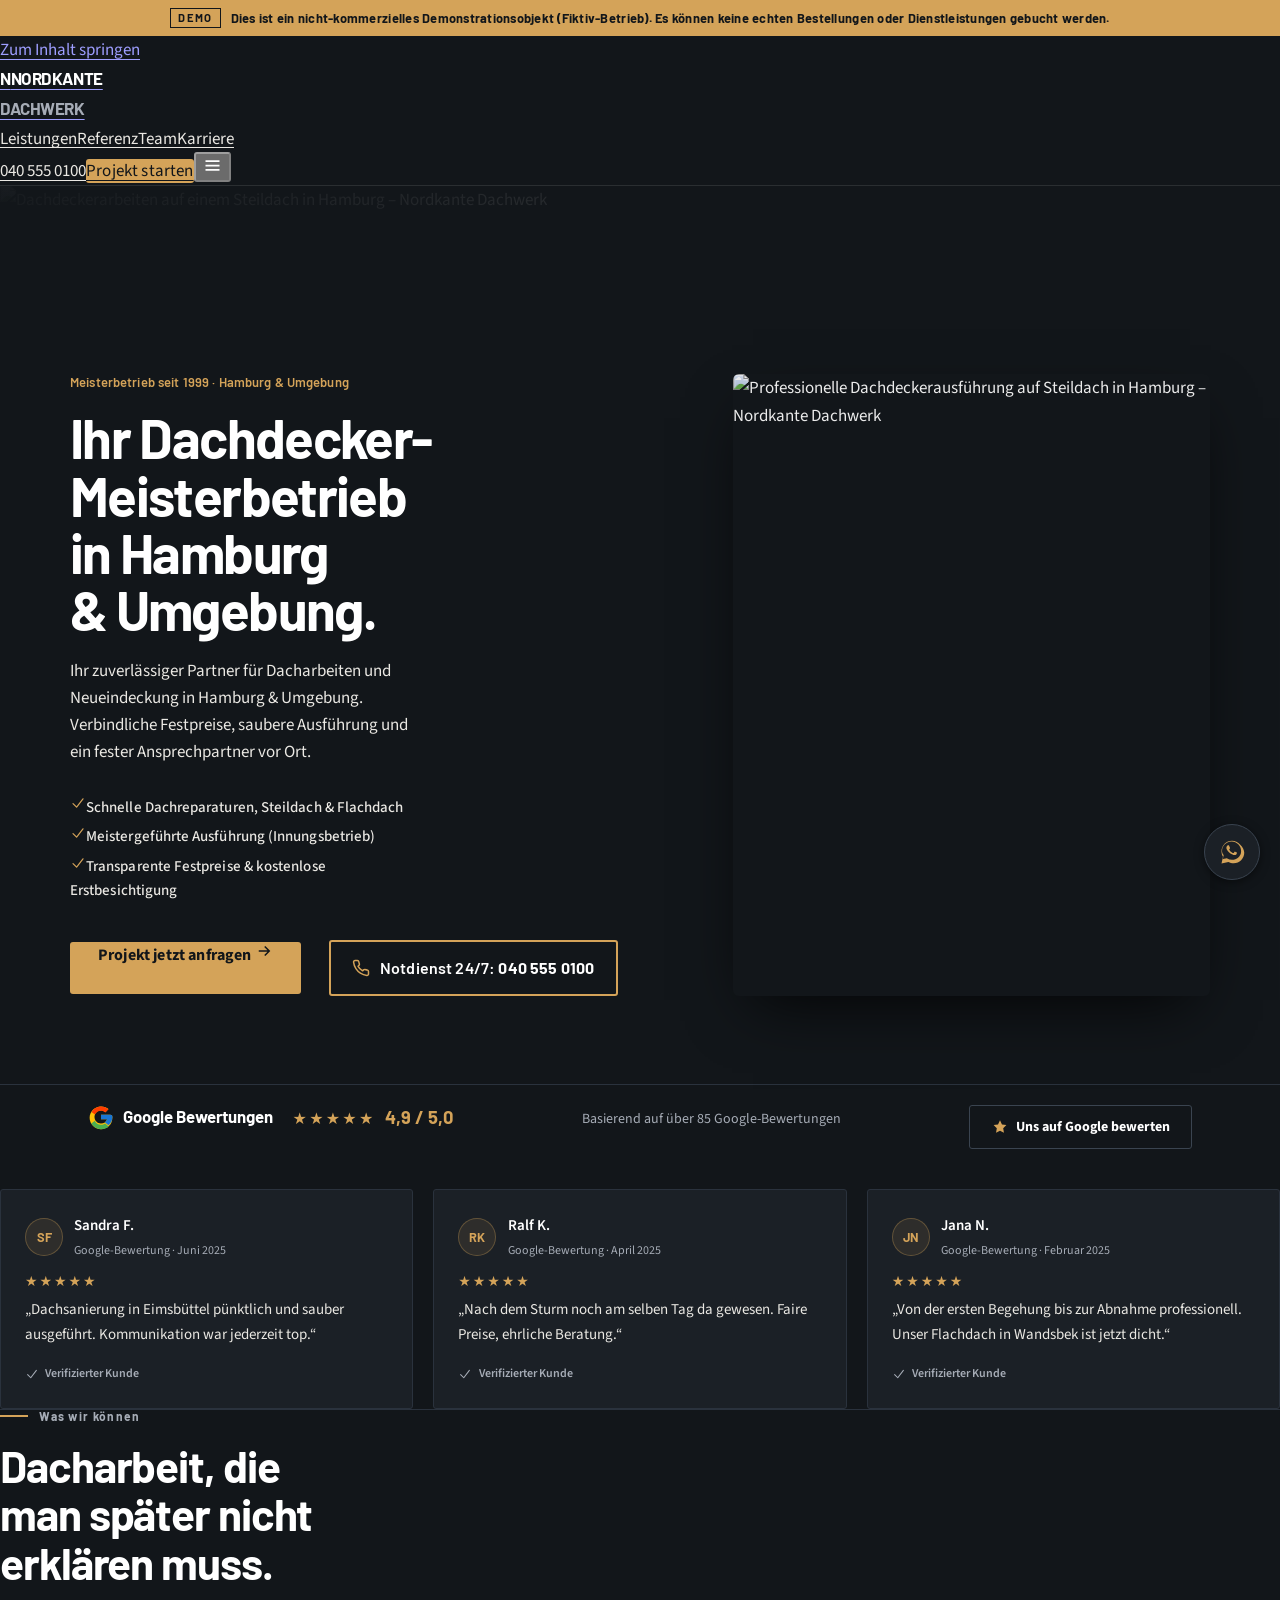
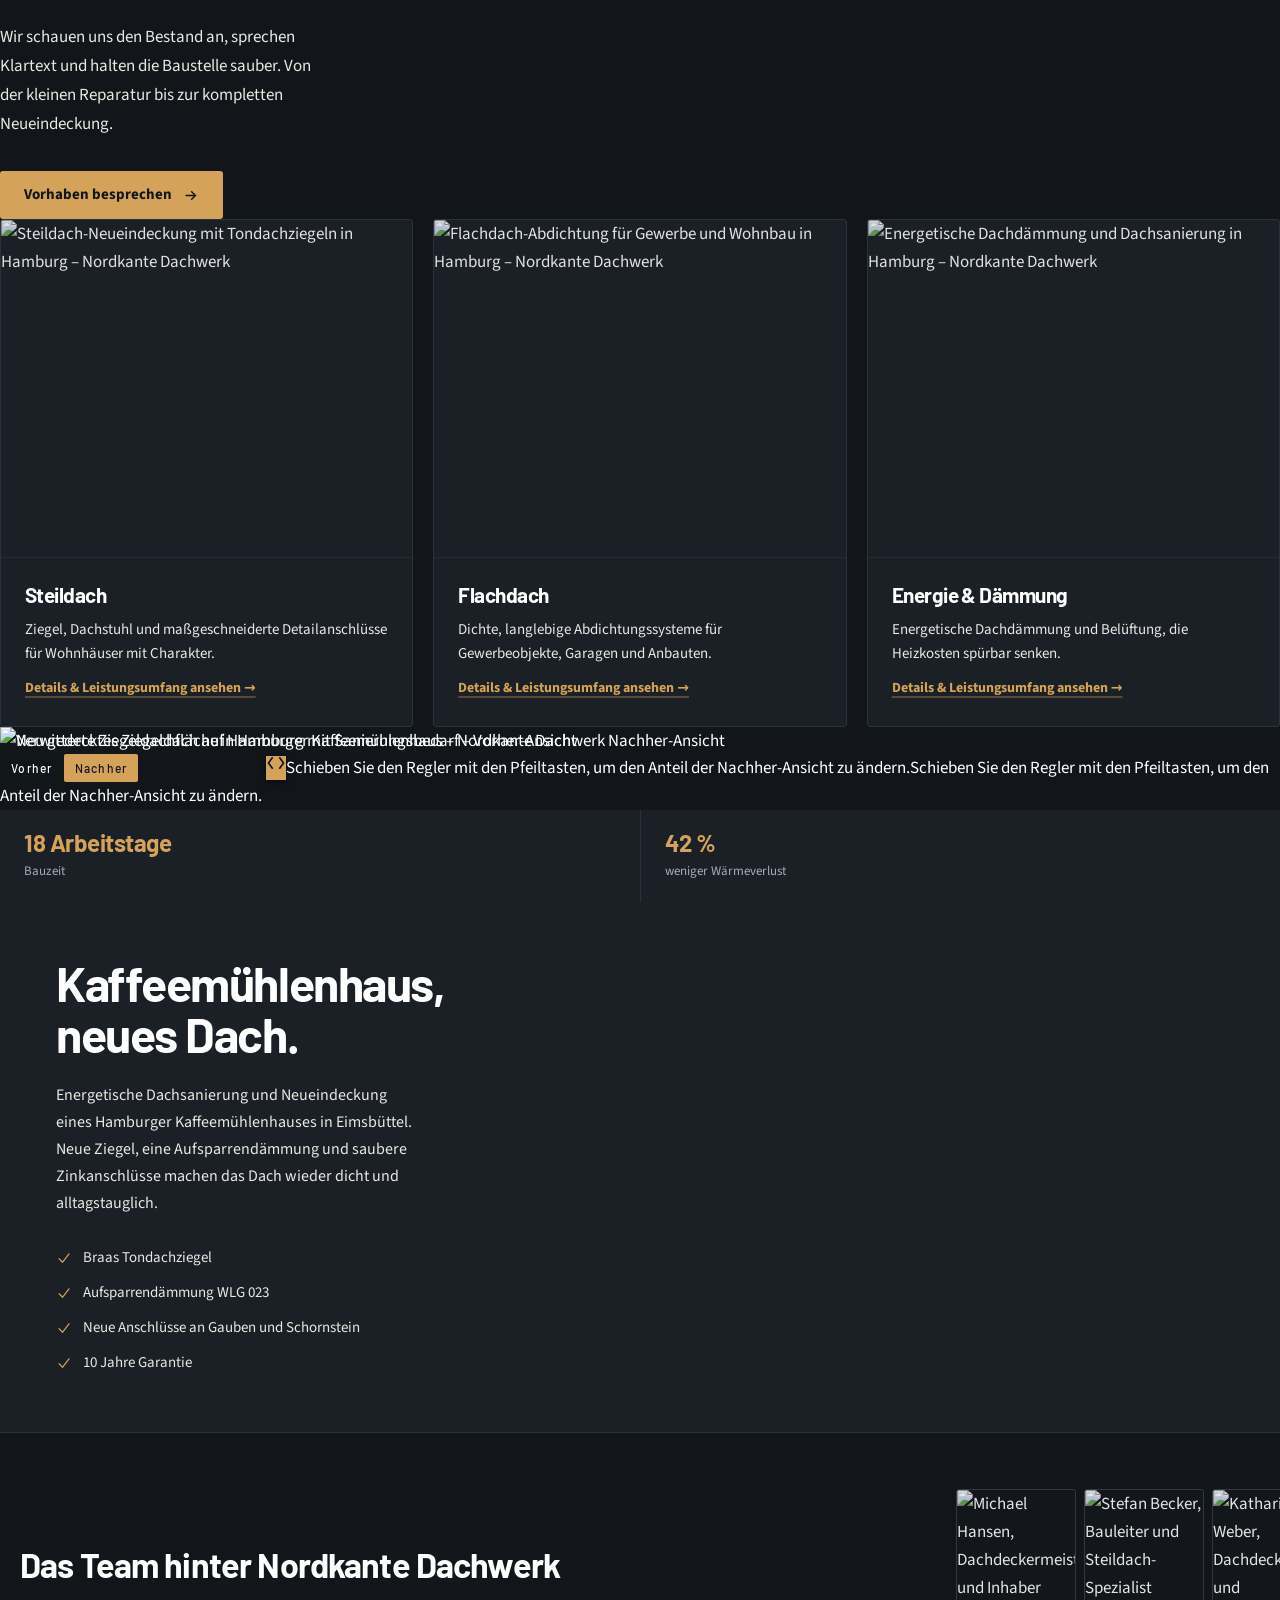
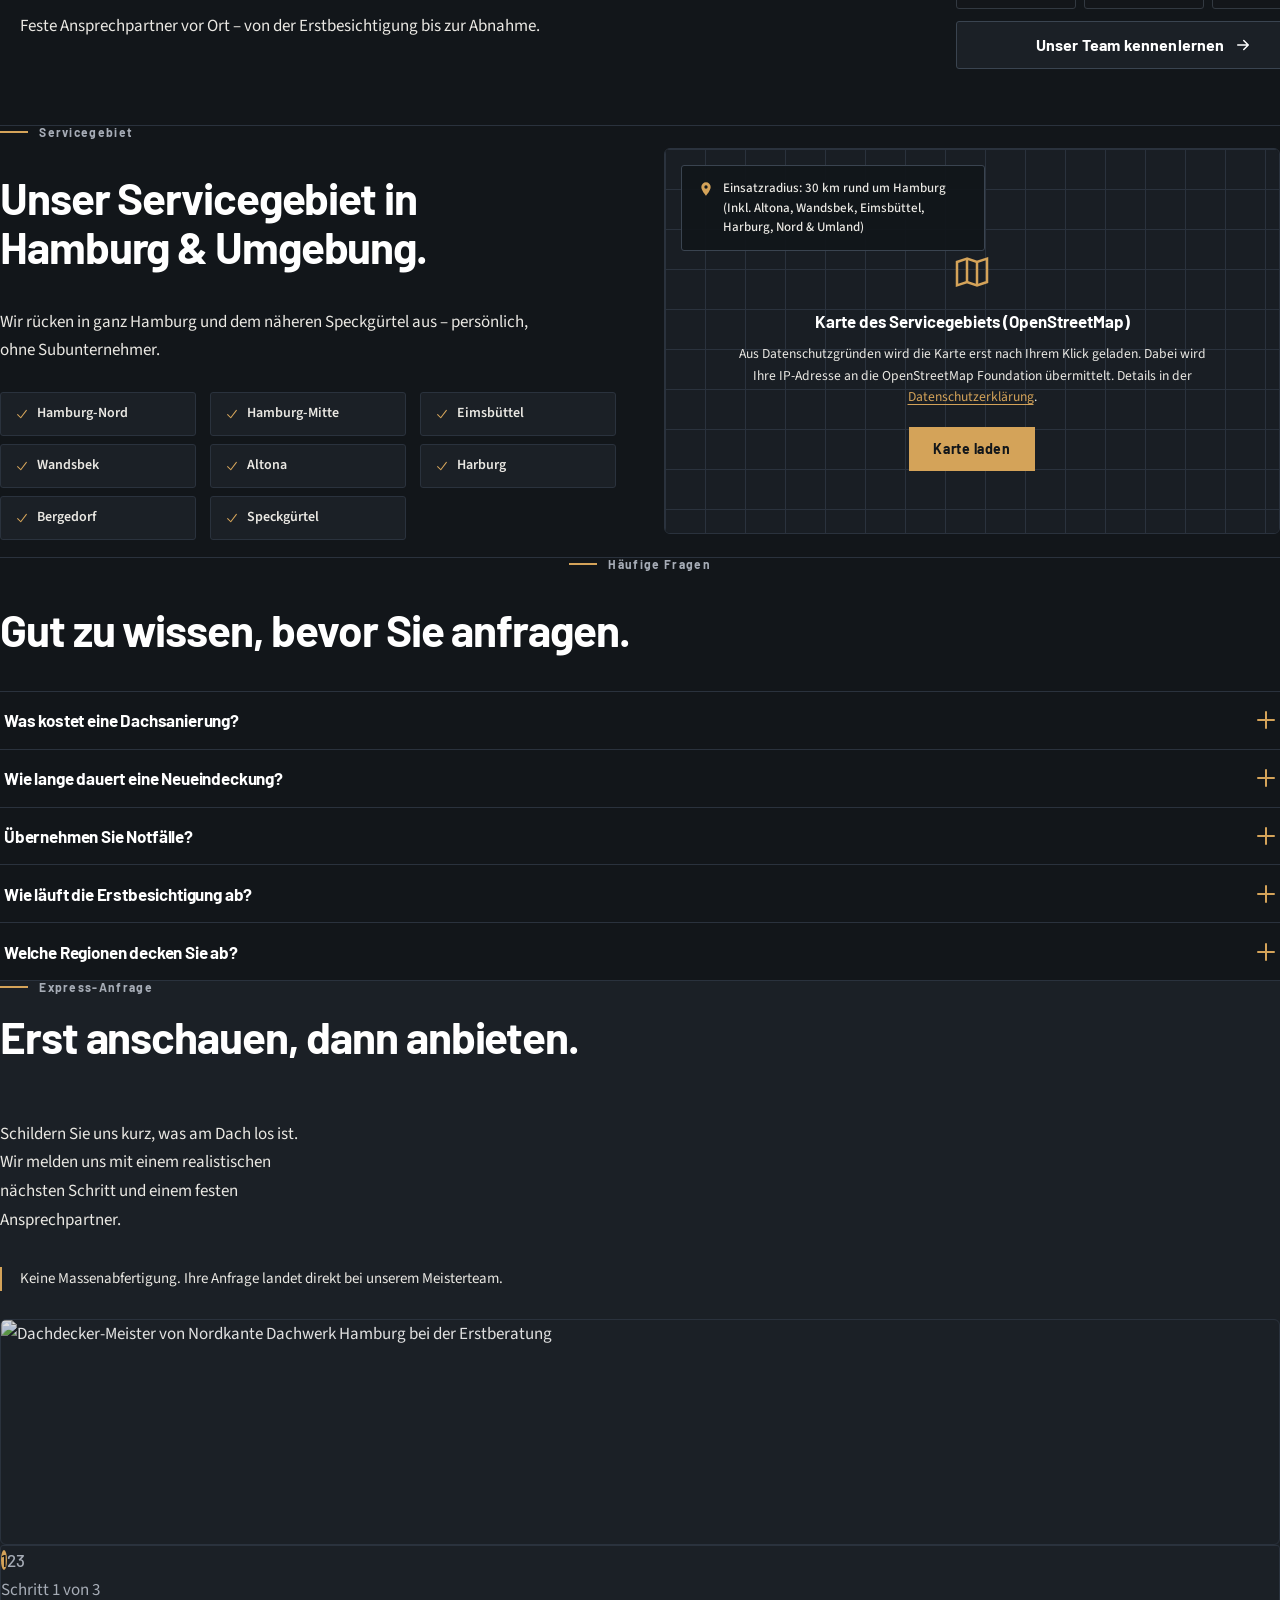
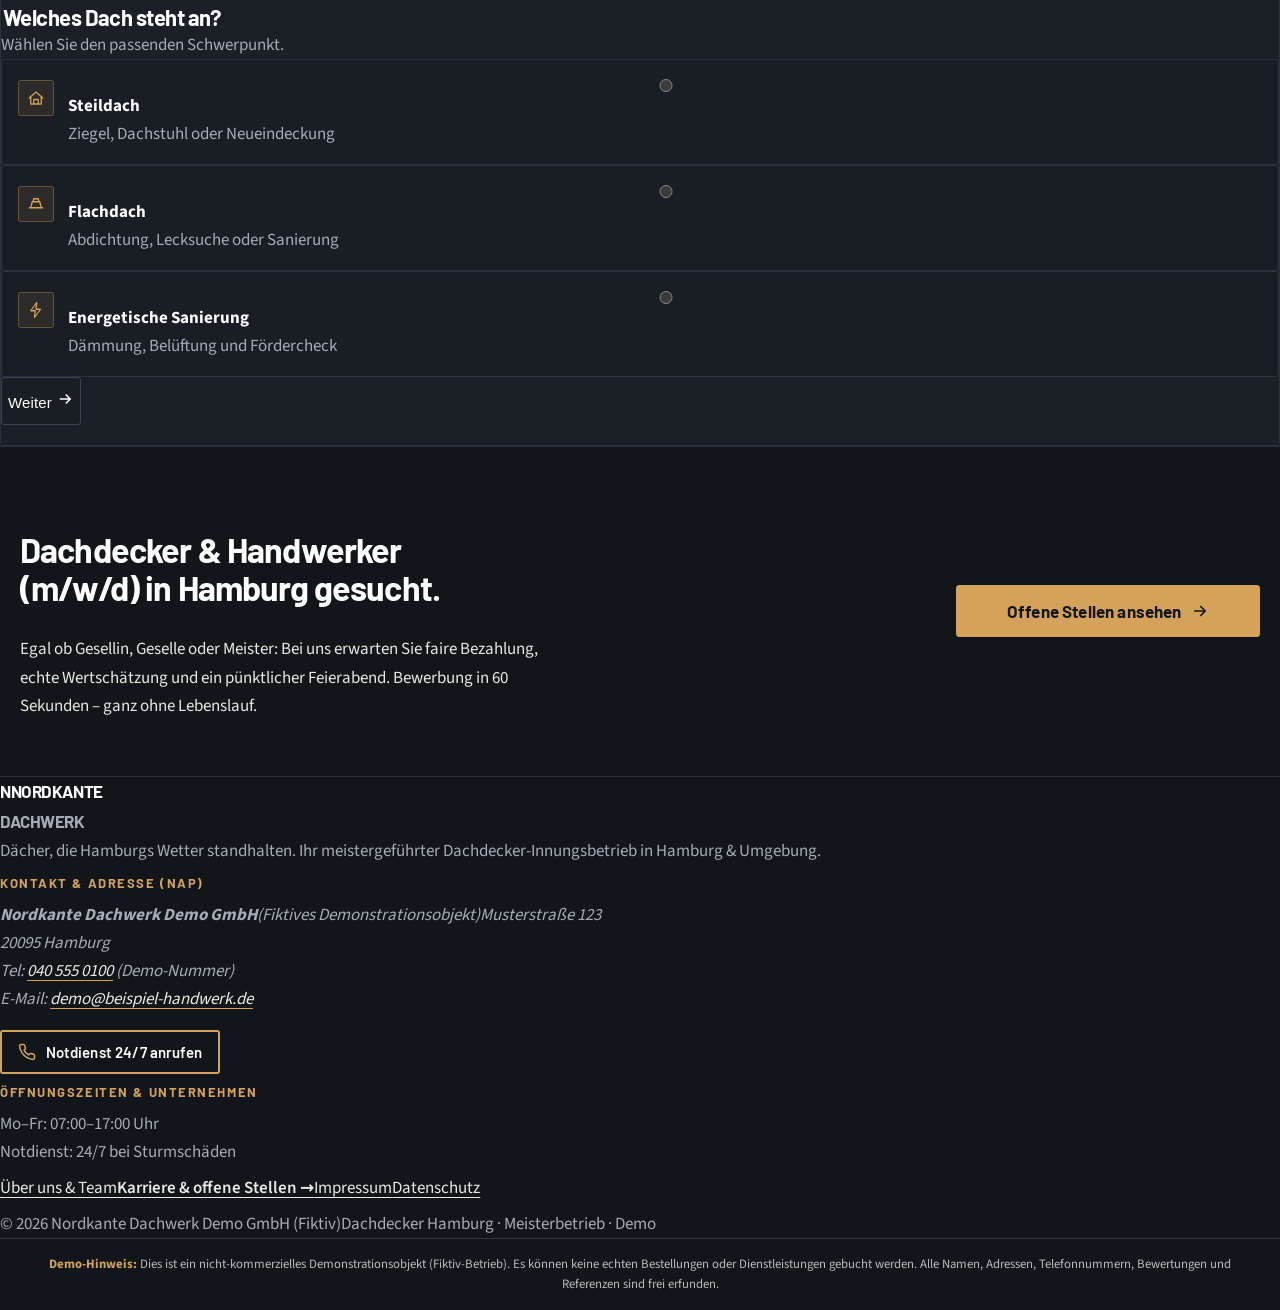
==== commit 4cb4e918: "refactor(index): redesign career teaser block, remove messy badges, improve button visibility and in" ====
--- a/index.html
+++ b/index.html
@@ -82,8 +82,8 @@
     </div></div></section>
     <section id="anfrage" class="mx-auto max-w-7xl px-5 py-24 lg:px-8 lg:py-32"><div class="grid gap-12 lg:grid-cols-[.8fr_1.2fr] lg:gap-24"><div><p class="text-xs font-bold uppercase tracking-[.2em] text-rust">Express-Anfrage</p><h2 class="mt-5 max-w-md font-display text-4xl font-bold leading-tight tracking-[-.045em] sm:text-5xl">Drei Schritte. Ein klarer nächster Schritt.</h2><p class="mt-7 max-w-sm leading-7 text-ink/70">Schildern Sie uns kurz Ihr Vorhaben. Die Demo verarbeitet Ihre Angaben nur im Browser.</p><div class="mt-10 border-l-2 border-rust pl-5 text-sm leading-6 text-ink/65">Keine Massenabfertigung. Ihre Anfrage landet direkt bei unserem Meisterteam.</div></div><div class="border border-line bg-white p-6 shadow-[0_18px_45px_rgba(24,35,41,.08)] sm:p-10"><div class="mb-10 flex items-center justify-between"><div class="flex items-center gap-2" aria-label="Schritt 1 von 3"><span class="step-dot grid h-8 w-8 place-items-center bg-rust text-sm font-bold text-ink" data-step-dot="1">1</span><span class="h-px w-8 bg-line sm:w-14"></span><span class="step-dot grid h-8 w-8 place-items-center border border-line text-sm font-bold text-ink/45" data-step-dot="2">2</span><span class="h-px w-8 bg-line sm:w-14"></span><span class="step-dot grid h-8 w-8 place-items-center border border-line text-sm font-bold text-ink/45" data-step-dot="3">3</span></div><span class="text-xs font-bold uppercase tracking-[.15em] text-ink/55" id="step-label">Schritt 1 von 3</span></div><form id="quote-form" novalidate><fieldset class="step-panel" data-step="1"><legend class="font-display text-2xl font-bold">Welches Dach steht an?</legend><p class="mt-2 text-sm text-ink/60">Wählen Sie den passenden Schwerpunkt.</p><div class="mt-7 grid gap-3"><label class="cursor-pointer border border-line p-4 transition-colors has-[:checked]:border-rust has-[:checked]:bg-[#191E24]"><input class="sr-only" type="radio" name="roof" value="Steildach"><span class="block font-bold">Steildach</span><span class="mt-1 block text-sm text-ink/60">Ziegel, Dachstuhl oder Neueindeckung</span></label><label class="cursor-pointer border border-line p-4 transition-colors has-[:checked]:border-rust has-[:checked]:bg-[#191E24]"><input class="sr-only" type="radio" name="roof" value="Flachdach"><span class="block font-bold">Flachdach</span><span class="mt-1 block text-sm text-ink/60">Abdichtung, Lecksuche oder Sanierung</span></label><label class="cursor-pointer border border-line p-4 transition-colors has-[:checked]:border-rust has-[:checked]:bg-[#191E24]"><input class="sr-only" type="radio" name="roof" value="Energetische Sanierung"><span class="block font-bold">Energetische Sanierung</span><span class="mt-1 block text-sm text-ink/60">Dämmung, Belüftung und Fördercheck</span></label></div></fieldset><fieldset class="step-panel" data-step="2" hidden><legend class="font-display text-2xl font-bold">Wie dringend ist es?</legend><p class="mt-2 text-sm text-ink/60">Und wie erreichen wir Sie?</p><div class="mt-7 grid gap-3 sm:grid-cols-3"><label class="cursor-pointer border border-line p-4 text-center has-[:checked]:border-rust has-[:checked]:bg-[#191E24]"><input class="sr-only" type="radio" name="urgency" value="Heute / Notfall"><span class="block font-bold">Heute</span><span class="mt-1 block text-xs text-ink/60">Notfall</span></label><label class="cursor-pointer border border-line p-4 text-center has-[:checked]:border-rust has-[:checked]:bg-[#191E24]"><input class="sr-only" type="radio" name="urgency" value="Diese Woche"><span class="block font-bold">Diese Woche</span><span class="mt-1 block text-xs text-ink/60">Zeitnah</span></label><label class="cursor-pointer border border-line p-4 text-center has-[:checked]:border-rust has-[:checked]:bg-[#191E24]"><input class="sr-only" type="radio" name="urgency" value="Planung"><span class="block font-bold">Planung</span><span class="mt-1 block text-xs text-ink/60">In Ruhe</span></label></div><div class="mt-6 grid gap-4 sm:grid-cols-3"><label class="text-sm font-bold sm:col-span-2" for="name">Ihr Name<input id="name" name="name" type="text" autocomplete="name" class="mt-2 block min-h-12 w-full border border-line px-4 font-normal outline-none focus:border-rust focus:ring-2 focus:ring-rust/20" placeholder="Vor- und Nachname"></label><label class="text-sm font-bold" for="zip">PLZ<input id="zip" name="zip" type="text" inputmode="numeric" pattern="[0-9]{5}" class="mt-2 block min-h-12 w-full border border-line px-4 font-normal outline-none focus:border-rust focus:ring-2 focus:ring-rust/20" placeholder="20095"></label></div><label class="mt-4 block text-sm font-bold" for="phone">Telefonnummer<input id="phone" name="phone" type="tel" autocomplete="tel" class="mt-2 block min-h-12 w-full border border-line px-4 font-normal outline-none focus:border-rust focus:ring-2 focus:ring-rust/20" placeholder="040 555 0100"></label></fieldset><fieldset class="step-panel" data-step="3" hidden><legend class="font-display text-2xl font-bold">Passt alles?</legend><p class="mt-2 text-sm text-ink/60">Prüfen Sie Ihre Demo-Anfrage vor dem Absenden.</p><dl id="summary" class="mt-7 divide-y divide-line border-y border-line text-sm"></dl><div class="mt-6 bg-[#191E24] p-4 text-sm leading-6">Ihre Angaben werden in dieser Demo nicht übertragen. Es wird nur eine Erfolgsmeldung angezeigt.</div></fieldset><div class="success-panel" id="success-panel" hidden><div class="grid h-14 w-14 place-items-center bg-lime text-ink"><svg width="26" height="26" viewBox="0 0 24 24" fill="none" stroke="currentColor" stroke-width="2.5" aria-hidden="true"><path d="m5 12 4 4L19 6"/></svg></div><h3 class="mt-6 font-display text-3xl font-bold">Vielen Dank für die Demo-Anfrage, <span id="success-name"></span>.</h3><p class="mt-3 max-w-md leading-7 text-ink/70">Dies ist eine Test-Erfolgsmeldung: Ihre Angaben (Rückruf unter <span id="success-phone" class="font-bold"></span>) wurden nicht übertragen. In dieser Demo wird niemand kontaktiert.</p><a href="tel:+49405550100" class="mt-7 inline-flex min-h-12 items-center bg-ink px-5 text-sm font-bold text-white hover:bg-rust focus-ring">040 555 0100 anrufen</a></div><div id="form-actions" class="mt-9 flex items-center justify-between gap-3"><button type="button" id="back-button" class="min-h-12 px-2 text-sm font-bold text-ink/60 hover:text-ink focus-ring" hidden>Zurück</button><button type="button" id="next-button" class="ml-auto inline-flex min-h-12 items-center bg-ink px-6 text-sm font-bold text-white hover:bg-rust focus-ring">Weiter <svg class="ml-3" width="18" height="18" viewBox="0 0 24 24" fill="none" stroke="currentColor" stroke-width="2" aria-hidden="true"><path d="M5 12h13M13 6l6 6-6 6"/></svg></button><button type="submit" id="submit-button" class="ml-auto inline-flex min-h-12 items-center bg-rust px-6 text-sm font-bold text-ink hover:bg-[#E5B263] focus-ring" hidden>Anfrage bestätigen</button></div><p id="form-status" class="mt-5 text-sm font-bold text-rust" role="alert" aria-live="polite"></p></form></div></div></section>
     <section id="karriere-teaser" class="teaser teaser--jobs" aria-labelledby="karriere-teaser-title"><div class="teaser-inner">
-      <div class="teaser-copy"><h2 id="karriere-teaser-title" class="font-display font-bold tracking-[-.04em]">Gesellen &amp; Meister (m/w/d) in Hamburg gesucht.</h2><p class="mt-3 leading-7 text-ink/70">Übertarifliche Bezahlung, pünktlicher Feierabend und ein Team, das zusammenhält. Bewerbung in 60 Sekunden – ganz ohne Lebenslauf.</p></div>
-      <div class="teaser-aside"><ul class="teaser-facts" aria-label="Auf einen Blick"><li>3 offene Stellen</li><li>Übertariflich</li><li>Feierabend pünktlich</li></ul><a href="karriere.html" class="btn-line">Karriere &amp; offene Stellen <svg width="18" height="18" viewBox="0 0 24 24" fill="none" stroke="currentColor" stroke-width="2" stroke-linecap="round" stroke-linejoin="round" aria-hidden="true"><path d="M5 12h13M13 6l6 6-6 6"/></svg></a></div>
+      <div class="teaser-copy"><h2 id="karriere-teaser-title" class="font-display font-bold tracking-[-.04em]">Dachdecker &amp; Handwerker (m/w/d) in Hamburg gesucht.</h2><p class="mt-3 leading-7 text-ink/70">Egal ob Gesellin, Geselle oder Meister: Bei uns erwarten Sie faire Bezahlung, echte Wertschätzung und ein pünktlicher Feierabend. Bewerbung in 60 Sekunden – ganz ohne Lebenslauf.</p></div>
+      <div class="teaser-action"><a href="karriere.html" class="btn-solid">Offene Stellen ansehen <svg width="18" height="18" viewBox="0 0 24 24" fill="none" stroke="currentColor" stroke-width="2.25" stroke-linecap="round" stroke-linejoin="round" aria-hidden="true"><path d="M5 12h13M13 6l6 6-6 6"/></svg></a></div>
     </div></section>
   </main>
   <footer class="bg-ink text-white"><div class="mx-auto grid max-w-7xl gap-12 px-5 py-14 lg:grid-cols-[1.4fr_1fr_1fr] lg:px-8"><div><div class="flex items-center gap-3"><span class="grid h-10 w-10 place-items-center border border-white/70 font-display text-lg font-bold">N</span><span class="font-display text-sm font-bold tracking-[.14em]">NORDKANTE<br><span class="text-xs font-medium tracking-[.28em] text-white/60">DACHWERK</span></span></div><p class="mt-6 max-w-xs text-sm leading-6 text-white/65">Dächer, die Hamburgs Wetter standhalten. Ihr meistergeführter Dachdecker-Innungsbetrieb in Hamburg &amp; Umgebung.</p></div><div><h2 class="text-sm font-bold">Kontakt &amp; Adresse (NAP)</h2><address class="not-italic mt-4 text-sm leading-7 text-white/65"><strong class="block text-white font-semibold">Nordkante Dachwerk Demo GmbH</strong><span class="block text-xs text-white/50">(Fiktives Demonstrationsobjekt)</span>Musterstraße 123<br>20095 Hamburg<br>Tel: <a class="font-bold text-white underline decoration-rust underline-offset-4" href="tel:+49405550100">040 555 0100</a> <span class="text-xs text-white/50">(Demo-Nummer)</span><br>E-Mail: <a class="font-bold text-white underline decoration-rust underline-offset-4" href="mailto:demo@beispiel-handwerk.de">demo@beispiel-handwerk.de</a></address><a href="tel:+49405550100" class="btn-emergency footer-emergency"><svg width="18" height="18" viewBox="0 0 24 24" fill="none" stroke="currentColor" stroke-width="2" stroke-linecap="round" stroke-linejoin="round" aria-hidden="true"><path d="M22 16.9v3a2 2 0 0 1-2.2 2 19.8 19.8 0 0 1-8.6-3.1 19.5 19.5 0 0 1-6-6A19.8 19.8 0 0 1 2.1 4.2 2 2 0 0 1 4.1 2h3a2 2 0 0 1 2 1.7c.1.9.4 1.8.7 2.7a2 2 0 0 1-.5 2.1L8.1 9.8a16 16 0 0 0 6 6l1.3-1.3a2 2 0 0 1 2.1-.4c.9.3 1.8.6 2.7.7a2 2 0 0 1 1.8 2z"/></svg><span>Notdienst 24/7 anrufen</span></a></div><div><h2 class="text-sm font-bold">Öffnungszeiten &amp; Unternehmen</h2><p class="mt-4 text-sm leading-7 text-white/65">Mo–Fr: 07:00–17:00 Uhr<br>Notdienst: 24/7 bei Sturmschäden</p><nav class="mt-4 flex flex-col gap-3 text-sm text-white/65" aria-label="Footer-Navigation"><a href="ueber-uns.html" class="hover:text-white">Über uns &amp; Team</a><a href="karriere.html" class="footer-jobs-link hover:text-white">Karriere &amp; offene Stellen&nbsp;<span aria-hidden="true">→</span></a><a href="/impressum" data-modal="impressum" class="hover:text-white">Impressum</a><a href="/datenschutz" data-modal="datenschutz" class="hover:text-white">Datenschutz</a></nav></div></div><div class="border-t border-white/15"><div class="mx-auto flex max-w-7xl flex-col gap-3 px-5 py-5 text-xs text-white/50 sm:flex-row sm:items-center sm:justify-between lg:px-8"><span>© 2026 Nordkante Dachwerk Demo GmbH (Fiktiv)</span><span>Dachdecker Hamburg · Meisterbetrieb · Demo</span></div></div><p class="demo-footer-note"><strong>Demo-Hinweis:</strong> Dies ist ein nicht-kommerzielles Demonstrationsobjekt (Fiktiv-Betrieb). Es können keine echten Bestellungen oder Dienstleistungen gebucht werden. Alle Namen, Adressen, Telefonnummern, Bewertungen und Referenzen sind frei erfunden.</p></footer>
--- a/css/site.css
+++ b/css/site.css
@@ -76,10 +76,10 @@
 body .divide-line > *{border-color:var(--line)}
 body .bg-line{background-color:var(--line)}
 
-#google-reviews,#team,#servicegebiet,#faq,#bewerbung,.teaser{background:var(--bg)}
+#google-reviews,#team,#servicegebiet,#faq,.teaser{background:var(--bg)}
 #referenz,#anfrage{background:var(--surface)}
 #leistungen{background:var(--bg)}
-#google-reviews,#leistungen,#team,#servicegebiet,#faq,#bewerbung{border-top:1px solid var(--line)}
+#google-reviews,#leistungen,#team,#servicegebiet,#faq{border-top:1px solid var(--line)}
 
 /* --- 4. Typografie ------------------------------------------------------ */
 h1,h2,h3,h4,.font-display{
@@ -168,13 +168,13 @@
 }
 a[href]:active,button:not(:disabled):active{transform:scale(.985)}
 .hero-primary:active,#next-button:active,#submit-button:active,
-#quick-apply-open:active,#quick-apply-form button:active,
+#quick-apply-form button:active,
 .sticky-call-bar a:active,.google-reviews-cta:active{transform:scale(.97)}
 button:disabled{opacity:.4;cursor:not-allowed}
 button:not(:disabled),label[class*="cursor-pointer"]{cursor:pointer}
 
 /* Primaerknopf: Kalkstein-Flaeche, dunkle Schrift */
-.hero-primary,#submit-button,#quick-apply-open,#service-detail-cta,
+.hero-primary,#submit-button,#service-detail-cta,
 #leistungen > div > div:first-child > a[href="#anfrage"],
 #quick-apply-form button[type="submit"],.success-panel a[href^="tel:"]{
   background:var(--accent);
@@ -186,7 +186,7 @@
 #next-button{background:var(--surface-2);color:var(--fg);border:1px solid var(--line-strong);border-radius:var(--r)}
 
 @media (hover:hover) and (pointer:fine){
-  .hero-primary:hover,#submit-button:hover,#quick-apply-open:hover,
+  .hero-primary:hover,#submit-button:hover,
   #service-detail-cta:hover,#quick-apply-form button[type="submit"]:hover,
   #leistungen > div > div:first-child > a[href="#anfrage"]:hover,
   .success-panel a[href^="tel:"]:hover{background:var(--accent-strong)}
@@ -198,12 +198,12 @@
   a[href]:active,button:active{transform:none}
 }
 
-.hero-primary svg,#next-button svg,#quick-apply-open svg,
+.hero-primary svg,#next-button svg,
 #leistungen > div > div:first-child > a[href="#anfrage"] svg{
   transition:transform var(--t) var(--ease-out);
 }
 @media (hover:hover) and (pointer:fine){
-  .hero-primary:hover svg,#next-button:hover svg,#quick-apply-open:hover svg,
+  .hero-primary:hover svg,#next-button:hover svg,
   #leistungen > div > div:first-child > a[href="#anfrage"]:hover svg{transform:translateX(3px)}
 }
 
@@ -709,25 +709,6 @@
 .success-panel > div:first-child{border-radius:var(--r);background:var(--accent)!important;color:var(--accent-ink)!important}
 .success-panel a[href^="tel:"]{min-height:3rem;text-decoration:none}
 
-/* --- 18. Karriere ------------------------------------------------------- */
-#bewerbung{border-block:1px solid var(--line)}
-#bewerbung .job-perks{display:grid;grid-template-columns:repeat(4,minmax(0,1fr));gap:1.25rem;margin-top:3rem}
-#bewerbung .job-perk{
-  padding:1.5rem;
-  border:1px solid var(--line);border-radius:var(--r);
-  background:var(--surface);text-align:left;
-}
-#bewerbung .job-perk-icon{
-  display:inline-flex;align-items:center;justify-content:center;
-  width:2.75rem;height:2.75rem;margin-bottom:1rem;
-  border:1px solid var(--accent-line);border-radius:var(--r);
-  background:var(--accent-tint);color:var(--accent);
-}
-#bewerbung .job-perk-icon svg{width:1.375rem;height:1.375rem;stroke-width:1.8}
-#bewerbung .job-perk h3{font-size:1.0625rem}
-#bewerbung .job-perk p{max-width:none;margin-top:.5rem;color:var(--fg-2);font-size:.9rem;line-height:1.6}
-#quick-apply-open{min-height:3.5rem;letter-spacing:.01em;box-shadow:none}
-
 /* --- 19. Footer --------------------------------------------------------- */
 footer{background:var(--bg)!important;color:var(--fg);border-top:1px solid var(--line)}
 footer h2{font-family:'Barlow',sans-serif;letter-spacing:.12em;text-transform:uppercase;color:var(--accent)}
@@ -816,7 +797,6 @@
   .google-reviews-grid{grid-template-columns:repeat(2,minmax(0,1fr))}
   .team-grid{grid-template-columns:repeat(2,minmax(0,1fr))}
   .service-area-grid{grid-template-columns:1fr;gap:2rem}
-  #bewerbung .job-perks{grid-template-columns:repeat(2,minmax(0,1fr))}
   .showcase-final,#referenz .flex.flex-col.justify-center{padding:3rem 2.25rem}
   #referenz > .mx-auto.grid{grid-template-columns:1fr}
 }
@@ -827,22 +807,21 @@
 
   /* Sektionsabstaende: 30-50% weniger Luft als auf dem Desktop. ID-Selektoren
      schlagen die Tailwind-Utilities (py-16/20/24) unabhaengig von der Ladereihenfolge. */
-  #google-reviews > div,#team > div,#servicegebiet > div,#faq > div,#bewerbung > div{padding-block:2.5rem}
+  #google-reviews > div,#team > div,#servicegebiet > div,#faq > div{padding-block:2.5rem}
   #leistungen,#anfrage{padding-block:3rem}
   footer > div{padding-block:2.25rem;gap:1.75rem}
 
   /* Ueberschriften: eine Stufe kleiner, damit weniger Zeilen umbrechen */
   #top .hero-content h1{font-size:clamp(1.75rem,6.8vw,2.25rem)}
-  #google-reviews h2,#leistungen h2,#team h2,#servicegebiet h2,#faq h2,#anfrage h2,#bewerbung h2{
+  #google-reviews h2,#leistungen h2,#team h2,#servicegebiet h2,#faq h2,#anfrage h2{
     font-size:clamp(1.55rem,6.2vw,1.9rem);line-height:1.12;
   }
   #leistungen h2,#anfrage h2{margin-top:.9rem}
-  #team h2,#servicegebiet h2,#faq h2,#bewerbung h2{margin-top:.75rem}
+  #team h2,#servicegebiet h2,#faq h2{margin-top:.75rem}
   #leistungen > div > div:first-child > p:not(.text-xs),
   #anfrage > div > div:first-child > p:not(.text-xs){margin-top:.9rem;font-size:.9375rem;line-height:1.6}
   #team > div > div:first-child > p:not(.text-xs),
   #servicegebiet .service-area-grid p:not(.text-xs),
-  #bewerbung > div > div:first-child > p:not(.text-xs){margin-top:.75rem;font-size:.9375rem;line-height:1.55}
 
   /* Hero: Bild kleiner, Primaer-CTA vor den Bullets — damit er im ersten Screen liegt */
   #top .hero-inner{display:flex;flex-direction:column;align-items:flex-start;gap:1rem;padding:6.25rem 18px 2.25rem}
@@ -937,15 +916,6 @@
   #quote-form label[class*="cursor-pointer"]{padding:.75rem .875rem;min-height:52px}
   #quote-form legend{font-size:1.25rem}
 
-  /* Karriere: Vorteile als kompakte Zeilen (Icon links, Text rechts) */
-  #bewerbung .job-perks{grid-template-columns:1fr;gap:.6rem;margin-top:1.5rem}
-  #bewerbung .job-perk{display:grid;grid-template-columns:2.5rem minmax(0,1fr);column-gap:.9rem;padding:.9rem 1rem}
-  #bewerbung .job-perk-icon{grid-row:1 / span 2;width:2.5rem;height:2.5rem;margin:0}
-  #bewerbung .job-perk-icon svg{width:1.25rem;height:1.25rem}
-  #bewerbung .job-perk h3{grid-column:2;font-size:1rem}
-  #bewerbung .job-perk p{grid-column:2;margin-top:.2rem;font-size:.875rem;line-height:1.5}
-  #bewerbung > div > div.mt-12{margin-top:1.5rem}
-  #quick-apply-open{width:100%;text-align:center;min-height:3rem}
 
   /* Schwebende Kontaktpunkte: eine Leiste statt Leiste + Button. WhatsApp
      wandert in die Sticky-Leiste; der Floating-Button verdeckt so keinen Inhalt. */
@@ -1038,11 +1008,6 @@
   border:1px solid var(--line-strong);border-radius:var(--r);
   filter:saturate(.72) brightness(.88) contrast(1.04);
 }
-.teaser-facts{display:flex;flex-wrap:wrap;gap:.4rem .5rem;list-style:none;margin:0;padding:0}
-.teaser-facts li{
-  padding:.3rem .65rem;border:1px solid var(--line);border-radius:var(--r);
-  color:var(--fg-2);font-size:.8125rem;font-weight:600;line-height:1.4;
-}
 
 /* Linien-Knopf: Flaeche aus der Karte, 1px-Kante, Pfeil rueckt 4px nach rechts */
 .btn-line{
@@ -1060,6 +1025,25 @@
   .btn-line:hover svg{transform:translateX(4px)}
 }
 .footer-jobs-link{font-weight:600;color:var(--fg-2)}
+
+/* Karriere-Teaser: links der Text, rechts ein einziger Messing-Knopf.
+   Keine Badges, kein Stapel — die gefuellte Flaeche ist der Schwerpunkt. */
+.teaser-action{justify-self:end;width:100%;max-width:19rem}
+.btn-solid{
+  display:inline-flex;align-items:center;justify-content:center;gap:.6rem;
+  width:100%;min-height:3.25rem;padding:0 1.5rem;
+  border:1px solid var(--accent);border-radius:var(--r);
+  background:var(--accent);color:var(--accent-ink);
+  font-family:'Barlow',ui-sans-serif,system-ui,sans-serif;
+  font-size:1.0625rem;font-weight:700;letter-spacing:.01em;
+  text-decoration:none;
+  transition:background-color var(--t) var(--ease-out),border-color var(--t) var(--ease-out);
+}
+.btn-solid svg{flex:none;transition:transform var(--t) var(--ease-out)}
+@media (hover:hover) and (pointer:fine){
+  .btn-solid:hover{background:var(--accent-strong);border-color:var(--accent-strong)}
+  .btn-solid:hover svg{transform:translateX(3px)}
+}
 
 /* Notdienst: eigener Knopf. 2px-Messingkante statt Flaeche, Hoerer links,
    Nummer fett. Steht neben dem Primaerweg, ohne mit ihm zu konkurrieren. */
@@ -1081,21 +1065,23 @@
 
 @media (max-width:1023px){
   .teaser-inner{grid-template-columns:1fr;gap:1.5rem;padding:2.75rem 1.25rem}
-  .teaser-aside{justify-self:start;max-width:18rem}
+  .teaser-aside,.teaser-action{justify-self:start;max-width:18rem}
   .teaser-faces img{aspect-ratio:1}
 }
 @media (max-width:767px){
   .teaser-inner{gap:1.25rem;padding:2.25rem 20px}
   /* Mobil: Text, dann drei Gesichter im Fluss, dann Knopf in voller Breite (>= 48px Touch-Ziel) */
   .teaser-aside{max-width:none;gap:1rem}
+  .teaser-action{max-width:none}
   .teaser-faces{display:flex;justify-content:flex-start}
   .teaser-faces li{flex:0 0 4rem}
-  .btn-line{width:100%;min-height:3rem}
+  .btn-line,.btn-solid{width:100%;min-height:3rem}
 }
 
 /* --- 26. Unterseiten: Intro, Fakten, Stellen, Abschluss-CTA -------------- */
 .page-intro{padding:8.5rem 0 2.5rem;border-bottom:1px solid var(--line)}
 .page-intro > div{max-width:80rem;margin-inline:auto;padding-inline:1.25rem}
+.page-intro--compact{padding-bottom:1.75rem} /* Karriere: Stellen folgen direkt auf die Subline */
 .page-intro h1{max-width:22ch;margin:0;font-size:clamp(2.25rem,1.55rem + 2.7vw,3.4rem);line-height:1.05;letter-spacing:-.03em} /* Klassen-Spezifitaet: schlaegt Tailwinds h1-Reset */
 .page-lead{max-width:60ch;margin-top:1.25rem;color:var(--fg-2);font-size:1.125rem;line-height:1.6}
 .breadcrumb{display:flex;flex-wrap:wrap;gap:.5rem;margin:0 0 1.5rem;padding:0;list-style:none;color:var(--fg-3);font-size:.875rem}
@@ -1117,7 +1103,7 @@
 .about-facts span{display:block;margin-top:.55rem;color:var(--fg-2);font-size:.9375rem;line-height:1.4}
 
 /* Stellenliste: eine Zeile pro Stelle, Haarlinien statt Karten */
-.jobs-list{margin-top:2.5rem;border-top:1px solid var(--line)}
+.jobs-list{padding:.5rem 0 3.5rem}
 .jobs-list article{
   display:grid;grid-template-columns:minmax(0,1fr) auto;gap:.5rem 2rem;align-items:center;
   padding:1.35rem 0;border-bottom:1px solid var(--line);
@@ -1126,7 +1112,8 @@
 .jobs-list .job-meta{display:flex;flex-wrap:wrap;gap:.35rem 1rem;margin:.35rem 0 0;padding:0;list-style:none;color:var(--fg-3);font-size:.875rem}
 .jobs-list .job-meta li + li::before{content:"·";margin-right:1rem;color:var(--line-strong)}
 .jobs-list p{margin-top:.5rem;color:var(--fg-2);font-size:.9375rem}
-.jobs-list .btn-line{min-height:2.75rem;padding-inline:1rem;font-size:.9375rem}
+.jobs-list .btn-accent{min-height:2.75rem;padding-inline:1.25rem;font-size:.9375rem;white-space:nowrap}
+.jobs-list .btn-accent svg{stroke-width:2.25}
 
 /* Abschluss: zurueck zur Anfrage — Messingflaeche fuer den Primaerweg */
 .page-cta{border-top:1px solid var(--line);background:var(--surface)}
@@ -1136,6 +1123,9 @@
 }
 .page-cta h2{font-size:clamp(1.375rem,1.1rem + 1vw,1.875rem)}
 .page-cta p{margin-top:.4rem;color:var(--fg-2)}
+.page-cta-tel{font-weight:700;color:var(--fg);text-decoration:underline;text-decoration-color:var(--accent);text-underline-offset:4px;white-space:nowrap}
+.page-cta-link{color:var(--fg);text-decoration:underline;text-decoration-color:var(--line-strong);text-underline-offset:4px}
+@media (hover:hover) and (pointer:fine){.page-cta-tel:hover,.page-cta-link:hover{text-decoration-color:var(--accent-strong)}}
 .page-cta-actions{display:flex;flex-wrap:wrap;gap:.75rem}
 .btn-accent{
   display:inline-flex;align-items:center;justify-content:center;gap:.6rem;
@@ -1148,6 +1138,9 @@
 @media (hover:hover) and (pointer:fine){
   .btn-accent:hover{background:var(--accent-strong)}
   .btn-accent:hover svg{transform:translateX(4px)}
+  /* Stellen-Buttons: Hover dunkelt ab statt aufzuhellen, Pfeil rueckt dezent nach */
+  .jobs-list .btn-accent:hover{background:var(--accent-dim)}
+  .jobs-list .btn-accent:hover svg{transform:translateX(2px)}
 }
 
 @media (min-width:1024px){
@@ -1163,12 +1156,11 @@
   .page-intro > div,.page-cta > div{padding-inline:20px}
   .page-lead{font-size:1rem;line-height:1.55}
   .about-facts{gap:.6rem;margin-top:1.75rem}
-  .about-facts li{padding:1rem 1.1rem 1.1rem}
-  .about-facts strong{font-size:1.5rem}
+  .about-facts li{padding:.9rem 1rem 1rem}
+  .about-facts strong{font-size:1.375rem}
   .about-facts span{margin-top:.4rem;font-size:.875rem}
-  .jobs-list{margin-top:1.75rem}
+  .jobs-list{padding:.25rem 0 2.5rem}
   .jobs-list article{grid-template-columns:1fr;gap:.75rem;padding:1.1rem 0}
-  .jobs-list .btn-line{width:100%}
   .page-cta > div{padding-block:2.25rem}
   .page-cta-actions{width:100%}
   .page-cta-actions > a{flex:1 1 100%}
